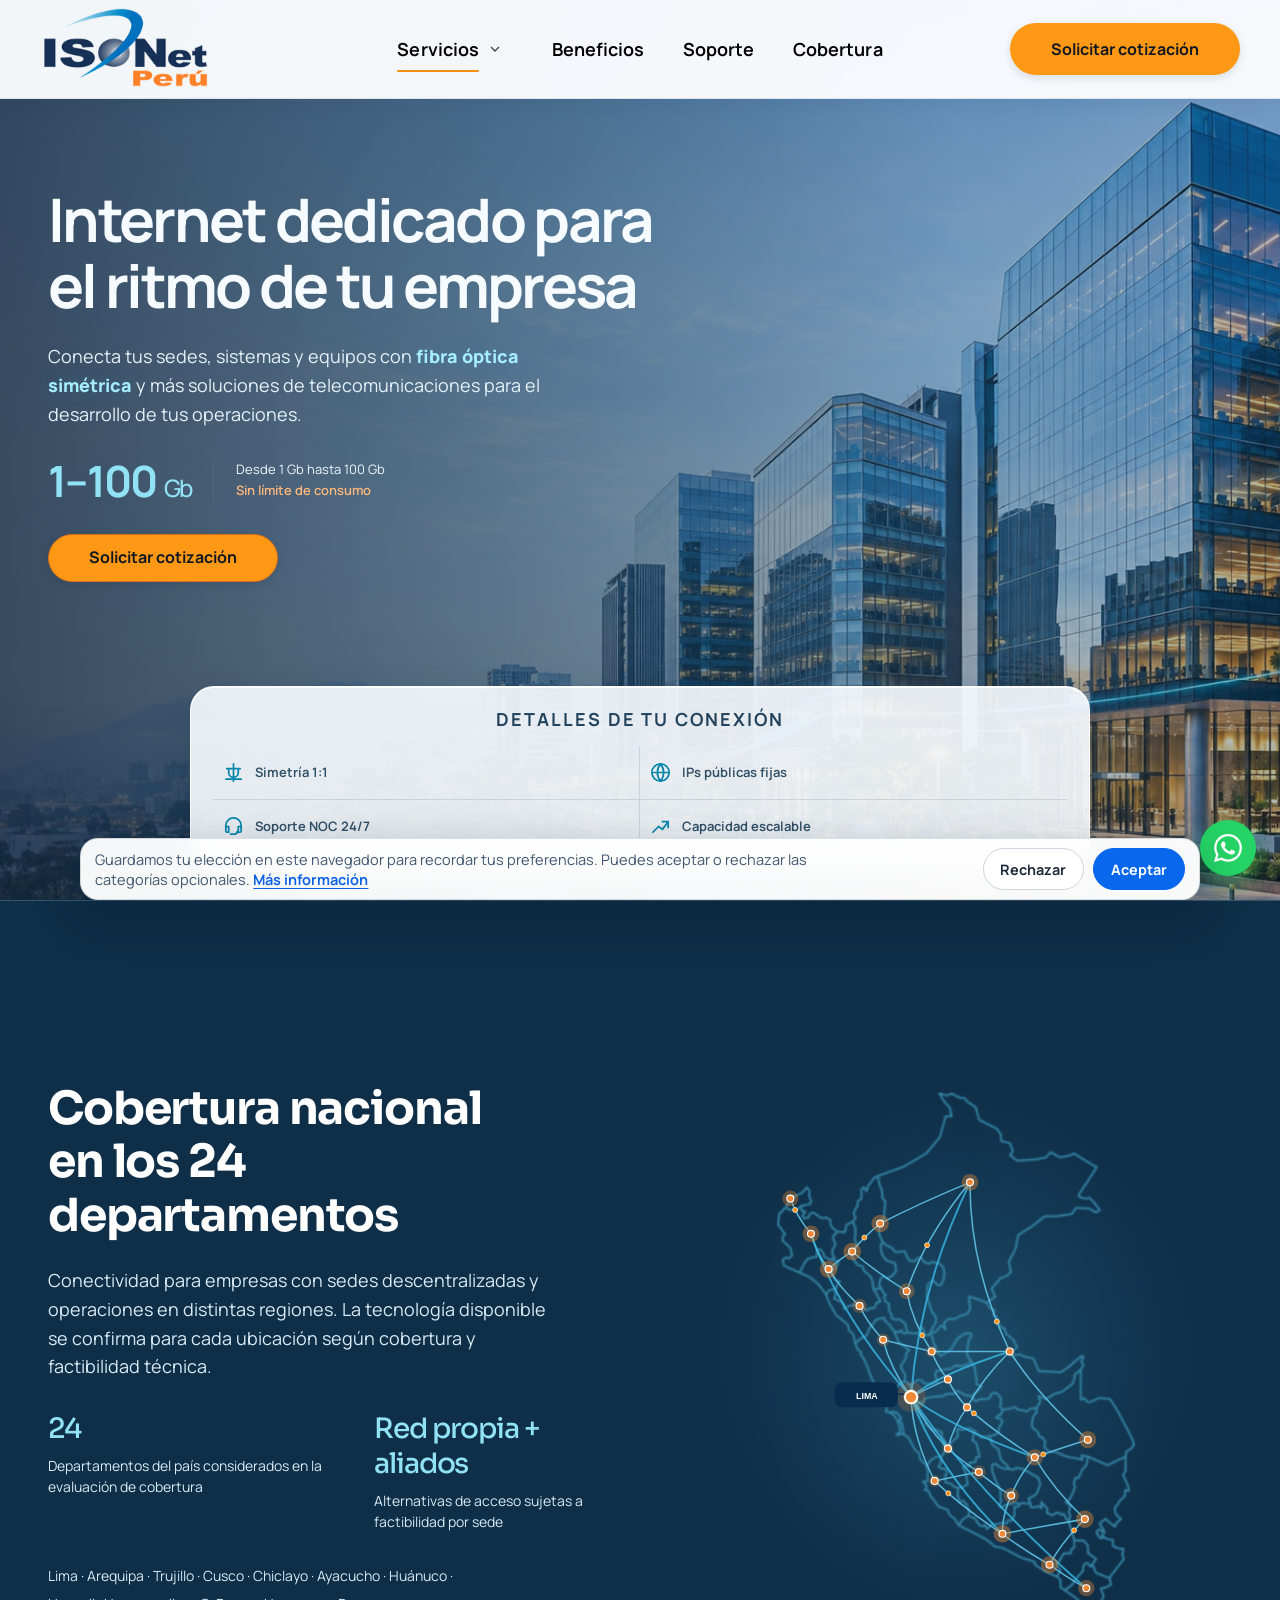
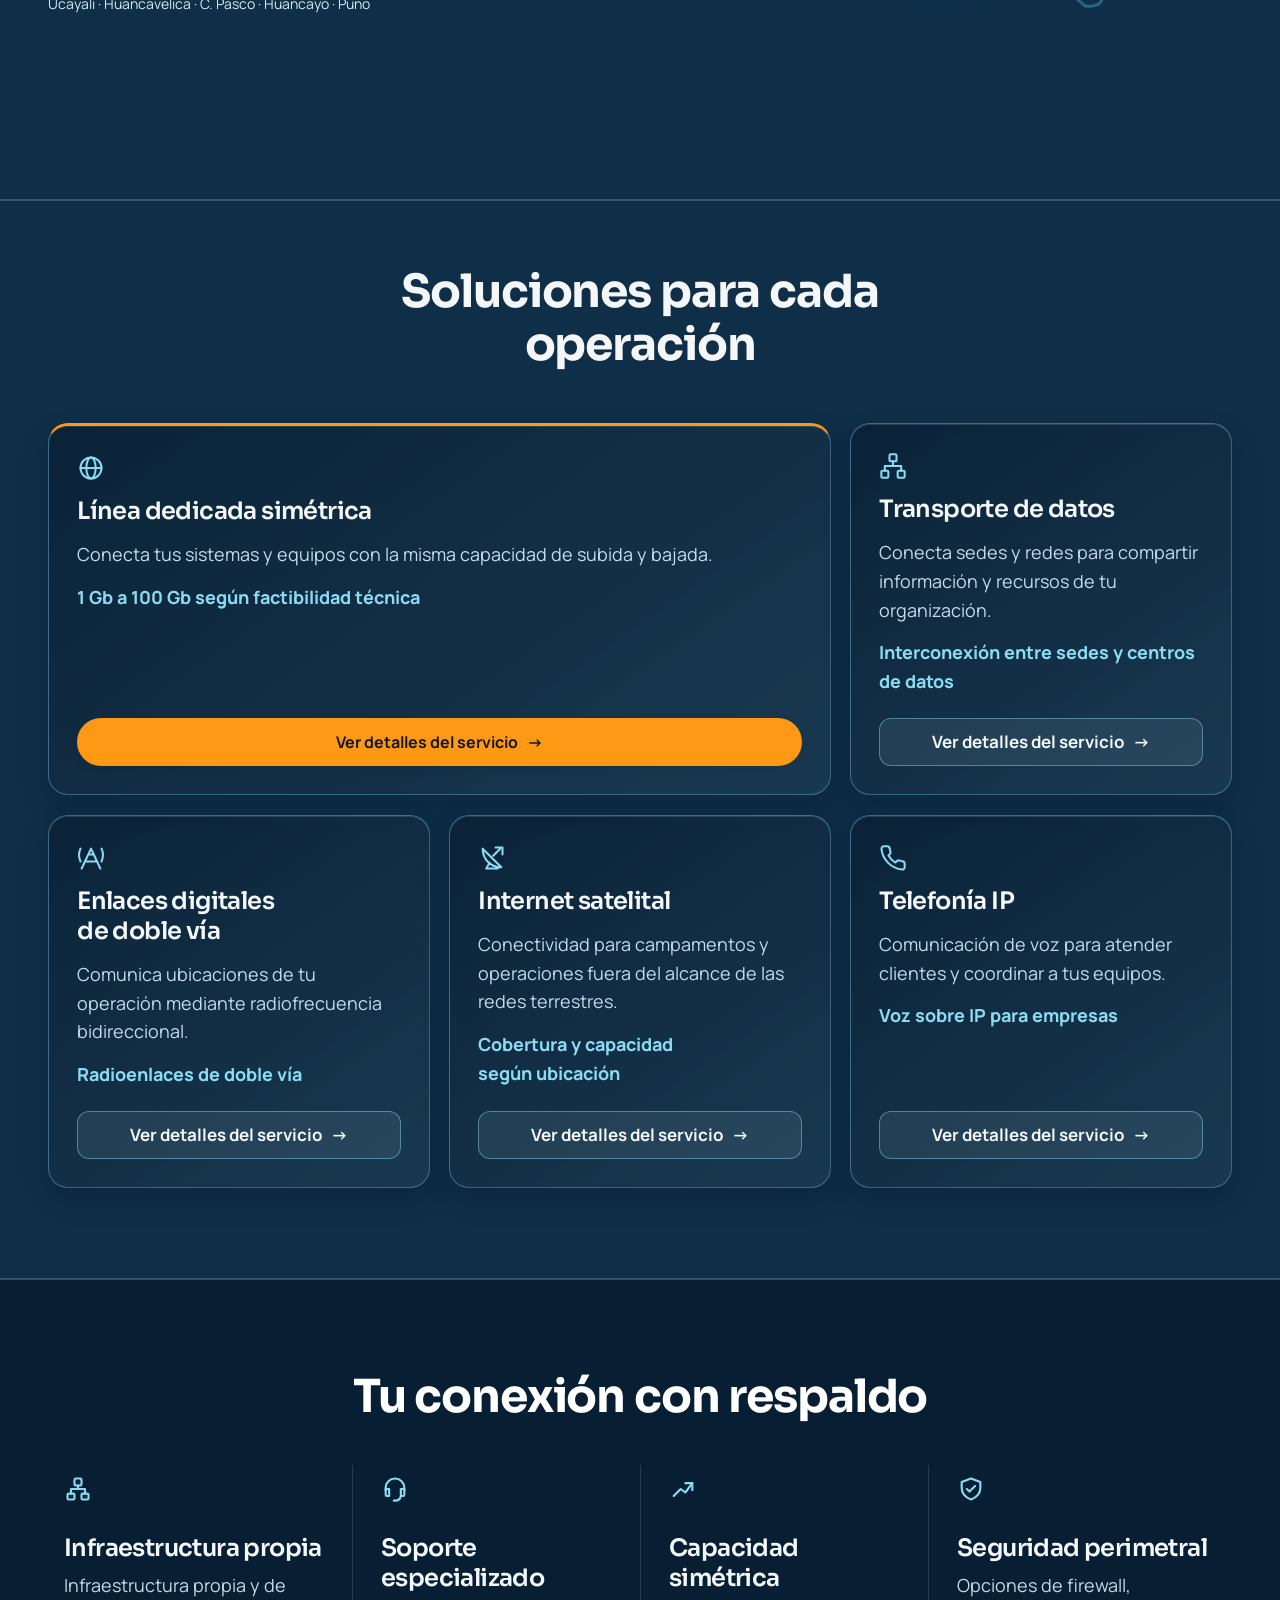
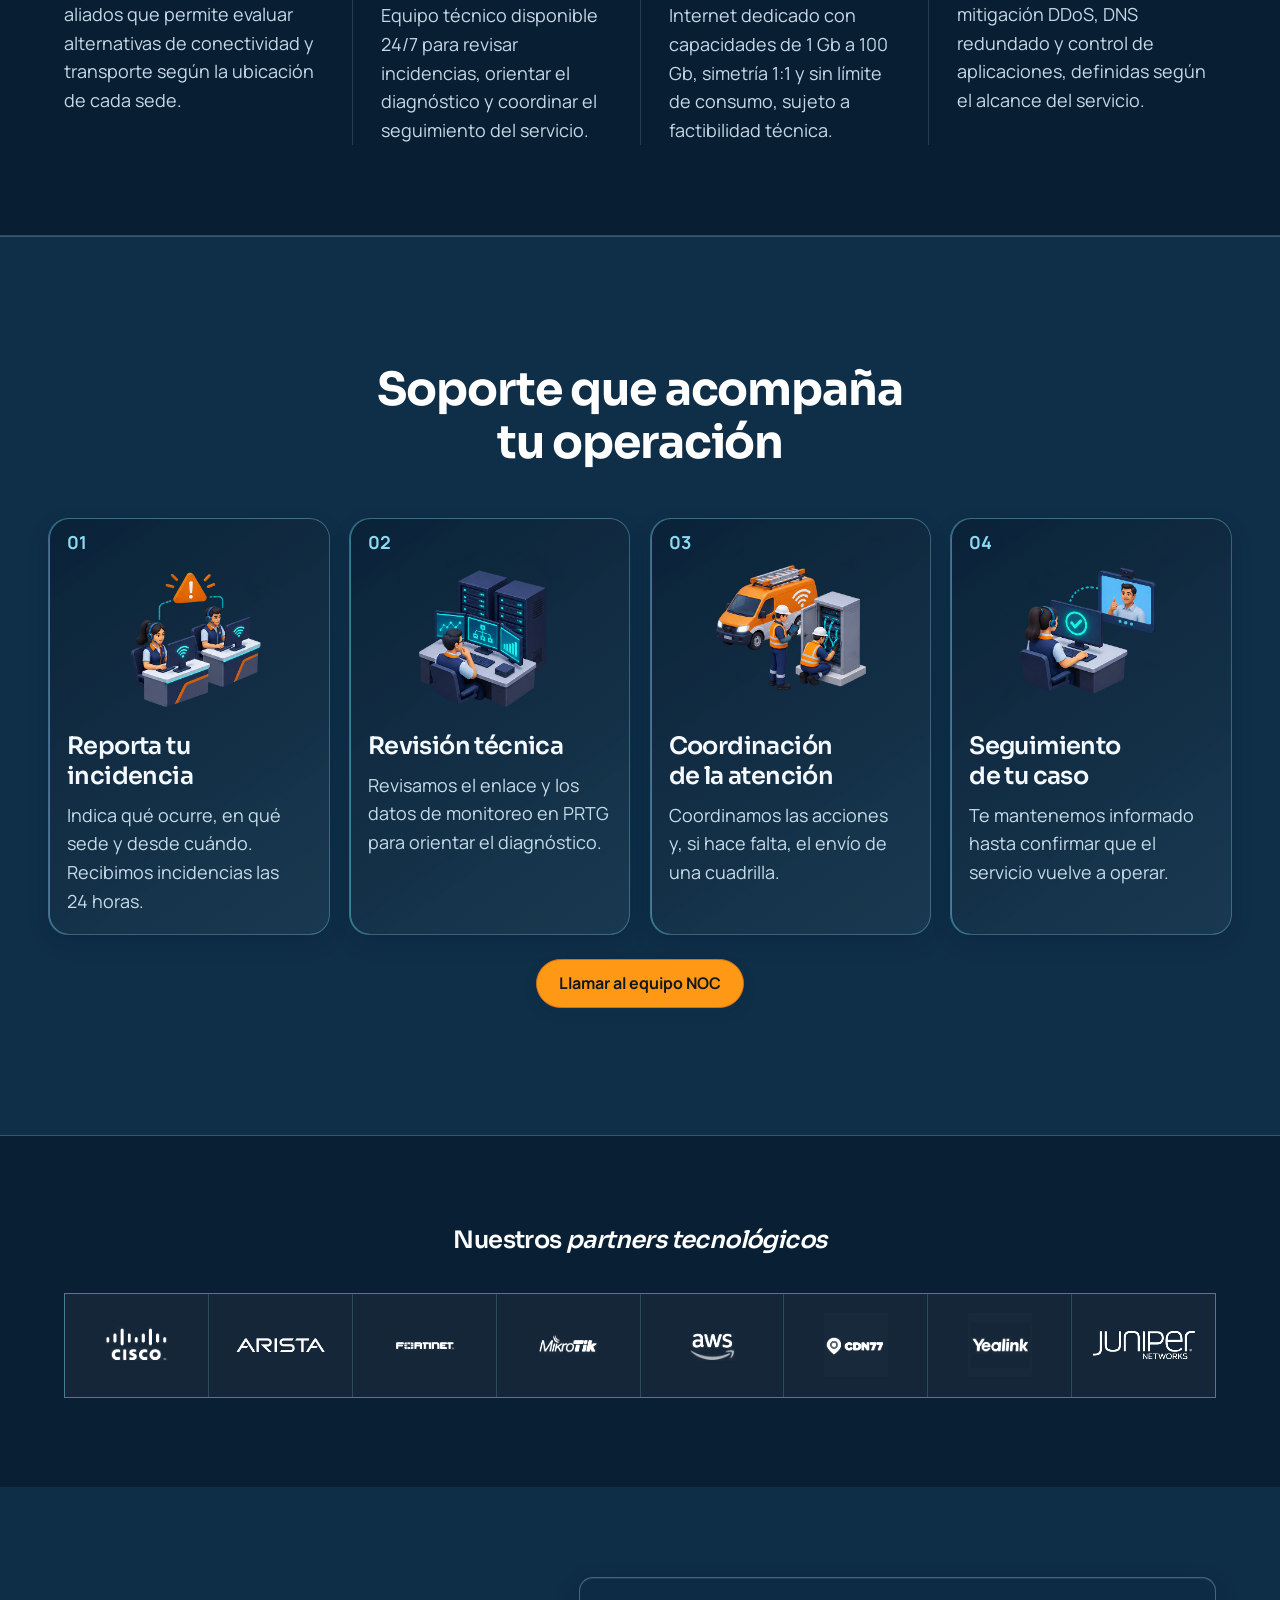
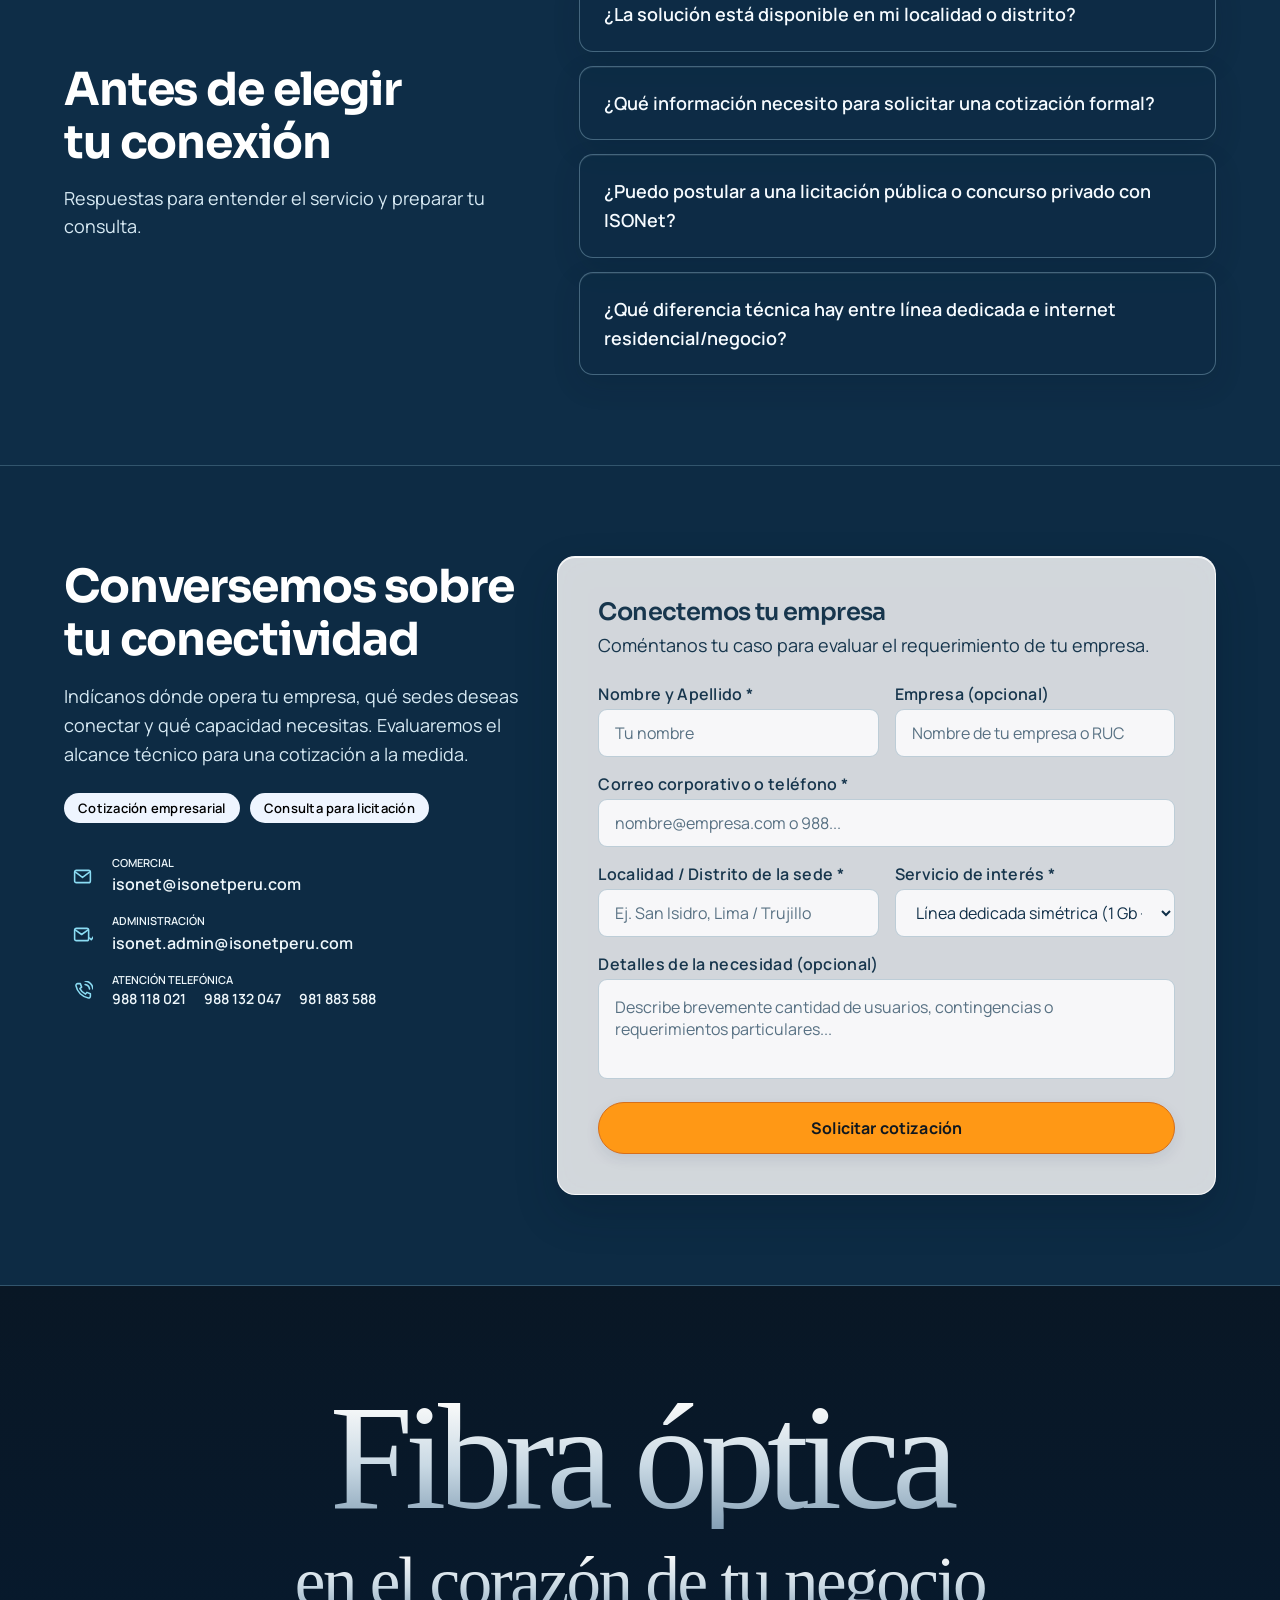
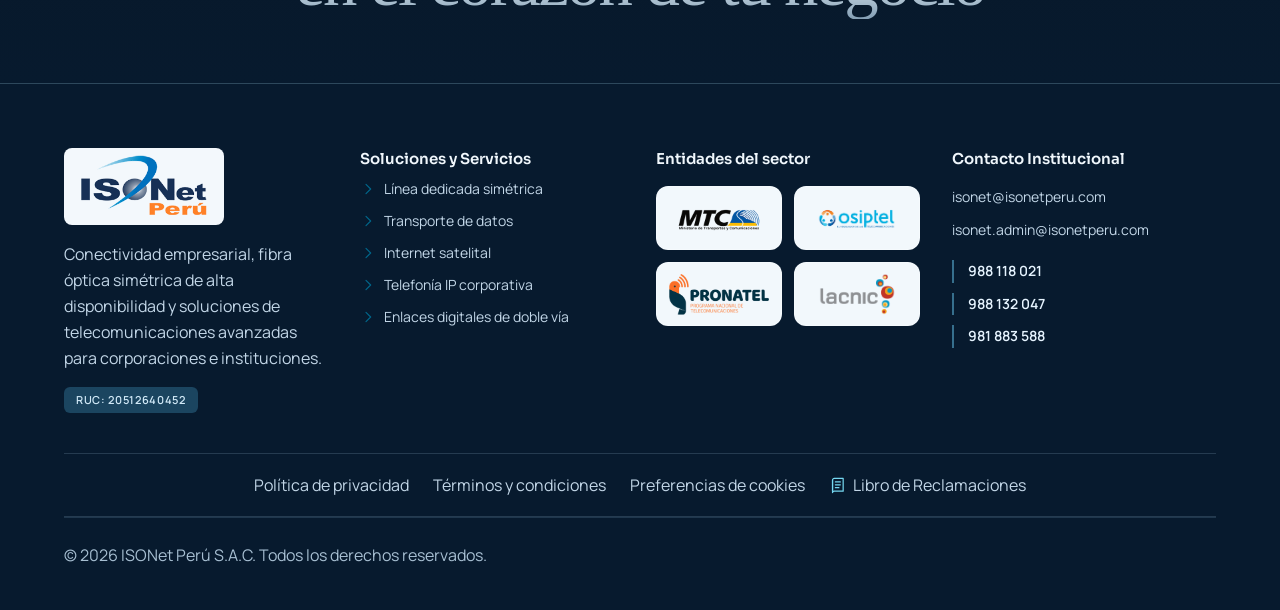
==== ISONet_Propuesta_Profesional/index.html @ c8eaae88 "Restore partner grid while keeping the Arista fix" ====
<!doctype html>

<html lang="es" data-type="service"><head><meta charset="utf-8"><title>ISONet Perú | Conectividad empresarial</title><meta name="description" content="Internet dedicado simétrico, transporte de datos, internet satelital, telefonía IP y enlaces digitales para empresas. Cobertura sujeta a evaluación técnica."><style>html{background-color:#173d5b}</style><link rel="stylesheet" href="../ISONet_Oficial/assets/index.css"><link rel="stylesheet" href="../ISONet_Oficial/assets/oficial.css?v=9"><meta name="robots" content="noindex,nofollow"><link rel="icon" href="../assets/v2/logo-oficial.svg" type="image/svg+xml"><meta name="page-type" content="service"><meta name="site-kind" content="tech"><link rel="stylesheet" href="propuesta.css?v=3"><link rel="stylesheet" href="portada-integrada.css?v=1"><link rel="stylesheet" href="secciones-conservadas.css?v=1"><link rel="stylesheet" href="ritmo-visual.css?v=1"><link rel="stylesheet" href="estilo-claro.css?v=2"><link rel="stylesheet" href="ajustes-portada.css?v=60"><link rel="stylesheet" href="navegacion-compartida.css?v=9"><link rel="stylesheet" href="legal.css?v=4"><link rel="preconnect" href="https://fonts.googleapis.com"><link rel="preconnect" href="https://fonts.gstatic.com" crossorigin><link href="https://fonts.googleapis.com/css2?family=Manrope:wght@400;500;600;700&family=Sora:wght@600;700&display=swap" rel="stylesheet"><link rel="stylesheet" href="identidad-isonet.css?v=26"><link rel="stylesheet" href="experiencia-isonet.css?v=17"><link rel="stylesheet" href="secciones-portada.css?v=3">
</head><body data-ux-polish data-home-design="integrated" data-visual-style="claro" data-glass-theme="blue" class="bg-background font-body-md text-on-surface antialiased"><svg class="inline-defs-container" aria-hidden="true" style="position:absolute;width:0;height:0;overflow:hidden"></svg><meta content="width=device-width, initial-scale=1.0" name="viewport"><meta content="web_standard" name="shell-type">
<style>@layer base{html,body{margin:0;padding:0;}body{overscroll-behavior:none;}main>:first-child{margin-top:0!important;}main>:last-child{margin-bottom:0!important;}}html{scrollbar-width:thin;scrollbar-color:rgba(178,201,214,.48) rgba(9,27,44,.16);overflow-x:clip}::-webkit-scrollbar{width:8px;height:8px}::-webkit-scrollbar:horizontal{display:none;height:0}::-webkit-scrollbar-track{background:rgba(9,27,44,.16)}::-webkit-scrollbar-thumb{background:rgba(178,201,214,.48);border:2px solid transparent;background-clip:padding-box;border-radius:999px}::-webkit-scrollbar-thumb:hover{background:rgba(202,220,230,.68);background-clip:padding-box}</style><header class="official-header"><div class="official-nav"><a class="official-brand" href="index.html" aria-label="ISONet Perú, inicio"><img src="../assets/v2/logo-oficial.svg" alt="ISONet Perú" width="438" height="220" class="official-logo"></a><button class="official-menu-toggle" aria-expanded="false" aria-controls="official-menu" aria-label="Abrir menú">☰</button><nav id="official-menu" aria-label="Navegación principal"><div class="official-solutions"><div class="official-solutions-trigger"><a class="official-solutions-link" href="#soluciones">Servicios</a><button class="official-solutions-toggle" type="button" aria-label="Mostrar lista de soluciones" aria-expanded="false" aria-controls="official-dropdown"><svg width="16" height="16" viewbox="0 0 24 24" fill="none" stroke="currentColor" stroke-width="2" aria-hidden="true"><path d="m6 9 6 6 6-6"></path></svg></button></div><div id="official-dropdown"><a href="linea-dedicada.html"><svg class="official-solution-icon" viewbox="0 0 24 24" fill="none" stroke="currentColor" stroke-width="1.75" stroke-linecap="round" stroke-linejoin="round" aria-hidden="true"><circle cx="12" cy="12" r="9"></circle><ellipse cx="12" cy="12" rx="4" ry="9"></ellipse><path d="M3 12h18"></path></svg><span>Línea dedicada simétrica</span></a><a href="transporte-datos.html"><svg class="official-solution-icon" viewbox="0 0 24 24" fill="none" stroke="currentColor" stroke-width="1.75" stroke-linecap="round" stroke-linejoin="round" aria-hidden="true"><rect x="9" y="2" width="6" height="6" rx="1"></rect><rect x="2" y="16" width="6" height="6" rx="1"></rect><rect x="16" y="16" width="6" height="6" rx="1"></rect><path d="M12 8v4H5v4m7-4h7v4"></path></svg><span>Transporte de datos</span></a><a href="internet-satelital.html"><svg class="official-solution-icon" viewbox="0 0 24 24" fill="none" stroke="currentColor" stroke-width="1.75" stroke-linecap="round" stroke-linejoin="round" aria-hidden="true"><path d="M4 4c0 9 7 16 16 16L4 4ZM10 16l-3 5h10M13 10l6-6M15 3h6v6"></path></svg><span>Internet satelital</span></a><a href="telefonia-ip.html"><svg class="official-solution-icon" viewbox="0 0 24 24" fill="none" stroke="currentColor" stroke-width="1.75" stroke-linecap="round" stroke-linejoin="round" aria-hidden="true"><path d="M22 16.9v3a2 2 0 0 1-2.2 2A20 20 0 0 1 2.1 4.2 2 2 0 0 1 4.1 2h3a2 2 0 0 1 2 1.7l.7 2.8a2 2 0 0 1-.4 2.1L8.1 9.9a16 16 0 0 0 6 6l1.3-1.3a2 2 0 0 1 2.1-.4l2.8.7a2 2 0 0 1 1.7 2Z"></path></svg><span>Telefonía IP</span></a><a href="enlaces-digitales.html"><svg class="official-solution-icon" viewbox="0 0 24 24" fill="none" stroke="currentColor" stroke-width="1.75" stroke-linecap="round" stroke-linejoin="round" aria-hidden="true"><path d="M4 21l8-17 8 17M7 15h10M10 9h4M3 4a13 13 0 0 0 0 11M21 4a13 13 0 0 1 0 11"></path></svg><span>Enlaces digitales de doble vía</span></a></div></div><a href="index.html#beneficios">Beneficios</a><a href="index.html#soporte">Soporte</a><a href="index.html#cobertura">Cobertura</a></nav><a class="official-quote" href="#cotizar">Solicitar cotización</a></div></header><main class="w-full pt-28 bg-background"><div class="flex flex-col w-full">

<section id="inicio" class="professional-hero"><div class="professional-hero-photo" aria-hidden="true"></div><div class="professional-wrap professional-hero-content"><h1>Internet dedicado para<br>el ritmo de tu empresa</h1><p class="professional-hero-lead">Conecta tus sedes, sistemas y equipos con <span class="hero-lead-emphasis">fibra óptica simétrica</span> y más soluciones de telecomunicaciones para el desarrollo de tus operaciones.</p><div class="professional-capacity"><strong>1–100 <span>Gb</span></strong><span>Desde 1 Gb hasta 100 Gb<br><b>Sin límite de consumo</b></span></div><div class="professional-hero-actions"><a class="professional-button" href="#cotizar">Solicitar cotización </a></div></div><aside class="hero-connectivity-panel" aria-labelledby="hero-connectivity-title">
  <p id="hero-connectivity-title">DETALLES DE TU CONEXIÓN</p>
  <ul class="hero-connectivity-grid">
    <li><svg viewBox="0 0 24 24" fill="none" stroke="currentColor" stroke-width="1.8" stroke-linecap="round" stroke-linejoin="round" aria-hidden="true"><path d="M12 3v18M5 8h14M7 8v4a5 5 0 0 0 10 0V8M4 19h16"/></svg><span>Simetría 1:1</span></li>
    <li><svg viewBox="0 0 24 24" fill="none" stroke="currentColor" stroke-width="1.8" stroke-linecap="round" stroke-linejoin="round" aria-hidden="true"><circle cx="12" cy="12" r="9"/><path d="M3 12h18M12 3a14 14 0 0 1 0 18M12 3a14 14 0 0 0 0 18"/></svg><span>IPs públicas fijas</span></li>
    <li><svg viewBox="0 0 24 24" fill="none" stroke="currentColor" stroke-width="1.8" stroke-linecap="round" stroke-linejoin="round" aria-hidden="true"><path d="M4 13v-2a8 8 0 0 1 16 0v2"/><path d="M4 12h3v6H5a1 1 0 0 1-1-1v-5Zm16 0h-3v6h2a1 1 0 0 0 1-1v-5ZM9 20h4a3 3 0 0 0 3-3"/></svg><span>Soporte NOC 24/7</span></li>
    <li><svg viewBox="0 0 24 24" fill="none" stroke="currentColor" stroke-width="1.8" stroke-linecap="round" stroke-linejoin="round" aria-hidden="true"><path d="M4 18 10 12l4 3 6-8"/><path d="M14 7h6v6"/></svg><span>Capacidad escalable</span></li>
  </ul>
</aside></section>

<div class="retained-design"><section class="home-coverage" id="cobertura"><div class="home-wrap home-coverage-layout"><div class="home-coverage-copy"><h2>Cobertura nacional<br>en los <em>24 departamentos</em></h2><p>Conectividad para empresas con sedes descentralizadas y operaciones en distintas regiones. La tecnología disponible se confirma para cada ubicación según cobertura y factibilidad técnica.</p><div class="home-coverage-facts"><div><strong>24</strong><span>Departamentos del país considerados en la evaluación de cobertura</span></div><div><strong>Red propia + aliados</strong><span>Alternativas de acceso sujetas a factibilidad por sede</span></div></div><div class="home-cities">Lima · Arequipa · Trujillo · Cusco · Chiclayo · Ayacucho · Huánuco · Ucayali · Huancavelica · C. Pasco · Huancayo · Puno</div></div><div class="home-map"><img src="assets/mapa-peru-cobertura.svg?v=2" alt="Mapa referencial del Perú con Lima como nodo principal de conectividad" width="480" height="590" loading="lazy"></div></div></section></div>

<div class="retained-design"><section id="soluciones" class="home-solutions" aria-labelledby="solutions-title">
  <div class="home-wrap">
    <div class="home-section-head home-solutions-intro">
      <div>
        <h2 id="solutions-title">Soluciones para cada<br><em>operación</em></h2>
      </div>
    </div>
    <div class="glass-service-grid">
      <article class="glass-service-card">
        <svg class="glass-service-icon" viewBox="0 0 24 24" fill="none" stroke="currentColor" stroke-width="1.75" stroke-linecap="round" stroke-linejoin="round" aria-hidden="true"><circle cx="12" cy="12" r="9"></circle><ellipse cx="12" cy="12" rx="4" ry="9"></ellipse><path d="M3 12h18"></path></svg>
        <h3>Línea dedicada simétrica</h3>
        <p>Conecta tus sistemas y equipos con la misma capacidad de subida y bajada.</p>
        <p class="glass-service-fact">1 Gb a 100 Gb según factibilidad técnica</p>
        <a class="glass-service-link isonet-quote-button" href="linea-dedicada.html" aria-label="Ver detalles de Línea dedicada simétrica">Ver detalles del servicio <span aria-hidden="true">→</span></a>
      </article>
      <article class="glass-service-card">
        <svg class="glass-service-icon" viewBox="0 0 24 24" fill="none" stroke="currentColor" stroke-width="1.75" stroke-linecap="round" stroke-linejoin="round" aria-hidden="true"><rect x="9" y="2" width="6" height="6" rx="1"></rect><rect x="2" y="16" width="6" height="6" rx="1"></rect><rect x="16" y="16" width="6" height="6" rx="1"></rect><path d="M12 8v4H5v4m7-4h7v4"></path></svg>
        <h3>Transporte de datos</h3>
        <p>Conecta sedes y redes para compartir información y recursos de tu organización.</p>
        <p class="glass-service-fact">Interconexión entre sedes y centros de datos</p>
        <a class="glass-service-link" href="transporte-datos.html" aria-label="Ver detalles de Transporte de datos">Ver detalles del servicio <span aria-hidden="true">→</span></a>
      </article>
      <article class="glass-service-card">
        <svg class="glass-service-icon" viewBox="0 0 24 24" fill="none" stroke="currentColor" stroke-width="1.75" stroke-linecap="round" stroke-linejoin="round" aria-hidden="true"><path d="M4 21l8-17 8 17M7 15h10M10 9h4M3 4a13 13 0 0 0 0 11M21 4a13 13 0 0 1 0 11"></path></svg>
        <h3>Enlaces digitales de doble vía</h3>
        <p>Comunica ubicaciones de tu operación mediante radiofrecuencia bidireccional.</p>
        <p class="glass-service-fact">Radioenlaces de doble vía</p>
        <a class="glass-service-link" href="enlaces-digitales.html" aria-label="Ver detalles de Enlaces digitales de doble vía">Ver detalles del servicio <span aria-hidden="true">→</span></a>
      </article>
      <article class="glass-service-card">
        <svg class="glass-service-icon" viewBox="0 0 24 24" fill="none" stroke="currentColor" stroke-width="1.75" stroke-linecap="round" stroke-linejoin="round" aria-hidden="true"><path d="M4 4c0 9 7 16 16 16L4 4ZM10 16l-3 5h10M13 10l6-6M15 3h6v6"></path></svg>
        <h3>Internet satelital</h3>
        <p>Conectividad para campamentos y operaciones fuera del alcance de las redes terrestres.</p>
        <p class="glass-service-fact">Cobertura y capacidad según ubicación</p>
        <a class="glass-service-link" href="internet-satelital.html" aria-label="Ver detalles de Internet satelital">Ver detalles del servicio <span aria-hidden="true">→</span></a>
      </article>
      <article class="glass-service-card">
        <svg class="glass-service-icon" viewBox="0 0 24 24" fill="none" stroke="currentColor" stroke-width="1.75" stroke-linecap="round" stroke-linejoin="round" aria-hidden="true"><path d="M22 16.9v3a2 2 0 0 1-2.2 2A20 20 0 0 1 2.1 4.2 2 2 0 0 1 4.1 2h3a2 2 0 0 1 2 1.7l.7 2.8a2 2 0 0 1-.4 2.1L8.1 9.9a16 16 0 0 0 6 6l1.3-1.3a2 2 0 0 1 2.1-.4l2.8.7a2 2 0 0 1 1.7 2Z"></path></svg>
        <h3>Telefonía IP</h3>
        <p>Comunicación de voz para atender clientes y coordinar a tus equipos.</p>
        <p class="glass-service-fact">Voz sobre IP para empresas</p>
        <a class="glass-service-link" href="telefonia-ip.html" aria-label="Ver detalles de Telefonía IP">Ver detalles del servicio <span aria-hidden="true">→</span></a>
      </article>
    </div>
  </div>
</section></div>

<section class="w-full py-space-2xl bg-background" id="beneficios">
<div class="max-w-7xl mx-auto px-margin md:px-margin-md lg:px-margin-lg">
<div class="text-center max-w-2xl mx-auto mb-space-xl">

<h2 class="font-headline-xl text-headline-xl text-primary font-bold mt-1">
          Tu conexión <span class="text-secondary">con respaldo</span>
</h2>
</div>
<div class="grid grid-cols-1 md:grid-cols-2 lg:grid-cols-4 gap-gutter">

<div class="p-7 rounded-2xl bg-surface-container-lowest shadow-[0_8px_24px_-4px_rgba(8,44,78,0.05)] hover:-translate-y-1.5 transition-all">
<div class="w-12 h-12 rounded-xl bg-surface-container-low flex items-center justify-center text-secondary mb-5">
<svg class="isonet-ui-icon isonet-large-icon" viewBox="0 0 24 24" fill="none" stroke="currentColor" stroke-width="1.8" stroke-linecap="round" stroke-linejoin="round" aria-hidden="true"><rect x="9" y="3" width="6" height="6" rx="1"/><rect x="3" y="16" width="6" height="5" rx="1"/><rect x="15" y="16" width="6" height="5" rx="1"/><path d="M12 9v3H6v4m6-4h6v4"/></svg>
</div>
<h3 class="font-headline-sm text-headline-sm text-primary font-bold mb-2">Infraestructura propia</h3>
<p class="font-body-sm text-body-sm text-on-surface-variant leading-relaxed">
            Infraestructura propia y de aliados que permite evaluar alternativas de conectividad y transporte según la ubicación de cada sede.
          </p>
</div>

<div class="p-7 rounded-2xl bg-surface-container-lowest shadow-[0_8px_24px_-4px_rgba(8,44,78,0.05)] hover:-translate-y-1.5 transition-all">
<div class="w-12 h-12 rounded-xl bg-surface-container-low flex items-center justify-center text-secondary mb-5">
<svg class="isonet-ui-icon isonet-large-icon" viewBox="0 0 24 24" fill="none" stroke="currentColor" stroke-width="1.8" stroke-linecap="round" stroke-linejoin="round" aria-hidden="true"><path d="M4 13v-2a8 8 0 0 1 16 0v2"/><path d="M4 12h3v6H5a1 1 0 0 1-1-1v-5Zm16 0h-3v6h2a1 1 0 0 0 1-1v-5Z"/><path d="M17 18a5 5 0 0 1-5 4h-1"/></svg>
</div>
<h3 class="font-headline-sm text-headline-sm text-primary font-bold mb-2">Soporte especializado</h3>
<p class="font-body-sm text-body-sm text-on-surface-variant leading-relaxed">
            Equipo técnico disponible 24/7 para revisar incidencias, orientar el diagnóstico y coordinar el seguimiento del servicio.
          </p>
</div>

<div class="p-7 rounded-2xl bg-surface-container-lowest shadow-[0_8px_24px_-4px_rgba(8,44,78,0.05)] hover:-translate-y-1.5 transition-all">
<div class="w-12 h-12 rounded-xl bg-surface-container-low flex items-center justify-center text-secondary mb-5">
<svg class="isonet-ui-icon isonet-large-icon" viewBox="0 0 24 24" fill="none" stroke="currentColor" stroke-width="1.8" stroke-linecap="round" stroke-linejoin="round" aria-hidden="true"><path d="M4 18 10 12l4 3 6-8"/><path d="M14 7h6v6"/></svg>
</div>
<h3 class="font-headline-sm text-headline-sm text-primary font-bold mb-2">Capacidad simétrica</h3>
<p class="font-body-sm text-body-sm text-on-surface-variant leading-relaxed">
            Internet dedicado con capacidades de 1 Gb a 100 Gb, simetría 1:1 y sin límite de consumo, sujeto a factibilidad técnica.
          </p>
</div>

<div class="p-7 rounded-2xl bg-surface-container-lowest shadow-[0_8px_24px_-4px_rgba(8,44,78,0.05)] hover:-translate-y-1.5 transition-all">
<div class="w-12 h-12 rounded-xl bg-surface-container-low flex items-center justify-center text-secondary mb-5">
<svg class="isonet-ui-icon isonet-large-icon" viewBox="0 0 24 24" fill="none" stroke="currentColor" stroke-width="1.8" stroke-linecap="round" stroke-linejoin="round" aria-hidden="true"><path d="M12 3 20 6v5c0 5-3.4 8.3-8 10-4.6-1.7-8-5-8-10V6l8-3Z"/><path d="m8.5 12 2.2 2.2 4.8-4.8"/></svg>
</div>
<h3 class="font-headline-sm text-headline-sm text-primary font-bold mb-2">Seguridad perimetral</h3>
<p class="font-body-sm text-body-sm text-on-surface-variant leading-relaxed">
            Opciones de firewall, mitigación DDoS, DNS redundado y control de aplicaciones, definidas según el alcance del servicio.
          </p>
</div>
</div>
</div>
</section>

<div class="retained-design"><section id="soporte" class="home-support"><div class="home-wrap"><div class="home-section-head"><h2>Soporte que acompaña<br><em>tu operación</em></h2></div><ol class="home-support-gallery">
  <li class="home-support-card"><span aria-hidden="true">01</span><div class="home-support-art" aria-hidden="true"></div><h3>Reporta tu incidencia</h3><p>Indica qué ocurre, en qué sede y desde cuándo. Recibimos incidencias las 24 horas.</p></li>
  <li class="home-support-card"><span aria-hidden="true">02</span><div class="home-support-art" aria-hidden="true"></div><h3>Revisión técnica</h3><p>Revisamos el enlace y los datos de monitoreo en PRTG para orientar el diagnóstico.</p></li>
  <li class="home-support-card"><span aria-hidden="true">03</span><div class="home-support-art" aria-hidden="true"></div><h3>Coordinación de la atención</h3><p>Coordinamos las acciones y, si hace falta, el envío de una cuadrilla.</p></li>
  <li class="home-support-card"><span aria-hidden="true">04</span><div class="home-support-art" aria-hidden="true"></div><h3>Seguimiento de tu caso</h3><p>Te mantenemos informado hasta confirmar que el servicio vuelve a operar.</p></li>
</ol>
<div class="home-support-links"><a class="home-button" href="tel:+51988118021">Llamar al equipo NOC</a></div>
</div></section></div>

<section class="official-partners-section w-full py-space-xl bg-[#142638] text-white">
<div class="max-w-7xl mx-auto px-margin md:px-margin-md lg:px-margin-lg">
<div class="text-center mb-8">
<h3 class="font-headline-sm text-headline-sm text-white font-bold tracking-tight">Nuestros <em>partners tecnológicos</em></h3>
</div>

<svg width="0" height="0" aria-hidden="true" focusable="false" style="position:absolute">
  <filter id="arista-wordmark" color-interpolation-filters="sRGB">
    <feColorMatrix type="matrix" values="0 0 0 0 1  0 0 0 0 1  0 0 0 0 1  1.2 0 0 0 -.2"/>
  </filter>
</svg>
<ul class="glass-partner-grid" aria-label="Partners tecnológicos">
  <li class="official-partner-logo"><img src="../partners/p6.jpg" alt="Cisco" width="180" height="84" loading="lazy"></li>
  <li class="official-partner-logo"><img src="../partners/arista.jpeg" alt="Arista" width="180" height="84" loading="lazy"></li>
  <li class="official-partner-logo"><img src="../partners/p3.jpg" alt="Fortinet" width="180" height="84" loading="lazy"></li>
  <li class="official-partner-logo"><img src="../partners/p4.jpg" alt="MikroTik" width="180" height="84" loading="lazy"></li>
  <li class="official-partner-logo"><img src="../partners/p5.jpg" alt="AWS" width="180" height="84" loading="lazy"></li>
  <li class="official-partner-logo"><img src="../partners/p2.jpg" alt="CDN77" width="180" height="84" loading="lazy"></li>
  <li class="official-partner-logo"><img src="../partners/p1.jpg" alt="Yealink" width="180" height="84" loading="lazy"></li>
  <li class="official-partner-logo"><img src="../partners/juniper.png" alt="Juniper Networks" width="800" height="207" loading="lazy"></li>
</ul>
</div>
</section>

<section class="official-section official-faq" id="faq"><div class="official-container official-faq-grid"><div class="official-section-heading"><h2>Antes de elegir tu <span class="text-secondary">conexión</span></h2> <p>Respuestas para entender el servicio y preparar tu consulta.</p></div><div class="official-questions"><details><summary>¿La solución está disponible en mi localidad o distrito?</summary><div class="official-answer">La disponibilidad depende de la dirección de cada sede y de la factibilidad técnica. Según la ubicación, se pueden evaluar alternativas de fibra, internet satelital o enlaces digitales.</div></details><details><summary>¿Qué información necesito para solicitar una cotización formal?</summary><div class="official-answer">Para iniciar la evaluación, comparte la dirección o ubicación de cada sede, el servicio que necesitas y una capacidad aproximada. Con esos datos podemos revisar cobertura y factibilidad técnica.</div></details><details><summary>¿Puedo postular a una licitación pública o concurso privado con ISONet?</summary><div class="official-answer">Para una licitación o proceso de compra, envíanos los términos de referencia, la ubicación y el alcance requerido. La documentación y la participación se revisan para cada convocatoria.</div></details><details><summary>¿Qué diferencia técnica hay entre línea dedicada e internet residencial/negocio?</summary><div class="official-answer">En una línea dedicada, la capacidad contratada se asigna al servicio de la empresa y puede configurarse con simetría 1:1. La disponibilidad, el desempeño esperado y el soporte se detallan en la propuesta y el contrato.</div></details></div></div></section>



<section class="w-full bg-background py-space-2xl" id="cotizar">
<div class="max-w-7xl mx-auto px-margin md:px-margin-md lg:px-margin-lg">
<div class="grid grid-cols-1 lg:grid-cols-12 gap-gutter lg:gap-gutter-lg items-start">

<div class="lg:col-span-5 flex flex-col justify-between">
<div>

<h2 class="font-headline-xl text-headline-xl text-primary font-bold mt-1 mb-4">
              Conversemos sobre <br>
<span class="text-secondary">tu conectividad</span>
</h2>
<p class="font-body-md text-body-md text-on-surface-variant mb-6 leading-relaxed">
              Indícanos dónde opera tu empresa, qué sedes deseas conectar y qué capacidad necesitas. Evaluaremos el alcance técnico para una cotización a la medida.
            </p>
<div class="flex flex-wrap gap-2.5 mb-8">
<span class="px-3.5 py-1.5 rounded-full bg-surface-container font-label-md text-label-md text-primary font-semibold">Cotización empresarial</span>
<span class="px-3.5 py-1.5 rounded-full bg-surface-container font-label-md text-label-md text-primary font-semibold">Consulta para licitación</span>
</div>
</div>
<div class="space-y-4 p-6 rounded-2xl bg-surface-container-low/70">
<div class="flex items-center gap-3">
<div class="w-9 h-9 rounded-lg bg-surface-container flex items-center justify-center text-secondary">
<svg class="isonet-ui-icon isonet-small-icon" viewBox="0 0 24 24" fill="none" stroke="currentColor" stroke-width="1.8" stroke-linecap="round" stroke-linejoin="round" aria-hidden="true"><rect x="3" y="5" width="18" height="14" rx="2"/><path d="m4 7 8 6 8-6"/></svg>
</div>
<div class="flex flex-col">
<span class="font-label-badge text-[11px] text-outline uppercase font-semibold">Comercial</span>
<a class="font-body-md text-body-md font-semibold text-primary hover:text-secondary" href="mailto:isonet@isonetperu.com">isonet@isonetperu.com</a>
</div>
</div>
<div class="flex items-center gap-3">
<div class="w-9 h-9 rounded-lg bg-surface-container flex items-center justify-center text-secondary">
<svg class="isonet-ui-icon isonet-small-icon" viewBox="0 0 24 24" fill="none" stroke="currentColor" stroke-width="1.8" stroke-linecap="round" stroke-linejoin="round" aria-hidden="true"><rect x="3" y="5" width="16" height="14" rx="2"/><path d="m4 7 7 5 7-5m2 9 2 2 3-4"/></svg>
</div>
<div class="flex flex-col">
<span class="font-label-badge text-[11px] text-outline uppercase font-semibold">Administración</span>
<a class="font-body-md text-body-md font-semibold text-primary hover:text-secondary" href="mailto:isonet.admin@isonetperu.com">isonet.admin@isonetperu.com</a>
</div>
</div>
<div class="flex items-center gap-3">
<div class="w-9 h-9 rounded-lg bg-surface-container flex items-center justify-center text-secondary">
<svg class="isonet-ui-icon isonet-small-icon" viewBox="0 0 24 24" fill="none" stroke="currentColor" stroke-width="1.8" stroke-linecap="round" stroke-linejoin="round" aria-hidden="true"><path d="M6.5 3h3l1.5 4-2 1.6a15 15 0 0 0 6.4 6.4L17 13l4 1.5v3a2 2 0 0 1-2.2 2A18 18 0 0 1 4.5 5.2 2 2 0 0 1 6.5 3Z"/><path d="M15 4a6 6 0 0 1 5 5m-5-9a10 10 0 0 1 9 9"/></svg>
</div>
<div class="flex flex-col">
<span class="font-label-badge text-[11px] text-outline uppercase font-semibold">Atención Telefónica</span>
<div class="official-contact-numbers"><a href="tel:+51988118021">988 118 021</a><a href="tel:+51988132047">988 132 047</a><a href="tel:+51981883588">981 883 588</a></div>
</div>
</div>
</div>
</div>

<div class="lg:col-span-7 bg-surface-container-lowest p-8 md:p-10 rounded-3xl shadow-[0_16px_36px_-6px_rgba(8,44,78,0.08)] border border-surface-container-high/40">
<h3 class="font-headline-lg text-[22px] text-primary font-bold mb-1">Conectemos tu empresa</h3>
<p class="font-body-sm text-body-sm text-on-surface-variant mb-6">Coméntanos tu caso para evaluar el requerimiento de tu empresa.</p>
<form class="space-y-4">
<div class="grid grid-cols-1 md:grid-cols-2 gap-4">
<div>
<label class="block font-label-md text-label-md text-on-surface mb-1 font-semibold">Nombre y Apellido *</label>
<input class="w-full h-12 px-4 rounded-xl bg-surface-container-low/40 text-on-surface font-body-sm text-body-sm border border-outline-variant focus:outline-none focus:ring-2 focus:ring-secondary/30 focus:border-secondary transition-all" placeholder="Tu nombre" required="" type="text">
</div>
<div>
<label class="block font-label-md text-label-md text-on-surface mb-1 font-semibold">Empresa (opcional)</label>
<input class="w-full h-12 px-4 rounded-xl bg-surface-container-low/40 text-on-surface font-body-sm text-body-sm border border-outline-variant focus:outline-none focus:ring-2 focus:ring-secondary/30 focus:border-secondary transition-all" placeholder="Nombre de tu empresa o RUC" type="text">
</div>
</div>
<div>
<label class="block font-label-md text-label-md text-on-surface mb-1 font-semibold">Correo corporativo o teléfono *</label>
<input class="w-full h-12 px-4 rounded-xl bg-surface-container-low/40 text-on-surface font-body-sm text-body-sm border border-outline-variant focus:outline-none focus:ring-2 focus:ring-secondary/30 focus:border-secondary transition-all" placeholder="nombre@empresa.com o 988..." required="" type="text">
</div>
<div class="grid grid-cols-1 md:grid-cols-2 gap-4">
<div>
<label class="block font-label-md text-label-md text-on-surface mb-1 font-semibold">Localidad / Distrito de la sede *</label>
<input class="w-full h-12 px-4 rounded-xl bg-surface-container-low/40 text-on-surface font-body-sm text-body-sm border border-outline-variant focus:outline-none focus:ring-2 focus:ring-secondary/30 focus:border-secondary transition-all" placeholder="Ej. San Isidro, Lima / Trujillo" required="" type="text">
</div>
<div>
<label class="block font-label-md text-label-md text-on-surface mb-1 font-semibold">Servicio de interés *</label>
<select class="w-full h-12 px-4 rounded-xl bg-surface-container-low/40 text-on-surface font-body-sm text-body-sm border border-outline-variant focus:outline-none focus:ring-2 focus:ring-secondary/30 focus:border-secondary transition-all">
<option value="linea-dedicada">Línea dedicada simétrica (1 Gb - 100 Gb)</option>
<option value="transporte">Transporte de datos MPLS</option>
<option value="satelital">Internet satelital de alta velocidad</option>
<option value="telefonia">Telefonía IP y SIP Trunking</option>
<option value="radioenlace">Enlaces digitales de doble vía</option>
</select>
</div>
</div>
<div>
<label class="block font-label-md text-label-md text-on-surface mb-1 font-semibold">Detalles de la necesidad (opcional)</label>
<textarea class="w-full p-4 rounded-xl bg-surface-container-low/40 text-on-surface font-body-sm text-body-sm border border-outline-variant focus:outline-none focus:ring-2 focus:ring-secondary/30 focus:border-secondary transition-all resize-none" placeholder="Describe brevemente cantidad de usuarios, contingencias o requerimientos particulares..." rows="3"></textarea>
</div>
<button class="w-full py-3.5 rounded-xl bg-on-tertiary-container text-on-primary font-headline-sm text-label-lg font-bold shadow-[0_6px_20px_rgba(218,120,36,0.35)] hover:shadow-[0_8px_24px_rgba(218,120,36,0.45)] hover:-translate-y-0.5 active:translate-y-0 transition-all flex items-center justify-center gap-2" type="submit">
<span>Solicitar cotización</span>

</button>
</form>
</div>
</div>
</div>
</section>


</div></main><section class="home-brand-signoff">
  <h2><span>Fibra óptica</span> <span>en el corazón de tu negocio</span></h2>
</section>
<footer class="w-full bg-surface-container-low text-on-surface mt-space-xl"><div class="max-w-7xl mx-auto px-margin md:px-margin-md lg:px-margin-lg pt-space-2xl pb-space-xl"><div class="grid grid-cols-1 md:grid-cols-2 lg:grid-cols-4 gap-gutter lg:gap-gutter-lg pb-space-xl"><div class="space-y-space-md"><div class="flex items-center"><img src="../assets/v2/logo-oficial.svg" alt="ISONet Perú" width="438" height="220" class="official-logo"></div><p class="font-body-sm text-body-sm text-on-surface-variant leading-relaxed">Conectividad empresarial, fibra óptica simétrica de alta disponibilidad y soluciones de telecomunicaciones avanzadas para corporaciones e instituciones.</p><div class="inline-flex items-center px-3 py-1.5 rounded-md bg-surface-container font-label-badge text-label-badge text-primary font-semibold">RUC: 20512640452</div></div><div class="space-y-space-sm"><h4 class="font-headline-sm text-[16px] text-primary font-semibold">Soluciones y Servicios</h4><ul class="space-y-2.5"><li class="flex items-center gap-2"><svg class="official-ui-icon" data-icon="chevron" viewbox="0 0 24 24" fill="none" stroke="currentColor" stroke-width="1.75" stroke-linecap="round" stroke-linejoin="round" aria-hidden="true"><path d="m9 5 7 7-7 7"></path></svg><a class="font-body-sm text-body-sm text-on-surface-variant hover:text-secondary transition-colors" data-path="linea-dedicada" href="linea-dedicada.html">Línea dedicada simétrica</a></li><li class="flex items-center gap-2"><svg class="official-ui-icon" data-icon="chevron" viewbox="0 0 24 24" fill="none" stroke="currentColor" stroke-width="1.75" stroke-linecap="round" stroke-linejoin="round" aria-hidden="true"><path d="m9 5 7 7-7 7"></path></svg><a class="font-body-sm text-body-sm text-on-surface-variant hover:text-secondary transition-colors" data-path="transporte-datos" href="transporte-datos.html">Transporte de datos</a></li><li class="flex items-center gap-2"><svg class="official-ui-icon" data-icon="chevron" viewbox="0 0 24 24" fill="none" stroke="currentColor" stroke-width="1.75" stroke-linecap="round" stroke-linejoin="round" aria-hidden="true"><path d="m9 5 7 7-7 7"></path></svg><a class="font-body-sm text-body-sm text-on-surface-variant hover:text-secondary transition-colors" data-path="internet-satelital" href="internet-satelital.html">Internet satelital</a></li><li class="flex items-center gap-2"><svg class="official-ui-icon" data-icon="chevron" viewbox="0 0 24 24" fill="none" stroke="currentColor" stroke-width="1.75" stroke-linecap="round" stroke-linejoin="round" aria-hidden="true"><path d="m9 5 7 7-7 7"></path></svg><a class="font-body-sm text-body-sm text-on-surface-variant hover:text-secondary transition-colors" data-path="telefonia-ip" href="telefonia-ip.html">Telefonía IP corporativa</a></li><li class="flex items-center gap-2"><svg class="official-ui-icon" data-icon="chevron" viewbox="0 0 24 24" fill="none" stroke="currentColor" stroke-width="1.75" stroke-linecap="round" stroke-linejoin="round" aria-hidden="true"><path d="m9 5 7 7-7 7"></path></svg><a class="font-body-sm text-body-sm text-on-surface-variant hover:text-secondary transition-colors" data-path="enlaces-digitales" href="enlaces-digitales.html">Enlaces digitales de doble vía</a></li></ul></div><div class="official-footer-accreditations"><h4>Entidades del sector</h4><div class="official-accreditations-grid"><a href="https://www.gob.pe/mtc" target="_blank" rel="noopener noreferrer" aria-label="Visitar MTC, abre en una pestaña nueva"><img src="../homologados/mtcperu-transparente.png" alt="MTC" loading="lazy"></a><a href="https://www.osiptel.gob.pe/" target="_blank" rel="noopener noreferrer" aria-label="Visitar OSIPTEL, abre en una pestaña nueva"><img src="../homologados/osiptel.png" alt="OSIPTEL" loading="lazy"></a><a href="https://www.gob.pe/pronatel" target="_blank" rel="noopener noreferrer" aria-label="Visitar PRONATEL, abre en una pestaña nueva"><img src="../homologados/pronatel-transparente.png" alt="PRONATEL" loading="lazy"></a><a href="https://www.lacnic.net/" target="_blank" rel="noopener noreferrer" aria-label="Visitar LACNIC, abre en una pestaña nueva"><img src="../homologados/lacnic.png" alt="LACNIC" loading="lazy"></a></div></div><div class="official-footer-contact"><h4>Contacto Institucional</h4><div class="official-footer-emails"><a href="mailto:isonet@isonetperu.com">isonet@isonetperu.com</a><a href="mailto:isonet.admin@isonetperu.com">isonet.admin@isonetperu.com</a></div><div class="official-contact-numbers"><a href="tel:+51988118021">988 118 021</a><a href="tel:+51988132047">988 132 047</a><a href="tel:+51981883588">981 883 588</a></div></div></div><nav class="legal-footer-links" aria-label="Información legal"><a href="privacidad.html">Política de privacidad</a><a href="terminos.html">Términos y condiciones</a><a href="preferencias-cookies.html">Preferencias de cookies</a><a href="libro-reclamaciones.html"><svg class="isonet-legal-icon" viewBox="0 0 24 24" fill="none" stroke="currentColor" stroke-width="1.7" stroke-linecap="round" stroke-linejoin="round" aria-hidden="true"><path d="M5 4.5A2.5 2.5 0 0 1 7.5 2H20v18H7.5A2.5 2.5 0 0 0 5 22z"/><path d="M5 4.5v15M9 7h7M9 11h7M9 15h5"/></svg><span>Libro de Reclamaciones</span></a></nav><div class="official-footer-bottom"><p>© 2026 ISONet Perú S.A.C. Todos los derechos reservados.</p></div></div></footer>













<div class="fixed bottom-6 right-6 z-50 flex items-center group"><div class="hidden md:flex items-center mr-3 px-3.5 py-2 rounded-xl bg-surface-container-lowest/95 backdrop-blur-md text-on-surface shadow-[0_8px_24px_-4px_rgba(8,44,78,0.12)] border border-surface-container-high/50 pointer-events-none transition-all duration-200 group-hover:scale-105"><div class="flex flex-col text-right"><span class="font-label-badge text-[11px] text-emerald-500 font-bold uppercase tracking-wider flex items-center justify-end gap-1"><span class="w-1.5 h-1.5 rounded-full bg-emerald-500"></span> En línea 24/7</span><span class="font-headline-sm text-[13px] text-primary font-bold">¿Atención inmediata? Escríbenos</span><span class="font-body-sm text-[11px] text-on-surface-variant">WhatsApp: 988 118 021</span></div></div><a href="https://wa.me/51988118021?text=Hola%20ISONet%20Per%C3%BA,%20deseo%20m%C3%A1s%20informaci%C3%B3n%20sobre%20sus%20servicios%20de%20conectividad." target="_blank" rel="noopener noreferrer" aria-label="Contactar por WhatsApp con ISONet Perú" class="relative flex items-center justify-center w-14 h-14 rounded-full bg-[#25D366] text-white shadow-[0_8px_24px_rgba(37,211,102,0.45)] hover:shadow-[0_12px_28px_rgba(37,211,102,0.6)] hover:scale-110 active:scale-100 transition-all duration-200"><svg class="w-7 h-7 relative z-10 fill-current" viewbox="0 0 24 24" xmlns="http://www.w3.org/2000/svg"><path d="M17.472 14.382c-.297-.149-1.758-.867-2.03-.967-.273-.099-.471-.148-.67.15-.197.297-.767.966-.94 1.164-.173.199-.347.223-.644.075-.297-.15-1.255-.463-2.39-1.475-.883-.788-1.48-1.761-1.653-2.059-.173-.297-.018-.458.13-.606.134-.133.298-.347.446-.52.149-.174.198-.298.298-.497.099-.198.05-.371-.025-.52-.075-.149-.669-1.612-.916-2.207-.242-.579-.487-.5-.669-.51-.173-.008-.371-.01-.57-.01-.198 0-.52.074-.792.372-.272.297-1.04 1.016-1.04 2.479 0 1.462 1.065 2.875 1.213 3.074.149.198 2.096 3.2 5.077 4.487.709.306 1.262.489 1.694.625.712.227 1.36.195 1.871.118.571-.085 1.758-.719 2.006-1.413.248-.694.248-1.289.173-1.413-.074-.124-.272-.198-.57-.347m-5.421 7.403h-.004a9.87 9.87 0 01-5.031-1.378l-.361-.214-3.741.982.998-3.648-.235-.374a9.86 9.86 0 01-1.51-5.26c.001-5.45 4.436-9.884 9.888-9.884 2.64 0 5.122 1.03 6.988 2.898a9.825 9.825 0 012.893 6.994c-.003 5.45-4.437 9.884-9.885 9.884m8.413-18.297A11.815 11.815 0 0012.05 0C5.495 0 .16 5.335.157 11.892c0 2.096.547 4.142 1.588 5.945L0 24l6.335-1.662c1.746.953 3.71 1.455 5.711 1.456h.005c6.554 0 11.89-5.335 11.893-11.893a11.821 11.821 0 00-3.48-8.413z"></path></svg></a></div>

























<script src="../ISONet_Oficial/assets/oficial.js?v=3"></script><script src="propuesta.js"></script><script src="navegacion-compartida.js?v=14"></script><script src="contenido-rutas.js?v=1"></script><script src="navegacion-fluida.js?v=2"></script><script src="cookies-consent.js?v=2"></script><script src="mobile-action-bar.js?v=1"></script></body></html>
---- ISONet_Oficial/assets/index.css ----
*, ::before, ::after{--tw-border-spacing-x:0;--tw-border-spacing-y:0;--tw-translate-x:0;--tw-translate-y:0;--tw-rotate:0;--tw-skew-x:0;--tw-skew-y:0;--tw-scale-x:1;--tw-scale-y:1;--tw-pan-x: ;--tw-pan-y: ;--tw-pinch-zoom: ;--tw-scroll-snap-strictness:proximity;--tw-gradient-from-position: ;--tw-gradient-via-position: ;--tw-gradient-to-position: ;--tw-ordinal: ;--tw-slashed-zero: ;--tw-numeric-figure: ;--tw-numeric-spacing: ;--tw-numeric-fraction: ;--tw-ring-inset: ;--tw-ring-offset-width:0px;--tw-ring-offset-color:#fff;--tw-ring-color:rgb(59 130 246 / 0.5);--tw-ring-offset-shadow:0 0 #0000;--tw-ring-shadow:0 0 #0000;--tw-shadow:0 0 #0000;--tw-shadow-colored:0 0 #0000;--tw-blur: ;--tw-brightness: ;--tw-contrast: ;--tw-grayscale: ;--tw-hue-rotate: ;--tw-invert: ;--tw-saturate: ;--tw-sepia: ;--tw-drop-shadow: ;--tw-backdrop-blur: ;--tw-backdrop-brightness: ;--tw-backdrop-contrast: ;--tw-backdrop-grayscale: ;--tw-backdrop-hue-rotate: ;--tw-backdrop-invert: ;--tw-backdrop-opacity: ;--tw-backdrop-saturate: ;--tw-backdrop-sepia: ;--tw-contain-size: ;--tw-contain-layout: ;--tw-contain-paint: ;--tw-contain-style: }::backdrop{--tw-border-spacing-x:0;--tw-border-spacing-y:0;--tw-translate-x:0;--tw-translate-y:0;--tw-rotate:0;--tw-skew-x:0;--tw-skew-y:0;--tw-scale-x:1;--tw-scale-y:1;--tw-pan-x: ;--tw-pan-y: ;--tw-pinch-zoom: ;--tw-scroll-snap-strictness:proximity;--tw-gradient-from-position: ;--tw-gradient-via-position: ;--tw-gradient-to-position: ;--tw-ordinal: ;--tw-slashed-zero: ;--tw-numeric-figure: ;--tw-numeric-spacing: ;--tw-numeric-fraction: ;--tw-ring-inset: ;--tw-ring-offset-width:0px;--tw-ring-offset-color:#fff;--tw-ring-color:rgb(59 130 246 / 0.5);--tw-ring-offset-shadow:0 0 #0000;--tw-ring-shadow:0 0 #0000;--tw-shadow:0 0 #0000;--tw-shadow-colored:0 0 #0000;--tw-blur: ;--tw-brightness: ;--tw-contrast: ;--tw-grayscale: ;--tw-hue-rotate: ;--tw-invert: ;--tw-saturate: ;--tw-sepia: ;--tw-drop-shadow: ;--tw-backdrop-blur: ;--tw-backdrop-brightness: ;--tw-backdrop-contrast: ;--tw-backdrop-grayscale: ;--tw-backdrop-hue-rotate: ;--tw-backdrop-invert: ;--tw-backdrop-opacity: ;--tw-backdrop-saturate: ;--tw-backdrop-sepia: ;--tw-contain-size: ;--tw-contain-layout: ;--tw-contain-paint: ;--tw-contain-style: }/* ! tailwindcss v3.4.17 | MIT License | https://tailwindcss.com */*,::after,::before{box-sizing:border-box;border-width:0;border-style:solid;border-color:#e5e7eb}::after,::before{--tw-content:''}:host,html{line-height:1.5;-webkit-text-size-adjust:100%;-moz-tab-size:4;tab-size:4;font-family:ui-sans-serif, system-ui, sans-serif, "Apple Color Emoji", "Segoe UI Emoji", "Segoe UI Symbol", "Noto Color Emoji";font-feature-settings:normal;font-variation-settings:normal;-webkit-tap-highlight-color:transparent}body{margin:0;line-height:inherit}hr{height:0;color:inherit;border-top-width:1px}abbr:where([title]){-webkit-text-decoration:underline dotted;text-decoration:underline dotted}h1,h2,h3,h4,h5,h6{font-size:inherit;font-weight:inherit}a{color:inherit;text-decoration:inherit}b,strong{font-weight:bolder}code,kbd,pre,samp{font-family:ui-monospace, SFMono-Regular, Menlo, Monaco, Consolas, "Liberation Mono", "Courier New", monospace;font-feature-settings:normal;font-variation-settings:normal;font-size:1em}small{font-size:80%}sub,sup{font-size:75%;line-height:0;position:relative;vertical-align:baseline}sub{bottom:-.25em}sup{top:-.5em}table{text-indent:0;border-color:inherit;border-collapse:collapse}button,input,optgroup,select,textarea{font-family:inherit;font-feature-settings:inherit;font-variation-settings:inherit;font-size:100%;font-weight:inherit;line-height:inherit;letter-spacing:inherit;color:inherit;margin:0;padding:0}button,select{text-transform:none}button,input:where([type=button]),input:where([type=reset]),input:where([type=submit]){-webkit-appearance:button;background-color:transparent;background-image:none}:-moz-focusring{outline:auto}:-moz-ui-invalid{box-shadow:none}progress{vertical-align:baseline}::-webkit-inner-spin-button,::-webkit-outer-spin-button{height:auto}[type=search]{-webkit-appearance:textfield;outline-offset:-2px}::-webkit-search-decoration{-webkit-appearance:none}::-webkit-file-upload-button{-webkit-appearance:button;font:inherit}summary{display:list-item}blockquote,dd,dl,figure,h1,h2,h3,h4,h5,h6,hr,p,pre{margin:0}fieldset{margin:0;padding:0}legend{padding:0}menu,ol,ul{list-style:none;margin:0;padding:0}dialog{padding:0}textarea{resize:vertical}input::placeholder,textarea::placeholder{opacity:1;color:#9ca3af}[role=button],button{cursor:pointer}:disabled{cursor:default}audio,canvas,embed,iframe,img,object,svg,video{display:block;vertical-align:middle}img,video{max-width:100%;height:auto}[hidden]:where(:not([hidden=until-found])){display:none}.pointer-events-none{pointer-events:none}.fixed{position:fixed}.absolute{position:absolute}.relative{position:relative}.inset-0{inset:0px}.inset-x-0{left:0px;right:0px}.-bottom-24{bottom:-6rem}.-left-32{left:-8rem}.-right-24{right:-6rem}.-top-32{top:-8rem}.bottom-0{bottom:0px}.bottom-6{bottom:1.5rem}.left-1\/3{left:33.333333%}.left-6{left:1.5rem}.right-0{right:0px}.right-3{right:0.75rem}.right-6{right:1.5rem}.top-0{top:0px}.top-1\/2{top:50%}.top-3{top:0.75rem}.z-0{z-index:0}.z-10{z-index:10}.z-50{z-index:50}.col-span-2{grid-column:span 2 / span 2}.mx-auto{margin-left:auto;margin-right:auto}.my-2{margin-top:0.5rem;margin-bottom:0.5rem}.my-auto{margin-top:auto;margin-bottom:auto}.-mt-10{margin-top:-2.5rem}.mb-0\.5{margin-bottom:0.125rem}.mb-1{margin-bottom:0.25rem}.mb-1\.5{margin-bottom:0.375rem}.mb-2{margin-bottom:0.5rem}.mb-3{margin-bottom:0.75rem}.mb-4{margin-bottom:1rem}.mb-5{margin-bottom:1.25rem}.mb-6{margin-bottom:1.5rem}.mb-8{margin-bottom:2rem}.mb-space-xl{margin-bottom:2.5rem}.ml-1{margin-left:0.25rem}.ml-1\.5{margin-left:0.375rem}.ml-2{margin-left:0.5rem}.mr-1{margin-right:0.25rem}.mr-2{margin-right:0.5rem}.mr-3{margin-right:0.75rem}.mt-0\.5{margin-top:0.125rem}.mt-1{margin-top:0.25rem}.mt-1\.5{margin-top:0.375rem}.mt-2{margin-top:0.5rem}.mt-4{margin-top:1rem}.mt-8{margin-top:2rem}.mt-space-xl{margin-top:2.5rem}.block{display:block}.inline-block{display:inline-block}.flex{display:flex}.inline-flex{display:inline-flex}.grid{display:grid}.hidden{display:none}.h-1{height:0.25rem}.h-1\.5{height:0.375rem}.h-10{height:2.5rem}.h-11{height:2.75rem}.h-12{height:3rem}.h-14{height:3.5rem}.h-16{height:4rem}.h-2{height:0.5rem}.h-2\.5{height:0.625rem}.h-28{height:7rem}.h-3\.5{height:0.875rem}.h-32{height:8rem}.h-40{height:10rem}.h-7{height:1.75rem}.h-80{height:20rem}.h-9{height:2.25rem}.h-96{height:24rem}.h-\[1px\]{height:1px}.h-\[250px\]{height:250px}.h-\[270px\]{height:270px}.h-\[290px\]{height:290px}.h-\[460px\]{height:460px}.h-full{height:100%}.max-h-10{max-height:2.5rem}.max-h-6{max-height:1.5rem}.max-h-9{max-height:2.25rem}.min-h-\[500px\]{min-height:500px}.w-1\.5{width:0.375rem}.w-10{width:2.5rem}.w-11{width:2.75rem}.w-12{width:3rem}.w-14{width:3.5rem}.w-16{width:4rem}.w-2{width:0.5rem}.w-2\.5{width:0.625rem}.w-3\.5{width:0.875rem}.w-5{width:1.25rem}.w-6{width:1.5rem}.w-7{width:1.75rem}.w-72{width:18rem}.w-80{width:20rem}.w-9{width:2.25rem}.w-96{width:24rem}.w-\[550px\]{width:550px}.w-auto{width:auto}.w-full{width:100%}.max-w-2xl{max-width:42rem}.max-w-3xl{max-width:48rem}.max-w-5xl{max-width:64rem}.max-w-6xl{max-width:72rem}.max-w-7xl{max-width:80rem}.max-w-xl{max-width:36rem}.flex-1{flex:1 1 0%}.flex-shrink-0{flex-shrink:0}@keyframes ping{75%, 100%{transform:scale(2);opacity:0}}.animate-ping{animation:ping 1s cubic-bezier(0, 0, 0.2, 1) infinite}@keyframes pulse{50%{opacity:.5}}.animate-pulse{animation:pulse 2s cubic-bezier(0.4, 0, 0.6, 1) infinite}.resize-none{resize:none}.grid-cols-1{grid-template-columns:repeat(1, minmax(0, 1fr))}.grid-cols-2{grid-template-columns:repeat(2, minmax(0, 1fr))}.flex-col{flex-direction:column}.flex-wrap{flex-wrap:wrap}.items-start{align-items:flex-start}.items-center{align-items:center}.justify-end{justify-content:flex-end}.justify-center{justify-content:center}.justify-between{justify-content:space-between}.gap-1{gap:0.25rem}.gap-1\.5{gap:0.375rem}.gap-2{gap:0.5rem}.gap-2\.5{gap:0.625rem}.gap-3{gap:0.75rem}.gap-4{gap:1rem}.gap-6{gap:1.5rem}.gap-gutter{gap:1.5rem}.space-y-2 > :not([hidden]) ~ :not([hidden]){--tw-space-y-reverse:0;margin-top:calc(0.5rem * calc(1 - var(--tw-space-y-reverse)));margin-bottom:calc(0.5rem * var(--tw-space-y-reverse))}.space-y-2\.5 > :not([hidden]) ~ :not([hidden]){--tw-space-y-reverse:0;margin-top:calc(0.625rem * calc(1 - var(--tw-space-y-reverse)));margin-bottom:calc(0.625rem * var(--tw-space-y-reverse))}.space-y-4 > :not([hidden]) ~ :not([hidden]){--tw-space-y-reverse:0;margin-top:calc(1rem * calc(1 - var(--tw-space-y-reverse)));margin-bottom:calc(1rem * var(--tw-space-y-reverse))}.space-y-space-md > :not([hidden]) ~ :not([hidden]){--tw-space-y-reverse:0;margin-top:calc(1rem * calc(1 - var(--tw-space-y-reverse)));margin-bottom:calc(1rem * var(--tw-space-y-reverse))}.space-y-space-sm > :not([hidden]) ~ :not([hidden]){--tw-space-y-reverse:0;margin-top:calc(0.5rem * calc(1 - var(--tw-space-y-reverse)));margin-bottom:calc(0.5rem * var(--tw-space-y-reverse))}.overflow-hidden{overflow:hidden}.rounded{border-radius:0.25rem}.rounded-2xl{border-radius:1rem}.rounded-3xl{border-radius:1.5rem}.rounded-full{border-radius:9999px}.rounded-lg{border-radius:0.5rem}.rounded-md{border-radius:0.375rem}.rounded-xl{border-radius:0.75rem}.border{border-width:1px}.border-2{border-width:2px}.border-b{border-bottom-width:1px}.border-t{border-top-width:1px}.border-on-tertiary-container\/30{border-color:rgb(218 120 36 / 0.3)}.border-outline-variant{--tw-border-opacity:1;border-color:rgb(195 198 207 / var(--tw-border-opacity, 1))}.border-secondary\/20{border-color:rgb(0 102 138 / 0.2)}.border-secondary\/50{border-color:rgb(0 102 138 / 0.5)}.border-surface-container-high{--tw-border-opacity:1;border-color:rgb(210 236 255 / var(--tw-border-opacity, 1))}.border-surface-container-high\/30{border-color:rgb(210 236 255 / 0.3)}.border-surface-container-high\/40{border-color:rgb(210 236 255 / 0.4)}.border-surface-container-high\/50{border-color:rgb(210 236 255 / 0.5)}.border-surface-container-high\/60{border-color:rgb(210 236 255 / 0.6)}.border-surface-container-low{--tw-border-opacity:1;border-color:rgb(234 245 255 / var(--tw-border-opacity, 1))}.border-white\/80{border-color:rgb(255 255 255 / 0.8)}.bg-background{--tw-bg-opacity:1;background-color:rgb(245 250 255 / var(--tw-bg-opacity, 1))}.bg-\[\#142638\]{--tw-bg-opacity:1;background-color:rgb(20 38 56 / var(--tw-bg-opacity, 1))}.bg-\[\#25D366\]{--tw-bg-opacity:1;background-color:rgb(37 211 102 / var(--tw-bg-opacity, 1))}.bg-emerald-500{--tw-bg-opacity:1;background-color:rgb(16 185 129 / var(--tw-bg-opacity, 1))}.bg-on-tertiary-container{--tw-bg-opacity:1;background-color:rgb(218 120 36 / var(--tw-bg-opacity, 1))}.bg-on-tertiary-container\/10{background-color:rgb(218 120 36 / 0.1)}.bg-primary{--tw-bg-opacity:1;background-color:rgb(0 23 47 / var(--tw-bg-opacity, 1))}.bg-secondary{--tw-bg-opacity:1;background-color:rgb(0 102 138 / var(--tw-bg-opacity, 1))}.bg-secondary-container\/20{background-color:rgb(125 208 254 / 0.2)}.bg-secondary-fixed{--tw-bg-opacity:1;background-color:rgb(196 231 255 / var(--tw-bg-opacity, 1))}.bg-secondary\/10{background-color:rgb(0 102 138 / 0.1)}.bg-surface-container{--tw-bg-opacity:1;background-color:rgb(222 240 255 / var(--tw-bg-opacity, 1))}.bg-surface-container-high{--tw-bg-opacity:1;background-color:rgb(210 236 255 / var(--tw-bg-opacity, 1))}.bg-surface-container-high\/80{background-color:rgb(210 236 255 / 0.8)}.bg-surface-container-high\/90{background-color:rgb(210 236 255 / 0.9)}.bg-surface-container-low{--tw-bg-opacity:1;background-color:rgb(234 245 255 / var(--tw-bg-opacity, 1))}.bg-surface-container-low\/40{background-color:rgb(234 245 255 / 0.4)}.bg-surface-container-low\/50{background-color:rgb(234 245 255 / 0.5)}.bg-surface-container-low\/60{background-color:rgb(234 245 255 / 0.6)}.bg-surface-container-low\/70{background-color:rgb(234 245 255 / 0.7)}.bg-surface-container-lowest{--tw-bg-opacity:1;background-color:rgb(255 255 255 / var(--tw-bg-opacity, 1))}.bg-surface-container-lowest\/80{background-color:rgb(255 255 255 / 0.8)}.bg-surface-container-lowest\/90{background-color:rgb(255 255 255 / 0.9)}.bg-surface-container-lowest\/95{background-color:rgb(255 255 255 / 0.95)}.bg-white{--tw-bg-opacity:1;background-color:rgb(255 255 255 / var(--tw-bg-opacity, 1))}.bg-white\/95{background-color:rgb(255 255 255 / 0.95)}.bg-gradient-to-b{background-image:linear-gradient(to bottom, var(--tw-gradient-stops))}.bg-gradient-to-l{background-image:linear-gradient(to left, var(--tw-gradient-stops))}.bg-gradient-to-r{background-image:linear-gradient(to right, var(--tw-gradient-stops))}.bg-gradient-to-t{background-image:linear-gradient(to top, var(--tw-gradient-stops))}.from-\[\#eef7fd\]{--tw-gradient-from:#eef7fd var(--tw-gradient-from-position);--tw-gradient-to:rgb(238 247 253 / 0) var(--tw-gradient-to-position);--tw-gradient-stops:var(--tw-gradient-from), var(--tw-gradient-to)}.from-background{--tw-gradient-from:#f5faff var(--tw-gradient-from-position);--tw-gradient-to:rgb(245 250 255 / 0) var(--tw-gradient-to-position);--tw-gradient-stops:var(--tw-gradient-from), var(--tw-gradient-to)}.from-on-tertiary-container{--tw-gradient-from:#da7824 var(--tw-gradient-from-position);--tw-gradient-to:rgb(218 120 36 / 0) var(--tw-gradient-to-position);--tw-gradient-stops:var(--tw-gradient-from), var(--tw-gradient-to)}.from-primary{--tw-gradient-from:#00172f var(--tw-gradient-from-position);--tw-gradient-to:rgb(0 23 47 / 0) var(--tw-gradient-to-position);--tw-gradient-stops:var(--tw-gradient-from), var(--tw-gradient-to)}.from-secondary{--tw-gradient-from:#00668a var(--tw-gradient-from-position);--tw-gradient-to:rgb(0 102 138 / 0) var(--tw-gradient-to-position);--tw-gradient-stops:var(--tw-gradient-from), var(--tw-gradient-to)}.from-secondary-container{--tw-gradient-from:#7dd0fe var(--tw-gradient-from-position);--tw-gradient-to:rgb(125 208 254 / 0) var(--tw-gradient-to-position);--tw-gradient-stops:var(--tw-gradient-from), var(--tw-gradient-to)}.from-surface{--tw-gradient-from:#f5faff var(--tw-gradient-from-position);--tw-gradient-to:rgb(245 250 255 / 0) var(--tw-gradient-to-position);--tw-gradient-stops:var(--tw-gradient-from), var(--tw-gradient-to)}.from-transparent{--tw-gradient-from:transparent var(--tw-gradient-from-position);--tw-gradient-to:rgb(0 0 0 / 0) var(--tw-gradient-to-position);--tw-gradient-stops:var(--tw-gradient-from), var(--tw-gradient-to)}.via-\[\#7dd0fe\]{--tw-gradient-to:rgb(125 208 254 / 0)  var(--tw-gradient-to-position);--tw-gradient-stops:var(--tw-gradient-from), #7dd0fe var(--tw-gradient-via-position), var(--tw-gradient-to)}.via-\[\#e5f2fc\]{--tw-gradient-to:rgb(229 242 252 / 0)  var(--tw-gradient-to-position);--tw-gradient-stops:var(--tw-gradient-from), #e5f2fc var(--tw-gradient-via-position), var(--tw-gradient-to)}.via-\[\#ffdcc5\]{--tw-gradient-to:rgb(255 220 197 / 0)  var(--tw-gradient-to-position);--tw-gradient-stops:var(--tw-gradient-from), #ffdcc5 var(--tw-gradient-via-position), var(--tw-gradient-to)}.via-on-tertiary-container{--tw-gradient-to:rgb(218 120 36 / 0)  var(--tw-gradient-to-position);--tw-gradient-stops:var(--tw-gradient-from), #da7824 var(--tw-gradient-via-position), var(--tw-gradient-to)}.via-primary\/30{--tw-gradient-to:rgb(0 23 47 / 0)  var(--tw-gradient-to-position);--tw-gradient-stops:var(--tw-gradient-from), rgb(0 23 47 / 0.3) var(--tw-gradient-via-position), var(--tw-gradient-to)}.via-secondary{--tw-gradient-to:rgb(0 102 138 / 0)  var(--tw-gradient-to-position);--tw-gradient-stops:var(--tw-gradient-from), #00668a var(--tw-gradient-via-position), var(--tw-gradient-to)}.via-secondary-container{--tw-gradient-to:rgb(125 208 254 / 0)  var(--tw-gradient-to-position);--tw-gradient-stops:var(--tw-gradient-from), #7dd0fe var(--tw-gradient-via-position), var(--tw-gradient-to)}.via-secondary\/40{--tw-gradient-to:rgb(0 102 138 / 0)  var(--tw-gradient-to-position);--tw-gradient-stops:var(--tw-gradient-from), rgb(0 102 138 / 0.4) var(--tw-gradient-via-position), var(--tw-gradient-to)}.via-surface-container-low\/40{--tw-gradient-to:rgb(234 245 255 / 0)  var(--tw-gradient-to-position);--tw-gradient-stops:var(--tw-gradient-from), rgb(234 245 255 / 0.4) var(--tw-gradient-via-position), var(--tw-gradient-to)}.via-surface-container-low\/50{--tw-gradient-to:rgb(234 245 255 / 0)  var(--tw-gradient-to-position);--tw-gradient-stops:var(--tw-gradient-from), rgb(234 245 255 / 0.5) var(--tw-gradient-via-position), var(--tw-gradient-to)}.via-surface\/40{--tw-gradient-to:rgb(245 250 255 / 0)  var(--tw-gradient-to-position);--tw-gradient-stops:var(--tw-gradient-from), rgb(245 250 255 / 0.4) var(--tw-gradient-via-position), var(--tw-gradient-to)}.via-surface\/85{--tw-gradient-to:rgb(245 250 255 / 0)  var(--tw-gradient-to-position);--tw-gradient-stops:var(--tw-gradient-from), rgb(245 250 255 / 0.85) var(--tw-gradient-via-position), var(--tw-gradient-to)}.to-\[\#da7824\]{--tw-gradient-to:#da7824 var(--tw-gradient-to-position)}.to-background{--tw-gradient-to:#f5faff var(--tw-gradient-to-position)}.to-on-tertiary-container{--tw-gradient-to:#da7824 var(--tw-gradient-to-position)}.to-secondary{--tw-gradient-to:#00668a var(--tw-gradient-to-position)}.to-secondary\/80{--tw-gradient-to:rgb(0 102 138 / 0.8) var(--tw-gradient-to-position)}.to-surface-container-low{--tw-gradient-to:#eaf5ff var(--tw-gradient-to-position)}.to-transparent{--tw-gradient-to:transparent var(--tw-gradient-to-position)}.to-white{--tw-gradient-to:#fff var(--tw-gradient-to-position)}.fill-current{fill:currentColor}.object-contain{object-fit:contain}.object-cover{object-fit:cover}.object-center{object-position:center}.p-2{padding:0.5rem}.p-3{padding:0.75rem}.p-4{padding:1rem}.p-5{padding:1.25rem}.p-6{padding:1.5rem}.p-7{padding:1.75rem}.p-8{padding:2rem}.px-0\.5{padding-left:0.125rem;padding-right:0.125rem}.px-1{padding-left:0.25rem;padding-right:0.25rem}.px-2{padding-left:0.5rem;padding-right:0.5rem}.px-2\.5{padding-left:0.625rem;padding-right:0.625rem}.px-3{padding-left:0.75rem;padding-right:0.75rem}.px-3\.5{padding-left:0.875rem;padding-right:0.875rem}.px-4{padding-left:1rem;padding-right:1rem}.px-6{padding-left:1.5rem;padding-right:1.5rem}.px-8{padding-left:2rem;padding-right:2rem}.px-margin{padding-left:1.25rem;padding-right:1.25rem}.py-0\.5{padding-top:0.125rem;padding-bottom:0.125rem}.py-1{padding-top:0.25rem;padding-bottom:0.25rem}.py-1\.5{padding-top:0.375rem;padding-bottom:0.375rem}.py-2{padding-top:0.5rem;padding-bottom:0.5rem}.py-20{padding-top:5rem;padding-bottom:5rem}.py-3{padding-top:0.75rem;padding-bottom:0.75rem}.py-3\.5{padding-top:0.875rem;padding-bottom:0.875rem}.py-space-2xl{padding-top:4rem;padding-bottom:4rem}.py-space-3xl{padding-top:6rem;padding-bottom:6rem}.py-space-xl{padding-top:2.5rem;padding-bottom:2.5rem}.pb-6{padding-bottom:1.5rem}.pb-space-2xl{padding-bottom:4rem}.pb-space-xl{padding-bottom:2.5rem}.pt-2{padding-top:0.5rem}.pt-28{padding-top:7rem}.pt-3{padding-top:0.75rem}.pt-4{padding-top:1rem}.pt-6{padding-top:1.5rem}.pt-8{padding-top:2rem}.pt-space-2xl{padding-top:4rem}.pt-space-lg{padding-top:1.5rem}.pt-space-md{padding-top:1rem}.text-left{text-align:left}.text-center{text-align:center}.text-right{text-align:right}.font-body-md{font-family:Manrope}.font-body-lg{font-family:Manrope}.font-body-sm{font-family:Manrope}.font-display-hero{font-family:Sora}.font-headline-lg{font-family:Sora}.font-headline-sm{font-family:Sora}.font-headline-xl{font-family:Sora}.font-label-badge{font-family:Manrope}.font-label-lg{font-family:Manrope}.font-label-md{font-family:Manrope}.text-3xl{font-size:1.875rem;line-height:2.25rem}.text-\[10px\]{font-size:10px}.text-\[11px\]{font-size:11px}.text-\[12px\]{font-size:12px}.text-\[13px\]{font-size:13px}.text-\[14px\]{font-size:14px}.text-\[15px\]{font-size:15px}.text-\[16px\]{font-size:16px}.text-\[17px\]{font-size:17px}.text-\[18px\]{font-size:18px}.text-\[20px\]{font-size:20px}.text-\[22px\]{font-size:22px}.text-\[26px\]{font-size:26px}.text-\[28px\]{font-size:28px}.text-\[30px\]{font-size:30px}.text-\[40px\]{font-size:40px}.text-body-lg{font-size:18px;line-height:28px;font-weight:400}.text-body-md{font-size:16px;line-height:26px;font-weight:400}.text-body-sm{font-size:14px;line-height:22px;font-weight:400}.text-headline-lg{font-size:32px;line-height:42px;letter-spacing:-0.01em;font-weight:600}.text-headline-sm{font-size:20px;line-height:28px;font-weight:600}.text-headline-xl{font-size:40px;line-height:52px;letter-spacing:-0.015em;font-weight:600}.text-label-badge{font-size:11px;line-height:14px;letter-spacing:0.06em;font-weight:700}.text-label-lg{font-size:15px;line-height:20px;letter-spacing:0.01em;font-weight:600}.text-label-md{font-size:13px;line-height:18px;letter-spacing:0.02em;font-weight:600}.font-bold{font-weight:700}.font-medium{font-weight:500}.font-semibold{font-weight:600}.uppercase{text-transform:uppercase}.italic{font-style:italic}.leading-\[1\.08\]{line-height:1.08}.leading-none{line-height:1}.leading-relaxed{line-height:1.625}.leading-snug{line-height:1.375}.leading-tight{line-height:1.25}.tracking-tight{letter-spacing:-0.025em}.tracking-wider{letter-spacing:0.05em}.tracking-widest{letter-spacing:0.1em}.text-on-surface{--tw-text-opacity:1;color:rgb(0 30 45 / var(--tw-text-opacity, 1))}.text-\[\#00172f\]{--tw-text-opacity:1;color:rgb(0 23 47 / var(--tw-text-opacity, 1))}.text-emerald-500{--tw-text-opacity:1;color:rgb(16 185 129 / var(--tw-text-opacity, 1))}.text-on-primary{--tw-text-opacity:1;color:rgb(255 255 255 / var(--tw-text-opacity, 1))}.text-on-secondary{--tw-text-opacity:1;color:rgb(255 255 255 / var(--tw-text-opacity, 1))}.text-on-surface-variant{--tw-text-opacity:1;color:rgb(67 71 78 / var(--tw-text-opacity, 1))}.text-on-tertiary-container{--tw-text-opacity:1;color:rgb(218 120 36 / var(--tw-text-opacity, 1))}.text-outline{--tw-text-opacity:1;color:rgb(115 119 127 / var(--tw-text-opacity, 1))}.text-primary{--tw-text-opacity:1;color:rgb(0 23 47 / var(--tw-text-opacity, 1))}.text-secondary{--tw-text-opacity:1;color:rgb(0 102 138 / var(--tw-text-opacity, 1))}.text-secondary\/70{color:rgb(0 102 138 / 0.7)}.text-slate-300{--tw-text-opacity:1;color:rgb(203 213 225 / var(--tw-text-opacity, 1))}.text-surface-tint{--tw-text-opacity:1;color:rgb(67 96 133 / var(--tw-text-opacity, 1))}.text-white{--tw-text-opacity:1;color:rgb(255 255 255 / var(--tw-text-opacity, 1))}.underline{-webkit-text-decoration-line:underline;text-decoration-line:underline}.decoration-secondary-container{-webkit-text-decoration-color:#7dd0fe;text-decoration-color:#7dd0fe}.decoration-4{text-decoration-thickness:4px}.underline-offset-8{text-underline-offset:8px}.antialiased{-webkit-font-smoothing:antialiased;-moz-osx-font-smoothing:grayscale}.opacity-30{opacity:0.3}.opacity-40{opacity:0.4}.opacity-60{opacity:0.6}.opacity-70{opacity:0.7}.mix-blend-multiply{mix-blend-mode:multiply}.shadow-\[0_0_10px_\#7dd0fe\]{--tw-shadow:0 0 10px #7dd0fe;--tw-shadow-colored:0 0 10px var(--tw-shadow-color);box-shadow:var(--tw-ring-offset-shadow, 0 0 #0000), var(--tw-ring-shadow, 0 0 #0000), var(--tw-shadow)}.shadow-\[0_0_8px_\#da7824\]{--tw-shadow:0 0 8px #da7824;--tw-shadow-colored:0 0 8px var(--tw-shadow-color);box-shadow:var(--tw-ring-offset-shadow, 0 0 #0000), var(--tw-ring-shadow, 0 0 #0000), var(--tw-shadow)}.shadow-\[0_12px_28px_-6px_rgba\(8\2c 44\2c 78\2c 0\.08\)\]{--tw-shadow:0 12px 28px -6px rgba(8,44,78,0.08);--tw-shadow-colored:0 12px 28px -6px var(--tw-shadow-color);box-shadow:var(--tw-ring-offset-shadow, 0 0 #0000), var(--tw-ring-shadow, 0 0 #0000), var(--tw-shadow)}.shadow-\[0_12px_32px_-6px_rgba\(8\2c 44\2c 78\2c 0\.08\)\]{--tw-shadow:0 12px 32px -6px rgba(8,44,78,0.08);--tw-shadow-colored:0 12px 32px -6px var(--tw-shadow-color);box-shadow:var(--tw-ring-offset-shadow, 0 0 #0000), var(--tw-ring-shadow, 0 0 #0000), var(--tw-shadow)}.shadow-\[0_16px_36px_-6px_rgba\(8\2c 44\2c 78\2c 0\.08\)\]{--tw-shadow:0 16px 36px -6px rgba(8,44,78,0.08);--tw-shadow-colored:0 16px 36px -6px var(--tw-shadow-color);box-shadow:var(--tw-ring-offset-shadow, 0 0 #0000), var(--tw-ring-shadow, 0 0 #0000), var(--tw-shadow)}.shadow-\[0_20px_40px_-15px_rgba\(8\2c 44\2c 78\2c 0\.12\)\]{--tw-shadow:0 20px 40px -15px rgba(8,44,78,0.12);--tw-shadow-colored:0 20px 40px -15px var(--tw-shadow-color);box-shadow:var(--tw-ring-offset-shadow, 0 0 #0000), var(--tw-ring-shadow, 0 0 #0000), var(--tw-shadow)}.shadow-\[0_20px_40px_-8px_rgba\(8\2c 44\2c 78\2c 0\.16\)\]{--tw-shadow:0 20px 40px -8px rgba(8,44,78,0.16);--tw-shadow-colored:0 20px 40px -8px var(--tw-shadow-color);box-shadow:var(--tw-ring-offset-shadow, 0 0 #0000), var(--tw-ring-shadow, 0 0 #0000), var(--tw-shadow)}.shadow-\[0_24px_60px_-15px_rgba\(8\2c 44\2c 78\2c 0\.12\)\2c 0_4px_16px_rgba\(0\2c 102\2c 138\2c 0\.06\)\]{--tw-shadow:0 24px 60px -15px rgba(8,44,78,0.12),0 4px 16px rgba(0,102,138,0.06);--tw-shadow-colored:0 24px 60px -15px var(--tw-shadow-color), 0 4px 16px var(--tw-shadow-color);box-shadow:var(--tw-ring-offset-shadow, 0 0 #0000), var(--tw-ring-shadow, 0 0 #0000), var(--tw-shadow)}.shadow-\[0_6px_20px_rgba\(218\2c 120\2c 36\2c 0\.35\)\]{--tw-shadow:0 6px 20px rgba(218,120,36,0.35);--tw-shadow-colored:0 6px 20px var(--tw-shadow-color);box-shadow:var(--tw-ring-offset-shadow, 0 0 #0000), var(--tw-ring-shadow, 0 0 #0000), var(--tw-shadow)}.shadow-\[0_8px_24px_-4px_rgba\(8\2c 44\2c 78\2c 0\.05\)\]{--tw-shadow:0 8px 24px -4px rgba(8,44,78,0.05);--tw-shadow-colored:0 8px 24px -4px var(--tw-shadow-color);box-shadow:var(--tw-ring-offset-shadow, 0 0 #0000), var(--tw-ring-shadow, 0 0 #0000), var(--tw-shadow)}.shadow-\[0_8px_24px_-4px_rgba\(8\2c 44\2c 78\2c 0\.06\)\]{--tw-shadow:0 8px 24px -4px rgba(8,44,78,0.06);--tw-shadow-colored:0 8px 24px -4px var(--tw-shadow-color);box-shadow:var(--tw-ring-offset-shadow, 0 0 #0000), var(--tw-ring-shadow, 0 0 #0000), var(--tw-shadow)}.shadow-\[0_8px_24px_-4px_rgba\(8\2c 44\2c 78\2c 0\.12\)\]{--tw-shadow:0 8px 24px -4px rgba(8,44,78,0.12);--tw-shadow-colored:0 8px 24px -4px var(--tw-shadow-color);box-shadow:var(--tw-ring-offset-shadow, 0 0 #0000), var(--tw-ring-shadow, 0 0 #0000), var(--tw-shadow)}.shadow-\[0_8px_24px_rgba\(218\2c 120\2c 36\2c 0\.35\)\]{--tw-shadow:0 8px 24px rgba(218,120,36,0.35);--tw-shadow-colored:0 8px 24px var(--tw-shadow-color);box-shadow:var(--tw-ring-offset-shadow, 0 0 #0000), var(--tw-ring-shadow, 0 0 #0000), var(--tw-shadow)}.shadow-\[0_8px_24px_rgba\(37\2c 211\2c 102\2c 0\.45\)\]{--tw-shadow:0 8px 24px rgba(37,211,102,0.45);--tw-shadow-colored:0 8px 24px var(--tw-shadow-color);box-shadow:var(--tw-ring-offset-shadow, 0 0 #0000), var(--tw-ring-shadow, 0 0 #0000), var(--tw-shadow)}.shadow-sm{--tw-shadow:0 1px 2px 0 rgb(0 0 0 / 0.05);--tw-shadow-colored:0 1px 2px 0 var(--tw-shadow-color);box-shadow:var(--tw-ring-offset-shadow, 0 0 #0000), var(--tw-ring-shadow, 0 0 #0000), var(--tw-shadow)}.ring-4{--tw-ring-offset-shadow:var(--tw-ring-inset) 0 0 0 var(--tw-ring-offset-width) var(--tw-ring-offset-color);--tw-ring-shadow:var(--tw-ring-inset) 0 0 0 calc(4px + var(--tw-ring-offset-width)) var(--tw-ring-color);box-shadow:var(--tw-ring-offset-shadow), var(--tw-ring-shadow), var(--tw-shadow, 0 0 #0000)}.ring-secondary\/20{--tw-ring-color:rgb(0 102 138 / 0.2)}.blur-2xl{--tw-blur:blur(40px);filter:var(--tw-blur) var(--tw-brightness) var(--tw-contrast) var(--tw-grayscale) var(--tw-hue-rotate) var(--tw-invert) var(--tw-saturate) var(--tw-sepia) var(--tw-drop-shadow)}.blur-3xl{--tw-blur:blur(64px);filter:var(--tw-blur) var(--tw-brightness) var(--tw-contrast) var(--tw-grayscale) var(--tw-hue-rotate) var(--tw-invert) var(--tw-saturate) var(--tw-sepia) var(--tw-drop-shadow)}.drop-shadow-sm{--tw-drop-shadow:drop-shadow(0 1px 1px rgb(0 0 0 / 0.05));filter:var(--tw-blur) var(--tw-brightness) var(--tw-contrast) var(--tw-grayscale) var(--tw-hue-rotate) var(--tw-invert) var(--tw-saturate) var(--tw-sepia) var(--tw-drop-shadow)}.backdrop-blur-2xl{--tw-backdrop-blur:blur(40px);-webkit-backdrop-filter:var(--tw-backdrop-blur) var(--tw-backdrop-brightness) var(--tw-backdrop-contrast) var(--tw-backdrop-grayscale) var(--tw-backdrop-hue-rotate) var(--tw-backdrop-invert) var(--tw-backdrop-opacity) var(--tw-backdrop-saturate) var(--tw-backdrop-sepia);backdrop-filter:var(--tw-backdrop-blur) var(--tw-backdrop-brightness) var(--tw-backdrop-contrast) var(--tw-backdrop-grayscale) var(--tw-backdrop-hue-rotate) var(--tw-backdrop-invert) var(--tw-backdrop-opacity) var(--tw-backdrop-saturate) var(--tw-backdrop-sepia)}.backdrop-blur-md{--tw-backdrop-blur:blur(12px);-webkit-backdrop-filter:var(--tw-backdrop-blur) var(--tw-backdrop-brightness) var(--tw-backdrop-contrast) var(--tw-backdrop-grayscale) var(--tw-backdrop-hue-rotate) var(--tw-backdrop-invert) var(--tw-backdrop-opacity) var(--tw-backdrop-saturate) var(--tw-backdrop-sepia);backdrop-filter:var(--tw-backdrop-blur) var(--tw-backdrop-brightness) var(--tw-backdrop-contrast) var(--tw-backdrop-grayscale) var(--tw-backdrop-hue-rotate) var(--tw-backdrop-invert) var(--tw-backdrop-opacity) var(--tw-backdrop-saturate) var(--tw-backdrop-sepia)}.transition-all{transition-property:all;transition-timing-function:cubic-bezier(0.4, 0, 0.2, 1);transition-duration:150ms}.transition-colors{transition-property:color, background-color, border-color, fill, stroke, -webkit-text-decoration-color;transition-property:color, background-color, border-color, text-decoration-color, fill, stroke;transition-property:color, background-color, border-color, text-decoration-color, fill, stroke, -webkit-text-decoration-color;transition-timing-function:cubic-bezier(0.4, 0, 0.2, 1);transition-duration:150ms}.transition-transform{transition-property:transform;transition-timing-function:cubic-bezier(0.4, 0, 0.2, 1);transition-duration:150ms}.duration-200{transition-duration:200ms}.hover\:-translate-y-0\.5:hover{--tw-translate-y:-0.125rem;transform:translate(var(--tw-translate-x), var(--tw-translate-y)) rotate(var(--tw-rotate)) skewX(var(--tw-skew-x)) skewY(var(--tw-skew-y)) scaleX(var(--tw-scale-x)) scaleY(var(--tw-scale-y))}.hover\:-translate-y-1:hover{--tw-translate-y:-0.25rem;transform:translate(var(--tw-translate-x), var(--tw-translate-y)) rotate(var(--tw-rotate)) skewX(var(--tw-skew-x)) skewY(var(--tw-skew-y)) scaleX(var(--tw-scale-x)) scaleY(var(--tw-scale-y))}.hover\:-translate-y-1\.5:hover{--tw-translate-y:-0.375rem;transform:translate(var(--tw-translate-x), var(--tw-translate-y)) rotate(var(--tw-rotate)) skewX(var(--tw-skew-x)) skewY(var(--tw-skew-y)) scaleX(var(--tw-scale-x)) scaleY(var(--tw-scale-y))}.hover\:scale-110:hover{--tw-scale-x:1.1;--tw-scale-y:1.1;transform:translate(var(--tw-translate-x), var(--tw-translate-y)) rotate(var(--tw-rotate)) skewX(var(--tw-skew-x)) skewY(var(--tw-skew-y)) scaleX(var(--tw-scale-x)) scaleY(var(--tw-scale-y))}.hover\:bg-primary-container:hover{--tw-bg-opacity:1;background-color:rgb(8 44 78 / var(--tw-bg-opacity, 1))}.hover\:bg-surface-container-high:hover{--tw-bg-opacity:1;background-color:rgb(210 236 255 / var(--tw-bg-opacity, 1))}.hover\:bg-surface-container-low:hover{--tw-bg-opacity:1;background-color:rgb(234 245 255 / var(--tw-bg-opacity, 1))}.hover\:text-on-tertiary-container:hover{--tw-text-opacity:1;color:rgb(218 120 36 / var(--tw-text-opacity, 1))}.hover\:text-secondary:hover{--tw-text-opacity:1;color:rgb(0 102 138 / var(--tw-text-opacity, 1))}.hover\:shadow-\[0_12px_28px_rgba\(218\2c 120\2c 36\2c 0\.45\)\]:hover{--tw-shadow:0 12px 28px rgba(218,120,36,0.45);--tw-shadow-colored:0 12px 28px var(--tw-shadow-color);box-shadow:var(--tw-ring-offset-shadow, 0 0 #0000), var(--tw-ring-shadow, 0 0 #0000), var(--tw-shadow)}.hover\:shadow-\[0_12px_28px_rgba\(37\2c 211\2c 102\2c 0\.6\)\]:hover{--tw-shadow:0 12px 28px rgba(37,211,102,0.6);--tw-shadow-colored:0 12px 28px var(--tw-shadow-color);box-shadow:var(--tw-ring-offset-shadow, 0 0 #0000), var(--tw-ring-shadow, 0 0 #0000), var(--tw-shadow)}.hover\:shadow-\[0_8px_24px_rgba\(218\2c 120\2c 36\2c 0\.45\)\]:hover{--tw-shadow:0 8px 24px rgba(218,120,36,0.45);--tw-shadow-colored:0 8px 24px var(--tw-shadow-color);box-shadow:var(--tw-ring-offset-shadow, 0 0 #0000), var(--tw-ring-shadow, 0 0 #0000), var(--tw-shadow)}.focus\:border-secondary:focus{--tw-border-opacity:1;border-color:rgb(0 102 138 / var(--tw-border-opacity, 1))}.focus\:outline-none:focus{outline:2px solid transparent;outline-offset:2px}.focus\:ring-2:focus{--tw-ring-offset-shadow:var(--tw-ring-inset) 0 0 0 var(--tw-ring-offset-width) var(--tw-ring-offset-color);--tw-ring-shadow:var(--tw-ring-inset) 0 0 0 calc(2px + var(--tw-ring-offset-width)) var(--tw-ring-color);box-shadow:var(--tw-ring-offset-shadow), var(--tw-ring-shadow), var(--tw-shadow, 0 0 #0000)}.focus\:ring-secondary\/30:focus{--tw-ring-color:rgb(0 102 138 / 0.3)}.active\:translate-y-0:active{--tw-translate-y:0px;transform:translate(var(--tw-translate-x), var(--tw-translate-y)) rotate(var(--tw-rotate)) skewX(var(--tw-skew-x)) skewY(var(--tw-skew-y)) scaleX(var(--tw-scale-x)) scaleY(var(--tw-scale-y))}.active\:scale-100:active{--tw-scale-x:1;--tw-scale-y:1;transform:translate(var(--tw-translate-x), var(--tw-translate-y)) rotate(var(--tw-rotate)) skewX(var(--tw-skew-x)) skewY(var(--tw-skew-y)) scaleX(var(--tw-scale-x)) scaleY(var(--tw-scale-y))}.group:hover .group-hover\:translate-x-1{--tw-translate-x:0.25rem;transform:translate(var(--tw-translate-x), var(--tw-translate-y)) rotate(var(--tw-rotate)) skewX(var(--tw-skew-x)) skewY(var(--tw-skew-y)) scaleX(var(--tw-scale-x)) scaleY(var(--tw-scale-y))}.group:hover .group-hover\:scale-105{--tw-scale-x:1.05;--tw-scale-y:1.05;transform:translate(var(--tw-translate-x), var(--tw-translate-y)) rotate(var(--tw-rotate)) skewX(var(--tw-skew-x)) skewY(var(--tw-skew-y)) scaleX(var(--tw-scale-x)) scaleY(var(--tw-scale-y))}@media (min-width: 640px){.sm\:col-span-1{grid-column:span 1 / span 1}.sm\:col-span-2{grid-column:span 2 / span 2}.sm\:block{display:block}.sm\:inline{display:inline}.sm\:inline-flex{display:inline-flex}.sm\:grid-cols-2{grid-template-columns:repeat(2, minmax(0, 1fr))}.sm\:grid-cols-3{grid-template-columns:repeat(3, minmax(0, 1fr))}.sm\:gap-6{gap:1.5rem}.sm\:text-4xl{font-size:2.25rem;line-height:2.5rem}}@media (min-width: 768px){.md\:mt-0{margin-top:0px}.md\:flex{display:flex}.md\:grid-cols-2{grid-template-columns:repeat(2, minmax(0, 1fr))}.md\:grid-cols-4{grid-template-columns:repeat(4, minmax(0, 1fr))}.md\:flex-row{flex-direction:row}.md\:items-end{align-items:flex-end}.md\:p-10{padding:2.5rem}.md\:p-8{padding:2rem}.md\:px-margin-md{padding-left:2.5rem;padding-right:2.5rem}.md\:text-5xl{font-size:3rem;line-height:1}.md\:text-\[36px\]{font-size:36px}.md\:text-\[40px\]{font-size:40px}.md\:text-\[54px\]{font-size:54px}.md\:text-headline-lg{font-size:32px;line-height:42px;letter-spacing:-0.01em;font-weight:600}}@media (min-width: 1024px){.lg\:col-span-1{grid-column:span 1 / span 1}.lg\:col-span-10{grid-column:span 10 / span 10}.lg\:col-span-2{grid-column:span 2 / span 2}.lg\:col-span-5{grid-column:span 5 / span 5}.lg\:col-span-7{grid-column:span 7 / span 7}.lg\:block{display:block}.lg\:flex{display:flex}.lg\:hidden{display:none}.lg\:w-\[22\%\]{width:22%}.lg\:w-\[70\%\]{width:70%}.lg\:flex-1{flex:1 1 0%}.lg\:grid-cols-12{grid-template-columns:repeat(12, minmax(0, 1fr))}.lg\:grid-cols-3{grid-template-columns:repeat(3, minmax(0, 1fr))}.lg\:grid-cols-4{grid-template-columns:repeat(4, minmax(0, 1fr))}.lg\:grid-cols-7{grid-template-columns:repeat(7, minmax(0, 1fr))}.lg\:flex-row{flex-direction:row}.lg\:gap-2{gap:0.5rem}.lg\:gap-gutter-lg{gap:2rem}.lg\:object-\[45\%_top\]{object-position:45% top}.lg\:p-10{padding:2.5rem}.lg\:px-margin-lg{padding-left:4rem;padding-right:4rem}.lg\:text-\[52px\]{font-size:52px}.lg\:text-\[62px\]{font-size:62px}}
@layer base{html,body{margin:0;padding:0;}body{overscroll-behavior:none;}main>:first-child{margin-top:0!important;}main>:last-child{margin-bottom:0!important;}}::-webkit-scrollbar{display:none;}
---- ISONet_Oficial/assets/oficial.css ----
:root{--official-ink:#082c4e;--official-blue:#00668a;--official-orange:#da7824;--official-bg:#f5faff}html{scroll-padding-top:130px;scroll-behavior:smooth}body{font-family:Manrope,Arial,sans-serif;color:var(--official-ink);background:var(--official-bg)}body>main{padding-top:135px!important}img{max-width:100%}.official-header{position:fixed;inset:20px 24px auto;z-index:100}.official-nav{max-width:1280px;margin:auto;min-height:84px;padding:10px 28px;display:flex;align-items:center;gap:24px;background:#ffffffed;border:1px solid #fff;border-radius:20px;box-shadow:0 8px 24px #082c4e10;backdrop-filter:blur(18px)}.official-brand{flex:none}.official-logo,.official-brand img{width:145px;height:63px;object-fit:contain}.official-nav nav{display:flex;align-items:center;justify-content:center;gap:28px;flex:1}.official-nav nav>a,.official-solutions-toggle{font:600 14px Manrope,Arial,sans-serif;color:#43474e;text-decoration:none;padding:13px 0;white-space:nowrap}.official-nav nav>a:hover,.official-solutions-toggle:hover{color:#00668a}.official-quote{padding:12px 23px;background:#da7824;color:#fff!important;border-radius:999px;font:700 14px Manrope,Arial,sans-serif;text-decoration:none;white-space:nowrap;box-shadow:0 6px 18px #da782435}.official-solutions{position:relative}.official-solutions-toggle{display:flex;gap:7px;align-items:center;border:0;background:none;cursor:pointer}.official-solutions-toggle span{font-size:18px}#official-dropdown{position:absolute;top:100%;left:-20px;width:350px;padding:10px;background:#fff;border:1px solid #d2ecff;border-radius:18px;box-shadow:0 16px 36px #082c4e20;display:none}.official-solutions.is-open #official-dropdown{display:block}#official-dropdown a{display:flex;align-items:center;gap:14px;min-height:58px;padding:10px 14px;border-radius:12px;font-size:14px;font-weight:650;color:#082c4e;text-decoration:none}#official-dropdown a:hover,#official-dropdown a:focus-visible,#official-dropdown [aria-current]{background:#eaf5ff}.official-solution-icon{display:inline-block;width:28px;height:28px;flex-shrink:0;vertical-align:middle}#official-dropdown .official-solution-icon{width:25px;height:25px;color:#00668a}.official-menu-toggle{display:none}.official-section{padding:68px 0!important;scroll-margin-top:20px;background:transparent!important;border:0!important}.official-container{width:100%;max-width:1280px;margin:auto;padding-inline:64px}.official-section-heading{margin-bottom:30px}.official-section h2{font:600 clamp(26px,3vw,36px)/1.3 Sora,Manrope,Arial,sans-serif;letter-spacing:-.025em;color:#082c4e;margin:0 0 14px}.official-section-heading p{font:400 16px/1.7 Manrope,Arial,sans-serif;color:#43474e;margin:0}.official-process ol{display:grid;grid-template-columns:repeat(4,minmax(0,1fr));gap:22px;list-style:none;margin:0;padding:0}.official-process li{padding:24px;border-radius:16px;border-top:3px solid #00668a;background:#fff;box-shadow:0 4px 14px #082c4e05}.official-process li>span{font:700 27px/1.3 Sora,Arial,sans-serif;color:#00668a}.official-process h3{font:600 18px/1.4 Sora,Arial,sans-serif;color:#082c4e;margin:18px 0 12px}.official-process li p{font:400 14px/1.7 Manrope,Arial,sans-serif;color:#43474e;margin:0}.official-faq-grid{display:grid;grid-template-columns:5fr 7fr;gap:44px;align-items:start}.official-questions{display:grid;gap:14px}.official-questions details{background:#fff;border:1px solid #d2ecff88;border-radius:16px;overflow:hidden}.official-questions summary{display:flex;justify-content:space-between;align-items:center;gap:20px;padding:22px;cursor:pointer;list-style:none;font:600 15px/1.6 Manrope,Arial,sans-serif;color:#082c4e}.official-questions summary::-webkit-details-marker{display:none}.official-questions summary:after{content:'⌄';color:#00668a;font-size:20px}.official-questions details[open] summary:after{transform:rotate(180deg)}.official-answer{padding:0 22px 22px;font:400 14px/1.8 Manrope,Arial,sans-serif;color:#43474e}.official-feedback{margin-top:16px;padding:14px;border-left:3px solid #00668a;background:#eaf5ff;font-size:14px;line-height:1.7}.official-header button:focus-visible,a:focus-visible,summary:focus-visible,input:focus-visible,textarea:focus-visible,select:focus-visible{outline:3px solid #00668a;outline-offset:4px}form input,form select,form textarea{font-size:16px!important}footer .official-logo{width:140px;height:65px}.official-skip{position:fixed;top:-120px;left:20px;padding:14px;background:#fff;color:#082c4e;z-index:200}.official-skip:focus{top:15px}body>main{min-height:60vh}
@media(max-width:1100px){.official-nav{gap:18px;padding-inline:20px}.official-nav nav{gap:16px}.official-nav nav>a,.official-solutions-toggle{font-size:13px}.official-brand img{width:130px}.official-container{padding-inline:40px}.official-process ol{gap:14px}.official-process li{padding:18px}}
@media(max-width:900px){.official-header{inset:12px 14px auto}.official-nav{min-height:74px;padding:6px 16px;gap:14px}.official-brand{margin-right:auto}.official-brand img{width:125px;height:60px}.official-menu-toggle{display:block;order:2;border:1px solid #c1def4;background:transparent;border-radius:10px;width:44px;height:44px;color:#082c4e;font-size:23px}.official-quote{order:1;padding:12px 17px}.official-nav nav{display:none;position:absolute;left:0;right:0;top:calc(100% + 8px);background:#fff;border:1px solid #d2ecff;border-radius:16px;padding:18px;max-height:calc(100dvh - 110px);overflow:auto;align-items:stretch;box-shadow:0 16px 36px #082c4e15}.official-nav nav.is-open{display:flex;flex-direction:column;gap:4px}.official-nav nav>a{font-size:15px;padding:12px}.official-solutions-toggle{width:100%;justify-content:space-between;font-size:15px;padding:12px}#official-dropdown{position:static;width:100%;box-shadow:none;border:0;padding:0 0 8px}#official-dropdown a{font-size:13px;padding:10px;gap:12px}.official-container{padding-inline:24px}.official-process ol{grid-template-columns:1fr 1fr}.official-faq-grid{grid-template-columns:1fr;gap:24px}.official-section{padding-block:45px!important}body>main{padding-top:110px!important}.official-section h2{font-size:28px}.official-section-heading{margin-bottom:24px}}
@media(max-width:500px){.official-container{padding-inline:20px}.official-process ol{grid-template-columns:1fr}.official-process li{padding:22px}.official-questions summary{padding:20px;font-size:14px}.official-answer{padding:0 20px 20px}.official-section h2{font-size:26px}.official-section-heading p{font-size:14px}.official-brand img{width:105px}.official-nav{gap:9px}.official-quote{font-size:13px;padding:12px 14px}}
@media(prefers-reduced-motion:reduce){html{scroll-behavior:auto}*,*:before,*:after{animation:none!important;transition:none!important}}
/* Break out of differing export wrappers so shared sections have identical edges. */
.official-section{width:100vw!important;max-width:none!important;margin-left:calc(50% - 50vw)!important;margin-right:0!important}.official-section *{min-width:0}main{min-width:0}table{width:100%;table-layout:fixed}th,td{overflow-wrap:anywhere;white-space:normal!important}main p,main h1,main h2,main h3,main span{overflow-wrap:break-word}@media(max-width:700px){main .whitespace-nowrap{white-space:normal!important}main [class*="min-w-"]{min-width:0!important}}
/* Corporate motion and hero photography — current official version. */
.official-photo-hero>div:first-child>div{width:100%!important;height:100%;inset:0!important}.official-photo-hero>div:first-child img{width:100%;height:100%;object-fit:cover;object-position:center 38%}.official-photo-hero>div:first-child>div>div:first-of-type{background:linear-gradient(90deg,#f5faff 0%,#f5faffed 28%,#f5faff9c 44%,#f5faff19 65%,transparent)!important}.official-photo-hero h1{max-width:650px}.official-photo-hero .lg\:col-span-10{grid-column:span 7/span 7}.official-faq-grid{align-items:center}.official-faq .official-section-heading{margin-bottom:0}#red-operaciones .packet-anim{will-change:transform}@keyframes packetFlowForward{0%{transform:translateX(-26px);opacity:0}12%,80%{opacity:1}100%{transform:translateX(72px);opacity:0}}@keyframes packetFlowBi{0%,100%{transform:translateX(-20px);opacity:.4}50%{transform:translateX(62px);opacity:1}}@keyframes nodeBeacon{0%,100%{opacity:.45;transform:scale(.85)}50%{opacity:1;transform:scale(1.15)}}@keyframes fiberPulse{0%,100%{opacity:.8}50%{opacity:1}}.official-partner-marquee{overflow:hidden;width:100%;margin:26px auto 0;mask-image:linear-gradient(90deg,transparent,#000 7%,#000 93%,transparent)}.official-partner-track{display:flex;width:max-content;animation:officialPartners 55s linear infinite;will-change:transform}.official-partner-group{display:flex;gap:20px;padding-right:20px;flex:none}.official-partner-logo{width:190px;height:112px;display:flex;align-items:center;justify-content:center;padding:20px;background:#ffffff04;border:1px solid #8be6ff25;border-radius:15px;box-shadow:inset 0 1px 0 #ffffff0c}.official-partner-logo img{width:100%;height:100%;object-fit:contain;filter:grayscale(1) invert(1) brightness(1.8);mix-blend-mode:screen}.official-partner-marquee:hover .official-partner-track,.official-partner-marquee:focus-within .official-partner-track{animation-play-state:running}@keyframes officialPartners{to{transform:translateX(-50%)}}
@media(max-width:1023px){.official-photo-hero>div:first-child img{object-position:66% center}.official-photo-hero>div:first-child>div>div:first-of-type{display:block!important;background:linear-gradient(90deg,#f5fafff5,#f5faffd9 45%,#f5faff80)!important}.official-photo-hero .lg\:col-span-10{grid-column:auto}.official-photo-hero h1{max-width:600px}.official-partner-logo{width:165px;height:96px}}@media(max-width:600px){.official-photo-hero>div:first-child img{object-position:66% top}.official-partner-group{gap:14px;padding-right:14px}.official-partner-logo{width:150px;height:90px;padding:17px}}
@media(prefers-reduced-motion:reduce){.official-partner-track{animation:none!important;transform:none!important;will-change:auto}.official-partner-marquee{overflow-x:auto;mask-image:none}.official-partner-group[aria-hidden]{display:none}#red-operaciones .packet-anim{animation:none!important}}
@media(max-width:1023px){#red-operaciones .hidden.lg\:flex{display:block!important;width:4px;height:36px;padding:0;margin:3px auto}#red-operaciones .hidden.lg\:flex>div:first-child{height:36px}#red-operaciones .hidden.lg\:flex>div:not(:first-child){display:none}#red-operaciones .hidden.lg\:flex .packet-anim{width:4px;height:10px;animation:packetFlowVertical 2.2s linear infinite!important}}@keyframes packetFlowVertical{0%{transform:translateY(-12px);opacity:0}15%,80%{opacity:1}100%{transform:translateY(42px);opacity:0}}@media(prefers-reduced-motion:reduce){#red-operaciones .packet-anim{animation:none!important}}
.official-partner-logo{background:#142638;isolation:isolate}.official-partner-logo img[src$="arista.jpeg"]{filter:grayscale(1) contrast(6)}
.official-footer-accreditations h4,.official-footer-contact h4{font:600 16px/1.5 Sora,Manrope,Arial,sans-serif;color:#082c4e;margin:0 0 16px}.official-accreditations-grid{display:grid;grid-template-columns:1fr 1fr;gap:12px}.official-accreditations-grid a{display:flex;align-items:center;justify-content:center;min-height:64px;padding:10px;border:1px solid #c1def488;border-radius:12px;background:#ffffff66;transition:background 180ms ease}.official-accreditations-grid a:hover{background:#fff}.official-accreditations-grid img{width:100%;max-width:100px;height:42px;object-fit:contain}.official-footer-emails{display:grid;gap:12px;margin-bottom:20px}.official-footer-emails a{font-size:14px;overflow-wrap:anywhere;color:#43474e}.official-contact-numbers{display:flex;flex-wrap:wrap;gap:10px 18px}.official-contact-numbers a,.official-extra-phone{display:inline-block;font:600 14px/1.6 Manrope,Arial,sans-serif;color:#082c4e;white-space:nowrap;text-decoration:none}.official-contact-numbers a:hover,.official-footer-emails a:hover{text-decoration:underline;text-underline-offset:4px}footer .official-contact-numbers{display:grid;grid-template-columns:1fr;gap:10px}footer .official-contact-numbers a{padding-left:14px;border-left:2px solid #00668a55}.official-extra-phone{margin-top:8px}.official-footer-bottom{padding-top:24px;border-top:1px solid #c1def4;text-align:left}.official-footer-bottom p{font-size:13px;line-height:1.7;color:#43474e;margin:0}@media(max-width:767px){.official-accreditations-grid{max-width:300px}footer .official-contact-numbers{grid-template-columns:repeat(2,max-content);gap:12px 20px}}@media(prefers-reduced-motion:reduce){.official-accreditations-grid a{transition:none}}
.service-inline-icon{display:inline-block;width:24px;height:24px;flex-shrink:0;vertical-align:middle}a>.service-inline-icon,button>.service-inline-icon{width:18px;height:18px;margin-left:6px}
.official-ui-icon{display:inline-block;width:24px;height:24px;flex:0 0 auto;vertical-align:middle;color:inherit}footer li>.official-ui-icon{width:16px;height:16px;color:#00668a}a>.official-ui-icon,button>.official-ui-icon{width:18px;height:18px;margin-left:5px}.official-service-highlights{display:flex;align-items:center;flex-wrap:wrap;gap:10px 22px;padding:12px 16px;border-radius:12px;background:#eaf5ff;color:#00668a;font:600 13px/1.65 Manrope,Arial,sans-serif;max-width:100%}.official-highlight-item{display:inline-flex;align-items:center;gap:9px;min-width:0}.official-highlight-item .official-ui-icon{width:20px;height:20px}.official-highlight-item>span{min-width:0}@media(max-width:600px){.official-service-highlights{flex-direction:column;align-items:flex-start;gap:10px}.official-highlight-item{align-items:flex-start}.official-highlight-item .official-ui-icon{margin-top:1px}}
.official-solutions-trigger{display:flex;align-items:center;gap:2px}.official-solutions-link{font:600 14px Manrope,Arial,sans-serif;color:#43474e;text-decoration:none;padding:13px 0}.official-solutions-link:hover{color:#00668a;text-decoration:underline;text-underline-offset:6px}.official-solutions-toggle{padding:10px 6px;min-width:32px;min-height:44px}.official-text-reveal{opacity:1;transform:none;transition:opacity .6s cubic-bezier(.23,1,.32,1),transform .6s cubic-bezier(.23,1,.32,1)}.official-text-reveal.text-pending{opacity:0;transform:translateY(16px)}.official-word{display:inline-block;opacity:1;transform:none;transition:opacity .6s cubic-bezier(.23,1,.32,1) var(--word-delay,0ms),transform .6s cubic-bezier(.23,1,.32,1) var(--word-delay,0ms)}.words-pending .official-word{opacity:0;transform:translateY(.55em)}@media(max-width:900px){.official-solutions-trigger{justify-content:space-between}.official-solutions-link{flex:1;padding:12px;font-size:15px}.official-solutions-toggle{width:44px;justify-content:center}}@media(prefers-reduced-motion:reduce){.official-text-reveal,.official-text-reveal.text-pending,.official-word,.words-pending .official-word{opacity:1!important;transform:none!important;transition:none!important}}
.official-questions summary:after{transition:transform 220ms cubic-bezier(.23,1,.32,1)}@media(prefers-reduced-motion:reduce){.official-questions summary:after{transition:none}}
/* Atmospheric blue glass, sampled from the architectural hero. */
body[data-glass-theme]{background:radial-gradient(ellipse at 8% 18%,#b8dcf36b,transparent 45%),radial-gradient(ellipse at 95% 48%,#b6d8f17a,transparent 46%),linear-gradient(145deg,#f3f9fe 0%,#e5f1fa 45%,#dbeaf6 75%,#f2f8fd 100%);background-attachment:fixed}body[data-glass-theme]>main,body[data-glass-theme]>main>div{background:transparent!important}body[data-glass-theme] main section:not(#inicio):not(.official-partners-section){background-color:transparent!important}body[data-glass-theme] main .bg-surface-container-lowest{background-color:#ffffffb8!important;border:1px solid #ffffffcc;box-shadow:0 8px 28px #254f7010,inset 0 1px 0 #fff;backdrop-filter:blur(10px)}body[data-glass-theme] .official-process li,body[data-glass-theme] .official-questions details{background:#ffffffb8;box-shadow:0 8px 28px #254f700c,inset 0 1px 0 #fff;backdrop-filter:blur(10px)}body[data-glass-theme] main .bg-surface-container-low\/40,body[data-glass-theme] main .bg-surface-container-low\/50{background-color:#dcecf56b!important}body[data-glass-theme] footer{background:linear-gradient(135deg,#e4f0f9e8,#d9eaf6ed)!important;border-top:1px solid #ffffffa8}.official-partners-section{background:#142638!important}img[src$="mapa-peru-departamentos.svg"]{width:100%;height:100%;object-fit:contain;filter:drop-shadow(0 12px 22px #2b73971a)}
/* Only the five service hero images receive a circular photographic frame. */
.official-service-portrait{width:min(100%,440px)!important;height:auto!important;aspect-ratio:1!important;min-height:0!important;border-radius:50%!important;overflow:hidden!important;margin-inline:auto;background:#dcecf5!important;border:5px solid #ffffffb8;box-shadow:0 20px 55px #18486b28,inset 0 0 0 1px #fff}.official-circular-image{width:100%!important;height:100%!important;border-radius:50%!important;object-fit:cover!important;object-position:center!important}.official-circular-image[src$="telefonia-fotografia.webp"]{object-position:76% center!important}@media(max-width:700px){.official-service-portrait{width:min(85vw,350px)!important;border-width:4px}body[data-glass-theme]{background-attachment:scroll}}
.official-circular-image[src$="telefonia-fotografia.webp"]{object-position:100% center!important}
/* Dark corporate footer, retaining original brand colors and readable contact links. */
body[data-glass-theme] footer{background:linear-gradient(135deg,#071a2e,#0a2943 65%,#0d3450)!important;border-top:1px solid #74bce72b;color:#e7f2fa}footer h4,footer .official-footer-accreditations h4,footer .official-footer-contact h4{color:#f0f7fc!important}footer p,footer a,footer li,footer .text-on-surface-variant,footer .official-footer-emails a{color:#c2d6e7!important}footer a:hover{color:#fff!important}footer .official-contact-numbers a{color:#e6f4ff!important;border-left-color:#61bde585}footer .official-footer-bottom{border-color:#94c5e32b}footer .official-footer-bottom p{color:#a7bfd2!important}footer .official-logo{background:#f3f8fc;padding:7px 10px;border-radius:12px;box-sizing:content-box;width:140px;height:63px}footer .official-accreditations-grid a{background:#f2f8fc;border:1px solid #ffffff38}footer .official-accreditations-grid a:hover{background:#fff}footer .official-ui-icon{color:#6cc9ec}footer .bg-surface-container{background:#1b4560!important;color:#d1e9f7!important}
.official-fiber-slogan{background:#061b30 url('foto-fibra-fondo.webp') center/cover no-repeat!important;border-top:1px solid #5fb7dc30;isolation:isolate;padding-block:90px!important}.official-fiber-slogan:before{content:'';position:absolute;inset:0;background:linear-gradient(90deg,#05172e66,#05172eb8 30%,#05172eb8 70%,#05172e66);z-index:0}.official-fiber-slogan>div:first-child{display:none}.official-fiber-slogan h2{color:#f0f8ff!important;text-shadow:0 3px 20px #00102566}.official-fiber-slogan h2 span{color:#f3a35d!important;text-decoration-color:#63c9ed!important}.official-fiber-slogan p{color:#c4dfed!important}.official-fiber-slogan+footer{margin-top:0!important}.official-circular-image:not([src$="telefonia-fotografia.webp"]){object-position:center!important}@media(max-width:600px){.official-fiber-slogan{padding-block:60px!important;background-position:center}.official-fiber-slogan h2{font-size:32px!important;line-height:1.25}}
---- ISONet_Propuesta_Profesional/propuesta.css ----
@import url('https://fonts.googleapis.com/css2?family=Sora:wght@400;500;600;700&family=Source+Sans+3:wght@400;500;600;700&display=swap');

/* ISONet professional proposal: one type scale, restrained materials, consistent edges. */
/* Remove ornamental repetition, while retaining the requested glass and dark brand sections. */
body[data-glass-theme] main .bg-surface-container-lowest{border-radius:var(--p-radius);background:#ffffffcf!important;box-shadow:none!important;border:1px solid #d3dfe9!important;backdrop-filter:blur(6px)}main [class*="shadow-"]{box-shadow:none!important}main [class*="rounded-3xl"]{border-radius:20px}.official-service-portrait{box-shadow:0 18px 44px #163e5e17!important;border:3px solid #fff}.official-faq-grid{gap:60px}.official-questions details{border-radius:10px;background:#ffffffd9!important;border:1px solid #c9d6e1!important;box-shadow:none!important;backdrop-filter:none!important}.official-questions summary{font-size:15px;font-weight:650;padding:22px 24px}.official-answer{color:#40566a;padding-inline:24px}.official-process li{border-radius:10px;background:#fff!important;box-shadow:none!important;border:1px solid #d0dde8;border-top:2px solid #2680a4;padding:26px}.official-process li>span{font-size:22px}.official-process h3{font-size:18px}.official-process ol{gap:20px}.official-section{padding-block:76px!important}#beneficios .text-center{text-align:left!important;margin-inline:0;max-width:760px}#beneficios h2 br{display:none}#beneficios .grid>div{padding:28px;border-radius:12px}#beneficios .grid>div>div:first-child{background:transparent!important;border:0!important;padding:0;justify-content:flex-start;margin-bottom:22px}#beneficios .grid>div h3{font-size:19px}#beneficios .grid>div p{font-size:14px;color:#40566a}#red-operaciones{background:linear-gradient(180deg,#edf3f7,#e6eff5)!important}#red-operaciones>div:first-child{opacity:.25}#red-operaciones .backdrop-blur-2xl{backdrop-filter:none;background:#f8fbfdc9;border:1px solid #cbdce8;border-radius:18px!important}#red-operaciones .h-\[270px\],#red-operaciones .h-\[250px\],#red-operaciones .h-\[290px\]{border-radius:12px!important}.official-partner-logo{border-radius:9px;background:#142638}#soporte h2{max-width:650px}#soporte .grid .grid>div{border-radius:10px;border-left:2px solid #9dc4da;padding:20px;background:#ffffff45}.official-service-highlights{border-radius:8px;font-size:13px;background:#e5f1f8;border:1px solid #ccdfe9;gap:12px 22px}.official-nav .official-logo{border-radius:0}main [class*="transition-all"]{transition-property:transform,background-color,border-color,box-shadow,color!important}.official-fiber-slogan h2{font-size:clamp(30px,3.6vw,48px)!important;max-width:900px}.official-fiber-slogan h2 span{text-decoration:none}.official-fiber-slogan p{font-size:15px;max-width:620px}footer .official-logo{border-radius:8px}footer .official-footer-bottom{padding-top:24px}footer{font-size:14px}input,textarea,select{border-radius:8px!important;box-shadow:none!important}input:focus-visible,textarea:focus-visible,select:focus-visible,a:focus-visible,button:focus-visible,summary:focus-visible{outline:3px solid #08779f!important;outline-offset:4px!important}form button[type=submit],a[href="#cotizar"]:not(.professional-text-link){background-color:var(--p-orange)!important;color:#fff!important;box-shadow:none!important;border-radius:8px!important}form button[type=submit]:hover{background-color:#a64d0d!important}form label{font-weight:600!important;color:#24445d!important}form input,form select,form textarea{background-color:#f8fbfd!important;border:1px solid #bdcdda!important;font-size:16px!important;line-height:1.5}main h1{max-width:850px}
@media(max-width:1100px){.professional-wrap{width:calc(100% - 64px)}.professional-facts{gap:12px;font-size:11px}.professional-service-featured{gap:30px;padding:34px}.professional-feature-image{flex-basis:220px;width:220px}}
@media(max-width:900px){.official-nav nav{gap:4px}.official-nav{min-height:72px}.professional-hero{padding-top:130px}.professional-hero h1{font-size:52px}.professional-facts{grid-template-columns:repeat(4,1fr);row-gap:20px}.professional-facts>div:nth-child(5){padding-left:0;border:0}.professional-section-intro{display:block}.professional-section-intro>p{margin-top:20px;max-width:540px}.professional-service-featured ul{grid-template-columns:1fr}.professional-feature-image{flex-basis:190px;width:190px}.professional-service{padding:28px}.official-faq-grid{gap:28px}}
@media(max-width:639px){.professional-wrap{width:calc(100% - 40px)}.professional-hero{min-height:auto;padding-top:120px}.professional-hero-content{padding-top:38px;padding-bottom:44px}.professional-hero-photo{background:linear-gradient(90deg,#06192ff7,#08243ee3 58%,#0b2947b8),url('../ISONet_Oficial/assets/hero-realista.webp') 65% center/cover}.professional-hero h1{font-size:42px;line-height:1.1!important;max-width:100%}.professional-hero-lead{font-size:16px;margin-bottom:26px}.professional-eyebrow{font-size:11px;letter-spacing:.08em;margin-bottom:22px}.professional-capacity{gap:16px}.professional-capacity strong{font-size:37px}.professional-capacity>span{padding-left:16px;font-size:12px}.professional-hero-actions{gap:22px;flex-wrap:wrap}.professional-button{padding:14px 18px;font-size:13px}.professional-text-link{font-size:13px;gap:10px}.professional-facts{grid-template-columns:1fr 1fr;gap:18px;padding-block:24px 30px;font-size:12px}.professional-facts>div{padding-left:0;border:0}.professional-facts>div:last-child{grid-column:1/-1}.professional-solutions{padding:64px 0}.professional-section-intro{margin-bottom:30px}.professional-services{grid-template-columns:1fr;gap:14px}.professional-service-featured{grid-column:auto;display:flex;flex-direction:column-reverse;align-items:stretch;gap:24px}.professional-feature-image{width:170px;flex-basis:170px;align-self:flex-start}.professional-service{padding:26px}.professional-service h3,.professional-service-featured h3{font-size:24px}.professional-service p{font-size:14px}.professional-service ul{font-size:13px}h2,.official-section h2{font-size:30px!important}.official-section{padding-block:54px!important}.official-service-portrait{width:min(82vw,340px)!important}.official-nav{border-radius:10px;padding-inline:14px}.official-header{inset:12px 14px auto}.official-brand img{width:106px}.official-quote{padding:12px 14px}.official-section-heading p{font-size:15px}.official-questions summary{padding:20px;font-size:14px}.official-answer{padding-inline:20px}.official-fiber-slogan{padding-block:64px!important}}
@media(prefers-reduced-motion:reduce){.professional-service,.professional-button,.professional-feature-image img{transition:none!important}.professional-service:hover,.professional-button:hover{transform:none}.professional-service:hover .professional-feature-image img{transform:none}}
body>div.fixed.group>div.pointer-events-none{display:none!important}body[data-glass-theme] main #soluciones.professional-solutions{background:#edf3f7!important}
/* Client palette update: #7795b4 with luminous white transitions. */
body[data-glass-theme]{background-color:#7795b4!important;background-image:radial-gradient(ellipse at 5% 8%,#ffffffc9 0%,#ffffff38 38%,transparent 65%),radial-gradient(ellipse at 96% 62%,#ffffff94 0%,transparent 52%),linear-gradient(145deg,#eef3f8 0%,#c4d2e0 26%,#93abc3 52%,#7795b4 73%,#c6d4e2 100%)!important;background-attachment:fixed!important}body[data-glass-theme] main #soluciones.professional-solutions{background:linear-gradient(140deg,#ffffff52,#ffffff0d 68%,#ffffff33)!important}body[data-glass-theme] main #red-operaciones{background:linear-gradient(180deg,#ffffff3d,#ffffff12)!important}body[data-glass-theme] main #beneficios,body[data-glass-theme] main #soporte{background:transparent!important}.professional-section-intro>p,.official-section-heading p{color:#13324c!important}.professional-service{background:#f9fcffe6;border-color:#ffffffb8}.professional-service-featured{background:linear-gradient(120deg,#ffffffed,#e8f1f9db)}@media(max-width:700px){body[data-glass-theme]{background-attachment:scroll!important}}
/* Solution pages share the homepage's clear palette, typography and navigation. */
body[data-glass-theme]:not([data-home-design]){background:#f4f7fb!important;background-image:none!important;background-attachment:scroll!important;color:#475569!important;font-family:'Manrope',Arial,sans-serif!important}
body[data-glass-theme]:not([data-home-design]) main{background:transparent!important}
body[data-glass-theme]:not([data-home-design]) main :is(h1,h2,h3,h4){color:#0b1220!important;font-family:Sora,Arial,sans-serif!important;letter-spacing:-.025em!important}
body[data-glass-theme]:not([data-home-design]) main h1{font-size:clamp(36px,4vw,56px)!important;line-height:1.15!important}
body[data-glass-theme]:not([data-home-design]) main h2,body[data-glass-theme]:not([data-home-design]) .official-section h2{font-size:clamp(29px,2.7vw,36px)!important;line-height:1.23!important}
body[data-glass-theme]:not([data-home-design]) main :is(p,li,.official-answer){color:#475569;font-family:'Manrope',Arial,sans-serif!important;line-height:1.65!important}
body[data-glass-theme]:not([data-home-design]) .official-nav{background:#fffffff5;border-color:#e6edf5;box-shadow:0 6px 22px #15304e0b}
body[data-glass-theme]:not([data-home-design]) .official-nav :is(nav>a,.official-solutions-link){color:#26354a;font-family:'Manrope',Arial,sans-serif;font-size:16px;font-weight:600}
body[data-glass-theme]:not([data-home-design]) .official-nav .official-quote{background:#f89010!important;color:#0b1220!important;border-radius:999px!important;font-family:'Manrope',Arial,sans-serif;font-size:15px}
body[data-glass-theme]:not([data-home-design]) #official-dropdown{background:#fff;border:1px solid #dbe4f0;box-shadow:0 16px 38px #15304e14}
body[data-glass-theme]:not([data-home-design]) #official-dropdown a{color:#26354a;font-family:'Manrope',Arial,sans-serif}
body[data-glass-theme]:not([data-home-design]) #official-dropdown svg{color:#0668ff}
body[data-glass-theme]:not([data-home-design]) main .bg-surface-container-lowest{background:#fff!important;border-color:#dbe4f0!important;border-radius:16px!important;box-shadow:0 2px 5px #0b122009!important}
body[data-glass-theme]:not([data-home-design]) main .official-service-portrait{border-color:#fff;box-shadow:0 12px 32px #0b122012!important}
body[data-glass-theme]:not([data-home-design]) main .official-service-highlights{background:#eef5ff;border-color:#dbe4f0;color:#475569}
body[data-glass-theme]:not([data-home-design]) main .official-ui-icon{color:#0668ff}
body[data-glass-theme]:not([data-home-design]) main .official-process li{background:#fff!important;border-color:#dbe4f0;border-top-color:#0668ff}
body[data-glass-theme]:not([data-home-design]) main .official-questions details{background:#fff!important;border-color:#dbe4f0!important}
body[data-glass-theme]:not([data-home-design]) main .official-questions summary{color:#0b1220!important;font-family:'Manrope',Arial,sans-serif}
body[data-glass-theme]:not([data-home-design]) :is(a,button,input,select,textarea,summary):focus-visible{outline:3px solid #0668ff!important;outline-offset:4px!important}
body[data-glass-theme]:not([data-home-design]) footer{background:#0b1220!important;font-family:'Manrope',Arial,sans-serif}
body[data-glass-theme]:not([data-home-design]) form button[type=submit],body[data-glass-theme]:not([data-home-design]) a[href="#cotizar"]:not(.professional-text-link){background:#f89010!important;color:#0b1220!important;border-radius:999px!important}
@media(max-width:639px){body[data-glass-theme]:not([data-home-design]) main h1{font-size:36px!important}body[data-glass-theme]:not([data-home-design]) main h2,body[data-glass-theme]:not([data-home-design]) .official-section h2{font-size:29px!important}}
---- ISONet_Propuesta_Profesional/portada-integrada.css ----
/* Homepage only. Continuous architectural blue canvas, ISONet cyan and orange hierarchy. */
body[data-home-design="integrated"]{--home-ink:#082c4e;--home-cyan:#86d8f3;--home-orange:#f0a05b;background-color:#173d5b!important;background-image:linear-gradient(90deg,#071d35f5 0%,#10344fe8 38%,#204d6bba 75%,#173d5b9c),url('../ISONet_Oficial/assets/hero-realista.webp')!important;background-position:center,center 45%!important;background-size:cover,cover!important;background-repeat:no-repeat!important;background-attachment:fixed,fixed!important;color:#eff7fd}body[data-home-design] .professional-hero{background:transparent!important}body[data-home-design] .professional-hero-photo{display:none}body[data-home-design] .professional-eyebrow{color:#9adcf2!important}body[data-home-design] .professional-hero h1{font-size:clamp(43px,4.7vw,68px);max-width:800px}body[data-home-design] .professional-hero-lead{font-size:19px;color:#e0edf5!important}body[data-home-design] .professional-capacity strong{color:#87ddf3}body[data-home-design] .professional-capacity b{color:#ffb77c}body[data-home-design] .professional-facts{color:#d7e8f3;border-top-color:#a5cce14d}
/* Open section headings remain light; cards retain navy text on pearl glass. */
body[data-home-design] main #red-operaciones,body[data-home-design] main #soluciones.professional-solutions,body[data-home-design] main #soporte,body[data-home-design] main .official-faq{background:transparent!important}body[data-home-design] #red-operaciones>div:first-child{opacity:.12}body[data-home-design] #red-operaciones>div:nth-child(2)>div:first-child h2,body[data-home-design] .professional-section-intro h2,body[data-home-design] #soporte h2,body[data-home-design] .official-faq h2{color:#f3f9ff!important}body[data-home-design] #red-operaciones>div:nth-child(2)>div:first-child h2 span,body[data-home-design] #soporte h2 span{color:#86d8f3!important}body[data-home-design] .professional-section-intro>p,body[data-home-design] #soporte .lg\:col-span-7>p,body[data-home-design] .official-faq .official-section-heading p{color:#d2e5f1!important;font-size:17px}body[data-home-design] #soporte .lg\:col-span-7>span{color:#9edcf1!important}body[data-home-design] .professional-service{background:#f3f9fff0;border-color:#ffffffb8;box-shadow:0 12px 32px #00192a18;backdrop-filter:blur(10px)}body[data-home-design] .professional-service-featured{background:linear-gradient(120deg,#fffffffa,#dcecf5ed);border-top:3px solid #70cde9}body[data-home-design] .professional-service:hover{background:#fff;border-color:#9bdef4}body[data-home-design] .professional-service h3{color:#082c4e}body[data-home-design] .professional-service p{color:#304e65;font-size:16px}body[data-home-design] .professional-service ul{color:#405f75;font-size:14px}body[data-home-design] .professional-service-link{color:#00668a}body[data-home-design] .professional-service-icon{color:#006f94}body[data-home-design] #soporte .grid .grid>div{background:#edf6fcf0!important;border-left-color:#70c6e3;border-radius:12px}body[data-home-design] #soporte .grid .grid>div h4{color:#0a304c}body[data-home-design] #soporte .grid .grid>div p{color:#36546b}body[data-home-design] #soporte a[href^="tel:"]{background:#f5a15c!important;color:#082c4e!important;box-shadow:none}body[data-home-design] #soporte a[href^="mailto:"]{background:#e7f5ffeb!important;color:#075276!important}body[data-home-design] .official-questions details{background:#f4f9fff2!important;border-color:#d4e8f4!important}body[data-home-design] .official-questions summary{font-size:16px;color:#082c4e}body[data-home-design] .official-answer{color:#355268}
/* Dark separator banner: same four benefits, stronger editorial contrast. */
body[data-home-design] main #beneficios{position:relative;isolation:isolate;background:linear-gradient(115deg,#030e1c,#071a2e 60%,#092b43)!important;border-top:1px solid #76c7e233;border-bottom:1px solid #76c7e233;padding-block:76px}body[data-home-design] #beneficios .text-center{max-width:none;display:grid;grid-template-columns:1fr 1.15fr;gap:14px 65px;align-items:center;margin-bottom:42px}body[data-home-design] #beneficios .text-center>span{grid-column:1/-1;color:#8dd9f2;font-size:11px;letter-spacing:.1em}body[data-home-design] #beneficios h2{color:#fff!important;font-size:clamp(32px,3.3vw,46px)!important;margin:0!important}body[data-home-design] #beneficios h2 span{color:#f0a05b!important}body[data-home-design] #beneficios .text-center>p{color:#bcd2e2!important;font-size:16px;margin:0!important;max-width:560px}body[data-home-design] #beneficios .grid{gap:0}body[data-home-design] #beneficios .grid>div{background:transparent!important;backdrop-filter:none!important;border:0!important;border-left:1px solid #7394ac40!important;border-radius:0!important;padding:0 28px;transform:none!important}body[data-home-design] #beneficios .grid>div:first-child{border-left:0!important;padding-left:0}body[data-home-design] #beneficios .grid>div:last-child{padding-right:0}body[data-home-design] #beneficios .grid>div>div:first-child{color:#83d6ef!important;margin-bottom:20px}body[data-home-design] #beneficios .grid>div h3{color:#fff!important;font-size:20px;line-height:1.35}body[data-home-design] #beneficios .grid>div p{color:#bed3e2!important;font-size:15px;line-height:1.75}
/* Quote copy outside the light form panel. */
body[data-home-design] #cotizar{background:linear-gradient(135deg,#264e6980,#0a2d4799)!important;border-top:1px solid #9bc6de30}body[data-home-design] #cotizar .lg\:col-span-5 h2{color:#f3f8fc!important}body[data-home-design] #cotizar .lg\:col-span-5 h2 span{color:#86d8f3!important}body[data-home-design] #cotizar .lg\:col-span-5>p{color:#d3e5f1!important}body[data-home-design] #cotizar .lg\:col-span-5>span{color:#9bdcf2!important}body[data-home-design] #cotizar .lg\:col-span-5 .text-primary{color:#f0f8ff!important}body[data-home-design] #cotizar .lg\:col-span-5 .text-outline{color:#bcd3e2!important}body[data-home-design] #cotizar .lg\:col-span-5 .official-contact-numbers a{color:#e7f6ff}body[data-home-design] #cotizar .lg\:col-span-7{background:#f4f9fff0!important;border:1px solid #fff;border-radius:16px;box-shadow:0 20px 44px #02152226}body[data-home-design] .official-partners-section{border-block:1px solid #81c4df26}body[data-home-design] .professional-section-intro,body[data-home-design] .official-faq .official-section-heading{max-width:none}
@media(max-width:900px){body[data-home-design] #beneficios .text-center{display:block}body[data-home-design] #beneficios .text-center>span{display:block;margin-bottom:16px}body[data-home-design] #beneficios .text-center>p{margin-top:20px!important;max-width:650px}body[data-home-design] #beneficios .grid{gap:28px 0}body[data-home-design] #beneficios .grid>div{padding:0 22px}body[data-home-design] #beneficios .grid>div:nth-child(3){border-left:0!important;padding-left:0}body[data-home-design] #beneficios .grid>div p{font-size:14px}}
@media(max-width:639px){body[data-home-design]{background-attachment:scroll,scroll!important;background-size:cover,auto 100svh!important;background-position:center,65% top!important}body[data-home-design] .professional-hero h1{font-size:42px}body[data-home-design] .professional-hero-lead{font-size:16px}body[data-home-design] #beneficios{padding-block:54px!important}body[data-home-design] #beneficios .grid{grid-template-columns:1fr;gap:0}body[data-home-design] #beneficios .grid>div{padding:24px 0!important;border-left:0!important;border-top:1px solid #7394ac40!important}body[data-home-design] #beneficios .grid>div:first-child{padding-top:0!important;border-top:0!important}body[data-home-design] #beneficios .grid>div:last-child{padding-bottom:0!important}body[data-home-design] #beneficios .grid>div>div:first-child{width:36px;height:36px;margin-bottom:14px}body[data-home-design] .professional-service p,body[data-home-design] .official-questions summary{font-size:15px}body[data-home-design] .professional-section-intro>p,body[data-home-design] .official-faq .official-section-heading p{font-size:15px}}
body[data-home-design] #cotizar .lg\:col-span-5>div:first-child>p{color:#d3e5f1!important}body[data-home-design] #cotizar .lg\:col-span-5>div:first-child .bg-surface-container{background:#cfe9f9!important;color:#16435e!important}body[data-home-design] #cotizar .lg\:col-span-5>div:last-child{background:#edf6fcf0!important;border:1px solid #ffffffb8;border-radius:14px}body[data-home-design] #cotizar .lg\:col-span-5>div:last-child .text-primary,body[data-home-design] #cotizar .lg\:col-span-5>div:last-child .official-contact-numbers a{color:#0c3551!important}body[data-home-design] #cotizar .lg\:col-span-5>div:last-child .text-outline{color:#46657a!important}
body[data-home-design] .official-faq h2 span{color:#86d8f3!important}
---- ISONet_Propuesta_Profesional/secciones-conservadas.css ----
/* Styles isolated to the three retained sections. */
.retained-design{--brand-navy:#072d50;--brand-blue:#006e9d;--brand-cyan:#32b9df;--brand-orange:#c55b12;--ink:#14364f;--muted:#496276;--paper:#f1f6fa;--night:#081d30;--line:#ccdae5;--radius:16px;--ease:cubic-bezier(.23,1,.32,1)}
.retained-design *{box-sizing:border-box}
.retained-design h1,.retained-design h2,.retained-design h3,.retained-design p{margin:0}
.retained-design h1,.retained-design h2,.retained-design h3{font-family:Sora,Manrope,Arial,sans-serif;letter-spacing:-.045em;text-wrap:balance}
.retained-design h1{font-weight:600;line-height:1.08}
.retained-design h2{font-size:clamp(32px,3.35vw,48px);font-weight:500;line-height:1.18}
.retained-design h3{font-size:21px;font-weight:600;line-height:1.35;letter-spacing:-.025em}
.retained-design h1 em,.retained-design h2 em{font-style:normal;color:var(--brand-blue)}
.retained-design p{line-height:1.75;text-wrap:pretty}
.retained-design a,.retained-design button,.retained-design summary{touch-action:manipulation}
.retained-design a:focus-visible,.retained-design button:focus-visible,.retained-design summary:focus-visible,.retained-design input:focus-visible,.retained-design select:focus-visible,.retained-design textarea:focus-visible{outline:3px solid #078ebc!important;outline-offset:5px}
.retained-design .home-wrap{width:min(1200px,calc(100% - 96px));margin-inline:auto}
.retained-design .home-kicker{font-size:13px;font-weight:700;letter-spacing:.025em;color:var(--brand-blue)}
.retained-design .home-section-head{display:flex;justify-content:space-between;align-items:flex-end;gap:64px;margin-bottom:48px}
.retained-design .home-section-head>p{max-width:430px;color:var(--muted);font-size:16px}
.retained-design .home-button{display:inline-flex;align-items:center;justify-content:center;gap:28px;min-height:52px;padding:15px 24px;background:var(--brand-orange);border:0;border-radius:7px;color:#fff;text-decoration:none;font-size:14px;font-weight:700;transition:background-color 180ms ease,transform 180ms var(--ease)}
.retained-design .home-button:hover{background:#a64909;transform:translateY(-2px)}
.retained-design .home-button:active{transform:scale(.98)}
.retained-design .home-link{display:inline-flex;align-items:center;gap:20px;font-size:14px;font-weight:700;color:var(--brand-navy);text-decoration:none;padding:12px 0;text-underline-offset:7px}
.retained-design .home-link:hover{text-decoration:underline}
.retained-design .official-header{inset:16px 24px auto;z-index:50}
.retained-design .official-nav{max-width:1200px;background:#f9fcfff5;min-height:80px;padding:8px 26px;border:1px solid #fff;border-radius:12px;box-shadow:0 8px 36px #071d3014}
.retained-design .official-nav .official-logo{width:144px;height:60px;object-fit:contain}
.retained-design .official-nav nav{gap:30px}
.retained-design .official-nav nav>a,.retained-design .official-solutions-link{font-size:15px;font-weight:600}
.retained-design .official-quote{min-height:46px;border-radius:7px!important;background:var(--brand-orange)!important;color:#fff!important;padding:13px 22px;font-size:14px;font-weight:700;box-shadow:none}
.retained-design .official-solutions-toggle{min-width:44px}
.retained-design #official-dropdown{border-radius:12px;box-shadow:0 18px 45px #0b2b4e20}
.retained-design .official-menu-toggle{min-width:44px;min-height:44px}
.retained-design .home-hero{position:relative;isolation:isolate;min-height:900px;min-height:100svh;display:flex;flex-direction:column;overflow:hidden;background:#d8e5ef}
.retained-design .home-hero-image{position:absolute;z-index:-2;inset:0;background:url('../ISONet_Oficial/assets/hero-realista.webp') 64% center/cover}
.retained-design .home-hero:before{content:'';position:absolute;z-index:-1;inset:0;background:linear-gradient(90deg,#f3f7fc 0%,#edf4fafc 32%,#e6f0f8e6 43%,#bcd7e454 61%,#072d5014 100%)}
.retained-design .home-hero-layout{flex:1;display:flex;align-items:center;padding-top:145px;padding-bottom:50px}
.retained-design .home-hero-copy{max-width:630px}
.retained-design .home-hero h1{font-size:clamp(48px,4.9vw,70px);margin-top:24px;color:#082c4e}
.retained-design .home-hero-line{margin-top:22px;font-size:22px;font-weight:700;line-height:1.45;color:#0b3e60}
.retained-design .home-lead{max-width:450px;font-size:16px;color:#36566d;margin-top:16px}
.retained-design .home-capacity{margin-top:26px;display:grid;grid-template-columns:auto auto;gap:0 22px;width:max-content;align-items:center}
.retained-design .home-capacity>span{font-size:13px;color:#46667a;grid-column:1/-1}
.retained-design .home-capacity strong{font-family:Sora,Arial,sans-serif;font-size:36px;font-weight:600;letter-spacing:-.05em;color:#006a99}
.retained-design .home-capacity small{font-size:23px;font-weight:400}
.retained-design .home-capacity b{padding:8px 0 8px 22px;border-left:1px solid #7198b066;color:#ad4b09;font-size:18px}
.retained-design .home-actions{display:flex;align-items:center;gap:28px;margin-top:28px}
.retained-design .home-hero-bottom{background:#072b46ed;color:#e5f1fa;border-top:1px solid #ffffff26}
.retained-design .home-facts{display:grid;grid-template-columns:repeat(6,1fr);padding-block:24px;font-size:12px;font-weight:600;gap:18px;line-height:1.6}
.retained-design .home-facts span{padding-left:18px;border-left:1px solid #88a8be55}
.retained-design .home-facts span:first-child{padding-left:0;border:0}
.retained-design .home-solutions{padding:100px 0 104px;background:radial-gradient(ellipse at 0% 0%,#d4e7f5,transparent 60%),linear-gradient(135deg,#f8fbfd,#e6eff6)}
.retained-design .home-services{display:grid;grid-template-columns:repeat(6,minmax(0,1fr));gap:24px}
.retained-design .home-service{grid-column:span 2;display:flex;flex-direction:column;background:#ffffffdf;border:1px solid #cddce7;border-radius:var(--radius);overflow:hidden;text-decoration:none;color:var(--ink);box-shadow:0 6px 20px #173d5d06;transition:transform 220ms var(--ease),border-color 180ms ease,box-shadow 220ms ease}
.retained-design .home-service:nth-child(n+4){grid-column:span 3;display:grid;grid-template-columns:42% 58%}
.retained-design .home-service:hover{transform:translateY(-3px);border-color:#59aaca;box-shadow:0 14px 35px #173d5d12}
.retained-design .home-service-photo{aspect-ratio:1.7;overflow:hidden;background:#dce8f0}
.retained-design .home-service-photo img{display:block;width:100%;height:100%;object-fit:cover;transition:transform 400ms var(--ease)}
.retained-design .home-service:nth-child(n+4) .home-service-photo{aspect-ratio:auto;height:100%}
.retained-design .home-service:hover img{transform:scale(1.03)}
.retained-design .home-service-content{padding:26px;display:flex;flex-direction:column;align-items:flex-start;flex:1}
.retained-design .home-service-title{display:flex;align-items:flex-start;gap:13px;margin-bottom:16px}
.retained-design .home-service-title svg{width:25px;height:25px;flex-shrink:0;color:var(--brand-blue);margin-top:2px}
.retained-design .home-service h3{font-size:21px}
.retained-design .home-service p{color:var(--muted);font-size:15px}
.retained-design .home-service ul{margin:20px 0 26px;padding:0;list-style:none;font-size:13px;line-height:1.7;color:#456278;display:grid;gap:6px}
.retained-design .home-service li{position:relative;padding-left:13px}
.retained-design .home-service li:before{content:'';position:absolute;left:0;top:10px;width:4px;height:4px;border-radius:50%;background:var(--brand-cyan)}
.retained-design .home-details{display:flex;justify-content:space-between;align-items:center;gap:24px;width:100%;margin-top:auto;padding-top:18px;border-top:1px solid #cfdce6;font-size:14px;font-weight:700;color:#006a94}
.retained-design .home-details>span{color:var(--brand-orange);font-size:21px}
.retained-design .home-benefits .home-section-head{align-items:center;margin-bottom:54px}
.retained-design .home-benefits h2{color:#fff}
.retained-design .home-benefits h2 em{color:#ffa963}
.retained-design .home-benefits .home-section-head>p{color:#c1d5e3}
.retained-design .home-benefit-grid{display:grid;grid-template-columns:repeat(4,1fr);gap:30px}
.retained-design .home-benefit{border-left:1px solid #6a96b33d;padding-left:28px}
.retained-design .home-benefit:first-child{border:0;padding-left:0}
.retained-design .home-benefit>.isonet-ui-icon{font-size:34px;color:#6ed5f3;margin-bottom:24px;display:block}
.retained-design .home-benefit h3{font-size:20px;color:#fff;margin-bottom:14px}
.retained-design .home-benefit p{font-size:15px;color:#c0d3e1;line-height:1.8}
.retained-design .home-network{padding:100px 0 64px;background:linear-gradient(140deg,#d1e2ef,#edf5fa)!important}
.retained-design .home-network-panel{border:1px solid #ffffff;border-radius:20px;background:#f7fcffe8;padding:30px 36px 0;box-shadow:0 16px 50px #173d5d09}
.retained-design .home-network-label{display:flex;align-items:center;justify-content:space-between;gap:20px;color:#214c65}
.retained-design .home-network-label strong{font-size:20px}
.retained-design .home-network-label>span{border-radius:30px;background:#e0f3ef;padding:7px 14px;font-size:13px;color:#247465}
.retained-design .home-topology{width:100%;height:auto;display:block;max-height:400px;margin:24px auto 18px}
.retained-design .network-route{stroke:#66b4ce}
.retained-design .network-packet{stroke:#b8f2ff;stroke-dasharray:7 33;animation:network-flow 2.3s linear infinite}
.retained-design .home-network-meta{display:flex;justify-content:space-between;align-items:center;gap:20px;padding:20px 0;border-top:1px solid #c9dfe9;font-size:13px;color:#527187}
.retained-design .home-network-meta strong{font-family:Sora,sans-serif;font-size:21px;font-weight:500;color:var(--brand-blue)}
@keyframes network-flow{to{stroke-dashoffset:-160}}
.retained-design .home-coverage{padding:56px 0 96px;background:linear-gradient(160deg,#edf5fa,#d5e5f1)!important}
.retained-design .home-coverage-layout{display:grid;grid-template-columns:1fr 1fr;gap:80px;align-items:center}
.retained-design .home-coverage-copy h2{margin:20px 0 24px}
.retained-design .home-coverage-copy>p:not(.home-kicker){color:var(--muted);max-width:530px}
.retained-design .home-coverage-facts{display:flex;gap:40px;margin:30px 0}
.retained-design .home-coverage-facts>div{display:flex;flex-direction:column;gap:9px}
.retained-design .home-coverage-facts strong{font:500 28px Sora,sans-serif;color:#0b4d72;letter-spacing:-.04em}
.retained-design .home-coverage-facts span{font-size:12px;color:#486b83}
.retained-design .home-cities{font-size:13px;line-height:2;color:#46687e;max-width:450px;margin-bottom:20px}
.retained-design .home-map{height:550px;background:radial-gradient(ellipse,#ffffffb0,transparent 68%);display:flex;align-items:center;justify-content:center}
.retained-design .home-map img{width:100%;height:100%;object-fit:contain}
.retained-design .home-support{padding:96px 0;background:#f6f9fc!important}
.retained-design .home-support-layout{display:grid;grid-template-columns:1fr 1.1fr;gap:64px;align-items:center}
.retained-design .home-support-visual{height:570px;position:relative;overflow:hidden;border-radius:18px;background:#123b59}
.retained-design .home-support-visual>img{width:100%;height:100%;object-fit:cover}
.retained-design .home-support-visual>div{position:absolute;inset:auto 24px 24px;background:#f4faffed;backdrop-filter:blur(10px);border:1px solid white;padding:22px;border-radius:10px;display:grid;gap:8px}
.retained-design .home-support-visual strong{font-size:19px;color:var(--brand-navy)}
.retained-design .home-support-visual span{font-size:13px;line-height:1.7;color:#44657b}
.retained-design .home-support-steps{list-style:none;margin:0;padding:0}
.retained-design .home-support-steps li{display:flex;gap:24px;padding:23px 0;border-bottom:1px solid #d4e0e9}
.retained-design .home-support-steps li:first-child{padding-top:0}
.retained-design .home-support-steps li>span{font:500 21px Sora,sans-serif;color:#0086b7;padding-top:1px}
.retained-design .home-support-steps h3{font-size:19px;margin-bottom:9px}
.retained-design .home-support-steps p{font-size:15px;color:var(--muted)}
.retained-design .home-support-links{display:flex;align-items:center;gap:24px;flex-wrap:wrap;margin-top:30px}
.retained-design .home-support-links .home-button{font-size:13px;padding:13px 20px}
.retained-design .home-support-links .home-link{font-size:13px}
.retained-design .official-partners-section{padding:52px 0 56px!important;background:#102a40!important;border-block:1px solid #d1ebfa18}
.retained-design .official-partners-section h2{font-size:26px!important;font-weight:500!important;color:#fff!important}
.retained-design .official-partners-section p{font-size:14px!important;color:#bdd0de!important}
.retained-design .official-partner-logo{border-radius:10px!important;background:#142638!important;border-color:#506f854d!important}
.retained-design .official-partners-section .official-partner-track{animation-timing-function:linear!important;animation-play-state:running!important}
.retained-design .official-partners-section:hover .official-partner-track{animation-play-state:running!important}
.retained-design .home-faq{padding:96px 0!important;background:linear-gradient(130deg,#eaf3fa,#d5e5f2)!important}
.retained-design .official-faq-grid{gap:64px!important;align-items:center}
.retained-design .official-faq h2{font-size:clamp(30px,3vw,42px)!important;color:var(--brand-navy)!important}
.retained-design .official-faq h2 span{color:var(--brand-blue)!important}
.retained-design .official-section-heading p{font-size:16px;color:var(--muted)!important;margin-top:24px;max-width:370px}
.retained-design .official-questions details{border:1px solid #c7dce9!important;border-radius:10px;background:#faffffdf!important;box-shadow:none!important}
.retained-design .official-questions summary{padding:23px 24px;font-size:15px;font-weight:700;color:var(--brand-navy);line-height:1.6}
.retained-design .official-answer{padding-inline:24px;font-size:15px;color:var(--muted)}
.retained-design .home-contact{padding:96px 0;background:linear-gradient(120deg,#0a3554,#072239 75%)!important;color:#fff}
.retained-design .home-contact-layout{display:grid;grid-template-columns:.85fr 1.15fr;gap:80px;align-items:start}
.retained-design .home-contact-copy{padding-top:14px}
.retained-design .home-contact h2{color:#fff}
.retained-design .home-contact h2 em{color:#79d3f1}
.retained-design .home-contact-copy>p{color:#c7dbe9;margin-top:28px;font-size:16px}
.retained-design .home-contact-tags{display:flex;flex-wrap:wrap;gap:10px;margin-top:26px}
.retained-design .home-contact-tags span{font-size:12px;padding:7px 12px;border:1px solid #8fb8d052;color:#c7e3f4;border-radius:30px}
.retained-design .home-contact-channels{display:grid;gap:24px;margin-top:40px}
.retained-design .home-contact-channels>div{display:flex;flex-direction:column;gap:9px}
.retained-design .home-contact-channels>div>span{font-size:12px;color:#a0c2d8}
.retained-design .home-contact-channels a{color:#f0f8ff;text-decoration:none;font-size:16px;font-weight:500}
.retained-design .home-contact-channels a:hover{text-decoration:underline;text-underline-offset:5px}
.retained-design .home-phones{display:flex;flex-wrap:wrap;gap:12px 24px}
.retained-design .home-phones a{font-size:15px}
.retained-design .home-form{background:#f3f8fc;border:1px solid #fff;border-radius:18px;padding:36px;color:var(--ink)}
.retained-design .home-form>h3{font-size:24px;margin-bottom:12px}
.retained-design .home-form>p{font-size:14px;color:#496276;margin-bottom:28px}
.retained-design .home-form form label{font-size:13px!important;font-weight:600;color:#284e67!important}
.retained-design .home-form input,.retained-design .home-form select,.retained-design .home-form textarea{background:#fff!important;border:1px solid #bdcfdd!important;border-radius:7px!important;font-size:16px!important;padding:12px 14px!important;min-width:0;color:var(--ink)}
.retained-design .home-form input,.retained-design .home-form select{min-height:48px}
.retained-design .home-form textarea{min-height:110px}
.retained-design .home-form input::placeholder,.retained-design .home-form textarea::placeholder{color:#687f91;opacity:1}
.retained-design .home-form form button[type=submit]{min-height:52px;border-radius:7px;background:var(--brand-orange)!important;color:white!important;box-shadow:none!important;font-size:15px}
.retained-design .home-form .official-feedback{font-size:14px;color:#254b66;margin-top:20px}
.retained-design .home-slogan{position:relative;padding:76px 0;background:#071c30 url('../ISONet_Oficial/assets/foto-fibra-fondo.webp') center/cover!important;text-align:center;color:white}
.retained-design .home-slogan:before{content:'';position:absolute;inset:0;background:#04172d70}
.retained-design .home-slogan .home-wrap{position:relative}
.retained-design .home-slogan h2{font-size:clamp(32px,3.8vw,52px);color:#f4fbff}
.retained-design .home-slogan em{color:#ffad6c}
.retained-design .home-slogan .home-link{color:#cfebf9;margin-top:24px}
.retained-design footer{padding-top:64px!important;font:14px/1.7 Manrope,Arial,sans-serif}
.retained-design footer h4{font-family:Manrope,Arial,sans-serif!important;letter-spacing:0!important}
.retained-design footer .official-logo{width:142px;height:65px;box-sizing:content-box}
@media(min-width:1600px){.retained-design .home-hero-copy{max-width:700px}
.retained-design .home-hero h1{font-size:76px}}
@media(max-width:1100px){.retained-design .home-wrap{width:calc(100% - 64px)}
.retained-design .official-nav nav{gap:18px}
.retained-design .home-hero h1{font-size:58px}
.retained-design .home-hero:before{background:linear-gradient(90deg,#f3f7fc 0%,#edf4faf5 40%,#dcebf6a3 65%,#072d5025)}
.retained-design .home-service-content{padding:22px}
.retained-design .home-service h3{font-size:19px}
.retained-design .home-service:nth-child(n+4){display:flex}
.retained-design .home-service:nth-child(n+4) .home-service-photo{aspect-ratio:2;height:auto}
.retained-design .home-service-photo{aspect-ratio:1.5}
.retained-design .home-coverage-layout{gap:48px}
.retained-design .home-contact-layout{gap:40px}
.retained-design .home-contact h2{font-size:36px}
.retained-design .home-support-layout{gap:40px}
.retained-design .home-support-visual{height:600px}
.retained-design .home-benefit-grid{gap:22px}
.retained-design .home-benefit{padding-left:22px}}
@media(max-width:900px){.retained-design .official-nav{padding-inline:18px}
.retained-design .official-nav nav{background:#f8fcff}
.retained-design .home-hero{min-height:100svh}
.retained-design .home-hero-layout{padding-top:140px;padding-bottom:48px}
.retained-design .home-hero h1{font-size:54px}
.retained-design .home-hero-copy{max-width:550px}
.retained-design .home-facts{grid-template-columns:repeat(3,1fr);row-gap:18px}
.retained-design .home-facts span:nth-child(4){border:0;padding-left:0}
.retained-design .home-section-head{gap:32px;align-items:flex-start}
.retained-design .home-section-head>p{max-width:330px;font-size:15px}
.retained-design .home-services{grid-template-columns:repeat(2,minmax(0,1fr));gap:20px}
.retained-design .home-service,.retained-design .home-service:nth-child(n+4){grid-column:auto}
.retained-design .home-service:last-child{grid-column:1/-1;display:grid;grid-template-columns:1fr 1fr}
.retained-design .home-service:last-child .home-service-photo{height:100%;aspect-ratio:auto}
.retained-design .home-service-photo,.retained-design .home-service:nth-child(n+4) .home-service-photo{aspect-ratio:1.7}
.retained-design .home-benefit-grid{grid-template-columns:1fr 1fr;gap:40px}
.retained-design .home-benefit:nth-child(3){border:0;padding-left:0}
.retained-design .home-topology{margin-block:16px}
.retained-design .home-network-panel{padding-inline:24px}
.retained-design .home-coverage-layout{gap:24px}
.retained-design .home-coverage-facts{display:grid;gap:20px}
.retained-design .home-map{height:470px}
.retained-design .home-support-layout{gap:28px;grid-template-columns:.9fr 1.1fr}
.retained-design .home-support-visual{height:620px}
.retained-design .home-support-steps li{gap:16px}
.retained-design .home-contact-layout{grid-template-columns:1fr;gap:40px}
.retained-design .home-contact-copy{display:grid;grid-template-columns:1fr 1fr;column-gap:40px}
.retained-design .home-contact-copy h2{grid-row:span 2}
.retained-design .home-contact-copy>p{margin-top:0}
.retained-design .home-contact-tags{grid-column:2}
.retained-design .home-contact-channels{grid-column:1/-1;grid-template-columns:1fr 1fr;gap:20px;margin-top:28px}
.retained-design .home-contact-channels>div:last-child{grid-column:1/-1}
.retained-design .home-form{padding:36px}
.retained-design .official-faq-grid{gap:32px!important}}
@media(max-width:639px){.retained-design .home-wrap{width:calc(100% - 40px)}
.retained-design h2{font-size:32px}
.retained-design .official-header{inset:10px 12px auto}
.retained-design .official-nav{min-height:70px;padding:6px 12px;gap:8px}
.retained-design .official-nav .official-logo{width:112px;height:54px}
.retained-design .official-quote{font-size:12px;padding:12px 14px;min-height:44px}
.retained-design .official-menu-toggle{font-size:22px}
.retained-design .home-hero-layout{padding-top:122px;padding-bottom:38px}
.retained-design .home-hero-image{background-position:69% center;opacity:.45}
.retained-design .home-hero:before{background:linear-gradient(90deg,#f0f6fcf7,#e7f2f9df 65%,#dcecf5b8)}
.retained-design .home-hero h1{font-size:43px;margin-top:22px;letter-spacing:-.055em}
.retained-design .home-kicker{font-size:11px}
.retained-design .home-hero-line{font-size:20px;margin-top:22px}
.retained-design .home-lead{font-size:15px;margin-top:16px}
.retained-design .home-capacity{gap:0 15px;margin-top:24px}
.retained-design .home-capacity strong{font-size:29px;white-space:nowrap}
.retained-design .home-capacity small{font-size:20px}
.retained-design .home-capacity b{font-size:15px;padding-left:15px}
.retained-design .home-actions{gap:22px;margin-top:26px}
.retained-design .home-button{font-size:12px;padding:14px 18px;gap:14px;min-height:48px}
.retained-design .home-link{font-size:12px;gap:12px}
.retained-design .home-facts{grid-template-columns:1fr 1fr;gap:14px 20px;font-size:11px;padding-block:20px}
.retained-design .home-facts span{padding-left:0;border:0}
.retained-design .home-solutions,.retained-design .home-network,.retained-design .home-support,.retained-design .home-faq,.retained-design .home-contact{padding:64px 0!important}
.retained-design .home-section-head{display:block;margin-bottom:32px}
.retained-design .home-section-head>p{max-width:none;margin-top:22px;font-size:15px}
.retained-design .home-services{grid-template-columns:1fr;gap:22px}
.retained-design .home-service,.retained-design .home-service:last-child{display:flex;grid-column:auto}
.retained-design .home-service-photo,.retained-design .home-service:nth-child(n+4) .home-service-photo,.retained-design .home-service:last-child .home-service-photo{aspect-ratio:1.6;height:auto}
.retained-design .home-service-content{padding:25px}
.retained-design .home-service h3{font-size:22px}
.retained-design .home-service p{font-size:15px}
.retained-design .home-service ul{font-size:13px}
.retained-design .home-benefits{padding:64px 0!important}
.retained-design .home-benefit-grid{grid-template-columns:1fr;gap:28px}
.retained-design .home-benefit,.retained-design .home-benefit:nth-child(3){padding:26px 0 0;border-left:0;border-top:1px solid #6a96b33d}
.retained-design .home-benefit:first-child{padding-top:0;border:0}
.retained-design .home-benefit>.isonet-ui-icon{margin-bottom:14px;font-size:30px}
.retained-design .home-benefit h3{font-size:20px;margin-bottom:10px}
.retained-design .home-benefit p{font-size:15px}
.retained-design .home-network-panel{padding:20px 12px 0;border-radius:14px}
.retained-design .home-network-label{gap:12px;padding-inline:7px}
.retained-design .home-network-label strong{font-size:16px}
.retained-design .home-network-label>span{font-size:10px;padding:5px 8px}
.retained-design .home-topology{width:100%;height:250px;object-fit:contain;margin:10px 0}
.retained-design .home-topology text{font-size:23px}
.retained-design .home-topology text[font-size="12"]{font-size:19px}
.retained-design .home-network-meta{gap:10px;flex-wrap:wrap;font-size:11px;padding:15px 7px}
.retained-design .home-network-meta strong{font-size:18px}
.retained-design .home-coverage{padding:0 0 60px!important}
.retained-design .home-coverage-layout{display:flex;flex-direction:column;gap:24px;align-items:stretch}
.retained-design .home-coverage-copy>p:not(.home-kicker){font-size:15px}
.retained-design .home-coverage-facts{display:flex;gap:28px}
.retained-design .home-coverage-facts strong{font-size:24px}
.retained-design .home-coverage-facts span{font-size:11px}
.retained-design .home-cities{font-size:12px}
.retained-design .home-map{height:430px}
.retained-design .home-support-layout{display:flex;flex-direction:column;gap:32px;align-items:stretch}
.retained-design .home-support-visual{height:380px}
.retained-design .home-support-steps h3{font-size:19px}
.retained-design .home-support-steps p{font-size:15px}
.retained-design .home-support-visual>div{inset:auto 18px 18px;padding:18px}
.retained-design .home-support-links{gap:20px}
.retained-design .official-partners-section{padding-block:42px!important}
.retained-design .official-partners-section h2{font-size:23px!important}
.retained-design .official-faq-grid{display:block}
.retained-design .official-section-heading{margin-bottom:30px!important}
.retained-design .official-faq h2{font-size:32px!important}
.retained-design .official-section-heading p{font-size:15px!important;margin-top:20px}
.retained-design .official-questions summary{padding:20px;font-size:14px}
.retained-design .official-answer{padding-inline:20px;font-size:14px}
.retained-design .home-contact-copy{display:block}
.retained-design .home-contact h2{font-size:32px}
.retained-design .home-contact-copy>p{margin-top:22px;font-size:15px}
.retained-design .home-contact-tags{margin-top:22px}
.retained-design .home-contact-channels{display:grid;grid-template-columns:1fr;margin-top:30px;gap:24px}
.retained-design .home-contact-channels>div:last-child{grid-column:auto}
.retained-design .home-contact-channels a{font-size:15px}
.retained-design .home-phones{gap:10px 20px}
.retained-design .home-phones a{font-size:14px}
.retained-design .home-form{padding:24px 20px;border-radius:14px}
.retained-design .home-form>h3{font-size:23px}
.retained-design .home-form>p{font-size:13px}
.retained-design .home-form form>.grid{grid-template-columns:1fr!important}
.retained-design .home-form form .md\:col-span-2{grid-column:auto!important}
.retained-design .home-slogan{padding:64px 0}
.retained-design .home-slogan h2{font-size:31px}
.retained-design footer{padding-top:48px!important}}
@media(prefers-reduced-motion:reduce){.retained-design .network-packet{animation:none}
.retained-design .home-service,.retained-design .home-button,.retained-design .home-service-photo img{transition:none}
.retained-design .home-service:hover,.retained-design .home-service:hover img,.retained-design .home-button:hover{transform:none}}
.retained-design .home-topology-mobile{display:none}
.retained-design .official-nav nav a[aria-current="location"]{color:var(--brand-blue);text-decoration:underline;text-underline-offset:8px;text-decoration-thickness:2px}
.retained-design .home-hero h1 em{color:#006a97}
.retained-design .home-facts{padding-right:44px}
@media(max-width:639px){.retained-design .home-topology{display:none}
.retained-design .home-topology-mobile{display:grid;list-style:none;margin:32px 8px 24px;padding:0;gap:0}
.retained-design .home-topology-mobile>li{display:flex;gap:22px;position:relative;padding-bottom:36px;align-items:flex-start}
.retained-design .home-topology-mobile>li:last-child{padding-bottom:0}
.retained-design .home-topology-mobile>li:not(:last-child):before{content:'';position:absolute;left:21px;top:44px;bottom:0;width:2px;background:#58b4d4}
.retained-design .home-topology-mobile>li:not(:last-child):after{content:'';position:absolute;left:20px;top:50px;width:4px;height:10px;border-radius:4px;background:#c5f6ff;animation:mobile-network 2.5s linear infinite}
.retained-design .home-topology-mobile>li>svg{width:44px;height:44px;flex-shrink:0;color:#0787b5}
.retained-design .home-topology-mobile>li>div{padding-top:5px;min-width:0;display:grid;gap:6px}
.retained-design .home-topology-mobile strong{font-size:15px;font-weight:600;line-height:1.5}
.retained-design .home-topology-mobile small{font-size:13px;color:#527187}
.retained-design .home-topology-mobile>li>div>span{font-size:12px;color:#527187}
.retained-design .home-cache{display:flex;align-items:center;gap:9px;margin:6px 0 0;padding:10px 12px;border-left:2px solid #8bcee2;background:#e4f2f9;border-radius:0 7px 7px 0}
.retained-design .home-cache>svg{width:26px;height:26px;color:#0687b5;flex-shrink:0}
.retained-design .home-cache>span{font-size:12px;line-height:1.6;color:#3a657e}
.retained-design .home-facts{padding-right:0}
.retained-design .home-facts span:last-child{padding-right:35px}}
@keyframes mobile-network{to{transform:translateY(24px);opacity:.2}}
@media(prefers-reduced-motion:reduce){.retained-design .home-topology-mobile>li:after{animation:none!important}}
.retained-design h2 .official-word{color:inherit!important}
.retained-design{width:100%;font-family:Manrope,Arial,sans-serif;color:#14364f}
.retained-design h2{font-family:Sora,Manrope,Arial,sans-serif!important;font-size:clamp(32px,3.35vw,48px)!important;line-height:1.18!important;font-weight:500!important;color:#14364f!important}
.retained-design h3{font-family:Sora,Manrope,Arial,sans-serif!important;font-weight:600!important;color:#14364f!important}
.retained-design #soporte h2{color:#14364f!important}
.retained-design #soporte h2 em{color:#006e9d!important}
.retained-design #soluciones{background:radial-gradient(ellipse at 0% 0%,#d4e7f5,transparent 60%),linear-gradient(135deg,#f8fbfd,#e6eff6)!important}
.retained-design #cobertura{background:linear-gradient(160deg,#edf5fa,#d5e5f1)!important}
.retained-design #soporte{background:#f6f9fc!important}
@media(max-width:639px){.retained-design h2{font-size:32px!important}.retained-design .home-coverage{padding-top:56px!important}}
/* Protect retained support from the restored page's ID-specific overrides. */
body[data-home-design] .retained-design #soporte{background:#f6f9fc!important}
body[data-home-design] .retained-design #soporte h2{color:#14364f!important}
body[data-home-design] .retained-design #soporte h2 em{color:#006e9d!important}
body[data-home-design] .retained-design #soporte h2 .official-word{color:inherit!important}
body[data-home-design] .retained-design #soporte a.home-button{background:#c55b12!important;color:#fff!important}
body[data-home-design] .retained-design #soporte a.home-link{background:transparent!important;color:#072d50!important}
body[data-home-design] .retained-design #soporte.home-support{background:#f6f9fc!important}
---- ISONet_Propuesta_Profesional/ritmo-visual.css ----
/* ISONet: photographic introduction, dark technical fields, light reading surfaces.
   Main page only. Section content, layouts and shared solution pages are preserved. */
body[data-home-design="integrated"]{
 --rhythm-dark:#080f17;--rhythm-navy:#0b2033;--rhythm-light:#f7fafc;
 --rhythm-ink:#102f49;--rhythm-copy:#425e73;--rhythm-cyan:#83d6ef;--rhythm-orange:#efa15f;
 background:#080f17!important;background-image:none!important;color:#eaf4fb;
}
/* The photograph belongs to the hero; the rest uses intentional, quieter grounds. */
body[data-home-design="integrated"] main #inicio.professional-hero{
 background:linear-gradient(90deg,#071d35f5 0%,#10344fe8 38%,#204d6bba 75%,#173d5b9c),url('../ISONet_Oficial/assets/hero-realista.webp') center 45%/cover no-repeat!important;
}
/* Technical network: cyan light on near-black, with a light, readable diagram. */
body[data-home-design] main section#red-operaciones{
 background:radial-gradient(ellipse at 90% 20%,#12638625,transparent 55%),linear-gradient(135deg,#080f17,#0b1d2d)!important;
 border-top:1px solid #8db6d11f;border-bottom:1px solid #8db6d11f;
}
body[data-home-design] #red-operaciones>div:first-child{opacity:.3}
body[data-home-design] #red-operaciones>div:nth-child(2)>div:first-child h2{color:#f3f8fc!important}
body[data-home-design] #red-operaciones>div:nth-child(2)>div:first-child h2>span:not(.official-word){color:#83d6ef!important}
body[data-home-design] #red-operaciones .backdrop-blur-2xl{background:#f3f8fcf5!important;border-color:#b0d8ed66!important;box-shadow:0 18px 64px #00000024!important}
/* Coverage: white daylight after the dark diagram. */
body[data-home-design] main .retained-design section#cobertura.home-coverage{
 padding-top:80px!important;
 background:radial-gradient(ellipse at 90% 45%,#c4e7f580,transparent 60%),linear-gradient(145deg,#ffffff,#eaf3f9)!important;
 border-top:1px solid #ffffff;border-bottom:1px solid #cbdde8;
}
body[data-home-design] #cobertura .home-kicker{color:#00678e}
body[data-home-design] #cobertura .home-map{background:radial-gradient(ellipse,#fff,transparent 69%)}
/* Benefits: open columns on black-blue with orange used once in the heading. */
body[data-home-design] main section#beneficios{
 background:radial-gradient(ellipse at 0% 100%,#08456a38,transparent 60%),#080f17!important;
 border-block:1px solid #84aec322;
}
body[data-home-design] #beneficios h2{color:#f5f9fc!important}
body[data-home-design] #beneficios h2>span:not(.official-word){color:#efa15f!important}
body[data-home-design] #beneficios .grid>div{border-left-color:#7c9eb132!important}
/* Solutions: pearl cards, quiet shadows, precise cyan edges and orange actions. */
body[data-home-design] main .retained-design section#soluciones.home-solutions{
 background:radial-gradient(ellipse at 0% 0%,#c8e2f34a,transparent 58%),#f7fafc!important;
 border-top:1px solid #fff;border-bottom:1px solid #d9e4ec;
}
body[data-home-design] #soluciones .home-service{background:#fff;border-color:#d2e0e9;box-shadow:0 7px 22px #092e4a06}
body[data-home-design] #soluciones .home-service:hover{border-color:#5eacc9;box-shadow:0 16px 36px #0c3d5a13}
body[data-home-design] #soluciones .home-service-title svg{color:#00729d}
body[data-home-design] #soluciones .home-details{border-color:#dbe5ec;color:#006b91}
body[data-home-design] #soluciones .home-details>span{color:#bc5a12}
/* Support: designed navy ground; process remains an open, structured list. */
body[data-home-design] main .retained-design section#soporte.home-support{
 position:relative;isolation:isolate;
 background:radial-gradient(ellipse at 2% 90%,#007aab24,transparent 54%),radial-gradient(ellipse at 100% 0%,#0d456838,transparent 55%),linear-gradient(130deg,#080f17,#0b2236)!important;
 border-block:1px solid #8db6d124;
}
body[data-home-design] #soporte.home-support:before{
 content:'';position:absolute;inset:0;z-index:-1;pointer-events:none;
 background-image:linear-gradient(#76c4e408 1px,transparent 1px),linear-gradient(90deg,#76c4e408 1px,transparent 1px);
 background-size:72px 72px;mask-image:linear-gradient(130deg,transparent 15%,#0009 100%);
}
body[data-home-design] .retained-design #soporte.home-support h2{color:#f2f8fc!important}
body[data-home-design] .retained-design #soporte.home-support h2 em{color:#83d6ef!important}
body[data-home-design] #soporte.home-support .home-section-head>p{color:#bfd3e1}
body[data-home-design] .retained-design #soporte.home-support .home-support-steps h3{color:#f2f7fc!important}
body[data-home-design] #soporte.home-support .home-support-steps p{color:#bdd0df}
body[data-home-design] #soporte.home-support .home-support-steps li{border-color:#789eb338}
body[data-home-design] #soporte.home-support .home-support-steps li>span{color:#7cd4f0}
body[data-home-design] .retained-design #soporte.home-support a.home-button{background:#c55b12!important;color:#fff!important}
body[data-home-design] .retained-design #soporte.home-support a.home-link{background:transparent!important;color:#c5e8f9!important}
body[data-home-design] #soporte.home-support .home-support-visual{border:1px solid #75a8c448;box-shadow:0 18px 50px #0003}
/* The partners share the technical field rather than introducing another blue. */
body[data-home-design] main .official-partners-section{background:#080f17!important;border-top:0;border-bottom:1px solid #abc7d21c}
body[data-home-design] .official-partner-logo{background:#142638!important;border-color:#668aa33d}
/* FAQ: a calm, bright reading break before contact. */
body[data-home-design] main section#faq.official-faq{
 background:linear-gradient(145deg,#fff,#edf5fa)!important;border-block:1px solid #d5e4ed;
}
body[data-home-design] main #faq.official-faq h2{color:#102f49!important}
body[data-home-design] main #faq.official-faq h2>span:not(.official-word){color:#006d98!important}
body[data-home-design] main #faq.official-faq .official-section-heading p{color:#425e73!important}
body[data-home-design] main #faq .official-questions details{background:#ffffffed!important;border-color:#cddfe9!important;box-shadow:0 4px 18px #123b5004!important}
body[data-home-design] main #faq .official-questions summary{color:#102f49!important}
body[data-home-design] main #faq .official-answer{color:#425e73}
/* Conversion: a cyan halo gives the closing band depth, with a white form. */
body[data-home-design] main section#cotizar{
 background:radial-gradient(ellipse at 0% 100%,#0b557d52,transparent 65%),linear-gradient(120deg,#0b2135,#080f17)!important;
 border-top:1px solid #8cb8cf24;
}
body[data-home-design] #cotizar .lg\:col-span-7{background:#f6faff!important;border-color:#fff!important;box-shadow:0 20px 60px #0002}
body[data-home-design] #cotizar .lg\:col-span-5>div:last-child{background:#f1f8fdf5!important}
body[data-home-design] footer{background:#080f17!important;margin-top:0!important;border-top:1px solid #91bcd329!important}
/* Word reveal must inherit the chosen section palette, including nested accents. */
body[data-home-design] main section h2 span.official-word,
body[data-home-design] main section h3 span.official-word{color:inherit!important}
@media(max-width:639px){
 body[data-home-design="integrated"] main #inicio.professional-hero{background-position:center,65% center!important}
 body[data-home-design] main .retained-design section#cobertura.home-coverage{padding-top:56px!important}
 body[data-home-design] #soporte.home-support:before{background-size:48px 48px}
}
---- ISONet_Propuesta_Profesional/estilo-claro.css ----
/* ISONet / light visual edition. Layout and commercial content are unchanged.
   Sora headings + Manrope body; white, slate, blue and orange. */
html body[data-visual-style="claro"][data-home-design]{
 --cl-ink:#0b1220;--cl-copy:#475569;--cl-blue:#0668ff;--cl-orange:#f89010;--cl-surface:#f4f7fb;--cl-border:#dbe4f0;
 --p-orange:#f89010;--brand-orange:#f89010;--brand-blue:#0668ff;
 background:#f4f7fb!important;color:#475569;font-family:'Manrope',Arial,sans-serif!important;font-size:17px;
}
html body[data-visual-style][data-home-design] main :is(h2,h3,h4){font-family:Sora,Arial,sans-serif!important;color:#0b1220!important;letter-spacing:-.025em!important}
html body[data-visual-style][data-home-design] main h2{font-size:clamp(29px,2.7vw,36px)!important;font-weight:700!important;line-height:1.23!important}
html body[data-visual-style][data-home-design] main h3{font-size:20px!important;font-weight:600!important;line-height:1.4!important}
html body[data-visual-style][data-home-design] .retained-design{font-family:'Manrope',Arial,sans-serif;color:#475569}
html body[data-visual-style][data-home-design] main :is(p,li,.official-answer){font-family:'Manrope',Arial,sans-serif;line-height:1.65!important}
html body[data-visual-style][data-home-design] main section :is(h2,h3) span.official-word{color:inherit!important}
/* Hero exception: same image, frame, spacing, type and content; no tinted overlay. */
html body[data-visual-style="claro"][data-home-design] main #inicio.professional-hero{
 background:url('../ISONet_Oficial/assets/hero-realista.webp') center 45%/cover no-repeat!important;
 font-family:Manrope,Arial,sans-serif!important;color:#082c4e;
}
html body[data-visual-style][data-home-design] #inicio.professional-hero h1{color:#082c4e!important}
html body[data-visual-style][data-home-design] #inicio.professional-hero p{font-family:Manrope,Arial,sans-serif;line-height:1.75!important}
html body[data-visual-style][data-home-design] #inicio .professional-eyebrow{color:#0b526f!important}
html body[data-visual-style][data-home-design] #inicio .professional-hero-lead{color:#173e58!important}
html body[data-visual-style][data-home-design] #inicio .professional-capacity strong{color:#005b88}
html body[data-visual-style][data-home-design] #inicio .professional-capacity>span{color:#133b55;border-color:#517b9659}
html body[data-visual-style][data-home-design] #inicio .professional-capacity b{color:#9c4209}
html body[data-visual-style][data-home-design] #inicio .professional-text-link{color:#082c4e;border-color:#346d8c88}
html body[data-visual-style][data-home-design] #inicio .professional-facts{background:#09263edb;border-color:#fff4;color:#f0f7fc;padding-inline:22px;border-radius:10px 10px 0 0}
/* White navigation and bright orange action. */
html body[data-visual-style] .official-nav{background:#fffffff5;border-color:#e6edf5;box-shadow:0 6px 22px #15304e0b}
html body[data-visual-style] .official-nav :is(nav>a,.official-solutions-link){font-family:'Manrope',Arial,sans-serif;color:#26354a;font-size:16px;font-weight:600}
html body[data-visual-style] .official-nav .official-quote{background:#f89010!important;color:#0b1220!important;border-radius:999px!important;font-family:'Manrope',Arial,sans-serif;font-size:15px}
html body[data-visual-style] #official-dropdown{background:#fff;border:1px solid #dbe4f0;box-shadow:0 16px 38px #15304e14}
html body[data-visual-style] #official-dropdown a{color:#26354a;font-family:'Manrope',Arial,sans-serif}
html body[data-visual-style] #official-dropdown svg{color:#0668ff}
/* A systematic alternating white / pale slate background sequence. */
html body[data-visual-style][data-home-design] main section#red-operaciones{background:#fff!important;border-block:1px solid #e4ebf3}
html body[data-visual-style][data-home-design] #red-operaciones>div:first-child{display:none}
html body[data-visual-style][data-home-design] #red-operaciones>div:nth-child(2)>div:first-child h2,
html body[data-visual-style][data-home-design] #red-operaciones>div:nth-child(2)>div:first-child h2>span{color:#0b1220!important}
html body[data-visual-style][data-home-design] #red-operaciones .backdrop-blur-2xl{background:#f8fbfe!important;border:1px solid #dbe4f0!important;border-radius:16px!important;box-shadow:0 2px 5px #0b122009!important}
html body[data-visual-style][data-home-design] #red-operaciones .text-primary{color:#0b1220}
html body[data-visual-style][data-home-design] #red-operaciones .text-secondary{color:#1465cd}
html body[data-visual-style][data-home-design] main .retained-design section#cobertura.home-coverage{background:#f4f7fb!important;border-block:1px solid #e4ebf3}
html body[data-visual-style][data-home-design] #cobertura .home-kicker{color:#0668ff}
html body[data-visual-style][data-home-design] #cobertura .home-coverage-copy h2 em{color:#00668a!important}
html body[data-visual-style][data-home-design] #cobertura .home-coverage-copy>p:not(.home-kicker){color:#475569;font-size:18px}
html body[data-visual-style][data-home-design] #cobertura .home-coverage-facts strong{color:#164f9f;font-family:Sora,Arial,sans-serif;font-size:28px}
html body[data-visual-style][data-home-design] #cobertura .home-coverage-facts span,
html body[data-visual-style][data-home-design] #cobertura .home-cities{color:#52647b;font-size:14px}
html body[data-visual-style][data-home-design] #cobertura .home-link{color:#0668ff;font-size:16px}
html body[data-visual-style][data-home-design] #cobertura .home-link{display:inline-flex;align-items:center;justify-content:center;gap:12px;min-height:48px;padding:14px 20px;background:#f89010!important;border-radius:999px!important;color:#0b1220!important;font-size:16px;font-weight:600;line-height:1.3;white-space:nowrap}
html body[data-visual-style][data-home-design] #cobertura .home-link>span{flex:0 0 auto}
html body[data-visual-style][data-home-design] main section#beneficios{background:#fff!important;border-block:1px solid #e4ebf3}
html body[data-visual-style][data-home-design] #beneficios h2,
html body[data-visual-style][data-home-design] #beneficios h2>span{color:#0b1220!important}
html body[data-visual-style][data-home-design] #beneficios .text-center>span{color:#0668ff}
html body[data-visual-style][data-home-design] #beneficios .text-center>span{display:block;text-align:left}
html body[data-visual-style][data-home-design] #beneficios .text-center>p{color:#475569!important;font-size:18px}
html body[data-visual-style][data-home-design] #beneficios .text-center{display:block;text-align:center!important;max-width:760px;margin-inline:auto}
html body[data-visual-style][data-home-design] #beneficios .text-center>p{max-width:680px;margin-inline:auto!important}
html body[data-visual-style][data-home-design] #beneficios .grid>div{border-left-color:#dbe4f0!important}
html body[data-visual-style][data-home-design] #beneficios .grid>div>div:first-child{color:#0668ff!important}
html body[data-visual-style][data-home-design] #beneficios .grid>div h3{color:#0b1220!important;font-size:18px!important}
html body[data-visual-style][data-home-design] #beneficios .grid>div p{color:#475569!important;font-size:16px}
/* Existing five-photo catalog, styled with the reference's typography and surfaces. */
html body[data-visual-style][data-home-design] main .retained-design section#soluciones.home-solutions{background:#f4f7fb!important;border-block:1px solid #e4ebf3}
html body[data-visual-style][data-home-design] #soluciones .home-section-head h2 em{color:#0b1220}
html body[data-visual-style][data-home-design] #soluciones .home-section-head{text-align:center;display:block;margin-bottom:48px}
html body[data-visual-style][data-home-design] #soluciones .home-section-head h2{font-size:clamp(38px,4vw,52px)!important}
html body[data-visual-style][data-home-design] #soluciones .home-service{background:#fff;border:1px solid #dbe4f0;border-radius:16px;box-shadow:0 2px 3px #0b12200d}
html body[data-visual-style][data-home-design] #soluciones .home-service:hover{border-color:#9dc4fa;box-shadow:0 8px 24px #174b8210}
html body[data-visual-style][data-home-design] #soluciones .home-service-title svg{color:#0668ff;width:30px;height:30px;padding:4px;background:#eef5ff;border-radius:7px}
html body[data-visual-style][data-home-design] #soluciones .home-service p{color:#475569;font-size:17px}
html body[data-visual-style][data-home-design] #soluciones .home-service ul{color:#52647b;font-size:15px}
html body[data-visual-style][data-home-design] #soluciones .home-service li:before{background:#0668ff}
html body[data-visual-style][data-home-design] #soluciones .home-details{font-family:'Manrope',Arial,sans-serif;color:#0668ff;border-color:#e1e9f2;font-size:16px}
html body[data-visual-style][data-home-design] #soluciones .home-details>span{color:#0668ff}
/* Support becomes a white editorial block, preserving the process and photograph. */
html body[data-visual-style][data-home-design] main .retained-design section#soporte.home-support{background:#fff!important;border-block:1px solid #e4ebf3}
html body[data-visual-style][data-home-design] #soporte.home-support:before{display:none}
html body[data-visual-style][data-home-design] main .retained-design section#soporte.home-support h2,
html body[data-visual-style][data-home-design] main .retained-design section#soporte.home-support h2 em{color:#0b1220!important}
html body[data-visual-style][data-home-design] #soporte.home-support .home-section-head{text-align:center;justify-content:center}
html body[data-visual-style][data-home-design] #soporte.home-support .home-section-head h2{margin-inline:auto}
html body[data-visual-style][data-home-design] #soporte.home-support .home-section-head>p{color:#475569;font-size:18px}
html body[data-visual-style][data-home-design] main .retained-design #soporte.home-support .home-support-steps h3{color:#0b1220!important;font-size:18px!important}
html body[data-visual-style][data-home-design] #soporte.home-support .home-support-steps p{color:#475569;font-size:17px}
html body[data-visual-style][data-home-design] #soporte.home-support .home-support-steps li{border-color:#dbe4f0}
html body[data-visual-style][data-home-design] #soporte.home-support .home-support-steps li>span{color:#0668ff;font-family:Sora,Arial,sans-serif;font-size:20px}
html body[data-visual-style][data-home-design] #soporte.home-support .home-support-visual{box-shadow:none;border:1px solid #dbe4f0;border-radius:16px}
html body[data-visual-style][data-home-design] #soporte.home-support .home-support-visual>div{background:#fffffff5;border-color:#e1e9f2}
html body[data-visual-style][data-home-design] #soporte.home-support .home-support-visual strong{color:#0b1220;font-family:Sora,Arial,sans-serif;font-size:18px;font-weight:600}
html body[data-visual-style][data-home-design] #soporte.home-support .home-support-visual span{color:#475569;font-size:15px}
html body[data-visual-style][data-home-design] main .retained-design #soporte.home-support a.home-button{background:#f89010!important;color:#0b1220!important;border-radius:999px;font-family:'Manrope',Arial,sans-serif;font-size:16px}
html body[data-visual-style][data-home-design] main .retained-design #soporte.home-support a.home-link{color:#0668ff!important;font-family:'Manrope',Arial,sans-serif;font-size:16px}
/* Partner logos keep their accepted neutral-white treatment on an isolated dark rail. */
html body[data-visual-style][data-home-design] main .official-partners-section{background:#0b1220!important;border:0}
html body[data-visual-style][data-home-design] main .official-partners-section h2{color:#fff!important;font-size:28px!important}
html body[data-visual-style][data-home-design] main .official-partners-section h3{color:#fff!important}
html body[data-visual-style][data-home-design] main .official-partners-section p{color:#c2d0df!important;font-size:17px}
html body[data-visual-style][data-home-design] .official-fiber-slogan{background:#080f17!important;border:0!important;color:#fff!important}
html body[data-visual-style][data-home-design] .official-fiber-slogan>.absolute{display:none!important}
html body[data-visual-style][data-home-design] .official-fiber-slogan h2{color:#fff!important}
html body[data-visual-style][data-home-design] .official-fiber-slogan h2 span{color:#83d6ef!important}
html body[data-visual-style][data-home-design] .official-fiber-slogan p{color:#c2d0df!important}
/* Clear FAQ and quote areas, with high-contrast labels and restrained borders. */
html body[data-visual-style][data-home-design] main section#faq.official-faq{background:#fff!important;border-block:1px solid #e4ebf3}
html body[data-visual-style][data-home-design] main #faq.official-faq h2,
html body[data-visual-style][data-home-design] main #faq.official-faq h2>span{color:#0b1220!important}
html body[data-visual-style][data-home-design] main #faq.official-faq .official-section-heading p{color:#475569!important;font-size:18px}
html body[data-visual-style][data-home-design] main #faq .official-questions details{background:#fff!important;border-color:#dbe4f0!important;border-radius:12px;box-shadow:0 2px 3px #0b122006!important}
html body[data-visual-style][data-home-design] main #faq .official-questions summary{font:600 17px/1.5 'Manrope',Arial,sans-serif;color:#0b1220!important}
html body[data-visual-style][data-home-design] main #faq .official-answer{color:#475569;font-size:17px}
html body[data-visual-style][data-home-design] main section#cotizar{background:#f4f7fb!important;border-block:1px solid #dbe4f0}
html body[data-visual-style][data-home-design] main #cotizar .lg\:col-span-5 h2,
html body[data-visual-style][data-home-design] main #cotizar .lg\:col-span-5 h2>span{color:#0b1220!important}
html body[data-visual-style][data-home-design] main #cotizar .lg\:col-span-5>div:first-child>p{color:#475569!important;font-size:18px}
html body[data-visual-style][data-home-design] main #cotizar .lg\:col-span-5>div:first-child .bg-surface-container{background:#e9f1fd!important;color:#1453a6!important}
html body[data-visual-style][data-home-design] main #cotizar .lg\:col-span-5>div:last-child{background:#fff!important;border:1px solid #dbe4f0}
html body[data-visual-style][data-home-design] main #cotizar .lg\:col-span-7{background:#fff!important;border:1px solid #dbe4f0!important;box-shadow:0 3px 8px #0b122009!important}
html body[data-visual-style][data-home-design] main #cotizar .lg\:col-span-7>h3{font-size:24px!important}
html body[data-visual-style][data-home-design] #cotizar form :is(input,select,textarea){background:#fff!important;border:1px solid #cbd5e1!important;border-radius:8px!important;font:400 17px 'Manrope',Arial,sans-serif!important;color:#0b1220!important}
html body[data-visual-style][data-home-design] #cotizar form label{font:600 15px 'Manrope',Arial,sans-serif!important;color:#334155!important}
html body[data-visual-style][data-home-design] #cotizar form button[type=submit]{background:#f89010!important;color:#0b1220!important;border-radius:999px!important;font:600 17px 'Manrope',Arial,sans-serif!important}
html body[data-visual-style][data-home-design] footer{background:#0b1220!important;font-family:'Manrope',Arial,sans-serif;font-size:16px}
html body[data-visual-style] :is(a,button,input,select,textarea,summary):focus-visible{outline:3px solid #0668ff!important;outline-offset:4px!important}
@media(max-width:639px){
 html body[data-visual-style][data-home-design] main #inicio.professional-hero{background-position:65% center!important}
 html body[data-visual-style][data-home-design] main h2{font-size:29px!important}
 html body[data-visual-style][data-home-design] #soluciones .home-service h3{font-size:20px!important}
 html body[data-visual-style][data-home-design] main #cotizar .lg\:col-span-7>h3{font-size:22px!important}
 html body[data-visual-style][data-home-design] #inicio .professional-facts{padding-inline:14px}
}
html body[data-visual-style][data-home-design] main section[id]:is(#red-operaciones,#cobertura,#beneficios,#soluciones,#soporte,#faq,#cotizar) h2{font-size:clamp(29px,2.7vw,36px)!important;font-weight:700!important;line-height:1.23!important}
html body[data-visual-style][data-home-design] main section[id] h2 em{font-style:normal}
@media(max-width:639px){html body[data-visual-style][data-home-design] main section[id]:is(#red-operaciones,#cobertura,#beneficios,#soluciones,#soporte,#faq,#cotizar) h2{font-size:29px!important}}
html body[data-visual-style][data-home-design] #inicio .professional-button{background:#bc5a12!important;color:#fff!important}
@media(max-width:639px){html body[data-visual-style][data-home-design] main #inicio.professional-hero{background-position:10% center!important}}
html body[data-visual-style] footer h4{font-family:Sora,Arial,sans-serif!important;font-size:15px!important;font-weight:600!important;letter-spacing:0!important}
html body[data-visual-style] footer :is(p,li,a){font-family:'Manrope',Arial,sans-serif!important}
html body[data-visual-style][data-home-design] main section#soluciones.home-solutions .home-section-head h2{font-size:clamp(38px,4vw,52px)!important}
---- ISONet_Propuesta_Profesional/ajustes-portada.css ----
/* Restore the homepage hero's original geometry without changing shared service CSS. */
body[data-home-design] .professional-wrap{width:min(1200px,calc(100% - 96px));margin-inline:auto}
body[data-home-design] main{padding-top:0!important}
body[data-home-design] #inicio.professional-hero{min-height:100svh;position:relative;display:flex;flex-direction:column;padding-top:150px;isolation:isolate;overflow:hidden;font-family:Manrope,Arial,sans-serif}
body[data-home-design] #inicio .professional-hero-content{padding-top:36px;padding-bottom:60px;flex:1;display:flex;flex-direction:column;justify-content:center;align-items:flex-start}
body[data-home-design] #inicio h1{font-family:Manrope,Arial,sans-serif!important;font-size:clamp(43px,4.7vw,68px)!important;max-width:800px;font-weight:700!important;letter-spacing:-.045em!important;line-height:1.08!important;margin:0 0 24px}
body[data-home-design] #inicio .professional-eyebrow{font-size:12px;letter-spacing:.12em;margin:0 0 26px;font-weight:600}
body[data-home-design] #inicio .professional-hero-lead{font-size:19px;max-width:500px;margin:0 0 30px;line-height:1.75}
body[data-home-design] #inicio .professional-capacity{display:flex;align-items:center;gap:22px;margin-bottom:32px}
body[data-home-design] #inicio .professional-capacity strong{font-size:43px;font-weight:700;letter-spacing:-.04em;line-height:1;white-space:nowrap}
body[data-home-design] #inicio .professional-capacity strong span{font-size:24px;font-weight:500}
body[data-home-design] #inicio .professional-capacity>span{font-size:13px;line-height:1.65;border-left:1px solid #517b9659;padding-left:22px}
body[data-home-design] #inicio .professional-capacity b{font-weight:600}
body[data-home-design] #inicio .professional-hero-actions{display:flex;align-items:center;gap:30px}
body[data-home-design] #inicio .professional-button{display:inline-flex;align-items:center;gap:20px;padding:15px 22px;min-height:50px;font-size:14px;font-weight:650;border-radius:8px;text-decoration:none;transition:transform 180ms ease,background-color 180ms ease}
body[data-home-design] #inicio .professional-button:hover{transform:translateY(-2px)}
body[data-home-design] #inicio .professional-text-link{display:inline-flex;align-items:center;gap:18px;font-size:14px;font-weight:600;text-decoration:none;padding:14px 0;border-bottom:1px solid #346d8c88;transition:transform 180ms ease,background-color 180ms ease}
body[data-home-design] #inicio .professional-text-link:hover{transform:translateY(-2px);text-decoration:none}
body[data-home-design] #inicio .professional-facts{display:grid;grid-template-columns:repeat(7,minmax(0,1fr));gap:22px;padding-block:24px 30px;font-size:12px;font-weight:600;line-height:1.5;border-top:1px solid #ffffff44}
body[data-home-design] #inicio .professional-facts>div{border-left:1px solid #aac8dc33;padding-left:15px}
body[data-home-design] #inicio .professional-facts>div:first-child{border-left:0;padding-left:0}
/* Benefit label and heading use the same left edge as the content beneath them. */
html body[data-visual-style][data-home-design] #beneficios .text-center{width:100%;max-width:none!important;margin-inline:0!important;display:grid!important;grid-template-columns:1fr 1.15fr;gap:14px 65px;align-items:center;text-align:left!important;margin-bottom:42px}
html body[data-visual-style][data-home-design] #beneficios .text-center>span{grid-column:1/-1;justify-self:start;text-align:left;margin-left:0;padding-left:0}
/* A repeated sequence of pale technical surfaces, white reading areas and navy bands. */
html body[data-visual-style][data-home-design] main section#red-operaciones{background:linear-gradient(145deg,#eef4fc,#f8fbff)!important;border-block:1px solid #dbe4f0}
html body[data-visual-style][data-home-design] main .retained-design section#cobertura.home-coverage{background:radial-gradient(ellipse at 90% 55%,#e0f0fc,transparent 58%),#fff!important;border-block:1px solid #e4ebf3}
html body[data-visual-style][data-home-design] main section#beneficios{background:radial-gradient(ellipse at 100% 0%,#164c713d,transparent 65%),linear-gradient(120deg,#091b2d,#102e48)!important;border-block:1px solid #6ca8cd33}
html body[data-visual-style][data-home-design] main section#beneficios h2,
html body[data-visual-style][data-home-design] main section#beneficios .grid>div h3{color:#f5f9ff!important}
html body[data-visual-style][data-home-design] main section#beneficios h2>span:not(.official-word){color:#83d6ef!important}
html body[data-visual-style][data-home-design] main section#beneficios .text-center>span{color:#8bd5f5!important}
html body[data-visual-style][data-home-design] main section#beneficios .text-center>p,
html body[data-visual-style][data-home-design] main section#beneficios .grid>div p{color:#c6d8e7!important}
html body[data-visual-style][data-home-design] main section#beneficios .grid>div{border-left-color:#8cb5d133!important;background:transparent!important}
html body[data-visual-style][data-home-design] main section#beneficios .grid>div>div:first-child{color:#7dd3fc!important}
html body[data-visual-style][data-home-design] main .retained-design section#soluciones.home-solutions{background:linear-gradient(155deg,#edf4ff,#f4f7fb 65%,#eaf1fa)!important}
html body[data-visual-style][data-home-design] main .retained-design section#soporte.home-support{background:radial-gradient(ellipse at 0% 90%,#d5eafb,transparent 55%),linear-gradient(140deg,#f1f7fe,#e4effa)!important;border-block:1px solid #cddfec}
html body[data-visual-style][data-home-design] main section#faq.official-faq{background:#fff!important}
html body[data-visual-style][data-home-design] main section#cotizar{background:radial-gradient(ellipse at 0% 100%,#174f7255,transparent 70%),linear-gradient(120deg,#102d46,#0b1d30)!important;border-block:1px solid #729bb933}
html body[data-visual-style][data-home-design] main section#cotizar .lg\:col-span-5 h2{color:#f5f9ff!important}
html body[data-visual-style][data-home-design] main section#cotizar .lg\:col-span-5 h2>span:not(.official-word){color:#8bd5f5!important}
html body[data-visual-style][data-home-design] main section#cotizar .lg\:col-span-5>div:first-child>p{color:#c6d8e7!important}
html body[data-visual-style][data-home-design] main section#cotizar .lg\:col-span-5>div:first-child .bg-surface-container{background:#1e4664!important;color:#e1f2fc!important}
html body[data-visual-style][data-home-design] main section :is(h2,h3) span.official-word{color:inherit!important}
html body[data-visual-style][data-home-design] main section#beneficios h2{color:#fff!important}
html body[data-visual-style][data-home-design] main section#beneficios h2>span:not(.official-word){color:#83d6ef!important}
html body[data-visual-style][data-home-design] main section#beneficios .text-center h2{grid-column:1/-1;width:100%;justify-self:center;text-align:center}
html body[data-visual-style][data-home-design] main section#faq.official-faq h2{color:#0b1220!important}
html body[data-visual-style][data-home-design] main section#faq.official-faq h2>span{color:#00668a!important}
html body[data-visual-style][data-home-design] main section#red-operaciones>div:nth-child(2)>div:first-child h2{color:#0b1220!important}
html body[data-visual-style][data-home-design] main section#red-operaciones>div:nth-child(2)>div:first-child h2>span{color:#00668a!important}
html body[data-visual-style][data-home-design] main .retained-design section#soluciones.home-solutions .home-section-head h2 em{color:#00668a!important}
html body[data-visual-style][data-home-design] main .retained-design section#soporte.home-support h2 em{color:#00668a!important}
html body[data-visual-style][data-home-design] main section#cotizar .lg\:col-span-5 h2{color:#fff!important}
html body[data-visual-style][data-home-design] .official-nav :is(nav>a,.official-solutions-link,#official-dropdown a){color:#000!important}
html body[data-visual-style][data-home-design] main section#cotizar{background:#fff!important;border-block:1px solid #dbe4f0}
html body[data-visual-style][data-home-design] main section#cotizar .lg\:col-span-5 h2{color:#0b1220!important}
html body[data-visual-style][data-home-design] main section#cotizar .lg\:col-span-5 h2>span:not(.official-word){color:#00668a!important}
html body[data-visual-style][data-home-design] main section#cotizar .lg\:col-span-5>div:first-child>p,
html body[data-visual-style][data-home-design] main section#cotizar .lg\:col-span-7>p,
html body[data-visual-style][data-home-design] main section#cotizar .lg\:col-span-7>h3,
html body[data-visual-style][data-home-design] main section#cotizar form label,
html body[data-visual-style][data-home-design] main section#cotizar .official-contact-numbers a,
html body[data-visual-style][data-home-design] main section#cotizar .lg\:col-span-5>div:last-child .text-outline,
html body[data-visual-style][data-home-design] main section#cotizar .lg\:col-span-5 a{color:#000!important}
html body[data-visual-style][data-home-design] main section#cotizar .lg\:col-span-5>div:first-child .bg-surface-container{background:#eef5ff!important;color:#000!important}
html body[data-visual-style][data-home-design] main section#cotizar .lg\:col-span-5>div:last-child{background:#fff!important;border:1px solid #dbe4f0}
html body[data-visual-style][data-home-design] main section#cotizar .lg\:col-span-7{background:#fff!important}
html body[data-visual-style][data-home-design] main section#cotizar form :is(input,select,textarea){color:#000!important}
html body[data-visual-style][data-home-design] main section#cotizar form :is(input,textarea)::placeholder{color:#000!important;opacity:1}
html body[data-visual-style][data-home-design] main section#cotizar form button[type=submit]{color:#000!important}
html body[data-visual-style][data-home-design] main #inicio .professional-text-link{background:#fff!important;padding-inline:16px;border-radius:8px}
html body[data-visual-style][data-home-design] main :is(#red-operaciones,#cobertura,#soluciones,#soporte,#faq) h2{color:#0b1220!important}
html body[data-visual-style][data-home-design] main :is(#red-operaciones,#cobertura,#soluciones,#soporte,#faq) h2 :is(span,em){color:#00668a!important}
@media(max-width:1100px){body[data-home-design] .professional-wrap{width:calc(100% - 64px)}body[data-home-design] #inicio .professional-facts{gap:12px;font-size:11px}}
@media(max-width:900px){body[data-home-design] #inicio.professional-hero{padding-top:130px}body[data-home-design] #inicio h1{font-size:52px!important}body[data-home-design] #inicio .professional-facts{grid-template-columns:repeat(4,1fr);row-gap:20px}body[data-home-design] #inicio .professional-facts>div:nth-child(5){padding-left:0;border-left:0}html body[data-visual-style][data-home-design] #beneficios .text-center{display:block!important}html body[data-visual-style][data-home-design] #beneficios .text-center>span{display:block;margin-bottom:16px}html body[data-visual-style][data-home-design] #beneficios .text-center>p{margin-top:20px!important}}
@media(max-width:639px){body[data-home-design] .professional-wrap{width:calc(100% - 40px)}body[data-home-design] #inicio.professional-hero{min-height:auto;padding-top:120px}body[data-home-design] #inicio .professional-hero-content{padding-top:38px;padding-bottom:44px}body[data-home-design] #inicio h1{font-size:42px!important;line-height:1.1!important;max-width:100%}body[data-home-design] #inicio .professional-eyebrow{font-size:11px;letter-spacing:.08em;margin-bottom:22px}body[data-home-design] #inicio .professional-hero-lead{font-size:16px;margin-bottom:26px}body[data-home-design] #inicio .professional-capacity{gap:16px;margin-bottom:32px}body[data-home-design] #inicio .professional-capacity strong{font-size:37px}body[data-home-design] #inicio .professional-capacity>span{padding-left:16px;font-size:12px}body[data-home-design] #inicio .professional-hero-actions{gap:22px;flex-wrap:wrap}body[data-home-design] #inicio .professional-button{padding:14px 18px;font-size:13px}body[data-home-design] #inicio .professional-text-link{font-size:13px;gap:10px}body[data-home-design] #inicio .professional-facts{grid-template-columns:1fr 1fr;gap:18px;padding-block:24px 30px;font-size:12px}body[data-home-design] #inicio .professional-facts>div{padding-left:0;border:0}body[data-home-design] #inicio .professional-facts>div:last-child{grid-column:1/-1}}
@media(prefers-reduced-motion:reduce){body[data-home-design] #inicio .professional-button,body[data-home-design] #inicio .professional-text-link{transition:none}body[data-home-design] #inicio .professional-button:hover,body[data-home-design] #inicio .professional-text-link:hover{transform:none}}

/* Section headings follow the same ink + blue accent hierarchy as the contact section. */
html body[data-visual-style][data-home-design] main section[id]:is(#red-operaciones,#cobertura,#beneficios,#soluciones,#soporte,#faq,#cotizar) h2{
  color:#0b1220!important;
  font-size:clamp(29px,2.7vw,36px)!important;
  font-weight:700!important;
  line-height:1.23!important;
}
html body[data-visual-style][data-home-design] main section[id]:is(#red-operaciones,#cobertura,#beneficios,#soluciones,#soporte,#faq,#cotizar) h2 :is(span,em):not(.official-word){color:#00668a!important}
/* Keep the dark benefits band readable while preserving the shared accent. */
html body[data-visual-style][data-home-design] main section#beneficios h2{color:#fff!important}
html body[data-visual-style][data-home-design] main section#beneficios h2 :is(span,em):not(.official-word){color:#83d6ef!important}
/* Solution catalog uses the same scale as every other section title. */
html body[data-visual-style][data-home-design] main section#soluciones.home-solutions .home-section-head h2{font-size:clamp(29px,2.7vw,36px)!important}
@media(max-width:639px){html body[data-visual-style][data-home-design] main section[id]:is(#red-operaciones,#cobertura,#beneficios,#soluciones,#soporte,#faq,#cotizar) h2{font-size:29px!important}}

/* Requested black + sky-blue split. Match the homepage's specific legacy selectors to win the cascade. */
html body[data-visual-style][data-home-design] main section#red-operaciones>div:nth-child(2)>div:first-child h2,
html body[data-visual-style][data-home-design] main .retained-design section#cobertura.home-coverage .home-coverage-copy h2,
html body[data-visual-style][data-home-design] main .retained-design section#soluciones.home-solutions .home-section-head h2,
html body[data-visual-style][data-home-design] main .retained-design section#soporte.home-support .home-section-head h2,
html body[data-visual-style][data-home-design] main section#faq.official-faq h2{color:#050505!important}
html body[data-visual-style][data-home-design] main section#red-operaciones>div:nth-child(2)>div:first-child h2 *,
html body[data-visual-style][data-home-design] main .retained-design section#cobertura.home-coverage .home-coverage-copy h2 *,
html body[data-visual-style][data-home-design] main .retained-design section#soluciones.home-solutions .home-section-head h2 *,
html body[data-visual-style][data-home-design] main .retained-design section#soporte.home-support .home-section-head h2 *,
html body[data-visual-style][data-home-design] main section#faq.official-faq h2 *{color:#050505!important}
html body[data-visual-style][data-home-design] main section#red-operaciones>div:nth-child(2)>div:first-child h2 .text-secondary,
html body[data-visual-style][data-home-design] main section#red-operaciones>div:nth-child(2)>div:first-child h2 .text-secondary *,
html body[data-visual-style][data-home-design] main .retained-design section#cobertura.home-coverage .home-coverage-copy h2 em,
html body[data-visual-style][data-home-design] main .retained-design section#cobertura.home-coverage .home-coverage-copy h2 em *,
html body[data-visual-style][data-home-design] main .retained-design section#soluciones.home-solutions .home-section-head h2 em,
html body[data-visual-style][data-home-design] main .retained-design section#soluciones.home-solutions .home-section-head h2 em *,
html body[data-visual-style][data-home-design] main .retained-design section#soporte.home-support .home-section-head h2 em,
html body[data-visual-style][data-home-design] main .retained-design section#soporte.home-support .home-section-head h2 em *,
html body[data-visual-style][data-home-design] main section#faq.official-faq h2>span:not(.official-word),
html body[data-visual-style][data-home-design] main section#faq.official-faq h2>span:not(.official-word) *{color:#7ccdf0!important}
/* Keep non-highlighted animated word spans black; the highlighted wrapper stays sky blue. */
html body[data-visual-style][data-home-design] main section#red-operaciones>div:nth-child(2)>div:first-child h2>span:not(.text-secondary),
html body[data-visual-style][data-home-design] main section#red-operaciones>div:nth-child(2)>div:first-child h2>span:not(.text-secondary) *,
html body[data-visual-style][data-home-design] main section#faq.official-faq h2>span:not(.text-secondary),
html body[data-visual-style][data-home-design] main section#faq.official-faq h2>span:not(.text-secondary) *{color:#050505!important}

/* Final heading palette: black across the page, with the benefits band fully white. */
html body[data-visual-style][data-home-design] main section:is(#red-operaciones#red-operaciones,#cobertura#cobertura,#soluciones#soluciones,#soporte#soporte,#faq#faq,#cotizar#cotizar) h2,
html body[data-visual-style][data-home-design] main section:is(#red-operaciones#red-operaciones,#cobertura#cobertura,#soluciones#soluciones,#soporte#soporte,#faq#faq,#cotizar#cotizar) h2 *{color:#050505!important}
html body[data-visual-style][data-home-design] main section#beneficios#beneficios h2,
html body[data-visual-style][data-home-design] main section#beneficios#beneficios h2 *{color:#fff!important}

/* Keep the hero photograph in view as the page scrolls, softened by translucent section surfaces. */
html body[data-home-design][data-visual-style]{position:relative;isolation:isolate;background:transparent!important}
html body[data-home-design][data-visual-style]::before{
  content:"";position:fixed;inset:0;z-index:-1;pointer-events:none;
  background-image:linear-gradient(135deg,rgba(241,247,252,.34),rgba(231,241,249,.46)),url("../ISONet_Oficial/assets/hero-realista.webp");
  background-position:center,center 45%;background-size:cover;background-repeat:no-repeat;
}
html body[data-home-design][data-visual-style] main section#red-operaciones{background:rgba(255,255,255,.84)!important}
html body[data-home-design][data-visual-style] main .retained-design section#cobertura.home-coverage{background:rgba(244,247,251,.86)!important}
html body[data-home-design][data-visual-style] main section#beneficios{background:rgba(9,27,45,.94)!important}
html body[data-home-design][data-visual-style] main .retained-design section#soluciones.home-solutions{background:rgba(241,245,251,.87)!important}
html body[data-home-design][data-visual-style] main .retained-design section#soporte.home-support{background:rgba(238,244,251,.84)!important}
html body[data-home-design][data-visual-style] main section#faq.official-faq{background:rgba(255,255,255,.9)!important}
html body[data-home-design][data-visual-style] main section#cotizar{background:rgba(244,247,251,.9)!important}

/* Stronger photographic presence with a deep-blue tint; light panels remain readable. */
html body[data-home-design][data-visual-style]::before{
  background-image:linear-gradient(125deg,rgba(4,24,43,.44),rgba(8,43,68,.28) 52%,rgba(4,27,48,.38)),url("../ISONet_Oficial/assets/hero-realista.webp");
  background-position:center,center 45%;background-size:cover;background-repeat:no-repeat;
}
html body[data-home-design][data-visual-style] main section#red-operaciones{background:rgba(255,255,255,.72)!important}
html body[data-home-design][data-visual-style] main .retained-design section#cobertura.home-coverage{background:rgba(244,247,251,.74)!important}
html body[data-home-design][data-visual-style] main section#beneficios{background:rgba(9,27,45,.86)!important}
html body[data-home-design][data-visual-style] main .retained-design section#soluciones.home-solutions{background:rgba(241,245,251,.72)!important}
html body[data-home-design][data-visual-style] main .retained-design section#soporte.home-support{background:rgba(238,244,251,.72)!important}
html body[data-home-design][data-visual-style] main section#faq.official-faq{background:rgba(255,255,255,.82)!important}
html body[data-home-design][data-visual-style] main section#cotizar{background:rgba(244,247,251,.8)!important}

/* Match the reference treatment: one fixed, blue-toned hero photograph across the full page. */
html body[data-home-design][data-visual-style]{background-color:#173d5b!important}
html body[data-home-design][data-visual-style]::before{
  background-image:linear-gradient(90deg,rgba(5,22,40,.88) 0%,rgba(9,37,59,.74) 42%,rgba(24,64,91,.54) 72%,rgba(10,38,59,.44) 100%),url("../ISONet_Oficial/assets/hero-realista.webp");
  background-position:center,center 45%;background-size:cover,cover;background-repeat:no-repeat,no-repeat;
}
html body[data-home-design][data-visual-style] main #inicio.professional-hero{background:transparent!important}
html body[data-home-design][data-visual-style] main #inicio .professional-eyebrow{color:#a5e7fb!important}
html body[data-home-design][data-visual-style] main #inicio h1{color:#f6fbff!important}
html body[data-home-design][data-visual-style] main #inicio .professional-hero-lead{color:#e4f1f8!important}
html body[data-home-design][data-visual-style] main #inicio .professional-capacity strong{color:#91e2f5!important}
html body[data-home-design][data-visual-style] main #inicio .professional-capacity>span{color:#eef7fc!important}
html body[data-home-design][data-visual-style] main #inicio .professional-capacity b{color:#ffb77c!important}
html body[data-home-design][data-visual-style] main #inicio .professional-text-link{background:transparent!important;color:#fff!important}
html body[data-home-design][data-visual-style] main #inicio .professional-facts{background:rgba(5,24,40,.68)!important;color:#f0f7fc!important;border-color:#ffffff45!important}
html body[data-home-design][data-visual-style] main section#red-operaciones{background:rgba(244,248,251,.82)!important}
html body[data-home-design][data-visual-style] main .retained-design section#cobertura.home-coverage{background:rgba(239,245,250,.78)!important}
html body[data-home-design][data-visual-style] main section#beneficios{background:rgba(4,18,32,.88)!important}
html body[data-home-design][data-visual-style] main .retained-design section#soluciones.home-solutions{background:rgba(241,246,251,.8)!important}
html body[data-home-design][data-visual-style] main .retained-design section#soporte.home-support{background:rgba(238,245,250,.8)!important}
html body[data-home-design][data-visual-style] main section#faq.official-faq{background:rgba(247,250,253,.84)!important}
html body[data-home-design][data-visual-style] main section#cotizar{background:rgba(239,245,250,.84)!important}
/* White hero headline matches the reference and stays legible over the blue overlay. */
html body[data-home-design][data-visual-style] main #inicio.professional-hero h1,
html body[data-home-design][data-visual-style] main #inicio.professional-hero h1 *{color:#f6fbff!important}

/* Full-page photo treatment: remove pale section veils and use deep-blue glass instead. */
html body[data-home-design][data-visual-style]::before{
  background-image:linear-gradient(90deg,rgba(7,29,53,.90) 0%,rgba(16,52,79,.76) 42%,rgba(32,77,107,.54) 74%,rgba(23,61,91,.46) 100%),url("../ISONet_Oficial/assets/hero-realista.webp");
  background-position:center,center 45%;background-size:cover,cover;background-repeat:no-repeat,no-repeat;
}
html body[data-home-design][data-visual-style] main #inicio.professional-hero{background:transparent!important}
html body[data-home-design][data-visual-style] main section#red-operaciones#red-operaciones{background:rgba(5,27,46,.46)!important;border-color:#a9d7ef3d!important}
html body[data-home-design][data-visual-style] main .retained-design section#cobertura#cobertura{background:rgba(5,27,46,.42)!important;border-color:#a9d7ef3d!important}
html body[data-home-design][data-visual-style] main section#beneficios#beneficios{background:rgba(3,17,31,.66)!important;border-color:#a9d7ef3d!important}
html body[data-home-design][data-visual-style] main .retained-design section#soluciones#soluciones{background:rgba(5,27,46,.44)!important;border-color:#a9d7ef3d!important}
html body[data-home-design][data-visual-style] main .retained-design section#soporte#soporte{background:rgba(5,27,46,.42)!important;border-color:#a9d7ef3d!important}
html body[data-home-design][data-visual-style] main section#faq#faq{background:rgba(5,27,46,.44)!important;border-color:#a9d7ef3d!important}
html body[data-home-design][data-visual-style] main section#cotizar#cotizar{background:rgba(5,27,46,.5)!important;border-color:#a9d7ef3d!important}
html body[data-home-design][data-visual-style] main .official-partners-section{background:rgba(3,17,31,.64)!important;border-color:#a9d7ef3d!important}
html body[data-home-design][data-visual-style] .official-fiber-slogan{background:rgba(3,17,31,.58)!important;border-color:#a9d7ef3d!important}
html body[data-home-design][data-visual-style] footer{background:rgba(3,17,31,.84)!important;border-color:#a9d7ef3d!important}
/* White/cyan section typography stays legible over the shared dark photo background. */
html body[data-home-design][data-visual-style] main section:is(#red-operaciones#red-operaciones,#cobertura#cobertura,#soluciones#soluciones,#soporte#soporte,#faq#faq,#cotizar#cotizar) h2,
html body[data-home-design][data-visual-style] main section:is(#red-operaciones#red-operaciones,#cobertura#cobertura,#soluciones#soluciones,#soporte#soporte,#faq#faq,#cotizar#cotizar) h2 *{color:#f6fbff!important}
html body[data-home-design][data-visual-style] main section:is(#red-operaciones#red-operaciones,#cobertura#cobertura,#soluciones#soluciones,#soporte#soporte,#faq#faq,#cotizar#cotizar) h2 :is(span,em){color:#8bdcf3!important}
html body[data-home-design][data-visual-style] main section#beneficios#beneficios h2,
html body[data-home-design][data-visual-style] main section#beneficios#beneficios h2 *{color:#fff!important}
html body[data-home-design][data-visual-style] main .retained-design section#cobertura .home-kicker,
html body[data-home-design][data-visual-style] main .retained-design section#cobertura .home-coverage-copy>p,
html body[data-home-design][data-visual-style] main .retained-design section#cobertura .home-coverage-facts span,
html body[data-home-design][data-visual-style] main .retained-design section#cobertura .home-cities{color:#d7eaf4!important}
html body[data-home-design][data-visual-style] main .retained-design section#cobertura .home-coverage-facts strong{color:#91e2f5!important}
html body[data-home-design][data-visual-style] main .retained-design section#soporte .home-support-steps :is(h3,p),
html body[data-home-design][data-visual-style] main .retained-design section#soporte .home-section-head>p{color:#e0edf5!important}
html body[data-home-design][data-visual-style] main section#faq .official-section-heading>p{color:#d7eaf4!important}
html body[data-home-design][data-visual-style] main section#cotizar .lg\:col-span-5 h2,
html body[data-home-design][data-visual-style] main section#cotizar .lg\:col-span-5 h2 *{color:#f6fbff!important}
html body[data-home-design][data-visual-style] main section#cotizar .lg\:col-span-5>div:first-child>p{color:#d7eaf4!important}
/* Keep the map field in the same blue atmosphere; remove its former white halo. */
html body[data-home-design][data-visual-style] main .retained-design section#cobertura .home-map{background:radial-gradient(ellipse,rgba(59,161,199,.16),transparent 70%)!important}
/* Limit cyan to the intentionally emphasized phrase in each heading. */
html body[data-home-design][data-visual-style] main section:is(#red-operaciones#red-operaciones,#faq#faq) h2 .text-secondary,
html body[data-home-design][data-visual-style] main section:is(#red-operaciones#red-operaciones,#faq#faq) h2 .text-secondary *,
html body[data-home-design][data-visual-style] main section:is(#cobertura#cobertura,#soluciones#soluciones,#soporte#soporte) h2 em,
html body[data-home-design][data-visual-style] main section:is(#cobertura#cobertura,#soluciones#soluciones,#soporte#soporte) h2 em *,
html body[data-home-design][data-visual-style] main section#cotizar#cotizar h2 .text-secondary,
html body[data-home-design][data-visual-style] main section#cotizar#cotizar h2 .text-secondary *{color:#8bdcf3!important}
/* Keep only the emphasized phrase cyan; non-highlighted animated words stay white. */
html body[data-home-design][data-visual-style] main section:is(#red-operaciones#red-operaciones,#cobertura#cobertura,#soluciones#soluciones,#soporte#soporte,#faq#faq,#cotizar#cotizar) h2>span.official-word{color:#f6fbff!important}
html body[data-home-design][data-visual-style] main section:is(#red-operaciones#red-operaciones,#cobertura#cobertura,#soluciones#soluciones,#soporte#soporte,#faq#faq,#cotizar#cotizar) h2>span.text-secondary,
html body[data-home-design][data-visual-style] main section:is(#red-operaciones#red-operaciones,#cobertura#cobertura,#soluciones#soluciones,#soporte#soporte,#faq#faq,#cotizar#cotizar) h2>span.text-secondary *,
html body[data-home-design][data-visual-style] main section:is(#red-operaciones#red-operaciones,#cobertura#cobertura,#soluciones#soluciones,#soporte#soporte,#faq#faq,#cotizar#cotizar) h2>em,
html body[data-home-design][data-visual-style] main section:is(#red-operaciones#red-operaciones,#cobertura#cobertura,#soluciones#soluciones,#soporte#soporte,#faq#faq,#cotizar#cotizar) h2>em *{color:#8bdcf3!important}
/* Use the reference's deeper blue overlay so bright areas of the photo do not read as a white veil. */
html body[data-home-design][data-visual-style]::before{background-image:linear-gradient(90deg,#071d35f5 0%,#10344fe8 38%,#204d6bba 75%,#173d5b9c 100%),url("../ISONet_Oficial/assets/hero-realista.webp");background-position:center,center 45%;background-size:cover,cover;background-repeat:no-repeat,no-repeat}
/* Lighter blue veil across the fixed photo; retain the brand tint without washing it out. */
html body[data-home-design][data-visual-style]::before{background-image:linear-gradient(90deg,rgba(7,29,53,.78) 0%,rgba(16,52,79,.65) 38%,rgba(32,77,107,.43) 75%,rgba(23,61,91,.32) 100%),url("../ISONet_Oficial/assets/hero-realista.webp");background-position:center,center 45%;background-size:cover,cover;background-repeat:no-repeat,no-repeat}

/* Dark photo theme refinements requested for the main page. */
html body[data-home-design][data-visual-style] main section:is(#red-operaciones#red-operaciones,#cobertura#cobertura,#beneficios#beneficios,#soluciones#soluciones,#soporte#soporte,#faq#faq,#cotizar#cotizar) h2,
html body[data-home-design][data-visual-style] main section:is(#red-operaciones#red-operaciones,#cobertura#cobertura,#beneficios#beneficios,#soluciones#soluciones,#soporte#soporte,#faq#faq,#cotizar#cotizar) h2 *{color:#fff!important}
html body[data-home-design][data-visual-style] .official-fiber-slogan h2,
html body[data-home-design][data-visual-style] .official-fiber-slogan h2 *{color:#fff!important}
/* Topology diagram: replace the large white plate and white node cards with navy glass. */
html body[data-home-design][data-visual-style] main section#red-operaciones#red-operaciones .backdrop-blur-2xl{background:rgba(7,31,51,.60)!important;border:1px solid #9bd6ef55!important;box-shadow:0 18px 48px #03132266!important;backdrop-filter:blur(14px)}
html body[data-home-design][data-visual-style] main section#red-operaciones#red-operaciones .backdrop-blur-2xl .bg-surface-container-lowest{background:rgba(13,47,70,.86)!important;border-color:#91cde344!important;box-shadow:0 8px 24px #03132244!important}
html body[data-home-design][data-visual-style] main section#red-operaciones#red-operaciones .backdrop-blur-2xl .bg-surface-container-low{background:rgba(84,157,188,.18)!important;border-color:#91cde344!important}
html body[data-home-design][data-visual-style] main section#red-operaciones#red-operaciones .backdrop-blur-2xl :is(.text-primary,.text-on-surface,.text-on-surface-variant){color:#e8f5fb!important}
html body[data-home-design][data-visual-style] main section#red-operaciones#red-operaciones .backdrop-blur-2xl :is(.text-secondary,.text-on-tertiary-container){color:#8bdcf3!important}
/* Support steps read clearly on the photo; numbering uses the brand cyan. */
html body[data-home-design][data-visual-style] main .retained-design section#soporte#soporte .home-support-steps :is(h3,p){color:#f3f8fc!important}
html body[data-home-design][data-visual-style] main .retained-design section#soporte#soporte .home-support-steps li>span{color:#8bdcf3!important}
html body[data-home-design][data-visual-style] main .retained-design section#soporte#soporte a.home-link{background:transparent!important;color:#fff!important;text-decoration:none!important;transition:transform 180ms cubic-bezier(.23,1,.32,1),color 180ms ease,opacity 180ms ease}
html body[data-home-design][data-visual-style] main .retained-design section#soporte#soporte a.home-link:hover{color:#fff!important;text-decoration:none!important;transform:translateY(-2px);opacity:.82}
html body[data-home-design][data-visual-style] main .retained-design section#soporte#soporte a.home-link:active{transform:translateY(0) scale(.98)}
html body[data-home-design][data-visual-style] main .retained-design section#soporte#soporte a.home-link:focus-visible{text-decoration:none!important}
/* FAQ intro uses the same soft white copy color as the other dark sections. */
html body[data-home-design][data-visual-style] main section#faq#faq .official-section-heading>p{color:#d7eaf4!important}
/* Contact details float directly on the dark photo; keep the form card intact. */
html body[data-home-design][data-visual-style] main section#cotizar#cotizar .lg\:col-span-5>div:last-child{background:transparent!important;border:0!important;box-shadow:none!important;padding:0!important}
html body[data-home-design][data-visual-style] main section#cotizar#cotizar .lg\:col-span-5>div:last-child .w-9.h-9{background:transparent!important;border:0!important;box-shadow:none!important;color:#8bdcf3!important}
html body[data-home-design][data-visual-style] main section#cotizar#cotizar .lg\:col-span-5>div:last-child :is(.text-outline,.official-contact-numbers a,a[href^="mailto:"]){color:#eef7fb!important}
html body[data-home-design][data-visual-style] main section#cotizar#cotizar .lg\:col-span-5>div:last-child .isonet-ui-icon{color:#8bdcf3!important}
/* Override the previous cyan word-highlight rules: every section title is now pure white. */
html body[data-home-design][data-visual-style] main section:is(#red-operaciones#red-operaciones,#cobertura#cobertura,#beneficios#beneficios,#soluciones#soluciones,#soporte#soporte,#faq#faq,#cotizar#cotizar) h2>span.official-word,
html body[data-home-design][data-visual-style] main section:is(#red-operaciones#red-operaciones,#cobertura#cobertura,#beneficios#beneficios,#soluciones#soluciones,#soporte#soporte,#faq#faq,#cotizar#cotizar) h2>span.text-secondary,
html body[data-home-design][data-visual-style] main section:is(#red-operaciones#red-operaciones,#cobertura#cobertura,#beneficios#beneficios,#soluciones#soluciones,#soporte#soporte,#faq#faq,#cotizar#cotizar) h2>span.text-secondary *,
html body[data-home-design][data-visual-style] main section:is(#red-operaciones#red-operaciones,#cobertura#cobertura,#beneficios#beneficios,#soluciones#soluciones,#soporte#soporte,#faq#faq,#cotizar#cotizar) h2>em,
html body[data-home-design][data-visual-style] main section:is(#red-operaciones#red-operaciones,#cobertura#cobertura,#beneficios#beneficios,#soluciones#soluciones,#soporte#soporte,#faq#faq,#cotizar#cotizar) h2>em *{color:#fff!important}
html body[data-home-design][data-visual-style] .official-fiber-slogan h2 :is(span,em),
html body[data-home-design][data-visual-style] .official-fiber-slogan h2 :is(span,em) *{color:#fff!important}
/* The highlighted ISONet core node also drops its pale plate for the dark glass treatment. */
html body[data-home-design][data-visual-style] main section#red-operaciones#red-operaciones .backdrop-blur-2xl .bg-surface-container-high\/90{background:rgba(13,47,70,.92)!important;border-color:#91cde377!important;color:#e8f5fb!important;box-shadow:0 8px 24px #03132244!important}
/* Topology diagram: keep its layout and labels, but let its nodes float on the page photo. */
html body[data-home-design][data-visual-style] main section#red-operaciones#red-operaciones .backdrop-blur-2xl{background:transparent!important;border-color:transparent!important;box-shadow:none!important;backdrop-filter:none!important}
html body[data-home-design][data-visual-style] main section#red-operaciones#red-operaciones .backdrop-blur-2xl .bg-surface-container-lowest,
html body[data-home-design][data-visual-style] main section#red-operaciones#red-operaciones .backdrop-blur-2xl .bg-surface-container-high\/90{background:transparent!important;border-color:transparent!important;box-shadow:none!important}
html body[data-home-design][data-visual-style] main section#red-operaciones#red-operaciones .backdrop-blur-2xl .bg-surface-container-low{background:transparent!important;border-color:transparent!important;box-shadow:none!important}

/* Glass surfaces aligned to the continuous blue photo background. */
html body[data-home-design][data-visual-style] main section#red-operaciones#red-operaciones .backdrop-blur-2xl>.flex.flex-col.lg\:flex-row>.rounded-2xl{
 background:rgba(10,43,66,.34)!important;border:1px solid #b7dfef48!important;border-radius:18px!important;
 box-shadow:inset 0 1px 0 #ffffff12,0 10px 30px #03132228!important;
 backdrop-filter:blur(14px) saturate(125%);-webkit-backdrop-filter:blur(14px) saturate(125%);
}
html body[data-home-design][data-visual-style] main section#red-operaciones#red-operaciones .backdrop-blur-2xl .isonet-ui-icon{color:#fff!important}
/* Solution cards: photographic header with translucent blue-glass content. */
html body[data-home-design][data-visual-style] main .retained-design section#soluciones#soluciones .home-service{
 background:rgba(8,34,54,.42)!important;border:1px solid #b8dfef55!important;
 box-shadow:inset 0 1px 0 #ffffff12,0 14px 34px #03132235!important;
 backdrop-filter:blur(14px) saturate(125%);-webkit-backdrop-filter:blur(14px) saturate(125%);
}
html body[data-home-design][data-visual-style] main .retained-design section#soluciones#soluciones .home-service-content{
 background:rgba(8,34,54,.46)!important;backdrop-filter:blur(12px);-webkit-backdrop-filter:blur(12px);
}
html body[data-home-design][data-visual-style] main .retained-design section#soluciones#soluciones .home-service h3{color:#fff!important}
html body[data-home-design][data-visual-style] main .retained-design section#soluciones#soluciones .home-service :is(p,ul){color:#e0edf5!important}
html body[data-home-design][data-visual-style] main .retained-design section#soluciones#soluciones .home-service-title svg{color:#8bdcf3!important}
html body[data-home-design][data-visual-style] main .retained-design section#soluciones#soluciones .home-details{color:#a5e7fb!important;border-color:#c6e6f238!important}
html body[data-home-design][data-visual-style] main .retained-design section#soluciones#soluciones .home-details>span{color:#ffb566!important}
/* FAQ cards become frosted navy glass with readable white copy. */
html body[data-home-design][data-visual-style] main section#faq#faq .official-questions details{
 background:rgba(12,45,68,.46)!important;border:1px solid #b8dfef55!important;border-radius:14px!important;
 box-shadow:inset 0 1px 0 #ffffff12,0 10px 28px #03132224!important;
 backdrop-filter:blur(14px) saturate(125%);-webkit-backdrop-filter:blur(14px) saturate(125%);
}
html body[data-home-design][data-visual-style] main section#faq#faq .official-questions summary{color:#f6fbff!important}
html body[data-home-design][data-visual-style] main section#faq#faq .official-answer{color:#dbeaf2!important}
html body[data-home-design][data-visual-style] main section#faq#faq .official-questions summary:after{color:#8bdcf3!important}
/* Contact form: frosted blue glass, with fields and labels tuned for contrast. */
html body[data-home-design][data-visual-style] main section#cotizar#cotizar .lg\:col-span-7{
 background:rgba(10,42,64,.52)!important;border:1px solid #b8dfef66!important;border-radius:18px!important;
 box-shadow:inset 0 1px 0 #ffffff15,0 18px 42px #03132238!important;
 backdrop-filter:blur(16px) saturate(130%);-webkit-backdrop-filter:blur(16px) saturate(130%);
}
html body[data-home-design][data-visual-style] main section#cotizar#cotizar .lg\:col-span-7 :is(h3,p,label){color:#f1f8fc!important}
html body[data-home-design][data-visual-style] main section#cotizar#cotizar .lg\:col-span-7 form :is(input,select,textarea){
 background:rgba(223,241,250,.11)!important;border:1px solid #d2eaf55c!important;border-radius:9px!important;color:#fff!important;
}
html body[data-home-design][data-visual-style] main section#cotizar#cotizar .lg\:col-span-7 form :is(input,textarea)::placeholder{color:#c6dbe7!important;opacity:1}
html body[data-home-design][data-visual-style] main section#cotizar#cotizar .lg\:col-span-7 form select option{background:#12334a;color:#fff}

/* White frosted glass for solution cards, keeping dark copy for contrast. */
html body[data-home-design][data-visual-style] main .retained-design section#soluciones#soluciones .home-service{
 background:rgba(255,255,255,.72)!important;border:1px solid #ffffffc9!important;
 box-shadow:inset 0 1px 0 #ffffffd9,0 14px 34px #061b2b36!important;
 backdrop-filter:blur(14px) saturate(125%);-webkit-backdrop-filter:blur(14px) saturate(125%);
}
html body[data-home-design][data-visual-style] main .retained-design section#soluciones#soluciones .home-service-content{
 background:rgba(255,255,255,.58)!important;backdrop-filter:blur(12px);-webkit-backdrop-filter:blur(12px);
}
html body[data-home-design][data-visual-style] main .retained-design section#soluciones#soluciones .home-service h3{color:#102f49!important}
html body[data-home-design][data-visual-style] main .retained-design section#soluciones#soluciones .home-service :is(p,ul){color:#405b70!important}
html body[data-home-design][data-visual-style] main .retained-design section#soluciones#soluciones .home-service-title svg{color:#087aa4!important}
html body[data-home-design][data-visual-style] main .retained-design section#soluciones#soluciones .home-details{color:#076c96!important;border-color:#173d5d26!important}
html body[data-home-design][data-visual-style] main .retained-design section#soluciones#soluciones .home-details>span{color:#c55b12!important}
/* Contact form keeps its original pearl-white surface, now with frosted translucency. */
html body[data-home-design][data-visual-style] main section#cotizar#cotizar .lg\:col-span-7{
 background:rgba(255,255,255,.78)!important;border:1px solid #ffffffd9!important;border-radius:18px!important;
 box-shadow:inset 0 1px 0 #ffffffeb,0 18px 42px #03132235!important;
 backdrop-filter:blur(16px) saturate(130%);-webkit-backdrop-filter:blur(16px) saturate(130%);
}
html body[data-home-design][data-visual-style] main section#cotizar#cotizar .lg\:col-span-7 :is(h3,p,label){color:#17364d!important}
html body[data-home-design][data-visual-style] main section#cotizar#cotizar .lg\:col-span-7 form :is(input,select,textarea){
 background:rgba(255,255,255,.76)!important;border:1px solid #8caabc88!important;border-radius:9px!important;color:#102f49!important;
}
html body[data-home-design][data-visual-style] main section#cotizar#cotizar .lg\:col-span-7 form :is(input,textarea)::placeholder{color:#587184!important;opacity:1}
html body[data-home-design][data-visual-style] main section#cotizar#cotizar .lg\:col-span-7 form select option{background:#fff;color:#102f49}

/* Final homepage catalog alignment and full-width nav state. */
html body[data-home-design][data-visual-style] main .retained-design section#soluciones#soluciones .home-section-head{
 display:block!important;text-align:left!important;margin:0 0 34px!important;max-width:720px;
}
html body[data-home-design][data-visual-style] main .retained-design section#soluciones#soluciones .home-section-head h2{text-align:left!important;margin:0!important}
html body[data-home-design][data-visual-style] main .retained-design section#soluciones#soluciones .home-section-head>p{
 max-width:650px;margin:14px 0 0!important;color:#405b70!important;font-size:15px;line-height:1.7;
}
html body[data-home-design][data-visual-style] main .retained-design section#soluciones#soluciones .home-services{
 grid-template-columns:repeat(6,minmax(0,1fr))!important;gap:22px!important;
}
html body[data-home-design][data-visual-style] main .retained-design section#soluciones#soluciones .home-service{grid-column:span 2!important}
html body[data-home-design][data-visual-style] main .retained-design section#soluciones#soluciones .home-service:nth-child(4){grid-column:2 / span 2!important}
html body[data-home-design][data-visual-style] main .retained-design section#soluciones#soluciones .home-service:nth-child(5){grid-column:4 / span 2!important}
@media(max-width:900px){
 html body[data-home-design][data-visual-style] main .retained-design section#soluciones#soluciones .home-services{grid-template-columns:repeat(4,minmax(0,1fr))!important}
 html body[data-home-design][data-visual-style] main .retained-design section#soluciones#soluciones .home-service{grid-column:span 2!important}
 html body[data-home-design][data-visual-style] main .retained-design section#soluciones#soluciones .home-service:nth-child(5){grid-column:2 / span 2!important}
}
@media(max-width:600px){
 html body[data-home-design][data-visual-style] main .retained-design section#soluciones#soluciones .home-services{grid-template-columns:repeat(2,minmax(0,1fr))!important}
 html body[data-home-design][data-visual-style] main .retained-design section#soluciones#soluciones .home-service{grid-column:span 2!important}
}

/* Full-width navigation bar with a subtle frosted state when scrolling. */
html body[data-home-design][data-visual-style] .official-header{position:fixed!important;inset:0 0 auto!important;width:100%!important;z-index:100}
html body[data-home-design][data-visual-style] .official-nav{
 width:100%!important;max-width:none!important;min-height:82px!important;margin:0!important;
 padding:8px clamp(20px,4vw,64px)!important;border:0!important;border-bottom:1px solid #102f4918!important;
 border-radius:0!important;background:rgba(250,252,254,.97)!important;box-shadow:0 4px 18px #061b2b0c!important;
 backdrop-filter:blur(8px);-webkit-backdrop-filter:blur(8px);
 transition:background 220ms ease,backdrop-filter 220ms ease,box-shadow 220ms ease,border-color 220ms ease;
}
html body[data-home-design][data-visual-style] .official-nav .official-brand{margin-right:clamp(24px,5vw,84px)}
html body[data-home-design][data-visual-style] .official-nav nav{justify-content:center;gap:clamp(18px,2.8vw,40px)}
html body[data-home-design][data-visual-style] .official-nav .official-quote{margin-left:clamp(18px,3vw,42px)}
html body[data-home-design][data-visual-style].header-is-scrolled .official-nav{
 background:rgba(244,249,252,.78)!important;border-bottom-color:#ffffff70!important;
 box-shadow:0 8px 26px #061b2b18!important;backdrop-filter:blur(18px) saturate(135%);-webkit-backdrop-filter:blur(18px) saturate(135%);
}
@media(max-width:900px){
 html body[data-home-design][data-visual-style] .official-nav{min-height:74px!important;padding-inline:16px!important}
 html body[data-home-design][data-visual-style] .official-nav .official-brand{margin-right:auto}
 html body[data-home-design][data-visual-style] .official-nav .official-quote{margin-left:0}
}

/* Solutions catalog: clean three-column cards inspired by the supplied reference. */
html body[data-home-design][data-visual-style] main .retained-design section#soluciones#soluciones .home-services{
 display:grid!important;grid-template-columns:repeat(3,minmax(0,1fr))!important;gap:22px!important;
}
html body[data-home-design][data-visual-style] main .retained-design section#soluciones#soluciones .home-service{
 grid-column:auto!important;order:initial;display:flex!important;flex-direction:column!important;
 background:rgba(255,255,255,.96)!important;border:1px solid #d8e3ec!important;border-radius:16px!important;
 box-shadow:0 2px 4px #0a294412,0 10px 24px #0a29440a!important;
 color:#122e46!important;backdrop-filter:blur(8px);-webkit-backdrop-filter:blur(8px);
 transition:transform 200ms ease,border-color 200ms ease,box-shadow 200ms ease;
}
html body[data-home-design][data-visual-style] main .retained-design section#soluciones#soluciones .home-service:nth-child(1){order:1}
html body[data-home-design][data-visual-style] main .retained-design section#soluciones#soluciones .home-service:nth-child(2){order:3}
html body[data-home-design][data-visual-style] main .retained-design section#soluciones#soluciones .home-service:nth-child(3){order:2}
html body[data-home-design][data-visual-style] main .retained-design section#soluciones#soluciones .home-service:nth-child(4){order:4}
html body[data-home-design][data-visual-style] main .retained-design section#soluciones#soluciones .home-service:nth-child(5){order:5}
html body[data-home-design][data-visual-style] main .retained-design section#soluciones#soluciones .home-service-photo{display:none!important}
html body[data-home-design][data-visual-style] main .retained-design section#soluciones#soluciones .home-service-content{
 flex:1;padding:26px!important;background:transparent!important;backdrop-filter:none!important;
}
html body[data-home-design][data-visual-style] main .retained-design section#soluciones#soluciones .home-service-title{align-items:center;gap:14px;margin-bottom:16px}
html body[data-home-design][data-visual-style] main .retained-design section#soluciones#soluciones .home-service-title svg{
 width:27px;height:27px;padding:0!important;margin:0;color:#087fc0!important;background:transparent!important;
 border:0!important;border-radius:0!important;box-shadow:none!important;flex:none;
}
html body[data-home-design][data-visual-style] main .retained-design section#soluciones#soluciones .home-service h3{
 color:#102b43!important;font-size:20px;line-height:1.3;margin:0;
}
html body[data-home-design][data-visual-style] main .retained-design section#soluciones#soluciones .home-service p{
 color:#435f76!important;font-size:14px;line-height:1.65;margin:0 0 12px;
}
html body[data-home-design][data-visual-style] main .retained-design section#soluciones#soluciones .home-service ul{
 color:#435f76!important;font-size:12px;line-height:1.6;gap:4px;margin:4px 0 18px;
}
html body[data-home-design][data-visual-style] main .retained-design section#soluciones#soluciones .home-details{
 border:0!important;padding-top:8px;margin-top:auto;color:#0069bd!important;justify-content:flex-start;gap:10px;
}
html body[data-home-design][data-visual-style] main .retained-design section#soluciones#soluciones .home-details>span{color:#0069bd!important;font-size:18px}
html body[data-home-design][data-visual-style] main .retained-design section#soluciones#soluciones .home-service:hover{
 transform:translateY(-3px);border-color:#b8d3e6!important;box-shadow:0 12px 28px #0a29441c!important;
}
/* The consultation tile keeps a distinct pale-blue call-to-action treatment. */
html body[data-home-design][data-visual-style] main .retained-design section#soluciones#soluciones .home-solution-cta{
 order:6;display:flex;flex-direction:column;justify-content:center;align-items:flex-start;min-height:250px;
 padding:26px;border:1px solid #d5e6fa;border-radius:16px;background:#edf5ff;color:#102b43;
}
html body[data-home-design][data-visual-style] main .retained-design section#soluciones#soluciones .home-solution-cta h3{margin:0 0 12px;font-size:20px;line-height:1.35;color:#102b43}
html body[data-home-design][data-visual-style] main .retained-design section#soluciones#soluciones .home-solution-cta p{margin:0 0 22px;color:#365a7b;font-size:14px;line-height:1.6}
html body[data-home-design][data-visual-style] main .retained-design section#soluciones#soluciones .home-solution-cta>a{
 display:flex;align-items:center;justify-content:center;gap:12px;width:100%;padding:13px 18px;border-radius:999px;
 background:#f7940a;color:#102235;text-decoration:none;font-size:14px;font-weight:700;transition:background 180ms ease,transform 180ms ease;
}
html body[data-home-design][data-visual-style] main .retained-design section#soluciones#soluciones .home-solution-cta>a:hover{background:#ffab28;transform:translateY(-1px)}
@media(max-width:900px){html body[data-home-design][data-visual-style] main .retained-design section#soluciones#soluciones .home-services{grid-template-columns:repeat(2,minmax(0,1fr))!important}}
@media(max-width:600px){html body[data-home-design][data-visual-style] main .retained-design section#soluciones#soluciones .home-services{grid-template-columns:1fr!important}}
html body[data-home-design][data-visual-style] main .retained-design section#soluciones#soluciones :is(.home-service,.home-solution-cta){order:initial!important}
html body[data-home-design][data-visual-style] main .retained-design section#soluciones#soluciones .home-service-title{flex-direction:column;align-items:flex-start;gap:18px}
html body[data-home-design][data-visual-style] main .retained-design section#soluciones#soluciones .home-service-title svg{width:28px;height:28px}

/* Five solution cards: three on the first row and two centered beneath. */
html body[data-home-design][data-visual-style] main .retained-design section#soluciones#soluciones .home-section-head{
 display:block!important;text-align:left!important;margin:0 0 34px!important;max-width:720px;
}
html body[data-home-design][data-visual-style] main .retained-design section#soluciones#soluciones .home-section-head h2{
 text-align:left!important;margin:0!important;
}
html body[data-home-design][data-visual-style] main .retained-design section#soluciones#soluciones .home-section-head>p{
 max-width:650px;margin:14px 0 0!important;color:#405b70!important;font-size:15px;line-height:1.7;
}
html body[data-home-design][data-visual-style] main .retained-design section#soluciones#soluciones .home-services{
 grid-template-columns:repeat(6,minmax(0,1fr))!important;gap:22px!important;
}
html body[data-home-design][data-visual-style] main .retained-design section#soluciones#soluciones .home-service{grid-column:span 2!important}
html body[data-home-design][data-visual-style] main .retained-design section#soluciones#soluciones .home-service:nth-child(4){grid-column:2 / span 2!important}
html body[data-home-design][data-visual-style] main .retained-design section#soluciones#soluciones .home-service:nth-child(5){grid-column:4 / span 2!important}
@media(max-width:900px){
 html body[data-home-design][data-visual-style] main .retained-design section#soluciones#soluciones .home-services{grid-template-columns:repeat(4,minmax(0,1fr))!important}
 html body[data-home-design][data-visual-style] main .retained-design section#soluciones#soluciones .home-service{grid-column:span 2!important}
 html body[data-home-design][data-visual-style] main .retained-design section#soluciones#soluciones .home-service:nth-child(4),
 html body[data-home-design][data-visual-style] main .retained-design section#soluciones#soluciones .home-service:nth-child(5){grid-column:span 2!important}
}

/* Full-width navigation with a subtle translucent state after scrolling. */
html body[data-home-design][data-visual-style] .official-header{
 position:fixed!important;inset:0 0 auto!important;width:100%!important;z-index:100;
}
html body[data-home-design][data-visual-style] .official-nav{
 width:100%!important;max-width:none!important;min-height:82px!important;margin:0!important;
 padding:8px clamp(20px,4vw,64px)!important;border:0!important;border-bottom:1px solid #102f4918!important;
 border-radius:0!important;background:rgba(250,252,254,.97)!important;box-shadow:0 4px 18px #061b2b0c!important;
 backdrop-filter:blur(8px);-webkit-backdrop-filter:blur(8px);
 transition:background 220ms ease,backdrop-filter 220ms ease,box-shadow 220ms ease,border-color 220ms ease;
}
html body[data-home-design][data-visual-style] .official-nav .official-brand{margin-right:clamp(24px,5vw,84px)}
html body[data-home-design][data-visual-style] .official-nav nav{justify-content:center;gap:clamp(18px,2.8vw,40px)}
html body[data-home-design][data-visual-style] .official-nav .official-quote{margin-left:clamp(18px,3vw,42px)}
html body[data-home-design][data-visual-style] body.header-is-scrolled .official-nav{
 background:rgba(244,249,252,.78)!important;border-bottom-color:#ffffff70!important;
 box-shadow:0 8px 26px #061b2b18!important;backdrop-filter:blur(18px) saturate(135%);-webkit-backdrop-filter:blur(18px) saturate(135%);
}
@media(max-width:900px){
 html body[data-home-design][data-visual-style] .official-nav{min-height:74px!important;padding-inline:16px!important}
 html body[data-home-design][data-visual-style] .official-nav .official-brand{margin-right:auto}
 html body[data-home-design][data-visual-style] .official-nav .official-quote{margin-left:0}
}
@media(max-width:600px){html body[data-home-design][data-visual-style] main .retained-design section#soluciones#soluciones .home-services{grid-template-columns:repeat(2,minmax(0,1fr))!important}}

/* Return solutions and the form to subdued dark glass, with less saturated blue. */
html body[data-home-design][data-visual-style] main .retained-design section#soluciones#soluciones .home-service{
 background:rgba(28,43,55,.58)!important;border:1px solid #d7e6ed55!important;
 box-shadow:inset 0 1px 0 #ffffff12,0 14px 34px #03132238!important;
 backdrop-filter:blur(14px) saturate(112%);-webkit-backdrop-filter:blur(14px) saturate(112%);
}
html body[data-home-design][data-visual-style] main .retained-design section#soluciones#soluciones .home-service-content{
 background:rgba(26,42,54,.42)!important;backdrop-filter:blur(12px);-webkit-backdrop-filter:blur(12px);
}
html body[data-home-design][data-visual-style] main section#cotizar#cotizar .lg\:col-span-7{
 background:rgba(30,45,57,.64)!important;border:1px solid #d7e6ed66!important;border-radius:18px!important;
 box-shadow:inset 0 1px 0 #ffffff15,0 18px 42px #0313223f!important;
 backdrop-filter:blur(16px) saturate(115%);-webkit-backdrop-filter:blur(16px) saturate(115%);
}
html body[data-home-design][data-visual-style] main section#cotizar#cotizar .lg\:col-span-7 :is(h3,p,label){color:#f2f7fa!important}
html body[data-home-design][data-visual-style] main section#cotizar#cotizar .lg\:col-span-7 form :is(input,select,textarea){
 background:rgba(231,240,245,.14)!important;border:1px solid #dce9ef66!important;color:#fff!important;
}
html body[data-home-design][data-visual-style] main section#cotizar#cotizar .lg\:col-span-7 form :is(input,textarea)::placeholder{color:#d0dce3!important;opacity:1}
html body[data-home-design][data-visual-style] main section#cotizar#cotizar .lg\:col-span-7 form select option{background:#253b4b;color:#fff}
/* Ensure solution copy contrasts with the restored neutral dark glass. */
html body[data-home-design][data-visual-style] main .retained-design section#soluciones#soluciones .home-service-content{background:rgba(24,42,54,.54)!important}
html body[data-home-design][data-visual-style] main .retained-design section#soluciones#soluciones .home-service h3{color:#f4f8fa!important}
html body[data-home-design][data-visual-style] main .retained-design section#soluciones#soluciones .home-service :is(p,ul){color:#dce6ec!important}
html body[data-home-design][data-visual-style] main .retained-design section#soluciones#soluciones .home-service-title svg{color:#8bdcf3!important}
html body[data-home-design][data-visual-style] main .retained-design section#soluciones#soluciones .home-details{color:#a9e5f5!important;border-color:#d9e8ef38!important}
html body[data-home-design][data-visual-style] main .retained-design section#soluciones#soluciones .home-details>span{color:#ffb566!important}

/* Solution icons float directly on the glass card without a white tile. */
html body[data-home-design][data-visual-style] main .retained-design section#soluciones#soluciones .home-service-title svg{
 background:transparent!important;border:0!important;box-shadow:none!important;padding:0!important;border-radius:0!important;
 color:#8bdcf3!important;
}
/* Restore the pearl-white translucent contact form surface. */
html body[data-home-design][data-visual-style] main section#cotizar#cotizar .lg\:col-span-7{
 background:rgba(255,255,255,.82)!important;border:1px solid #ffffffd9!important;border-radius:18px!important;
 box-shadow:inset 0 1px 0 #ffffffeb,0 18px 42px #03132235!important;
 backdrop-filter:blur(16px) saturate(130%);-webkit-backdrop-filter:blur(16px) saturate(130%);
}
html body[data-home-design][data-visual-style] main section#cotizar#cotizar .lg\:col-span-7 :is(h3,p,label){color:#17364d!important}
html body[data-home-design][data-visual-style] main section#cotizar#cotizar .lg\:col-span-7 form :is(input,select,textarea){
 background:rgba(255,255,255,.82)!important;border:1px solid #8caabc88!important;border-radius:9px!important;color:#102f49!important;
}
html body[data-home-design][data-visual-style] main section#cotizar#cotizar .lg\:col-span-7 form :is(input,textarea)::placeholder{color:#587184!important;opacity:1}
html body[data-home-design][data-visual-style] main section#cotizar#cotizar .lg\:col-span-7 form select option{background:#fff;color:#102f49}

/* Final overrides for the requested catalog and navigation layout. */
html body[data-home-design][data-visual-style] main .retained-design section#soluciones#soluciones .home-section-head{display:block!important;text-align:left!important;margin:0 0 34px!important;max-width:720px}
html body[data-home-design][data-visual-style] main .retained-design section#soluciones#soluciones .home-section-head h2{text-align:left!important;margin:0!important}
html body[data-home-design][data-visual-style] main .retained-design section#soluciones#soluciones .home-section-head>p{max-width:650px;margin:14px 0 0!important;color:#405b70!important;font-size:15px;line-height:1.7}
html body[data-home-design][data-visual-style] main .retained-design section#soluciones#soluciones .home-services{display:grid!important;grid-template-columns:repeat(6,minmax(0,1fr))!important;gap:22px!important}
html body[data-home-design][data-visual-style] main .retained-design section#soluciones#soluciones .home-service{grid-column:span 2!important;display:flex!important;flex-direction:column!important;background:rgba(255,255,255,.96)!important;border:1px solid #d8e3ec!important;border-radius:16px!important;box-shadow:0 2px 4px #0a294412,0 10px 24px #0a29440a!important;backdrop-filter:blur(8px);-webkit-backdrop-filter:blur(8px)}
html body[data-home-design][data-visual-style] main .retained-design section#soluciones#soluciones .home-service:nth-child(4){grid-column:2 / span 2!important}
html body[data-home-design][data-visual-style] main .retained-design section#soluciones#soluciones .home-service:nth-child(5){grid-column:4 / span 2!important}
html body[data-home-design][data-visual-style] main .retained-design section#soluciones#soluciones .home-service-photo{display:none!important}
html body[data-home-design][data-visual-style] main .retained-design section#soluciones#soluciones .home-service-content{flex:1;padding:26px!important;background:transparent!important;backdrop-filter:none!important}
html body[data-home-design][data-visual-style] main .retained-design section#soluciones#soluciones .home-service-title{display:flex;flex-direction:column;align-items:flex-start;gap:18px;margin-bottom:16px}
html body[data-home-design][data-visual-style] main .retained-design section#soluciones#soluciones .home-service-title svg{width:28px;height:28px;padding:0!important;margin:0;background:transparent!important;border:0!important;border-radius:0!important;box-shadow:none!important;color:#087fc0!important}
html body[data-home-design][data-visual-style] main .retained-design section#soluciones#soluciones .home-service h3{color:#102b43!important;font-size:20px;line-height:1.3;margin:0}
html body[data-home-design][data-visual-style] main .retained-design section#soluciones#soluciones .home-service p,html body[data-home-design][data-visual-style] main .retained-design section#soluciones#soluciones .home-service ul{color:#435f76!important;font-size:14px;line-height:1.65}
html body[data-home-design][data-visual-style] main .retained-design section#soluciones#soluciones .home-details{border:0!important;padding-top:8px;margin-top:auto;color:#0069bd!important;justify-content:flex-start;gap:10px}
html body[data-home-design][data-visual-style] main .retained-design section#soluciones#soluciones .home-details>span{color:#0069bd!important}
html body[data-home-design][data-visual-style] main .retained-design section#soluciones#soluciones .home-solution-cta{display:none!important}
@media(max-width:900px){
html body[data-home-design][data-visual-style] main .retained-design section#soluciones#soluciones .home-services{grid-template-columns:repeat(4,minmax(0,1fr))!important}
html body[data-home-design][data-visual-style] main .retained-design section#soluciones#soluciones .home-service{grid-column:span 2!important}
html body[data-home-design][data-visual-style] main .retained-design section#soluciones#soluciones .home-service:nth-child(5){grid-column:2 / span 2!important}
}
@media(max-width:600px){
html body[data-home-design][data-visual-style] main .retained-design section#soluciones#soluciones .home-services{grid-template-columns:repeat(2,minmax(0,1fr))!important}
html body[data-home-design][data-visual-style] main .retained-design section#soluciones#soluciones .home-service{grid-column:span 2!important}
}
html body[data-home-design][data-visual-style] .official-header{position:fixed!important;inset:0 0 auto!important;width:100%!important;z-index:100}
html body[data-home-design][data-visual-style] .official-nav{width:100%!important;max-width:none!important;min-height:82px!important;margin:0!important;padding:8px clamp(20px,4vw,64px)!important;border:0!important;border-bottom:1px solid #102f4918!important;border-radius:0!important;background:rgba(250,252,254,.97)!important;box-shadow:0 4px 18px #061b2b0c!important;backdrop-filter:blur(8px);-webkit-backdrop-filter:blur(8px);transition:background 220ms ease,backdrop-filter 220ms ease,box-shadow 220ms ease,border-color 220ms ease}
html body[data-home-design][data-visual-style] .official-nav .official-brand{margin-right:clamp(24px,5vw,84px)}
html body[data-home-design][data-visual-style] .official-nav nav{justify-content:center;gap:clamp(18px,2.8vw,40px)}
html body[data-home-design][data-visual-style] .official-nav .official-quote{margin-left:clamp(18px,3vw,42px)}
html body[data-home-design][data-visual-style].header-is-scrolled .official-nav{background:rgba(244,249,252,.78)!important;border-bottom-color:#ffffff70!important;box-shadow:0 8px 26px #061b2b18!important;backdrop-filter:blur(18px) saturate(135%);-webkit-backdrop-filter:blur(18px) saturate(135%)}
@media(max-width:900px){html body[data-home-design][data-visual-style] .official-nav{min-height:74px!important;padding-inline:16px!important}html body[data-home-design][data-visual-style] .official-nav .official-brand{margin-right:auto}html body[data-home-design][data-visual-style] .official-nav .official-quote{margin-left:0}}
/* Improve contrast of the catalog introduction and bring logo and quote inward. */
html body[data-home-design][data-visual-style] main .retained-design section#soluciones#soluciones .home-section-head>p{color:#102b43!important;font-weight:500}
@media(min-width:901px){
 html body[data-home-design][data-visual-style] .official-nav{padding-inline:clamp(30px,calc((100vw - 1280px)/2 + 30px),300px)!important}
 html body[data-home-design][data-visual-style] .official-nav .official-brand,
 html body[data-home-design][data-visual-style] .official-nav .official-quote{align-self:center}
}/* Match the content grid margins and brighten the catalog introduction. */
html body[data-home-design][data-visual-style] main .retained-design section#soluciones#soluciones .home-section-head>p{color:#f3f8fc!important;font-weight:500;text-shadow:0 1px 12px #00182b80}
@media(min-width:901px){
 html body[data-home-design][data-visual-style] .official-nav{display:grid!important;grid-template-columns:minmax(0,1fr) auto minmax(0,1fr)!important;gap:24px!important;padding-inline:max(24px,calc((100vw - 1200px)/2))!important}
 html body[data-home-design][data-visual-style] .official-nav .official-brand{justify-self:start;margin:0!important}
 html body[data-home-design][data-visual-style] .official-nav nav{justify-self:center;flex:none!important}
 html body[data-home-design][data-visual-style] .official-nav .official-quote{justify-self:end;margin:0!important}
}/* Requested homepage micro-adjustments. */
html body[data-home-design][data-visual-style] main .retained-design section#cobertura#cobertura .home-coverage-copy>.home-kicker{color:#8bdcf3!important;text-transform:uppercase;letter-spacing:.09em;font-weight:700}
html body[data-home-design][data-visual-style] main section#faq#faq .official-questions summary:after{content:none!important;display:none!important}body[data-home-design] {
  --home-card-glass: linear-gradient(145deg, rgba(10, 31, 51, .75), rgba(34, 66, 88, .59));
  --home-card-edge: rgba(118, 189, 222, .42);
  --home-card-ink: #f4f9ff;
}
/* Illustrated steps complement the accessible support list. */
.home-support-gallery {
  display: grid;
  grid-template-columns: repeat(2, minmax(0, 1fr));
  gap: clamp(10px, 1.5vw, 20px);
  min-width: 0;
  width: 100%;
  align-self: center;
}
.home-support-card {
  position: relative;
  display: grid;
  grid-template-rows: 1fr auto;
  gap: 6px;
  min-width: 0;
  padding: clamp(11px, 1.4vw, 19px);
  border: 1px solid var(--home-card-edge);
  border-radius: clamp(14px, 1.6vw, 22px);
  background: var(--home-card-glass);
  box-shadow: inset 1px 0 0 rgba(93, 217, 246, .5), 0 8px 20px rgba(5, 22, 41, .16);
}
.home-support-card > span {
  position: absolute;
  top: clamp(10px, 1.2vw, 16px);
  left: clamp(11px, 1.4vw, 19px);
  color: #8bdcf3;
  font-weight: 700;
  font-size: clamp(.9rem, 1.4vw, 1.2rem);
  line-height: 1;
}
.home-support-card > strong {
  color: var(--home-card-ink);
  font-size: clamp(.875rem, 1.2vw, 1.15rem);
  line-height: 1.25;
}
.home-support-art {
  align-self: center;
  width: min(100%, 184px);
  aspect-ratio: 1;
  margin-inline: auto;
  background-image: url("assets/soluciones/soporte-etapas.png");
  background-size: 200% 200%;
  background-repeat: no-repeat;
}
.home-support-card:nth-child(2) .home-support-art { background-position: right top; }
.home-support-card:nth-child(3) .home-support-art { background-position: left bottom; }
.home-support-card:nth-child(4) .home-support-art { background-position: right bottom; }
/* Fiber-optic background treatment for the brand slogan. */
html body[data-home-design][data-visual-style] .official-fiber-slogan{
 position:relative!important;isolation:isolate;background-color:#04172d!important;
 background-image:url("../ISONet_Oficial/assets/foto-fibra-fondo.webp")!important;
 background-position:center 52%!important;background-size:cover!important;background-repeat:no-repeat!important;
 border-color:#91dff24a!important;
}
html body[data-home-design][data-visual-style] .official-fiber-slogan:before{
 content:"";position:absolute;inset:0;z-index:0;pointer-events:none;
 background:linear-gradient(90deg,rgba(3,18,39,.58),rgba(4,22,45,.28) 50%,rgba(3,18,39,.58));
}
html body[data-home-design][data-visual-style] .official-fiber-slogan>.relative{position:relative;z-index:1}/* Slogan band designed as a visual bridge into the dark footer. */
html body[data-home-design][data-visual-style] .official-fiber-slogan{
 padding:clamp(92px,11vw,142px) 0 84px!important;margin:0!important;isolation:isolate;overflow:hidden;
 background-color:#071a2e!important;
 background-image:linear-gradient(180deg,rgba(7,26,46,.30) 0%,rgba(7,26,46,.42) 44%,#071a2e 100%),url("../ISONet_Oficial/assets/foto-fibra-fondo.webp")!important;
 background-position:center,center 67%!important;background-size:cover,cover!important;background-repeat:no-repeat!important;
 border-top:1px solid #6dc9e929!important;border-bottom:0!important;
}
html body[data-home-design][data-visual-style] .official-fiber-slogan:before{
 content:"";position:absolute;inset:0;z-index:0;pointer-events:none;
 background:linear-gradient(180deg,rgba(7,26,46,.08) 0%,rgba(7,26,46,.10) 48%,rgba(7,26,46,.88) 100%);
}
html body[data-home-design][data-visual-style] .official-fiber-slogan:after{
 content:"";position:absolute;z-index:1;left:0;right:0;bottom:0;height:2px;pointer-events:none;
 background:linear-gradient(90deg,transparent 0%,#4ec9eb70 22%,#5bc9e9 43%,#f1a36a 56%,#5bc9e9 76%,transparent 100%);
 box-shadow:0 0 18px #53c5e766;
}
html body[data-home-design][data-visual-style] .official-fiber-slogan>.relative{position:relative;z-index:2}
html body[data-home-design][data-visual-style] .official-fiber-slogan+footer{margin-top:0!important;background:#071a2e!important}/* Keep solution cards stationary during wheel scrolling and pointer hover. */
html body[data-home-design][data-visual-style] main .retained-design section#soluciones#soluciones .home-service{
 position:relative!important;top:auto!important;transform:none!important;translate:none!important;scale:none!important;
 will-change:auto!important;transition:border-color 180ms ease,box-shadow 180ms ease!important;
}
html body[data-home-design][data-visual-style] main .retained-design section#soluciones#soluciones .home-service:hover,
html body[data-home-design][data-visual-style] main .retained-design section#soluciones#soluciones .home-service:focus-visible,
html body[data-home-design][data-visual-style] main .retained-design section#soluciones#soluciones .home-service:active{
 top:auto!important;transform:none!important;translate:none!important;scale:none!important;
}
html body[data-home-design][data-visual-style] main .retained-design section#soluciones#soluciones .home-service:hover{border-color:#9fc3da!important;box-shadow:0 10px 26px #0a294418!important}
html body[data-home-design][data-visual-style] main .retained-design section#soluciones#soluciones .home-service-photo img{transform:none!important}/* Keep card copy fully visible on entry, while preserving its hover feedback. */
html body[data-home-design][data-visual-style] main .retained-design section#soluciones#soluciones .home-service{
 background:#fff!important;backdrop-filter:none!important;-webkit-backdrop-filter:none!important;
 transform:none!important;translate:none!important;scale:none!important;will-change:auto!important;
 transition:transform 220ms cubic-bezier(.23,1,.32,1),border-color 180ms ease,box-shadow 220ms ease!important;
}
html body[data-home-design][data-visual-style] main .retained-design section#soluciones#soluciones .home-service:hover,
html body[data-home-design][data-visual-style] main .retained-design section#soluciones#soluciones .home-service:focus-visible{
 transform:translateY(-4px)!important;translate:none!important;scale:none!important;
 border-color:#9fc3da!important;box-shadow:0 14px 30px #0a29441c!important;
}
html body[data-home-design][data-visual-style] main .retained-design section#soluciones#soluciones .home-service:active{
 transform:translateY(-1px) scale(.995)!important;
}/* Hero connection facts as independent, centered glass cards. */
html body[data-home-design][data-visual-style] main #inicio .professional-facts{
 display:grid!important;grid-template-columns:repeat(14,minmax(0,1fr))!important;gap:12px!important;
 padding:0!important;margin-top:auto;border:0!important;background:transparent!important;
 color:#f0f7fc!important;font-size:12px;line-height:1.45;text-align:center;
}
html body[data-home-design][data-visual-style] main #inicio .professional-facts>div{
 grid-column:span 2;display:flex;align-items:center;justify-content:center;min-height:68px;
 padding:12px 10px!important;border:1px solid #c6e5f238!important;border-radius:12px!important;
 background:rgba(5,27,46,.68)!important;box-shadow:inset 0 1px 0 #ffffff12,0 8px 20px #03132224!important;
 text-align:center!important;line-height:1.45;backdrop-filter:blur(10px);-webkit-backdrop-filter:blur(10px);
}
@media(max-width:900px){
 html body[data-home-design][data-visual-style] main #inicio .professional-facts{grid-template-columns:repeat(8,minmax(0,1fr))!important;gap:10px!important}
 html body[data-home-design][data-visual-style] main #inicio .professional-facts>div{grid-column:span 2}
 html body[data-home-design][data-visual-style] main #inicio .professional-facts>div:nth-child(5){grid-column:2 / span 2}
 html body[data-home-design][data-visual-style] main #inicio .professional-facts>div:nth-child(6){grid-column:4 / span 2}
 html body[data-home-design][data-visual-style] main #inicio .professional-facts>div:nth-child(7){grid-column:6 / span 2}
}
@media(max-width:600px){
 html body[data-home-design][data-visual-style] main #inicio .professional-facts{grid-template-columns:repeat(2,minmax(0,1fr))!important;gap:10px!important}
 html body[data-home-design][data-visual-style] main #inicio .professional-facts>div{grid-column:span 1!important;min-height:64px;padding:10px 8px!important}
 html body[data-home-design][data-visual-style] main #inicio .professional-facts>div:nth-child(7){grid-column:1 / -1!important;width:50%;justify-self:center}
}/* Icon and label stack for the hero fact cards. */
html body[data-home-design][data-visual-style] main #inicio .professional-facts>div{flex-direction:column;gap:7px}
html body[data-home-design][data-visual-style] main #inicio .professional-facts>div>.isonet-ui-icon{font-size:22px;line-height:1;color:#8bdcf3;font-variation-settings:'FILL' 0,'wght' 500,'GRAD' 0,'opsz' 24}
html body[data-home-design][data-visual-style] main #inicio .professional-facts>div>span:last-child{display:block}/* Match the catalog intro to the FAQ supporting-copy palette. */
html body[data-home-design][data-visual-style] main .retained-design section#soluciones#soluciones .home-section-head>p{color:#d7eaf4!important;text-shadow:0 1px 10px #00182b66}/* Animated fiber-optic strands replace the static slogan photograph. */
html body[data-home-design][data-visual-style] .official-fiber-slogan{
 background-color:#071a2e!important;
 background-image:radial-gradient(ellipse at 50% 110%,rgba(22,115,153,.27),transparent 48%),linear-gradient(180deg,#0b2942 0%,#071a2e 100%)!important;
}
html body[data-home-design][data-visual-style] .official-fiber-slogan:before{background:linear-gradient(180deg,rgba(7,26,46,.08),rgba(7,26,46,.1) 52%,rgba(7,26,46,.65))!important}
.official-fiber-slogan .fiber-flow-art{position:absolute;inset:0;width:100%;height:100%;z-index:1;overflow:visible;pointer-events:none;opacity:.9}
.official-fiber-slogan .fiber-traces path{opacity:.5;filter:drop-shadow(0 0 4px #44c6e955)}
.official-fiber-slogan .fiber-pulse{stroke-dasharray:2 36;animation:fiber-signal-flow 5.5s linear infinite;filter:drop-shadow(0 0 5px #5bdcf4)}
.official-fiber-slogan .pulse-b{animation-duration:6.8s;animation-direction:reverse;animation-delay:-2.4s}
.official-fiber-slogan .pulse-c{animation-duration:7.2s;animation-delay:-4.1s}
.official-fiber-slogan .fiber-core{filter:drop-shadow(0 0 10px #55d9f4);animation:fiber-core-pulse 2.6s ease-in-out infinite}
@keyframes fiber-signal-flow{to{stroke-dashoffset:-228}}
@keyframes fiber-core-pulse{0%,100%{opacity:.45;filter:drop-shadow(0 0 4px #55d9f4)}50%{opacity:1;filter:drop-shadow(0 0 12px #55d9f4)}}
@media(prefers-reduced-motion:reduce){.official-fiber-slogan .fiber-pulse,.official-fiber-slogan .fiber-core{animation:none!important}.official-fiber-slogan .fiber-pulse{stroke-dasharray:none;opacity:.65}}/* Performance: keep the fiber artwork light and animate only while it is visible. */
.official-fiber-slogan .fiber-flow-art{opacity:.72!important}
.official-fiber-slogan .fiber-traces path{filter:none!important;opacity:.34}
.official-fiber-slogan .fiber-pulse{filter:none!important;stroke-dasharray:none!important;opacity:.32;animation:fiber-signal-breathe 4.6s ease-in-out infinite!important;animation-play-state:paused!important}
.official-fiber-slogan .fiber-pulse.pulse-b{animation-duration:5.8s!important;animation-delay:-2s!important}
.official-fiber-slogan .fiber-pulse.pulse-c{display:none!important}
.official-fiber-slogan.fiber-active .fiber-pulse{animation-play-state:running!important}
.official-fiber-slogan .fiber-core{filter:none!important;animation:fiber-core-soft 3.2s ease-in-out infinite!important;animation-play-state:paused!important}
.official-fiber-slogan.fiber-active .fiber-core{animation-play-state:running!important}
@keyframes fiber-signal-breathe{0%,100%{opacity:.18}50%{opacity:.8}}
@keyframes fiber-core-soft{0%,100%{opacity:.45}50%{opacity:1}}
@media(prefers-reduced-motion:reduce){.official-fiber-slogan .fiber-pulse,.official-fiber-slogan .fiber-core{animation:none!important;opacity:.55!important}}/* Matching fiber strands frame the slogan from above. */
.official-fiber-slogan .fiber-top-traces path{opacity:.26}
.official-fiber-slogan .pulse-top-left{animation-delay:-1.4s!important}
.official-fiber-slogan .pulse-top-right{animation-delay:-3.1s!important}
/* Mobile service cards: one readable full-width card per row. */
@media(max-width:600px){
 html body[data-home-design][data-visual-style] main .retained-design section#soluciones .home-services{display:grid!important;grid-template-columns:minmax(0,1fr)!important;gap:16px!important}
 html body[data-home-design][data-visual-style] main .retained-design section#soluciones .home-services>.home-service,
 html body[data-home-design][data-visual-style] main .retained-design section#soluciones .home-services>.home-service:nth-child(n){grid-column:1/-1!important;grid-row:auto!important;width:100%!important;min-width:0!important;max-width:100%!important;transform:none!important}
}

/* Auditoría de contenido: cinco datos verificables en el hero */
body[data-home-design] #inicio .professional-facts{grid-template-columns:repeat(5,minmax(0,1fr))!important}
@media(max-width:900px){body[data-home-design] #inicio .professional-facts{grid-template-columns:repeat(3,minmax(0,1fr))!important}}
@media(max-width:639px){body[data-home-design] #inicio .professional-facts{grid-template-columns:repeat(2,minmax(0,1fr))!important}body[data-home-design] #inicio .professional-facts>div:last-child{grid-column:auto!important}}

/* Hero: right-side glass feature stack, responsive below laptop width. */
body[data-home-design] #inicio.professional-hero .professional-facts{position:absolute;z-index:3;top:51%;right:max(calc((100vw - 1200px)/2),48px);width:min(330px,26vw);margin:0;padding:0;border:0;display:grid;grid-template-columns:1fr!important;gap:12px;font-size:12px;transform:translateY(-50%)}
body[data-home-design] #inicio .professional-facts>div{display:flex;align-items:center;gap:13px;min-height:72px;padding:13px 15px;border:1px solid rgba(235,248,255,.26);border-radius:15px;background:rgba(8,30,48,.66);box-shadow:0 12px 30px rgba(3,20,34,.16),inset 0 1px rgba(255,255,255,.1);backdrop-filter:blur(11px);-webkit-backdrop-filter:blur(11px)}
body[data-home-design] #inicio .professional-facts>div:nth-child(even){transform:translateX(-14px)}
body[data-home-design] #inicio .professional-facts>div:first-child{border-left:1px solid rgba(235,248,255,.26);padding-left:15px}
body[data-home-design] #inicio .professional-facts .isonet-ui-icon{width:25px;height:25px;color:#8bdcf3}
body[data-home-design] #inicio .professional-facts strong{display:block;margin-bottom:3px;color:#fff;font-size:13px;line-height:1.35}
body[data-home-design] #inicio .professional-facts span{display:block;color:#d4e4ed;font-size:11px;line-height:1.45}
@media(max-width:1250px){body[data-home-design] #inicio.professional-hero .professional-facts{position:relative;top:auto;right:auto;transform:none;width:min(900px,calc(100% - 64px));align-self:center;margin:0 auto 28px;grid-template-columns:repeat(3,minmax(0,1fr))!important}body[data-home-design] #inicio .professional-facts>div:nth-child(even){transform:none}}
@media(max-width:639px){body[data-home-design] #inicio.professional-hero .professional-facts{width:calc(100% - 40px);grid-template-columns:repeat(2,minmax(0,1fr))!important;gap:9px;margin-bottom:22px}body[data-home-design] #inicio .professional-facts>div{min-height:86px;align-items:flex-start;flex-direction:column;gap:7px;padding:12px}body[data-home-design] #inicio .professional-facts>div:last-child{grid-column:1/-1;width:70%;justify-self:center}body[data-home-design] #inicio .professional-facts strong{font-size:12px}body[data-home-design] #inicio .professional-facts span{font-size:10px}}

/* Oversized typographic sign-off above the footer. */
.home-brand-signoff {
  padding: clamp(54px, 8vw, 120px) clamp(16px, 4vw, 64px) clamp(36px, 5vw, 76px);
  background: linear-gradient(180deg, #091725, #071a2e);
  text-align: center;
}
body[data-home-design] .home-brand-signoff h2 {
  width: fit-content;
  max-width: 100%;
  margin: 0 auto;
  color: #e5eff6 !important;
  font: 400 clamp(42px, 11.7vw, 182px) / .94 Georgia, 'Times New Roman', serif !important;
  letter-spacing: -.055em;
  text-wrap: balance;
}
.home-brand-signoff h2 span {
  display: block;
}
.home-brand-signoff h2 span + span {
  margin-top: .25em;
  font-size: .46em;
  letter-spacing: -.035em;
  line-height: 1.06;
}
@supports (background-clip: text) {
  .home-brand-signoff h2 span {
    background: linear-gradient(180deg, #fcfcfb 8%, #c9d9e4 55%, #849fb5 100%);
    background-clip: text;
    -webkit-text-fill-color: transparent;
  }
}
@media (forced-colors: active) {
  .home-brand-signoff h2 span { -webkit-text-fill-color: CanvasText; }
}
html body[data-home-design][data-visual-style] .home-brand-signoff + footer {
  margin-top: 0 !important;
  background: #071a2e !important;
}
---- ISONet_Propuesta_Profesional/navegacion-compartida.css ----
/* One navigation layout shared by the homepage and every solution. */
html body[data-glass-theme] .official-header{position:fixed!important;inset:0 0 auto!important;width:100%!important;z-index:100}
html body[data-glass-theme] .official-nav{
 display:flex!important;align-items:center;width:100%!important;max-width:none!important;min-height:82px!important;margin:0!important;
 padding:8px max(24px,calc((100vw - 1200px)/2))!important;border:0!important;border-bottom:1px solid #102f4918!important;border-radius:0!important;
 background:rgba(250,252,254,.97)!important;box-shadow:0 4px 18px #061b2b0c!important;
 backdrop-filter:blur(8px);-webkit-backdrop-filter:blur(8px);gap:24px!important;
 transition:background 220ms ease,box-shadow 220ms ease;
}
html body[data-glass-theme] .official-nav .official-brand{margin:0!important;align-self:center}
html body[data-glass-theme] .official-nav .official-logo{width:145px!important;height:63px!important;object-fit:contain}
html body[data-glass-theme] .official-nav nav{justify-content:center;gap:clamp(18px,2.8vw,40px)}
html body[data-glass-theme] .official-nav :is(nav>a,.official-solutions-link,#official-dropdown a){color:#000!important;font-family:'Manrope',Arial,sans-serif;font-size:16px;font-weight:600}
html body[data-glass-theme] .official-nav .official-quote{margin:0!important;align-self:center;padding:12px 23px!important;background:#f89010!important;color:#0b1220!important;border-radius:999px!important;font:600 15px 'Manrope',Arial,sans-serif!important;white-space:nowrap;box-shadow:none!important}
html body[data-glass-theme].header-is-scrolled .official-nav{background:rgba(244,249,252,.78)!important;border-bottom-color:#ffffff70!important;box-shadow:0 8px 26px #061b2b18!important;backdrop-filter:blur(18px) saturate(135%);-webkit-backdrop-filter:blur(18px) saturate(135%)}
@media(min-width:901px){
 html body[data-glass-theme] .official-nav{display:grid!important;grid-template-columns:minmax(0,1fr) auto minmax(0,1fr)!important}
 html body[data-glass-theme] .official-nav .official-brand{justify-self:start}
 html body[data-glass-theme] .official-nav nav{justify-self:center;flex:none!important}
 html body[data-glass-theme] .official-nav .official-quote{justify-self:end}
}
@media(max-width:900px){
 html body[data-glass-theme] .official-nav{min-height:74px!important;padding-inline:16px!important;gap:14px!important}
 html body[data-glass-theme] .official-nav .official-brand{margin-right:auto!important}
 html body[data-glass-theme] .official-nav .official-logo{width:125px!important;height:60px!important}
 html body[data-glass-theme] .official-nav nav{gap:4px}
}
@media(max-width:500px){
 html body[data-glass-theme] .official-nav{gap:9px!important;padding-inline:12px!important}
 html body[data-glass-theme] .official-nav .official-logo{width:105px!important}
 html body[data-glass-theme] .official-nav .official-quote{padding:12px 14px!important;font-size:13px!important}
}
/* Shared understated vertical scrollbar; no nested horizontal scroll container. */
html{overflow-x:clip;scrollbar-width:thin;scrollbar-color:rgba(178,201,214,.48) rgba(9,27,44,.16)}
::-webkit-scrollbar{width:8px;height:0}
::-webkit-scrollbar:horizontal{display:none}
::-webkit-scrollbar-track{background:rgba(9,27,44,.16)}
::-webkit-scrollbar-thumb{background:rgba(178,201,214,.48);border:2px solid transparent;background-clip:padding-box;border-radius:999px}
::-webkit-scrollbar-thumb:hover{background:rgba(202,220,230,.68);background-clip:padding-box}
/* Cross-document transitions preserve the current screen until the next is ready. */
@view-transition{navigation:auto}
html{background-color:#173d5b}
::view-transition-group(root){animation-duration:180ms;animation-timing-function:ease-out}
::view-transition-old(root){animation-duration:180ms}
::view-transition-new(root){animation-duration:180ms}
html body[data-glass-theme] .official-header{view-transition-name:isonet-navigation}
::view-transition-group(isonet-navigation){animation-duration:180ms}
::view-transition-old(isonet-navigation){animation:none;opacity:0}
::view-transition-new(isonet-navigation){animation:none;opacity:1}
@media(prefers-reduced-motion:reduce){
 ::view-transition-group(*),::view-transition-old(*),::view-transition-new(*){animation-duration:0s!important}
}
/* Keep the navigation steady while the page content changes. */
::view-transition-old(root),::view-transition-new(root){animation:none!important;mix-blend-mode:normal}
html body[data-glass-theme] main{view-transition-name:isonet-content}
::view-transition-group(isonet-content){animation-duration:240ms;animation-timing-function:cubic-bezier(.22,1,.36,1)}
::view-transition-old(isonet-content){animation:isonet-page-out 140ms ease-out both}
::view-transition-new(isonet-content){animation:isonet-page-in 260ms cubic-bezier(.22,1,.36,1) both}
@keyframes isonet-page-out{to{opacity:0}}
@keyframes isonet-page-in{from{opacity:0;transform:translateY(8px)}to{opacity:1;transform:translateY(0)}}
.isonet-reveal{opacity:1;transform:none;transition:opacity 480ms ease-out,transform 480ms cubic-bezier(.22,1,.36,1)}
.isonet-reveal.isonet-pending{opacity:0;transform:translateY(14px)}
@media(prefers-reduced-motion:reduce){
 .isonet-reveal,.isonet-reveal.isonet-pending{opacity:1;transform:none;transition:none}
 ::view-transition-old(isonet-content),::view-transition-new(isonet-content){animation:none!important}
}

/* Navegación y botones unificados para la portada y las soluciones */
html body .official-header{transition:transform 240ms cubic-bezier(.22,.68,0,1.02);will-change:transform}
html body.navbar-hidden .official-header{transform:translate3d(0,-110%,0);pointer-events:none}
html body .official-nav{min-height:94px!important}
html body .official-nav .official-logo{width:172px!important;height:82px!important;max-width:none!important;object-fit:contain}
html body .official-nav nav{gap:clamp(22px,3vw,42px)!important}
html body .official-nav :is(nav>a,.official-solutions-link,#official-dropdown a){font-family:'Manrope',Arial,sans-serif!important;font-size:18px!important;font-weight:650!important;letter-spacing:.005em;}
html body .official-nav :is(nav>a,.official-solutions-link){position:relative;display:inline-flex;align-items:center;min-height:44px;text-decoration:none!important;transition:color 180ms ease!important}
html body .official-nav :is(nav>a,.official-solutions-link)::after{content:'';position:absolute;left:0;right:0;bottom:2px;height:2px;border-radius:2px;background:#f89010;transform:scaleX(0);transform-origin:left;transition:transform 180ms cubic-bezier(.23,1,.32,1)}
html body .official-nav :is(nav>a,.official-solutions-link):hover::after,
html body .official-nav :is(nav>a,.official-solutions-link).is-current::after{transform:scaleX(1)}
html body .official-nav :is(nav>a,.official-solutions-link):hover{color:#b94f0b!important}
html body .official-nav #official-dropdown a{font-size:16px!important;border-left:3px solid transparent;transition:background-color 160ms ease,color 160ms ease,border-color 160ms ease,transform 160ms ease}
html body .official-nav #official-dropdown a:hover{background:#fff5e9!important;color:#a94708!important;transform:translateX(2px)}
html body .official-nav #official-dropdown a[aria-current='page']{background:#fff1df!important;color:#9d4107!important;border-left-color:#f89010;font-weight:700!important}
html body .official-nav .official-quote{min-height:52px!important;padding:15px 25px!important;border-radius:8px!important;font-family:'Manrope',Arial,sans-serif!important;font-size:16px!important;font-weight:700!important;transition:transform 180ms cubic-bezier(.23,1,.32,1),background-color 180ms ease,box-shadow 180ms ease!important}
html body .official-nav .official-quote:hover{background:#ff9d1d!important;box-shadow:0 8px 20px #d66d1833!important;transform:translateY(-2px)}
html body .official-nav .official-quote:active{transform:scale(.98)}
html body :is(.professional-button,.home-button,.isonet-primary-button,#cotizar button[type='submit']){display:inline-flex;align-items:center;justify-content:center;gap:12px;min-height:50px;padding:14px 22px;border:1px solid #d66f1c!important;border-radius:8px!important;background:#bc5a12!important;color:#fff!important;font-family:'Manrope',Arial,sans-serif!important;font-size:15px!important;font-weight:700!important;line-height:1.2;text-decoration:none!important;box-shadow:0 5px 14px #102d4518!important;transition:transform 180ms cubic-bezier(.23,1,.32,1),background-color 180ms ease,box-shadow 180ms ease!important}
html body :is(.professional-button,.home-button,.isonet-primary-button,#cotizar button[type='submit']):hover{background:#d66a16!important;box-shadow:0 9px 22px #102d4526!important;transform:translateY(-2px)}
html body :is(.professional-button,.home-button,.isonet-primary-button,#cotizar button[type='submit']):active{transform:scale(.98)}
html body[data-home-design] main #inicio.professional-hero .professional-hero-content{transform:translateY(-22px)}
html[data-type='service'] body main>section:nth-of-type(2)>.grid>div:first-child{transform:translateY(-18px)}
html body[data-home-design] main .retained-design section#soporte.home-support{padding-block:68px!important}
html body[data-home-design] #soporte.home-support .home-support-layout{grid-template-columns:minmax(0,.94fr) minmax(0,1.06fr);gap:clamp(30px,4vw,54px)}
html body[data-home-design] #soporte.home-support .home-support-visual{height:clamp(320px,34vw,440px);max-height:440px;border-radius:20px;overflow:hidden}
html body[data-home-design] #soporte.home-support .home-support-steps li{padding-block:17px}
html body[data-home-design] #soporte.home-support .home-support-steps h3{margin-bottom:6px}
html body main .official-partner-logo{flex:0 0 220px;width:220px!important;height:128px!important;padding:13px!important;border-radius:16px!important}
html body main .official-partner-logo img{width:100%!important;height:100%!important;max-width:194px;max-height:100px;object-fit:contain!important;transform:scale(1.04);filter:grayscale(1) invert(1) brightness(1.8)!important;mix-blend-mode:screen!important}
html body main .official-partner-logo img[src$='arista.jpeg']{filter:grayscale(1) invert(1) brightness(1.8)!important;mix-blend-mode:screen!important}
@media(max-width:1000px){html body .official-nav{min-height:82px!important}html body .official-nav .official-logo{width:150px!important;height:72px!important}html body .official-nav :is(nav>a,.official-solutions-link){font-size:16px!important}html body[data-home-design] main #inicio.professional-hero .professional-hero-content{transform:translateY(-12px)}html[data-type='service'] body main>section:nth-of-type(2)>.grid>div:first-child{transform:translateY(-10px)}}
@media(max-width:700px){html body .official-nav{min-height:76px!important}html body .official-nav .official-logo{width:132px!important;height:66px!important}html body main .official-partner-logo{flex-basis:178px;width:178px!important;height:108px!important;padding:11px!important}html body main .official-partner-logo img{max-width:156px;max-height:84px}}
@media(prefers-reduced-motion:reduce){html body .official-header,html body .official-nav :is(nav>a,.official-solutions-link)::after,html body :is(.professional-button,.home-button,.isonet-primary-button,#cotizar button[type='submit']){transition:none!important}}

/* Overrides finales de especificidad: mismos tamaños en portada y páginas de servicio */
html body[data-home-design][data-visual-style] .official-nav,html body[data-glass-theme] .official-nav{min-height:94px!important}
html body[data-home-design][data-visual-style] .official-nav .official-logo,html body[data-glass-theme] .official-nav .official-logo{width:172px!important;height:82px!important;max-width:none!important;object-fit:contain}
html body[data-home-design][data-visual-style] .official-nav nav,html body[data-glass-theme] .official-nav nav{gap:clamp(22px,3vw,42px)!important}
html body[data-home-design][data-visual-style] .official-nav :is(nav>a,.official-solutions-link,#official-dropdown a),html body[data-glass-theme] .official-nav :is(nav>a,.official-solutions-link,#official-dropdown a){font-family:'Manrope',Arial,sans-serif!important;font-size:18px!important;font-weight:650!important}
html body[data-home-design][data-visual-style] .official-nav :is(nav>a,.official-solutions-link),html body[data-glass-theme] .official-nav :is(nav>a,.official-solutions-link){position:relative;display:inline-flex;align-items:center;min-height:44px;text-decoration:none!important;transition:color 180ms ease!important}
html body[data-home-design][data-visual-style] .official-nav :is(nav>a,.official-solutions-link)::after,html body[data-glass-theme] .official-nav :is(nav>a,.official-solutions-link)::after{content:'';position:absolute;left:0;right:0;bottom:2px;height:2px;border-radius:2px;background:#f89010;transform:scaleX(0);transform-origin:left;transition:transform 180ms cubic-bezier(.23,1,.32,1)}
html body[data-home-design][data-visual-style] .official-nav :is(nav>a,.official-solutions-link):hover::after,html body[data-glass-theme] .official-nav :is(nav>a,.official-solutions-link):hover::after,html body[data-home-design][data-visual-style] .official-nav :is(nav>a,.official-solutions-link).is-current::after,html body[data-glass-theme] .official-nav :is(nav>a,.official-solutions-link).is-current::after{transform:scaleX(1)}
html body[data-home-design][data-visual-style] .official-nav :is(nav>a,.official-solutions-link):hover,html body[data-glass-theme] .official-nav :is(nav>a,.official-solutions-link):hover{color:#b94f0b!important}
html body[data-home-design][data-visual-style] .official-nav #official-dropdown a,html body[data-glass-theme] .official-nav #official-dropdown a{font-size:16px!important;border-left:3px solid transparent;transition:background-color 160ms ease,color 160ms ease,border-color 160ms ease,transform 160ms ease}
html body[data-home-design][data-visual-style] .official-nav #official-dropdown a:hover,html body[data-glass-theme] .official-nav #official-dropdown a:hover{background:#fff5e9!important;color:#a94708!important;transform:translateX(2px)}
html body[data-home-design][data-visual-style] .official-nav #official-dropdown a[aria-current='page'],html body[data-glass-theme] .official-nav #official-dropdown a[aria-current='page']{background:#fff1df!important;color:#9d4107!important;border-left-color:#f89010;font-weight:700!important}
html body[data-home-design][data-visual-style] .official-nav .official-quote,html body[data-glass-theme] .official-nav .official-quote{min-height:52px!important;padding:15px 25px!important;border-radius:8px!important;font-family:'Manrope',Arial,sans-serif!important;font-size:16px!important;font-weight:700!important;transition:transform 180ms cubic-bezier(.23,1,.32,1),background-color 180ms ease,box-shadow 180ms ease!important}
html body[data-home-design][data-visual-style] .official-nav .official-quote:hover,html body[data-glass-theme] .official-nav .official-quote:hover{background:#ff9d1d!important;box-shadow:0 8px 20px #d66d1833!important;transform:translateY(-2px)}
html body[data-home-design][data-visual-style] #inicio .professional-button,html body[data-home-design][data-visual-style] #soporte .home-button,html body[data-home-design][data-visual-style] #cotizar form button[type='submit'],html[data-type='service'] body[data-glass-theme] main .isonet-primary-button,html[data-type='service'] body[data-glass-theme] main #cotizar button[type='submit']{display:inline-flex;align-items:center;justify-content:center;gap:12px;min-height:50px;padding:14px 22px;border:1px solid #d66f1c!important;border-radius:8px!important;background:#bc5a12!important;color:#fff!important;font-family:'Manrope',Arial,sans-serif!important;font-size:15px!important;font-weight:700!important;line-height:1.2;text-decoration:none!important;box-shadow:0 5px 14px #102d4518!important;transition:transform 180ms cubic-bezier(.23,1,.32,1),background-color 180ms ease,box-shadow 180ms ease!important}
html body[data-home-design][data-visual-style] #inicio .professional-button:hover,html body[data-home-design][data-visual-style] #soporte .home-button:hover,html body[data-home-design][data-visual-style] #cotizar form button[type='submit']:hover,html[data-type='service'] body[data-glass-theme] main .isonet-primary-button:hover,html[data-type='service'] body[data-glass-theme] main #cotizar button[type='submit']:hover{background:#d66a16!important;box-shadow:0 9px 22px #102d4526!important;transform:translateY(-2px)}
html body[data-home-design][data-visual-style] #inicio .professional-button:active,html body[data-home-design][data-visual-style] #soporte .home-button:active,html body[data-home-design][data-visual-style] #cotizar form button[type='submit']:active,html[data-type='service'] body[data-glass-theme] main .isonet-primary-button:active,html[data-type='service'] body[data-glass-theme] main #cotizar button[type='submit']:active{transform:scale(.98)}
html body[data-home-design][data-visual-style] main #inicio.professional-hero .professional-hero-content{transform:translateY(-22px)}
html[data-type='service'] body[data-glass-theme] main>section:nth-of-type(2)>.grid>div:first-child{transform:translateY(-18px)}
html body[data-home-design][data-visual-style] main .retained-design section#soporte.home-support{padding-block:68px!important}
html body[data-home-design][data-visual-style] #soporte.home-support .home-support-layout{grid-template-columns:minmax(0,.94fr) minmax(0,1.06fr);gap:clamp(30px,4vw,54px)}
html body[data-home-design][data-visual-style] #soporte.home-support .home-support-visual{height:clamp(320px,34vw,440px);max-height:440px;border-radius:20px;overflow:hidden}
html body[data-home-design][data-visual-style] #soporte.home-support .home-support-steps li{padding-block:17px}
html body[data-home-design][data-visual-style] #soporte.home-support .home-support-steps h3{margin-bottom:6px}
@media(max-width:1000px){html body[data-home-design][data-visual-style] .official-nav,html body[data-glass-theme] .official-nav{min-height:82px!important}html body[data-home-design][data-visual-style] .official-nav .official-logo,html body[data-glass-theme] .official-nav .official-logo{width:150px!important;height:72px!important}html body[data-home-design][data-visual-style] .official-nav :is(nav>a,.official-solutions-link),html body[data-glass-theme] .official-nav :is(nav>a,.official-solutions-link){font-size:16px!important}html body[data-home-design][data-visual-style] main #inicio.professional-hero .professional-hero-content{transform:translateY(-12px)}html[data-type='service'] body[data-glass-theme] main>section:nth-of-type(2)>.grid>div:first-child{transform:translateY(-10px)}}
@media(max-width:700px){html body[data-home-design][data-visual-style] .official-nav,html body[data-glass-theme] .official-nav{min-height:76px!important}html body[data-home-design][data-visual-style] .official-nav .official-logo,html body[data-glass-theme] .official-nav .official-logo{width:132px!important;height:66px!important}}
@media(prefers-reduced-motion:reduce){html body .official-header,html body .official-nav :is(nav>a,.official-solutions-link)::after,html body :is(.professional-button,.home-button,.isonet-primary-button,#cotizar button[type='submit']){transition:none!important}}

/* Soluciones: resumen visual en tarjetas de cristal */
body[data-glass-theme]:not([data-home-design]) main .service-key-points{padding-block:clamp(54px,7vw,86px)!important;background:rgba(5,27,46,.27)!important}
body[data-glass-theme]:not([data-home-design]) main .service-key-points .official-section-heading{max-width:760px;margin-bottom:28px}
body[data-glass-theme]:not([data-home-design]) main .service-key-points-eyebrow{display:inline-block;margin-bottom:10px;color:#8bdcf3!important;font:700 11px/1.4 'Manrope',Arial,sans-serif;letter-spacing:.16em}
body[data-glass-theme]:not([data-home-design]) main .service-key-points .official-section-heading h2{color:#fff!important;margin:0 0 10px}
body[data-glass-theme]:not([data-home-design]) main .service-key-points .official-section-heading p{color:#d7eaf4!important;margin:0}
body[data-glass-theme]:not([data-home-design]) main .service-key-points-grid{display:grid;grid-template-columns:repeat(4,minmax(0,1fr));gap:16px}
body[data-glass-theme]:not([data-home-design]) main .service-key-point{display:grid;grid-template-columns:46px minmax(0,1fr);align-content:start;gap:15px;min-height:144px;padding:21px 19px;border:1px solid #badfec55;border-radius:17px;background:rgba(28,43,55,.64);box-shadow:inset 0 1px 0 #ffffff12;backdrop-filter:blur(14px);-webkit-backdrop-filter:blur(14px);transition:transform 180ms cubic-bezier(.23,1,.32,1),background-color 180ms ease,border-color 180ms ease}
body[data-glass-theme]:not([data-home-design]) main .service-key-point:hover{transform:translateY(-3px);background:rgba(33,58,73,.78);border-color:#8bdcf388}
body[data-glass-theme]:not([data-home-design]) main .service-key-point-icon{display:grid;place-items:center;width:44px;height:44px;border:1px solid #8bdcf355;border-radius:13px;background:#8bdcf31a;color:#8bdcf3!important}
body[data-glass-theme]:not([data-home-design]) main .service-key-point-icon svg{width:24px;height:24px;color:inherit!important}
body[data-glass-theme]:not([data-home-design]) main .service-key-point h3{margin:1px 0 7px;color:#f6fbff!important;font:600 16px/1.35 Sora,Arial,sans-serif!important}
body[data-glass-theme]:not([data-home-design]) main .service-key-point p{margin:0;color:#d7eaf4!important;font:400 13px/1.65 'Manrope',Arial,sans-serif!important}
@media(max-width:980px){body[data-glass-theme]:not([data-home-design]) main .service-key-points-grid{grid-template-columns:repeat(2,minmax(0,1fr))}}
@media(max-width:580px){body[data-glass-theme]:not([data-home-design]) main .service-key-points-grid{grid-template-columns:1fr;gap:12px}body[data-glass-theme]:not([data-home-design]) main .service-key-point{min-height:unset;padding:17px 16px}}
@media(prefers-reduced-motion:reduce){body[data-glass-theme]:not([data-home-design]) main .service-key-point{transition:none}}
/* Normalize Arista's dark source plate into the same white mark treatment as the partner row. */
html body main .official-partner-logo img[src$='arista.jpeg']{filter:grayscale(1) contrast(6)!important;mix-blend-mode:screen!important}

/* Match the service menu icons to the site's cyan accent. */
html body[data-glass-theme] #official-dropdown .official-solution-icon { color: var(--isonet-cyan, #8bdcf3); }

.official-solutions-toggle svg { transition: transform 180ms ease; }
.official-solutions-toggle[aria-expanded="true"] svg { transform: rotate(180deg); }

@media (prefers-reduced-motion: reduce) {
  .official-solutions-toggle svg { transition: none; }
}
---- ISONet_Propuesta_Profesional/legal.css ----
/* Legal pages — aligned to the ISONet glass / blue visual system. */
.legal-main{min-height:72vh;padding:clamp(7.5rem,12vw,10rem) 1.25rem 5rem;background:transparent;color:#f5f9fc}
.legal-wrap{width:min(100%,1040px);margin-inline:auto}
.legal-back{display:inline-flex;align-items:center;margin:0 0 1.25rem;color:#a8e8fb;text-decoration:none;font-weight:650;transition:color .2s ease,transform .2s ease}
.legal-back:hover{color:#fff;transform:translateX(-3px)}
.legal-draft-notice,.legal-info-box{border:1px solid rgba(168,232,251,.26);background:rgba(10,36,58,.57);backdrop-filter:blur(12px);-webkit-backdrop-filter:blur(12px);border-radius:16px;padding:1rem 1.2rem;margin:0 0 1.25rem;display:flex;gap:.65rem;align-items:flex-start;color:#d9e8f3}
.legal-draft-notice{border-color:rgba(255,164,73,.48);background:rgba(78,48,25,.4)}
.legal-draft-notice strong{color:#ffc27f;white-space:nowrap}
.legal-document{border:1px solid rgba(217,235,247,.18);border-radius:24px;background:rgba(5,20,35,.91);box-shadow:0 24px 70px rgba(3,17,32,.24);backdrop-filter:blur(16px);-webkit-backdrop-filter:blur(16px);padding:clamp(1.35rem,4vw,3rem)}
.legal-eyebrow{font-size:.76rem;font-weight:750;letter-spacing:.13em;text-transform:uppercase;color:#9ce5fa;margin:0 0 .75rem}
.legal-document h1{font-family:Manrope,Sora,system-ui,sans-serif;font-size:clamp(2rem,5vw,3.25rem);line-height:1.08;letter-spacing:-.045em;color:#fff;margin:0 0 1rem}
.legal-lead{font-size:clamp(1.05rem,2vw,1.2rem);line-height:1.65;color:#d7e6f0;max-width:760px}
.legal-updated,.legal-small{color:#c4d5e1;font-size:.9rem}
.legal-document h2{font-family:Manrope,Sora,system-ui,sans-serif;color:#fff;font-size:1.24rem;line-height:1.3;margin:2rem 0 .55rem}
.legal-document p,.legal-document li{line-height:1.72;color:#e4eef5}
.legal-document a:not(.legal-back){color:#8de2fb;text-underline-offset:3px}
.legal-document a:not(.legal-back):hover{color:#fff}
.legal-info-box{display:block;margin:1.5rem 0}
.legal-info-box h2{margin-top:0}
.legal-info-box p{margin:.35rem 0 0}
.legal-warning{border-color:rgba(255,171,89,.5);background:rgba(88,51,23,.42)}
.legal-warning strong{color:#ffd19d}
.legal-preferences,.legal-complaint-form{margin-top:1.5rem}
.legal-preferences fieldset,.legal-complaint-form fieldset{border:1px solid rgba(211,231,244,.2);border-radius:16px;padding:1.1rem;margin:0 0 1.15rem;min-width:0}
.legal-preferences legend,.legal-complaint-form legend{padding:0 .45rem;color:#fff;font-weight:700}
.legal-preference-row{display:flex;justify-content:space-between;align-items:center;gap:1.2rem;padding:1rem 0;border-bottom:1px solid rgba(211,231,244,.12);color:#edf6fb}
.legal-preference-row:last-child{border-bottom:0}
.legal-preference-row span{display:grid;gap:.25rem}
.legal-preference-row small{color:#b9cbd8;line-height:1.5}
.legal-preference-row input,.legal-check input{accent-color:#25bde4;width:1.15rem;height:1.15rem;flex:0 0 auto}
.legal-actions{display:flex;flex-wrap:wrap;gap:.8rem;margin-top:1.1rem}
.legal-primary,.legal-secondary{border:0;border-radius:999px;padding:.85rem 1.25rem;font:700 .98rem Manrope,system-ui,sans-serif;cursor:pointer;transition:transform .18s ease,box-shadow .18s ease,background .18s ease}
.legal-primary{background:#f28a17;color:#142d43;box-shadow:0 8px 20px rgba(242,138,23,.2)}
.legal-secondary{background:rgba(255,255,255,.1);color:#fff;border:1px solid rgba(255,255,255,.22)}
.legal-primary:hover:not(:disabled),.legal-secondary:hover{transform:translateY(-2px);box-shadow:0 10px 26px rgba(3,17,32,.25)}
.legal-primary:disabled{opacity:.58;cursor:not-allowed}
.legal-status{min-height:1.5em;color:#a3edcf}
.legal-field-grid{display:grid;grid-template-columns:repeat(2,minmax(0,1fr));gap:1rem}
.legal-field-grid label{display:grid;gap:.45rem;color:#e8f2f8;font-weight:600;font-size:.92rem}
.legal-field-grid input,.legal-field-grid select,.legal-field-grid textarea{width:100%;min-height:45px;border:1px solid rgba(214,233,245,.24);border-radius:10px;background:rgba(3,22,39,.46);padding:.7rem .8rem;color:#eef7fc;font:400 .97rem Manrope,system-ui,sans-serif}
.legal-field-grid input::placeholder,.legal-field-grid textarea::placeholder{color:#9eb3c2}
.legal-field-grid input[readonly]{color:#fff;background:rgba(255,255,255,.08)}
.legal-field-grid input:disabled,.legal-field-grid select:disabled,.legal-field-grid textarea:disabled{opacity:1;color:#f2f8fc;-webkit-text-fill-color:#f2f8fc;background:rgba(20,48,70,.88);border-color:rgba(168,232,251,.36);cursor:not-allowed}
.legal-field-grid .full{grid-column:1/-1}
.legal-field-grid .legal-check{display:flex;align-items:flex-start;gap:.65rem;font-weight:400;line-height:1.55}
.legal-footer-links{display:flex;flex-wrap:wrap;justify-content:center;gap:.7rem 1.5rem;padding:1.2rem 0;border-top:1px solid rgba(157,190,212,.2);border-bottom:1px solid rgba(157,190,212,.2)}
.legal-footer-links a{color:#aebfce;text-decoration:none;font-size:.88rem;transition:color .2s ease}
.legal-footer-links a:hover,.legal-footer-links a:focus-visible{color:#75d8f1;text-decoration:underline;text-underline-offset:4px}
@media(max-width:640px){.legal-main{padding:7.25rem .9rem 3rem}.legal-document{border-radius:18px}.legal-draft-notice{display:grid}.legal-draft-notice strong{white-space:normal}.legal-field-grid{grid-template-columns:1fr}.legal-field-grid .full{grid-column:auto}.legal-preference-row{align-items:flex-start}.legal-footer-links{justify-content:flex-start;gap:.8rem 1rem}}
@media(prefers-reduced-motion:reduce){.legal-back,.legal-primary,.legal-secondary,.legal-footer-links a{transition:none}}

/* Consent banner inspired by the supplied reference, using only verified cookie details. */
.isonet-cookie-banner{position:fixed;z-index:10000;left:50%;bottom:1.15rem;transform:translateX(-50%);width:min(calc(100% - 2rem),1120px);display:grid;grid-template-columns:minmax(0,1fr) auto;align-items:center;gap:1.25rem;padding:.9rem 1rem .9rem 1.2rem;border:1px solid rgba(20,55,84,.16);border-radius:18px;background:rgba(255,255,255,.96);color:#243b53;box-shadow:0 14px 46px rgba(2,21,40,.28);backdrop-filter:blur(16px);-webkit-backdrop-filter:blur(16px);font:400 .96rem/1.55 Manrope,system-ui,sans-serif;animation:cookie-banner-in .28s cubic-bezier(.2,.8,.2,1) both}
.isonet-cookie-banner[hidden]{display:none}
.isonet-cookie-copy{margin:0;max-width:760px;color:#405770}
.isonet-cookie-copy a{color:#075fe5;text-decoration:underline;text-underline-offset:3px;font-weight:650;white-space:nowrap}
.isonet-cookie-actions{display:flex;gap:.55rem;align-items:center}
.isonet-cookie-actions button{min-height:46px;border-radius:999px;padding:.65rem 1.2rem;font:700 .9rem Manrope,system-ui,sans-serif;cursor:pointer;transition:transform .18s ease,box-shadow .18s ease,background .18s ease}
.isonet-cookie-actions button:hover{transform:translateY(-1px);box-shadow:0 5px 14px rgba(4,37,68,.13)}
.isonet-cookie-reject{border:1px solid #ccd7e1;background:#fff;color:#1e293b}
.isonet-cookie-accept{border:1px solid #0767ed;background:#0767ed;color:#fff}
.isonet-cookie-actions button:focus-visible,.isonet-cookie-copy a:focus-visible{outline:3px solid #77c8ff;outline-offset:3px}
@keyframes cookie-banner-in{from{opacity:0;transform:translate(-50%,12px)}to{opacity:1;transform:translate(-50%,0)}}
@media(max-width:720px){.isonet-cookie-banner{bottom:.65rem;grid-template-columns:1fr;gap:.7rem;width:calc(100% - 1rem);padding:.9rem;border-radius:15px}.isonet-cookie-actions{justify-content:flex-end}.isonet-cookie-actions button{flex:1}}
@media(prefers-reduced-motion:reduce){.isonet-cookie-banner{animation:none}.isonet-cookie-actions button{transition:none}}

/* Tailwind's important base layer otherwise wins over unlayered legal heading colors. */
@layer base{
 .legal-main .legal-document h2,.legal-main .legal-document h3{color:#f7fbff!important}
 .legal-main .legal-document p,.legal-main .legal-document li{color:#d7e6f0!important}
 .legal-main .legal-document strong{color:#fff!important}
}
/* Compact the consent strip so it leaves footer links visible and clickable. */
.isonet-cookie-banner{bottom:0;padding:.55rem .9rem;gap:.75rem;pointer-events:none}
.isonet-cookie-copy{font-size:.91rem;line-height:1.42}
.isonet-cookie-copy a,.isonet-cookie-actions{pointer-events:auto}
.isonet-cookie-actions button{min-height:42px;padding:.55rem 1.05rem}
@media(max-width:720px){.isonet-cookie-banner{bottom:0;padding:.7rem}.isonet-cookie-actions button{min-height:42px}}

/* Keep long policy copy and complaint fields inside their readable content frame. */
.legal-main,.legal-wrap,.legal-document,.legal-complaint-form,.legal-preferences{box-sizing:border-box;min-width:0;max-width:100%}
.legal-document{overflow-wrap:anywhere;word-break:normal}
.legal-document :is(h1,h2,h3,p,li,a,strong,small,label,legend){min-width:0;overflow-wrap:anywhere}
.legal-field-grid{min-width:0}
.legal-field-grid>*{min-width:0}
.legal-field-grid input,.legal-field-grid select,.legal-field-grid textarea{box-sizing:border-box;min-width:0;max-width:100%}
.legal-field-grid input::placeholder,.legal-field-grid textarea::placeholder{color:#c0d2df;opacity:1}
.legal-complaint-form fieldset{background:rgba(255,255,255,.035)}
.legal-complaint-form .legal-field-grid label{color:#f1f7fb}
.legal-complaint-form .legal-field-grid input:disabled::placeholder,.legal-complaint-form .legal-field-grid textarea:disabled::placeholder{color:#c0d2df;opacity:1}
.legal-complaint-form .legal-check{color:#e5f0f7;overflow-wrap:anywhere}
@media(max-width:640px){.legal-main{padding-inline:.75rem}.legal-document{padding:1.15rem}.legal-preferences fieldset,.legal-complaint-form fieldset{padding:.85rem}.legal-field-grid{grid-template-columns:minmax(0,1fr)}}

.legal-footer-links a{display:inline-flex;align-items:center;gap:.45rem}
.legal-footer-links .isonet-legal-icon{width:17px;height:17px;flex:0 0 auto;color:#75d8f1}

/* Libro de reclamaciones: maqueta interactiva local, sin envío ni persistencia. */
.legal-form-intro{display:flex;align-items:center;gap:1rem;margin:0 0 1rem;color:#d5e4ef}
.legal-form-intro p{margin:0;font-size:.92rem}
.legal-step-badge{flex:none;border:1px solid rgba(117,216,241,.32);border-radius:999px;padding:.42rem .7rem;color:#91e3fa;font-size:.7rem;font-weight:800;letter-spacing:.09em}
.legal-provider-address{display:grid;gap:.35rem;padding:.75rem .85rem;border:1px solid rgba(255,171,89,.26);border-radius:10px;background:rgba(255,171,89,.07);color:#f4f8fb}
.legal-provider-address span,.legal-field-grid label small,.legal-complaint-form .legal-field-grid small{color:#bdd0df;font-size:.82rem;font-weight:450;line-height:1.5}
.legal-field-grid label>span[aria-hidden="true"]{display:inline;color:#ffc27f}
.legal-complaint-form fieldset{padding:1.3rem;background:rgba(255,255,255,.035)}
.legal-complaint-form legend{font-size:1.02rem}
.legal-field-grid input:focus-visible,.legal-field-grid select:focus-visible,.legal-field-grid textarea:focus-visible{outline:3px solid rgba(117,216,241,.55);outline-offset:2px;border-color:#75d8f1}
.legal-field-grid textarea{resize:vertical;min-height:7rem}
.legal-field-grid input[type="file"]{padding:.5rem;background:rgba(3,22,39,.3)}
.legal-field-grid input[type="file"]::file-selector-button{border:0;border-radius:999px;padding:.5rem .8rem;margin-right:.7rem;background:rgba(117,216,241,.16);color:#eaf8ff;font:650 .85rem Manrope,system-ui,sans-serif;cursor:pointer}
.legal-representative{grid-template-columns:repeat(2,minmax(0,1fr));gap:1rem}
.legal-representative[hidden]{display:none}
.legal-form-submit{display:grid;justify-items:start;gap:.65rem}
.legal-form-submit .legal-primary{min-width:220px;min-height:50px}
.legal-status{margin:0;color:#a8f0d0;font-weight:650}
.legal-status:not(:empty){padding:.8rem 1rem;border:1px solid rgba(92,218,164,.28);border-radius:12px;background:rgba(17,109,78,.16)}
.legal-complaint-form :focus-visible{scroll-margin-block:7rem}
@media(max-width:640px){.legal-form-intro{align-items:flex-start;flex-direction:column;gap:.45rem}.legal-representative{grid-template-columns:1fr}.legal-form-submit{justify-items:stretch}}

/* Improve readability and alignment in the complaint form. */
.legal-complaint-form fieldset{
  padding:clamp(1rem,2.5vw,1.5rem);
  border:1px solid rgba(255,255,255,.78);
  background:rgba(246,250,253,.97);
  box-shadow:0 12px 28px rgba(3,22,39,.14);
}
.legal-complaint-form legend{color:#153a57;background:#f6fafd;border-radius:999px;padding:.35rem .7rem}
.legal-complaint-form .legal-field-grid label{
  display:block;
  color:#193d59!important;
  font-size:.94rem;
  font-weight:700;
  line-height:1.45;
}
.legal-complaint-form .legal-field-grid label>span[aria-hidden="true"]{display:inline;color:#c75f13!important}
.legal-complaint-form .legal-field-grid label small{display:inline-block;margin-left:.3rem;color:#60778a!important;font-size:.82rem;font-weight:550}
.legal-complaint-form .legal-field-grid input:not([type="checkbox"]):not([type="radio"]),
.legal-complaint-form .legal-field-grid select,
.legal-complaint-form .legal-field-grid textarea{
  display:block;
  margin-top:.45rem;
  border:1px solid #b9cad7!important;
  border-radius:10px;
  background:#fff!important;
  color:#18364e!important;
  -webkit-text-fill-color:#18364e!important;
  font:500 .98rem/1.5 Manrope,system-ui,sans-serif;
  box-shadow:0 1px 2px rgba(15,45,68,.05);
}
.legal-complaint-form .legal-field-grid input::placeholder,
.legal-complaint-form .legal-field-grid textarea::placeholder{color:#62788a!important;-webkit-text-fill-color:#62788a!important;opacity:1}
.legal-complaint-form .legal-field-grid input[readonly]{background:#eaf1f5!important;color:#24465f!important;-webkit-text-fill-color:#24465f!important;font-weight:700}
.legal-complaint-form .legal-field-grid select option{background:#fff;color:#18364e}
.legal-complaint-form .legal-field-grid input:focus-visible,
.legal-complaint-form .legal-field-grid select:focus-visible,
.legal-complaint-form .legal-field-grid textarea:focus-visible{outline:3px solid #1682b5!important;outline-offset:2px;border-color:#087eae!important}
.legal-complaint-form .legal-field-grid .legal-check{display:flex;align-items:flex-start;gap:.7rem;color:#294a62!important;font-weight:500;line-height:1.55}
.legal-complaint-form .legal-check input{width:1.2rem;height:1.2rem;margin:.14rem 0 0;accent-color:#087eae}
.legal-complaint-form .legal-field-grid small.full{display:block;margin:.1rem 0 0;color:#526e82!important;font-size:.88rem;line-height:1.5}
.legal-complaint-form .legal-provider-address{border-color:#f0c99f;background:#fff7ec;color:#24445c}
.legal-complaint-form .legal-provider-address span{color:#536d80}
.legal-complaint-form input[type="file"]{padding:.5rem!important;background:#fff!important;color:#24445c!important;-webkit-text-fill-color:#24445c!important}
.legal-complaint-form input[type="file"]::file-selector-button{color:#173b56;background:#e5f3f9}
@media(max-width:640px){
 .legal-complaint-form fieldset{padding:.95rem}
 .legal-complaint-form .legal-field-grid{gap:.9rem}
 .legal-complaint-form .legal-field-grid label{font-size:.92rem}
}

/* This site-wide design reset removes main padding; restore a clear gap below the fixed navigation on legal pages. */
html body[data-home-design] main.legal-main{padding:clamp(9rem,12vw,10rem) 1.25rem 5rem!important}
@media(max-width:640px){html body[data-home-design] main.legal-main{padding:8.5rem .75rem 3rem!important}}
@layer base{
 .legal-main .legal-document .legal-provider-address strong{color:#193d59!important}
}
@media(max-width:640px){.legal-complaint-form :is(input,select,textarea){scroll-margin-block:7rem}}
---- ISONet_Propuesta_Profesional/identidad-isonet.css ----
/* Shared ISONet visual system: two type families, one CTA color, one icon family. */
:root{--isonet-orange:#ff8a00;--isonet-orange-hover:#e57c00;--isonet-navy:#102d49;--isonet-cyan:#8bdcf3;--isonet-ink:#102d49;--isonet-body:Manrope,Arial,sans-serif;--isonet-display:Sora,Manrope,Arial,sans-serif}
html body{font-family:var(--isonet-body)!important}
html body :is(h1,h2,h3,h4,h5,h6,.font-headline-sm,.font-headline-md,.font-headline-lg){font-family:var(--isonet-display)!important}
.isonet-ui-icon{width:22px;height:22px;flex:0 0 auto;display:inline-block;color:currentColor}
.professional-button,.official-quote,.isonet-primary-button,#cotizar form button[type=submit],.mobile-action-bar__quote{background:var(--isonet-orange)!important;color:#111!important;border-color:transparent!important;border-radius:999px!important;font-family:var(--isonet-body)!important;font-weight:700!important;transition:background-color .18s ease,transform .18s ease,box-shadow .18s ease!important;box-shadow:0 3px 8px rgba(20,35,48,.10)!important}
.professional-button:hover,.official-quote:hover,.isonet-primary-button:hover,#cotizar form button[type=submit]:hover,.mobile-action-bar__quote:hover{background:var(--isonet-orange-hover)!important;color:#111!important;transform:translateY(-1px);box-shadow:0 6px 14px rgba(20,35,48,.16)!important}
.professional-button:focus-visible,.official-quote:focus-visible,.isonet-primary-button:focus-visible,#cotizar form button[type=submit]:focus-visible,.mobile-action-bar a:focus-visible{outline:3px solid var(--isonet-cyan)!important;outline-offset:3px}
.professional-facts .isonet-ui-icon{width:23px;height:23px;color:var(--isonet-cyan)}
.home-support-visual img{display:block;max-width:100%;height:auto;aspect-ratio:1480/1118;object-fit:cover;object-position:center;border-radius:20px}
.official-footer-accreditations h4{font-family:var(--isonet-display)!important}
.mobile-action-bar{display:none}
@media(max-width:700px){
 body{padding-bottom:calc(76px + env(safe-area-inset-bottom))!important}
 .mobile-action-bar{position:fixed;z-index:120;inset:auto 0 0;display:grid;grid-template-columns:1fr 1fr;gap:10px;padding:10px 14px calc(10px + env(safe-area-inset-bottom));background:rgba(8,28,46,.92);border-top:1px solid rgba(255,255,255,.14);backdrop-filter:blur(12px);-webkit-backdrop-filter:blur(12px)}
 .mobile-action-bar a{min-height:48px;display:flex;align-items:center;justify-content:center;gap:9px;border-radius:12px;text-decoration:none;font:700 15px/1 var(--isonet-body);transition:background-color .18s ease,transform .18s ease}
 .mobile-action-bar__quote{box-shadow:0 5px 14px rgba(2,12,22,.22)}
 .mobile-action-bar__whatsapp{background:#167a55;color:#fff;border:1px solid rgba(255,255,255,.22)}
 .mobile-action-bar__whatsapp:hover{background:#116746;color:#fff;transform:translateY(-1px)}
 .mobile-action-bar svg{width:19px;height:19px}
 body.cookie-open .mobile-action-bar{display:none}
 body>div.fixed.bottom-6.right-6{display:none!important}
}
@media(prefers-reduced-motion:reduce){.professional-button,.official-quote,.home-button,.isonet-primary-button,#cotizar form button[type=submit],.mobile-action-bar a{transition:none!important}.professional-button:hover,.official-quote:hover,.home-button:hover,.isonet-primary-button:hover,#cotizar form button[type=submit]:hover,.mobile-action-bar a:hover{transform:none}}


.isonet-large-icon{width:28px;height:28px}
.isonet-small-icon{width:21px;height:21px}
html body[data-home-design] #beneficios .isonet-large-icon{color:var(--isonet-cyan);stroke-width:1.8}
body>div.fixed.bottom-6.right-6>a svg{display:block;margin-inline:auto;transform:none!important}
.official-quote{display:inline-flex;align-items:center;justify-content:center;min-width:230px;min-height:48px;padding:12px 22px!important;text-align:center}
.professional-button{min-height:48px;align-items:center;justify-content:center;border-radius:999px!important}
#cotizar form button[type=submit]{min-height:48px}
@media(max-width:500px){.official-quote{min-width:0;min-height:44px;padding:11px 14px!important}}

/* Match solution journey and FAQ cards to the light glass cards above. */
body[data-glass-theme]:not([data-home-design]) main .official-process li,
body[data-glass-theme]:not([data-home-design]) main .official-questions details{background:rgba(249,252,255,.92)!important;border:1px solid rgba(219,232,241,.96)!important;border-radius:18px!important;box-shadow:0 12px 30px rgba(20,48,70,.10),inset 0 1px rgba(255,255,255,.9)!important;backdrop-filter:blur(12px);-webkit-backdrop-filter:blur(12px);transition:transform .2s ease,border-color .2s ease,box-shadow .2s ease}
body[data-glass-theme]:not([data-home-design]) main .official-process li{border-top:1px solid rgba(219,232,241,.96)!important}
body[data-glass-theme]:not([data-home-design]) main .official-process li:hover,
body[data-glass-theme]:not([data-home-design]) main .official-questions details:hover{transform:translateY(-2px);border-color:rgba(95,182,215,.62)!important;box-shadow:0 16px 34px rgba(20,48,70,.14),inset 0 1px #fff!important}
body[data-glass-theme]:not([data-home-design]) main .official-process li>span{color:#118eb5!important;font-family:var(--isonet-display)!important;font-weight:700}
body[data-glass-theme]:not([data-home-design]) main .official-process li h3{color:#24445d!important;font-family:var(--isonet-display)!important}
body[data-glass-theme]:not([data-home-design]) main .official-process li p,
body[data-glass-theme]:not([data-home-design]) main .official-questions .official-answer{color:#475569!important}
body[data-glass-theme]:not([data-home-design]) main .official-questions summary{color:#24445d!important}
body[data-glass-theme]:not([data-home-design]) main .official-questions details[open] summary{color:#0b6282!important}
body[data-glass-theme]:not([data-home-design]) main .official-questions .official-answer a{color:#075f87!important}
@media(prefers-reduced-motion:reduce){body[data-glass-theme]:not([data-home-design]) main .official-process li,body[data-glass-theme]:not([data-home-design]) main .official-questions details{transition:none}body[data-glass-theme]:not([data-home-design]) main .official-process li:hover,body[data-glass-theme]:not([data-home-design]) main .official-questions details:hover{transform:none}}

html body[data-visual-style][data-home-design] main #inicio .professional-facts{background:transparent!important;border:0!important;padding:0!important;border-radius:0!important}


/* Four compact feature cards aligned in one row at the bottom of the hero. */
html body[data-home-design][data-visual-style] main #inicio.professional-hero .professional-facts{position:relative!important;z-index:3;top:auto!important;right:auto!important;left:auto!important;bottom:auto!important;width:min(920px,calc(100% - 96px))!important;align-self:center;margin:0 auto 26px!important;padding:0!important;border:0!important;border-radius:0!important;background:transparent!important;display:grid!important;grid-template-columns:repeat(4,minmax(0,1fr))!important;grid-template-rows:84px!important;gap:14px!important;transform:none!important}
html body[data-home-design][data-visual-style] main #inicio.professional-hero .professional-facts>div{grid-column:auto!important;grid-row:auto!important;display:flex!important;flex-direction:column!important;align-items:center!important;justify-content:center!important;gap:7px!important;width:auto!important;height:84px!important;min-height:84px!important;padding:9px 12px!important;border:1px solid rgba(235,248,255,.28)!important;border-radius:16px!important;background:rgba(8,30,48,.72)!important;box-shadow:0 10px 24px rgba(3,20,34,.15),inset 0 1px rgba(255,255,255,.1)!important;text-align:center!important;backdrop-filter:blur(10px);-webkit-backdrop-filter:blur(10px)}
html body[data-home-design][data-visual-style] main #inicio.professional-hero .professional-facts .isonet-ui-icon{width:22px!important;height:22px!important;flex:0 0 22px!important;color:#8bdcf3!important}
html body[data-home-design][data-visual-style] main #inicio.professional-hero .professional-facts strong{display:block;max-width:100%;margin:0;color:#fff!important;font-size:12px;line-height:1.3;font-weight:650}
@media(max-width:760px){html body[data-home-design][data-visual-style] main #inicio.professional-hero .professional-facts{width:calc(100% - 40px)!important;grid-template-columns:repeat(4,minmax(0,1fr))!important;grid-template-rows:76px!important;gap:6px!important;margin-bottom:22px!important}html body[data-home-design][data-visual-style] main #inicio.professional-hero .professional-facts>div{height:76px!important;min-height:76px!important;gap:4px!important;padding:5px 3px!important;border-radius:12px!important}html body[data-home-design][data-visual-style] main #inicio.professional-hero .professional-facts .isonet-ui-icon{width:18px!important;height:18px!important;flex-basis:18px!important}html body[data-home-design][data-visual-style] main #inicio.professional-hero .professional-facts strong{font-size:9px!important;line-height:1.2!important}}
/* Unified, brighter orange pill CTA across navigation, hero, forms and mobile action bar. */
:root{--isonet-orange:#ff9815;--isonet-orange-hover:#e98300}
html body .professional-button,html body .official-quote,html body .isonet-primary-button,html body #cotizar form button[type=submit],html body .mobile-action-bar__quote{background:#ff9815!important;color:#101820!important;border-color:transparent!important;border-radius:9999px!important;font-family:var(--isonet-body)!important;font-size:15px!important;font-weight:700!important;line-height:1.2!important;box-shadow:0 3px 9px rgba(20,35,48,.12)!important;transition:background-color .18s ease,transform .18s ease,box-shadow .18s ease!important}
html body .professional-button,html body .official-quote{min-height:52px;min-width:230px;display:inline-flex;align-items:center;justify-content:center;padding:13px 26px!important;text-align:center}
html body #cotizar form button[type=submit]{min-height:52px}
html body[data-visual-style] .official-nav .official-quote{background:#ff9815!important;color:#101820!important;border-radius:9999px!important}
html body .professional-button:hover,html body .official-quote:hover,html body .isonet-primary-button:hover,html body #cotizar form button[type=submit]:hover,html body .mobile-action-bar__quote:hover{background:#e98300!important;color:#101820!important;box-shadow:0 6px 14px rgba(20,35,48,.16)!important}
@media(max-width:500px){html body .official-quote{min-width:0;min-height:44px;padding:11px 14px!important}}


/* Enforce the same rounded silhouette on every quote CTA. */
html body[data-home-design][data-visual-style] main #inicio.professional-hero a.professional-button,
html body .official-nav a.official-quote,
html body #cotizar form button[type=submit],
html body a.isonet-primary-button,
html body .mobile-action-bar a.mobile-action-bar__quote{border-radius:9999px!important;background:#ff9815!important;color:#101820!important;box-shadow:0 3px 9px rgba(20,35,48,.12)!important}

/* Imágenes nuevas: mostrar ilustraciones completas en las tarjetas del catálogo. */
html body[data-home-design][data-visual-style] main .retained-design section#soluciones#soluciones .home-service-photo{display:block!important;width:100%;height:auto!important;aspect-ratio:16/9!important;overflow:hidden;background:#fff!important;border-radius:15px 15px 0 0!important}
html body[data-home-design][data-visual-style] main .retained-design section#soluciones#soluciones .home-service-photo img{display:block;width:100%;height:100%;object-fit:contain!important;object-position:center!important;padding:8px;background:#fff;transform:none!important}
body:not([data-home-design]) main .official-service-portrait>.official-circular-image{object-fit:contain!important;object-position:center!important;background:#fff!important;padding:18px;border-radius:50%!important}
html body[data-home-design][data-visual-style] main .retained-design section#soporte#soporte .home-support-visual{background:#fff!important}
html body[data-home-design][data-visual-style] main .retained-design section#soporte#soporte .home-support-visual>img{object-fit:contain!important;object-position:center!important;background:#fff!important;padding:18px;border-radius:50%}
/* Right-side connectivity summary in the homepage hero. */
html body[data-home-design][data-visual-style] main #inicio.professional-hero .hero-connectivity-panel{position:absolute;z-index:4;top:50%;right:max(calc((100vw - 1200px)/2),48px);width:min(370px,29vw);padding:24px 24px 22px;transform:translateY(-42%);border:1px solid rgba(255,255,255,.8);border-radius:24px;background:rgba(249,252,255,.91);color:#24445d;box-shadow:0 16px 38px rgba(4,28,48,.16),inset 0 1px rgba(255,255,255,.96);backdrop-filter:blur(16px);-webkit-backdrop-filter:blur(16px)}
html body[data-home-design][data-visual-style] main #inicio #hero-connectivity-title{margin:0 0 12px;color:#24445d;font:700 12px/1.4 var(--isonet-body);letter-spacing:.11em;text-transform:uppercase}
html body[data-home-design][data-visual-style] main #inicio .professional-hero-lead .hero-lead-emphasis{color:#a5edff!important;font-weight:800;text-shadow:0 0 18px rgba(92,214,247,.22)}
html body[data-home-design][data-visual-style] main #inicio .hero-connectivity-grid{display:grid;grid-template-columns:repeat(2,minmax(0,1fr));margin:0;padding:0;list-style:none}
html body[data-home-design][data-visual-style] main #inicio .hero-connectivity-grid li{min-width:0;display:flex;align-items:center;gap:10px;padding:15px 9px;color:#315168;font:650 13px/1.35 var(--isonet-body)}
html body[data-home-design][data-visual-style] main #inicio .hero-connectivity-grid li:nth-child(odd){border-right:1px solid rgba(36,68,93,.14)}
html body[data-home-design][data-visual-style] main #inicio .hero-connectivity-grid li:nth-child(-n+2){border-bottom:1px solid rgba(36,68,93,.14)}
html body[data-home-design][data-visual-style] main #inicio .hero-connectivity-grid svg{width:23px;height:23px;flex:0 0 23px;color:#0786ac}
/* Apply the hero quote-button shape, color and type consistently across every page. */
html body :is(.professional-button,.official-quote,.isonet-primary-button,.isonet-quote-button,.mobile-action-bar__quote),html body a[href$="#cotizar"],html body #cotizar form button[type="submit"]{min-height:52px!important;border:0!important;border-radius:9999px!important;background:#ff9815!important;color:#101820!important;font-family:var(--isonet-body)!important;font-size:15px!important;font-weight:700!important;line-height:1.2!important;box-shadow:0 3px 9px rgba(20,35,48,.12)!important}
html body :is(.professional-button,.official-quote,.isonet-primary-button,.isonet-quote-button,.mobile-action-bar__quote):hover,html body a[href$="#cotizar"]:hover,html body #cotizar form button[type="submit"]:hover{background:#e98300!important;color:#101820!important;box-shadow:0 6px 14px rgba(20,35,48,.16)!important}
html body :is(.professional-button,.official-quote,.isonet-primary-button,.isonet-quote-button,.mobile-action-bar__quote):focus-visible,html body a[href$="#cotizar"]:focus-visible,html body #cotizar form button[type="submit"]:focus-visible{outline:3px solid var(--isonet-cyan)!important;outline-offset:3px}
/* Keep wide service illustrations fully visible instead of clipping their lower edges. */
body:not([data-home-design]) main .official-service-portrait.official-landscape-portrait{width:min(100%,560px)!important;height:auto!important;min-height:0!important;aspect-ratio:16/9!important;border-radius:22px!important;overflow:hidden!important;background:#fff!important}
body:not([data-home-design]) main .official-landscape-portrait>.official-circular-image{display:block;width:100%!important;height:100%!important;object-fit:contain!important;object-position:center!important;padding:0!important;border-radius:22px!important;background:#fff!important}
@media(max-width:1300px){html body[data-home-design][data-visual-style] main #inicio.professional-hero .hero-connectivity-panel{position:relative;inset:auto;align-self:center;transform:none;width:min(900px,calc(100% - 64px));margin:0 auto 28px;padding:18px 22px}}
@media(max-width:639px){html body[data-home-design][data-visual-style] main #inicio.professional-hero .hero-connectivity-panel{width:calc(100% - 40px);margin-bottom:22px;padding:15px 14px;border-radius:18px}html body[data-home-design][data-visual-style] main #inicio .hero-connectivity-panel>p{font-size:11px}html body[data-home-design][data-visual-style] main #inicio .hero-connectivity-grid li{gap:7px;padding:12px 6px;font-size:11px}html body[data-home-design][data-visual-style] main #inicio .hero-connectivity-grid svg{width:20px;height:20px;flex-basis:20px}html body :is(.professional-button,.official-quote,.isonet-primary-button,.isonet-quote-button,.mobile-action-bar__quote),html body a[href$="#cotizar"]{min-height:48px!important}}
/* Higher-specificity tie-breakers against legacy navigation and form styles. */
html body[data-home-design][data-visual-style] .official-nav a.official-quote,html body[data-glass-theme] .official-nav a.official-quote,html body[data-home-design][data-visual-style] #cotizar button.isonet-quote-button,html[data-type="service"] body[data-glass-theme] main #cotizar button.isonet-quote-button{min-height:52px!important;border:0!important;border-radius:9999px!important;background:#ff9815!important;color:#101820!important;font-family:var(--isonet-body)!important;font-size:15px!important;font-weight:700!important;box-shadow:0 3px 9px rgba(20,35,48,.12)!important}
html body[data-home-design][data-visual-style] .official-nav a.official-quote:hover,html body[data-glass-theme] .official-nav a.official-quote:hover,html body[data-home-design][data-visual-style] #cotizar button.isonet-quote-button:hover,html[data-type="service"] body[data-glass-theme] main #cotizar button.isonet-quote-button:hover{border-radius:9999px!important;background:#e98300!important;color:#101820!important}

/* Ilustraciones de servicio sobre vidrio: transparencia real y fondo cristalino en el marco. */
body:not([data-home-design]) main .official-service-portrait>.official-circular-image{display:block;width:100%;height:100%;object-fit:contain!important;object-position:center!important;padding:8px!important;background:transparent!important;border-radius:inherit!important}

/* Deeper glass wells make the transparent solution illustrations stand out. */

/* White translucent glass frames for the solution detail illustrations. */
body:not([data-home-design]) main .official-service-portrait{background:linear-gradient(145deg,rgba(250,253,255,.95),rgba(229,241,248,.9))!important;border:1px solid rgba(255,255,255,.82)!important;box-shadow:0 18px 42px rgba(3,28,48,.17),inset 0 1px rgba(255,255,255,.96)!important;backdrop-filter:blur(14px) saturate(125%);-webkit-backdrop-filter:blur(14px) saturate(125%)}

/* Identical circular, white-glass illustration frames across every solution. */
body:not([data-home-design]) main .official-service-portrait{width:min(100%,520px)!important;height:auto!important;aspect-ratio:1/1!important;border-radius:50%!important;overflow:hidden!important;background:linear-gradient(145deg,rgba(250,253,255,.95),rgba(229,241,248,.9))!important;border:1px solid rgba(255,255,255,.82)!important;box-shadow:0 18px 42px rgba(3,28,48,.17),inset 0 1px rgba(255,255,255,.96)!important;backdrop-filter:blur(14px) saturate(125%);-webkit-backdrop-filter:blur(14px) saturate(125%)}
body:not([data-home-design]) main .official-service-portrait>.official-circular-image{display:block;width:100%;height:100%;object-fit:contain!important;object-position:center!important;padding:8px!important;background:transparent!important;border-radius:inherit!important}
---- ISONet_Propuesta_Profesional/experiencia-isonet.css ----
/* Scale and spacing shared by the public pages. Colors follow the published theme. */
:root {
  --ux-copy: clamp(1.0625rem, 1rem + .2vw, 1.125rem);
  --ux-ui: 1rem;
  --ux-title: clamp(2.125rem, 1.35rem + 3vw, 3.75rem);
  --ux-section-title: clamp(1.875rem, 1.25rem + 2vw, 2.875rem);
  --ux-card-title: clamp(1.25rem, 1.13rem + .5vw, 1.5rem);
  --ux-section-space: clamp(4rem, 7vw, 7rem);
  --ux-cta: #ff9815;
  --ux-cta-hover: #e98300;
  --ux-cta-ink: #101820;
  --ux-card-ink: #173a56;
  --ux-card-copy: #476174;
  --ux-card-link: #006c9f;
  --ux-glass: rgb(255 255 255 / 96%);
  --ux-art: #e5f1f8;
}

@layer base {
  body[data-ux-polish] main h1 {
    font-size: var(--ux-title) !important;
    line-height: 1.1 !important;
    text-wrap: balance;
  }

  body[data-ux-polish] main h2 {
    font-size: var(--ux-section-title) !important;
    line-height: 1.17 !important;
    text-wrap: balance;
  }

  body[data-ux-polish] main h3 {
    font-size: var(--ux-card-title) !important;
    line-height: 1.25 !important;
  }

  body[data-ux-polish] main :is(p, .official-answer, .home-support-steps li, .official-questions summary) {
    font-size: var(--ux-copy) !important;
    line-height: 1.6 !important;
  }

  body[data-ux-polish] main :is(.professional-eyebrow, .home-kicker, .legal-eyebrow, #beneficios .tracking-widest) {
    font-size: .875rem !important;
    line-height: 1.45 !important;
    letter-spacing: .08em !important;
  }

  body[data-ux-polish] main :is(label, input, select, textarea),
  body[data-ux-polish] .legal-footer-links a,
  body[data-ux-polish] footer :is(li, p) {
    font-size: var(--ux-ui) !important;
  }

  body[data-ux-polish] :is(.professional-button, .official-quote, .isonet-primary-button, .isonet-quote-button, .home-support-links .home-button, .mobile-action-bar__quote, #cotizar button[type="submit"]) {
    min-height: 48px !important;
    border-radius: 999px !important;
    background: var(--ux-cta) !important;
    color: var(--ux-cta-ink) !important;
    font-size: var(--ux-ui) !important;
  }

  body[data-ux-polish] :is(.professional-button, .official-quote, .isonet-primary-button, .isonet-quote-button, .home-support-links .home-button, .mobile-action-bar__quote, #cotizar button[type="submit"]):hover {
    background: var(--ux-cta-hover) !important;
  }

  body[data-ux-polish][data-home-design] main :is(#cobertura, #beneficios, #soluciones, #soporte, #faq, #cotizar, .official-partners-section),
  body[data-ux-polish]:not([data-home-design]) main :is(#aplicaciones, #implementacion, #preguntas, #cotizar) {
    padding-block: var(--ux-section-space) !important;
  }

  body[data-ux-polish] main :is(.home-section-head, .official-section-heading) {
    margin-bottom: clamp(1.5rem, 4vw, 3rem) !important;
  }

  body[data-ux-polish] main :is(.home-section-head, .official-section-heading, .home-coverage-copy) > p {
    max-inline-size: 64ch;
  }

  @media (max-width: 380px) {
    body[data-ux-polish] .official-nav .official-logo { width: 90px !important; }
    body[data-ux-polish] .official-nav a.official-quote {
      min-width: 0 !important;
      padding-inline: 9px !important;
      font-size: .875rem !important;
    }
  }
}

/* Keep the gallery close to its heading and move the track through the arrow controls. */
@layer base {
  body[data-ux-polish][data-home-design] main #soluciones {
    padding-block-start: clamp(2.75rem, 5vw, 5rem) !important;
  }

  body[data-ux-polish] #soluciones .home-solutions-intro {
    margin-bottom: .5rem !important;
  }
}

.solution-carousel-frame {
  position: relative;
  margin-block-start: clamp(1.25rem, 3vw, 2rem);
}

.solution-carousel-controls {
  position: absolute;
  inset: 0;
  z-index: 3;
  display: flex;
  align-items: center;
  justify-content: space-between;
  pointer-events: none;
}

.solution-carousel-controls button {
  display: grid;
  place-items: center;
  width: clamp(44px, 4vw, 56px);
  aspect-ratio: 1;
  border: 2px solid #fff;
  border-radius: 50%;
  background: #10283e;
  color: var(--ux-cta);
  box-shadow: 0 4px 14px rgb(8 25 41 / 40%);
  cursor: pointer;
  pointer-events: auto;
}

.solution-carousel-controls button svg {
  width: 26px;
  height: 26px;
}

.solution-carousel-controls button:hover {
  color: #10283e;
  background: var(--ux-cta);
}

.solution-carousel-controls button:focus-visible {
  outline: 3px solid var(--ux-cta);
  outline-offset: 2px;
}

.solution-tiles {
  display: grid;
  grid-auto-flow: column;
  grid-auto-columns: 31%;
  gap: clamp(12px, 1.6vw, 22px);
  overflow-x: hidden;
  scroll-snap-type: inline mandatory;
  padding: 5px;
}

.solution-tiles.is-auto-scrolling { scroll-snap-type: none; }

.solution-tile {
  position: relative;
  isolation: isolate;
  display: grid;
  align-items: end;
  aspect-ratio: 1 / 1;
  min-width: 0;
  border-radius: 22px;
  background: var(--home-card-glass);
  color: var(--ux-card-ink);
  text-decoration: none;
  scroll-snap-align: start;
  clip-path: polygon(0 0, 100% 0, 100% 100%, 57% 100%, 40% 89%, 0 89%);
}

.solution-tile::after {
  position: absolute;
  inset: 0;
  z-index: 1;
  border-radius: inherit;
  background: var(--home-card-edge);
  clip-path: polygon(evenodd, 0 0, 100% 0, 100% 100%, 57% 100%, 40% 89%, 0 89%, 0 0,
    2px 2px, 2px calc(89% - 2px), calc(40% + 1px) calc(89% - 2px),
    calc(57% + 1px) calc(100% - 2px), calc(100% - 2px) calc(100% - 2px),
    calc(100% - 2px) 2px, 2px 2px);
  pointer-events: none;
  content: "";
}

.solution-tile-art {
  position: absolute;
  z-index: -1;
  inset: 0;
  overflow: hidden;
  border-radius: inherit;
  background: transparent;
}

.solution-tile-art img {
  display: block;
  width: 100%;
  height: 72%;
  padding: 8% 6% 0;
  object-fit: contain;
  transition: transform 250ms ease;
}

.solution-tile-label {
  display: flex;
  justify-content: space-between;
  align-items: center;
  min-height: 34%;
  gap: 12px;
  padding: .75rem 6% 14%;
  background: transparent;
}

body[data-ux-polish] #soluciones .solution-tile h3 {
  color: var(--home-card-ink) !important;
  margin: 0 !important;
}

.solution-tile-label span {
  color: var(--ux-cta);
  font-size: 1.5rem;
}

.solution-tile:hover { text-decoration: none; }
.solution-tile:hover img { transform: scale(1.05); }
@media (hover: hover) {
  .solution-tile:hover::after { background-color: var(--ux-cta); }
}

.solution-tile:focus-visible {
  outline: none;
  box-shadow: inset 0 0 0 4px var(--ux-cta);
}

.solution-tile:focus-visible .solution-tile-label { box-shadow: inset 0 3px var(--ux-cta); }

@media (max-width: 900px) {
  .solution-tiles { grid-auto-columns: 47%; }
}

@media (max-width: 560px) {
  .solution-tiles { grid-auto-columns: 84%; }
}

@media (prefers-reduced-motion: reduce) {
  .solution-tile img { transition: none; }
  .solution-tile:hover img { transform: none; }
}

@layer base {
  body[data-ux-polish] main :is(#cobertura.home-coverage, #soluciones.home-solutions) {
    background: rgba(5, 27, 46, .42) !important;
    border-color: #a9d7ef3d !important;
  }

  body[data-ux-polish] main #inicio #hero-connectivity-title {
    text-align: center;
  }

  body[data-ux-polish] #soluciones .home-solutions-intro {
    display: block !important;
    width: 100%;
    max-width: none !important;
    margin-inline: auto !important;
    text-align: center !important;
  }

  body[data-ux-polish] #soluciones .home-solutions-intro :is(h2, p) {
    text-align: center !important;
  }

  body[data-ux-polish] #soluciones .home-solutions-intro :is(h2, em, p) {
    color: var(--ux-glass) !important;
  }

  body[data-ux-polish] #soluciones .home-solutions-intro em {
    font-style: normal;
  }

  body[data-ux-polish] #soluciones .home-solutions-intro p {
    max-width: 64ch;
    margin: .75rem auto 0 !important;
  }
}

html:has(body[data-home-design][data-ux-polish]) {
  scroll-behavior: smooth;
}

@media (prefers-reduced-motion: reduce) {
  html:has(body[data-home-design][data-ux-polish]) {
    scroll-behavior: auto !important;
  }
}

/* Give the two visual sections room without fixing their height or changing their backgrounds. */
body[data-ux-polish][data-home-design] main {
  overflow-x: clip;
}

body[data-ux-polish][data-home-design] main :is(#cobertura, #soporte) {
  position: relative;
  z-index: 1;
}

@media (min-width: 901px) {
  body[data-ux-polish][data-home-design] main :is(#cobertura, #soporte) {
    min-height: 100svh;
    align-content: center;
  }
}
---- ISONet_Propuesta_Profesional/secciones-portada.css ----
/* Component colors drawn from the published ISONet blue-glass palette. */
:is(#soluciones, #soporte, .official-partners-section) {
  --glass-edge: var(--home-card-edge);
  --glass-ink: var(--home-card-ink);
  --glass-copy: #c6dbe9;
  --glass-cyan: #8bdcf3;
  --glass-surface: var(--home-card-glass);
}

#soporte .home-support-gallery {
  grid-template-columns: repeat(4, minmax(0, 1fr));
  margin: 0;
  padding: 0;
  list-style: none;
}
#soporte .home-support-card {
  grid-template-rows: auto auto 1fr;
  align-content: start;
  gap: 10px;
}
#soporte .home-support-card :is(h3,p) { margin: 0; }
html body[data-glass-theme][data-ux-polish] main #soporte#soporte .home-support-card h3 { color: var(--glass-ink) !important; font-size: clamp(1rem, 1.3vw, 1.22rem); line-height: 1.25; }
#soporte .home-support-card p { color: var(--glass-copy); font-size: .95rem; line-height: 1.5; }
#soporte .home-support-links { display: flex; justify-content: center; margin-top: 24px; }
@media (max-width: 980px) {
  #soporte .home-support-gallery { grid-template-columns: repeat(2, minmax(0, 1fr)); }
}
@media (max-width: 420px) {
  #soporte .home-support-gallery { grid-template-columns: minmax(0, 1fr); }
}

.glass-service-grid {
  display: grid;
  grid-template-columns: repeat(6, minmax(0, 1fr));
  gap: clamp(12px, 1.5vw, 20px);
  margin-top: clamp(24px, 4vw, 54px);
}
.glass-service-card {
  grid-column: span 2;
  display: flex;
  flex-direction: column;
  align-items: flex-start;
  gap: 14px;
  padding: clamp(20px, 2.2vw, 30px);
  border: 1px solid var(--home-card-edge);
  border-radius: 20px;
  background: var(--home-card-glass);
  box-shadow: inset 0 1px rgb(235 250 255 / .12), 0 12px 28px rgb(3 15 28 / .2);
}
.glass-service-card:first-child {
  grid-column: span 4;
  border-top: 3px solid #ff9815;
}
.glass-service-card:hover, .glass-service-card:focus-within { border-color: var(--glass-cyan); }
.glass-service-card:first-child:hover, .glass-service-card:first-child:focus-within { border-top-color: #ff9815; }
.glass-service-icon { flex: none; width: 28px; height: 28px; color: var(--glass-cyan); }
html body[data-ux-polish] main #soluciones .glass-service-card h3 {
  margin: 0;
  color: var(--glass-ink) !important;
  font-size: clamp(1.2rem, 1.85vw, 1.65rem);
  line-height: 1.2;
}
html body[data-ux-polish] main #soluciones .glass-service-card p { margin: 0; color: var(--glass-copy) !important; }
html body[data-ux-polish] main #soluciones .glass-service-card .glass-service-fact {
  color: var(--glass-cyan) !important;
  font-weight: 750;
  padding-bottom: 8px;
}
.glass-service-link {
  display: inline-flex;
  justify-content: center;
  align-items: center;
  gap: .55rem;
  width: 100%;
  min-height: 46px;
  margin-top: auto;
  padding: .65rem 1rem;
  border: 1px solid rgb(139 220 243 / .45);
  border-radius: 12px;
  background: rgb(226 247 255 / .08);
  color: var(--glass-ink);
  font-weight: 700;
  text-align: center;
  text-decoration: none;
}
.glass-service-link:hover { background: rgb(226 247 255 / .16); border-color: var(--glass-cyan); }

html body[data-ux-polish] main .official-partners-section .glass-partner-grid {
  display: grid;
  grid-template-columns: repeat(8, minmax(0, 1fr));
  gap: 1px;
  margin: clamp(22px, 3vw, 38px) 0 0;
  padding: 0;
  list-style: none;
  border: 1px solid var(--glass-edge);
  background: rgb(139 220 243 / .24);
}
html body[data-ux-polish] main .glass-partner-grid .official-partner-logo {
  position: relative;
  isolation: isolate;
  display: grid;
  place-items: center;
  width: 100% !important;
  min-width: 0;
  height: clamp(78px, 8vw, 112px) !important;
  padding: clamp(12px, 1.4vw, 20px) !important;
  border: 0;
  border-radius: 0 !important;
  background: #203d57;
  box-shadow: none;
}
html body[data-ux-polish] main .glass-partner-grid .official-partner-logo img {
  position: relative;
  max-width: 148px;
  max-height: 64px;
  transform: none;
}
/* Turn the JPEG's light lettering into alpha instead of blending its dark plate. */
html body[data-ux-polish] main .glass-partner-grid .official-partner-logo img[src$='arista.jpeg'] {
  filter: url("#arista-wordmark") !important;
  mix-blend-mode: normal !important;
}
@media (max-width: 950px) {
  html body[data-ux-polish] main .official-partners-section .glass-partner-grid {
    grid-template-columns: repeat(4, minmax(0, 1fr));
  }
}
@media (max-width: 520px) {
  html body[data-ux-polish] main .official-partners-section .glass-partner-grid {
    grid-template-columns: repeat(2, minmax(0, 1fr));
  }
}
@media (prefers-reduced-motion: no-preference) {
  .glass-partner-grid .official-partner-logo::before {
    position: absolute;
    z-index: -1;
    inset: 0;
    border-radius: inherit;
    background: radial-gradient(ellipse at center, rgb(126 221 251 / .23), transparent 76%);
    box-shadow: inset 0 0 0 1px rgb(126 221 251 / .65);
    opacity: 0;
    animation: partner-glow 12s ease-in-out infinite;
    content: "";
  }
  .glass-partner-grid li:nth-child(2)::before { animation-delay: -10.5s; }
  .glass-partner-grid li:nth-child(3)::before { animation-delay: -9s; }
  .glass-partner-grid li:nth-child(4)::before { animation-delay: -7.5s; }
  .glass-partner-grid li:nth-child(5)::before { animation-delay: -6s; }
  .glass-partner-grid li:nth-child(6)::before { animation-delay: -4.5s; }
  .glass-partner-grid li:nth-child(7)::before { animation-delay: -3s; }
  .glass-partner-grid li:nth-child(8)::before { animation-delay: -1.5s; }
  @keyframes partner-glow {
    0%, 23%, 100% { opacity: 0; }
    11% { opacity: 1; }
  }
}
@media (max-width: 900px) {
  .glass-service-card { grid-column: span 3; }
  .glass-service-card:first-child { grid-column: 1 / -1; }
}
@media (max-width: 540px) {
  .glass-service-card { grid-column: 1 / -1; }
}
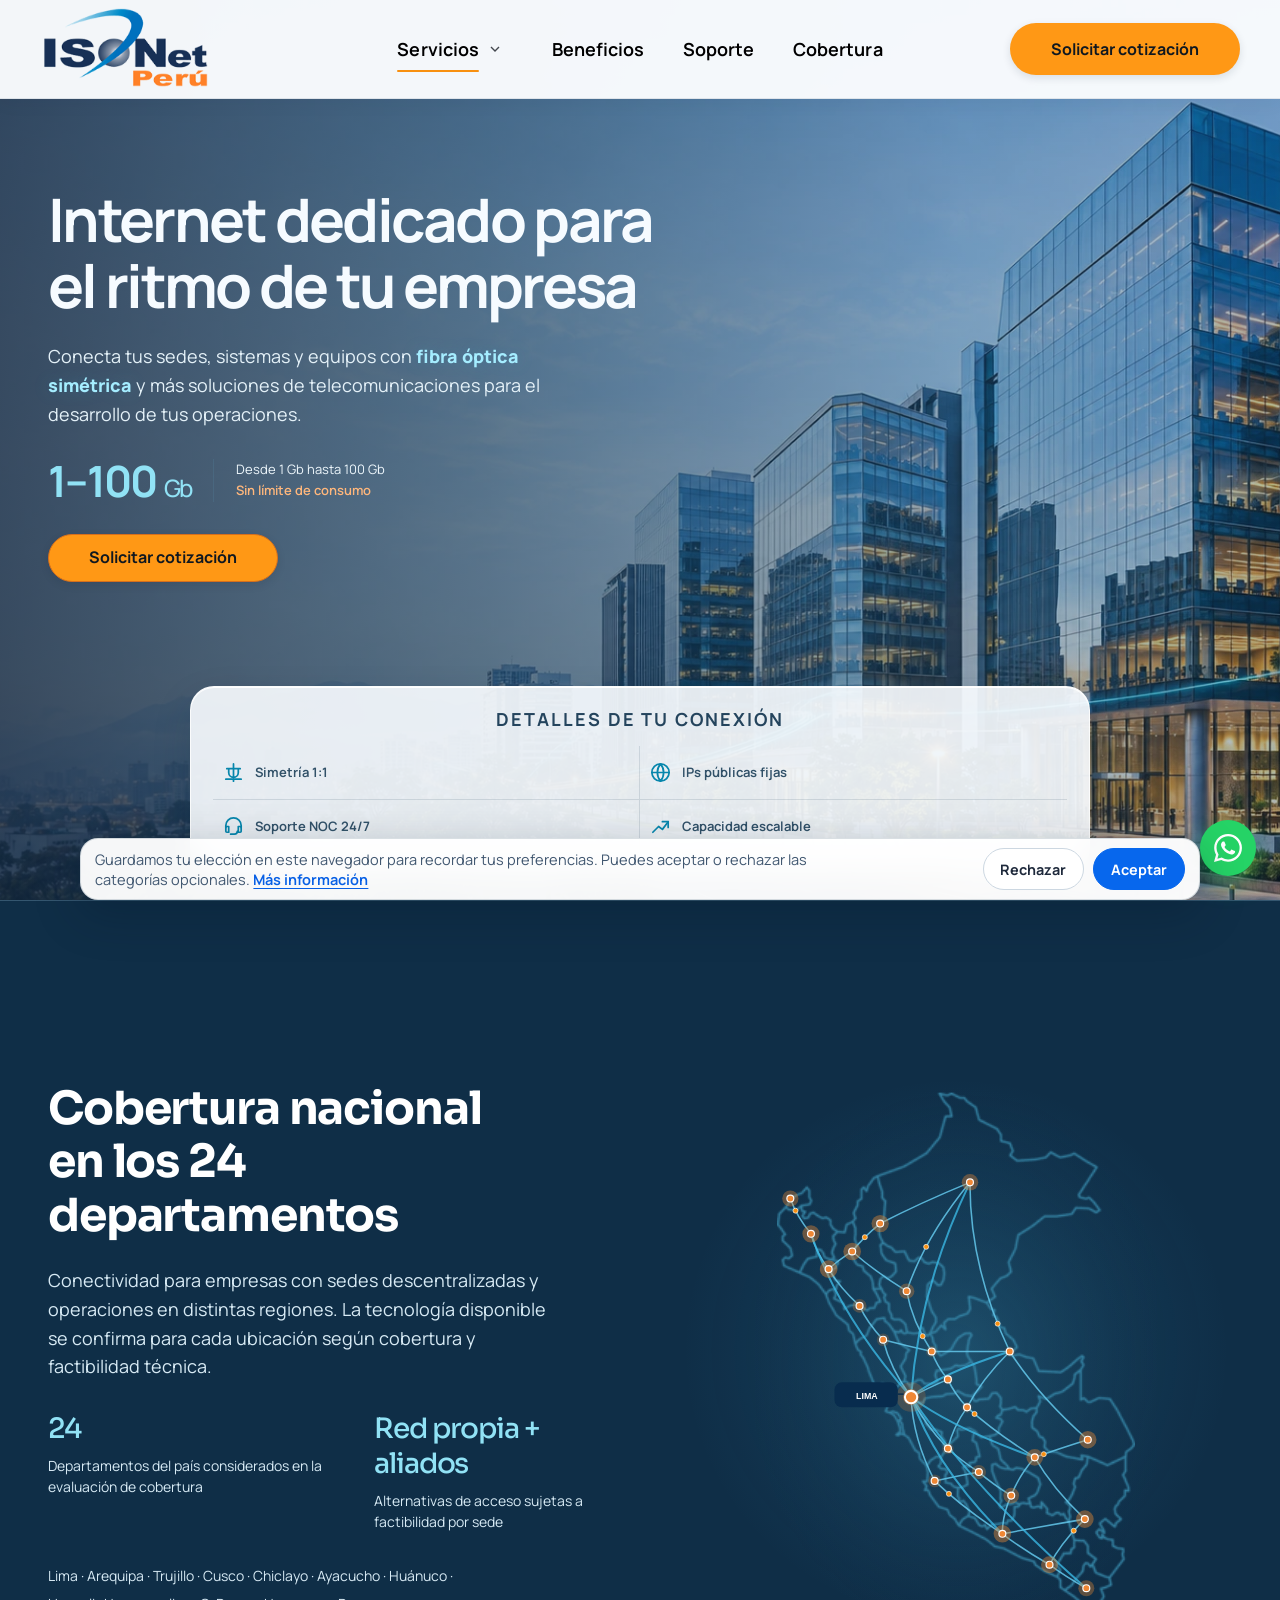
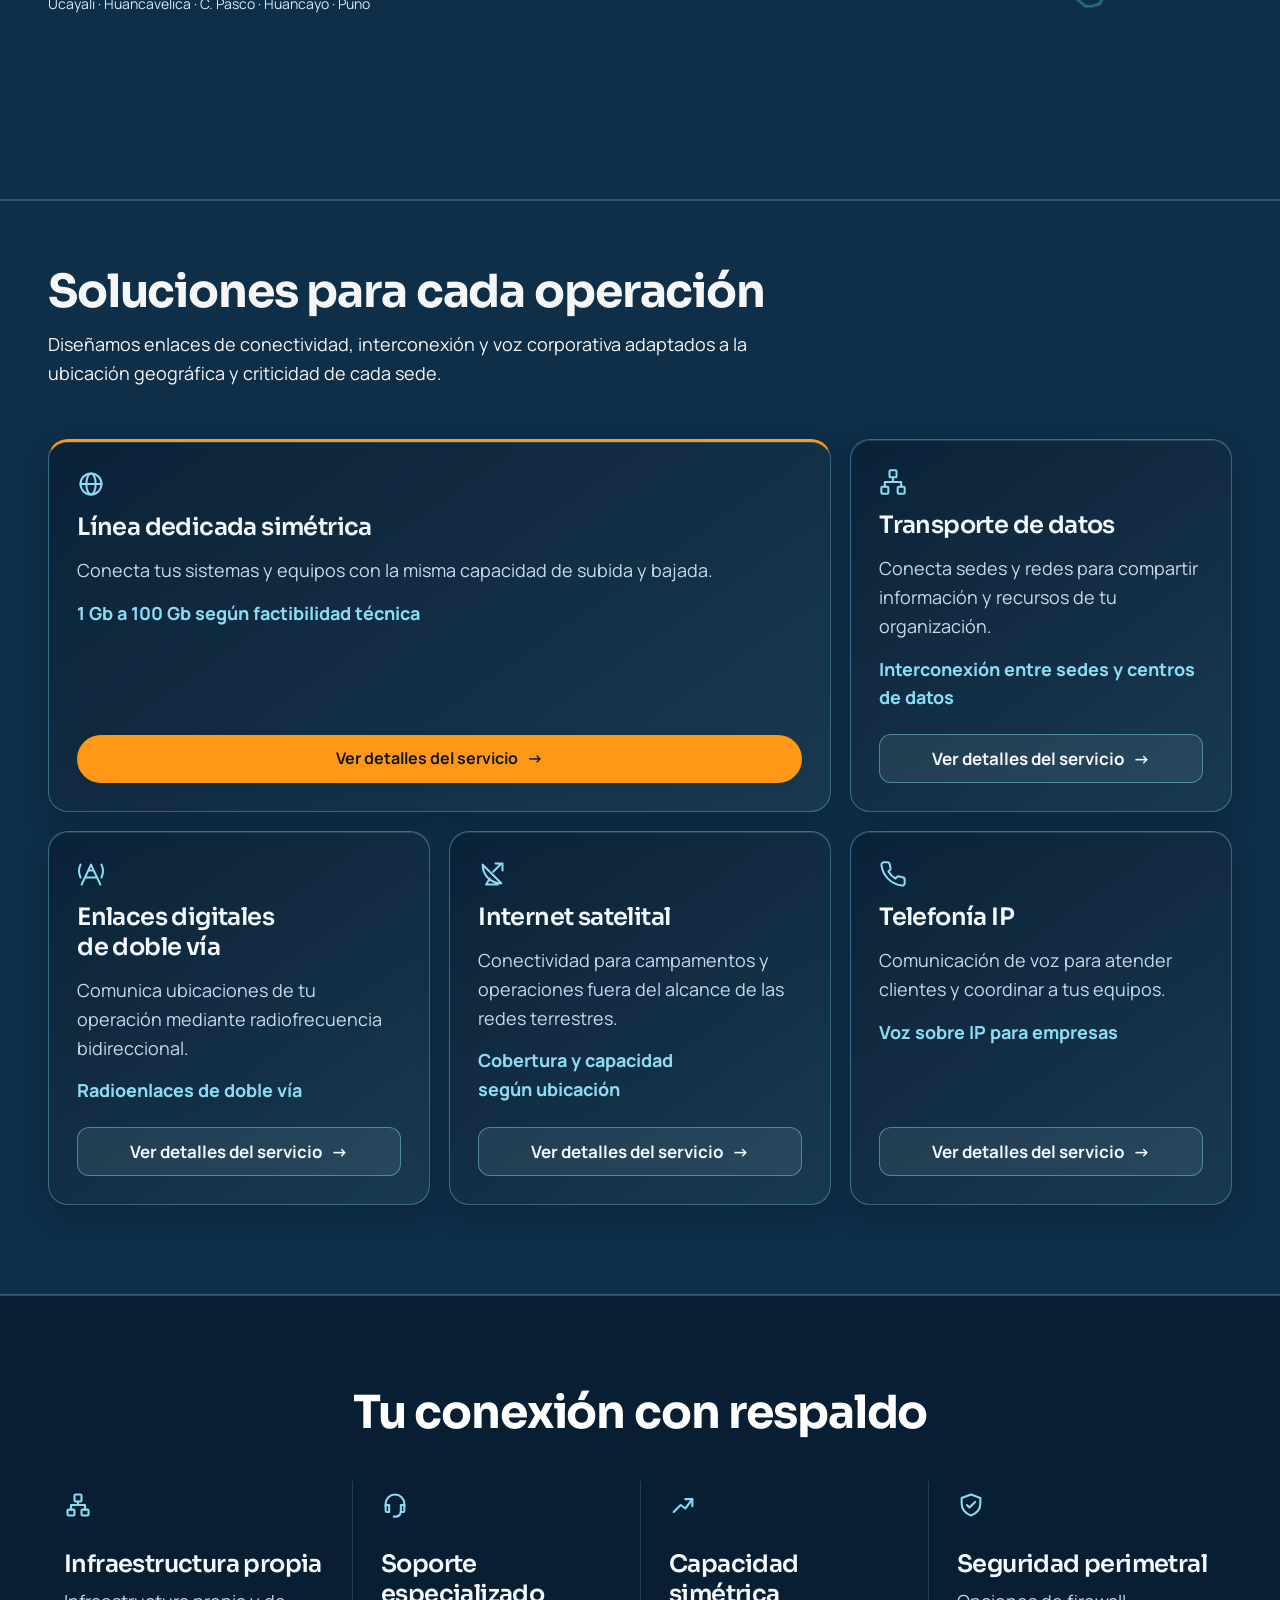
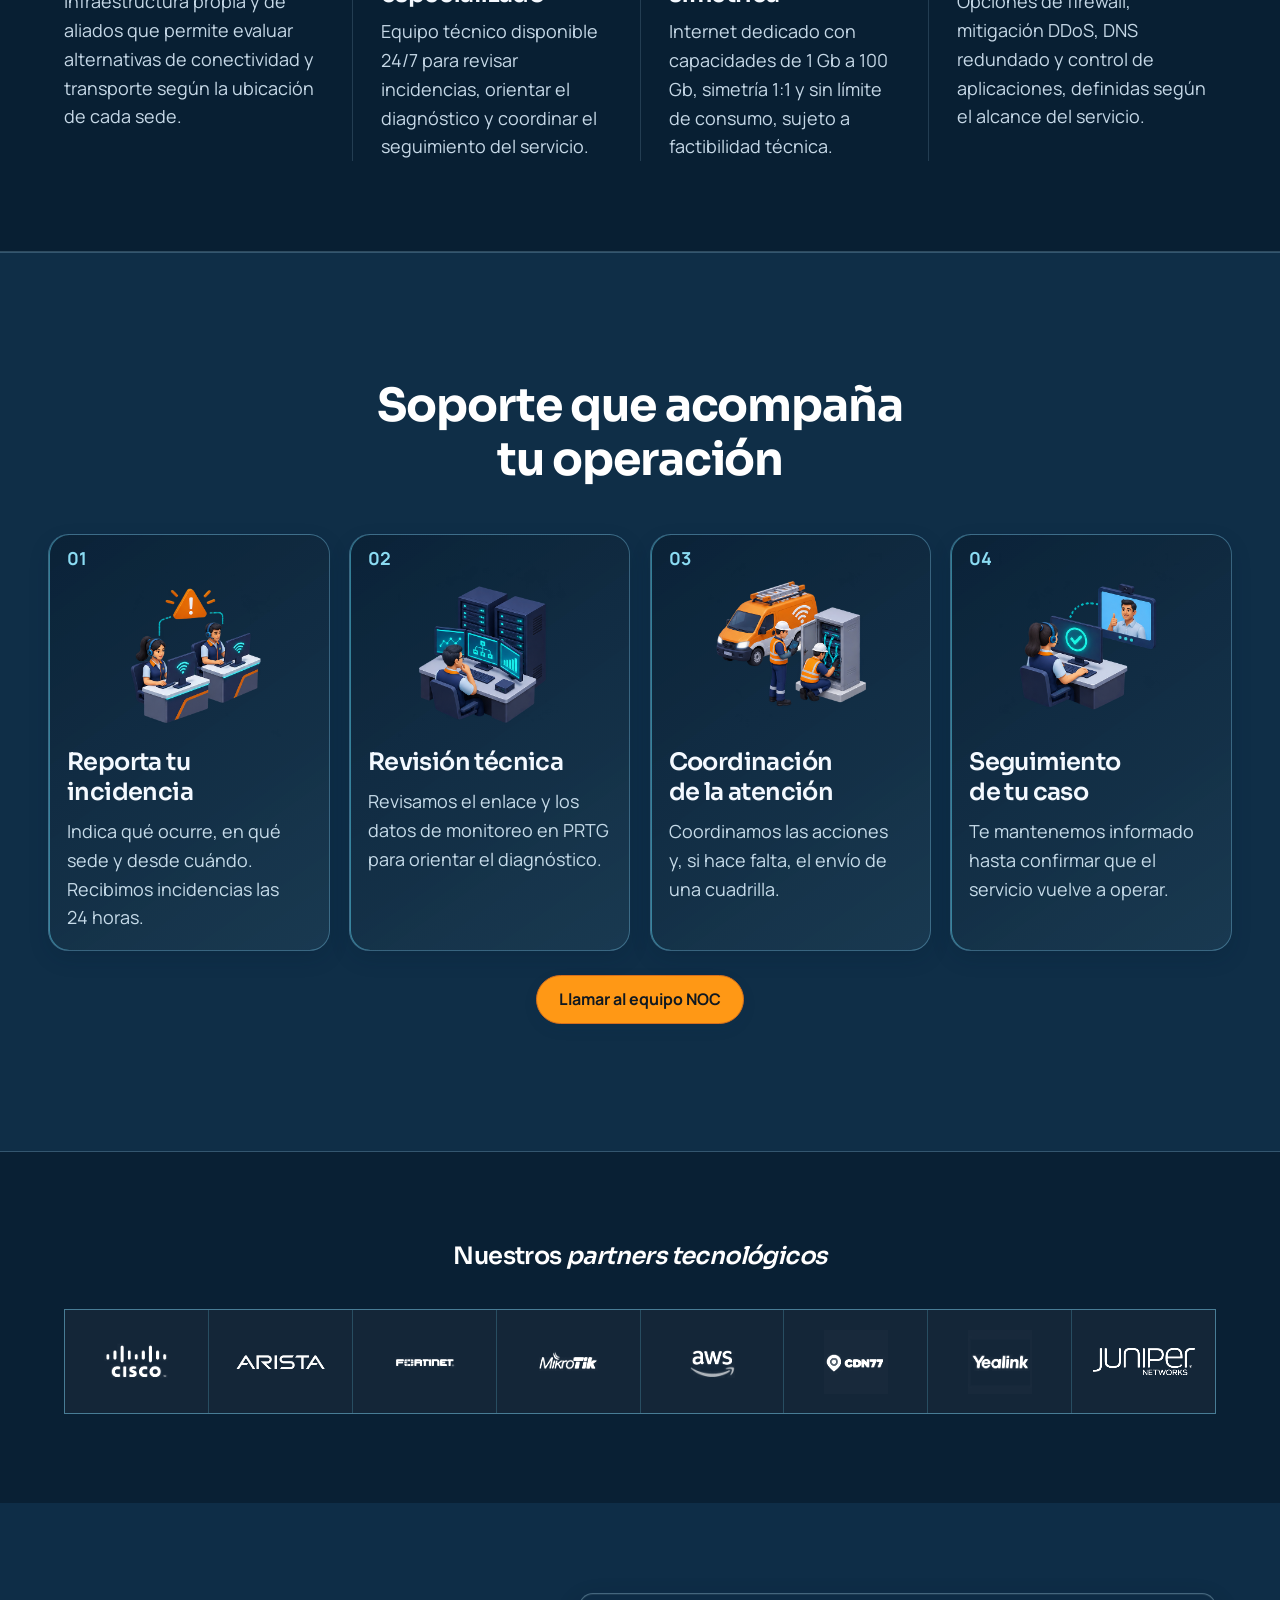
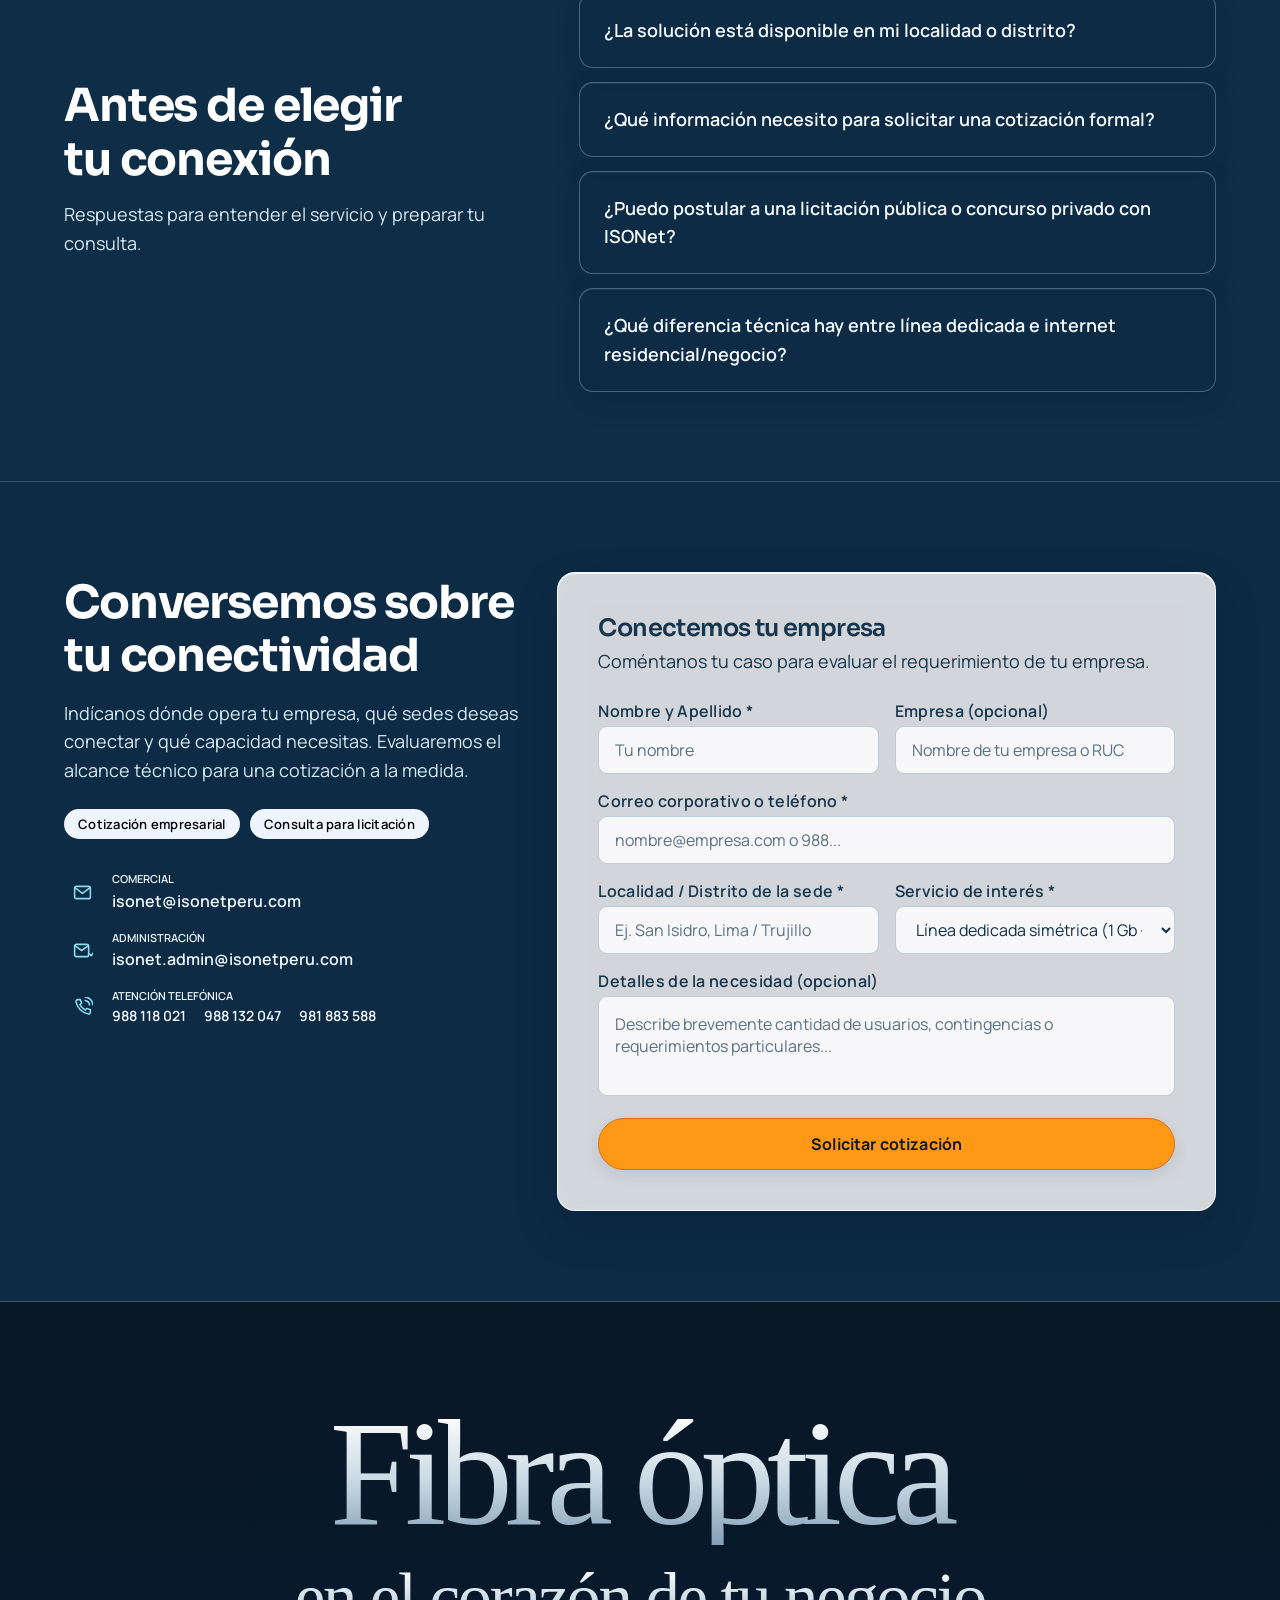
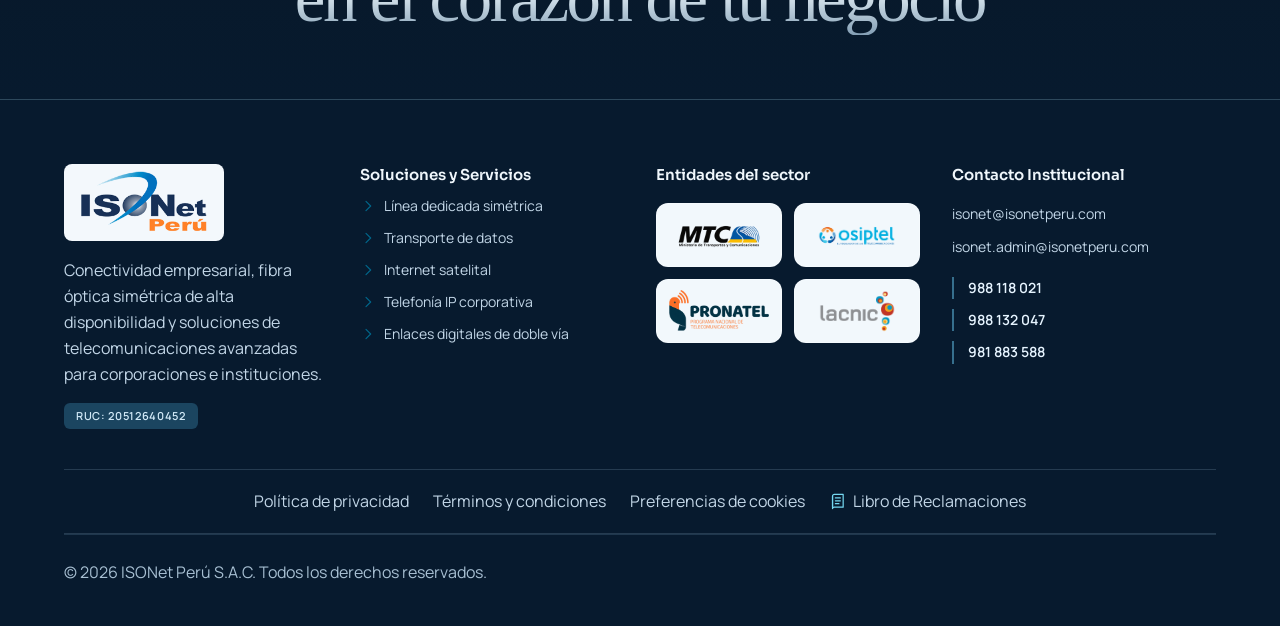
==== commit 1c1b178b: "Align the solutions heading and highlight cards on hover" ====
--- a/ISONet_Propuesta_Profesional/index.html
+++ b/ISONet_Propuesta_Profesional/index.html
@@ -1,6 +1,6 @@
 <!doctype html>
 
-<html lang="es" data-type="service"><head><meta charset="utf-8"><title>ISONet Perú | Conectividad empresarial</title><meta name="description" content="Internet dedicado simétrico, transporte de datos, internet satelital, telefonía IP y enlaces digitales para empresas. Cobertura sujeta a evaluación técnica."><style>html{background-color:#173d5b}</style><link rel="stylesheet" href="../ISONet_Oficial/assets/index.css"><link rel="stylesheet" href="../ISONet_Oficial/assets/oficial.css?v=9"><meta name="robots" content="noindex,nofollow"><link rel="icon" href="../assets/v2/logo-oficial.svg" type="image/svg+xml"><meta name="page-type" content="service"><meta name="site-kind" content="tech"><link rel="stylesheet" href="propuesta.css?v=3"><link rel="stylesheet" href="portada-integrada.css?v=1"><link rel="stylesheet" href="secciones-conservadas.css?v=1"><link rel="stylesheet" href="ritmo-visual.css?v=1"><link rel="stylesheet" href="estilo-claro.css?v=2"><link rel="stylesheet" href="ajustes-portada.css?v=60"><link rel="stylesheet" href="navegacion-compartida.css?v=9"><link rel="stylesheet" href="legal.css?v=4"><link rel="preconnect" href="https://fonts.googleapis.com"><link rel="preconnect" href="https://fonts.gstatic.com" crossorigin><link href="https://fonts.googleapis.com/css2?family=Manrope:wght@400;500;600;700&family=Sora:wght@600;700&display=swap" rel="stylesheet"><link rel="stylesheet" href="identidad-isonet.css?v=26"><link rel="stylesheet" href="experiencia-isonet.css?v=17"><link rel="stylesheet" href="secciones-portada.css?v=3">
+<html lang="es" data-type="service"><head><meta charset="utf-8"><title>ISONet Perú | Conectividad empresarial</title><meta name="description" content="Internet dedicado simétrico, transporte de datos, internet satelital, telefonía IP y enlaces digitales para empresas. Cobertura sujeta a evaluación técnica."><style>html{background-color:#173d5b}</style><link rel="stylesheet" href="../ISONet_Oficial/assets/index.css"><link rel="stylesheet" href="../ISONet_Oficial/assets/oficial.css?v=9"><meta name="robots" content="noindex,nofollow"><link rel="icon" href="../assets/v2/logo-oficial.svg" type="image/svg+xml"><meta name="page-type" content="service"><meta name="site-kind" content="tech"><link rel="stylesheet" href="propuesta.css?v=3"><link rel="stylesheet" href="portada-integrada.css?v=1"><link rel="stylesheet" href="secciones-conservadas.css?v=1"><link rel="stylesheet" href="ritmo-visual.css?v=1"><link rel="stylesheet" href="estilo-claro.css?v=2"><link rel="stylesheet" href="ajustes-portada.css?v=60"><link rel="stylesheet" href="navegacion-compartida.css?v=9"><link rel="stylesheet" href="legal.css?v=4"><link rel="preconnect" href="https://fonts.googleapis.com"><link rel="preconnect" href="https://fonts.gstatic.com" crossorigin><link href="https://fonts.googleapis.com/css2?family=Manrope:wght@400;500;600;700&family=Sora:wght@600;700&display=swap" rel="stylesheet"><link rel="stylesheet" href="identidad-isonet.css?v=26"><link rel="stylesheet" href="experiencia-isonet.css?v=18"><link rel="stylesheet" href="secciones-portada.css?v=4">
 </head><body data-ux-polish data-home-design="integrated" data-visual-style="claro" data-glass-theme="blue" class="bg-background font-body-md text-on-surface antialiased"><svg class="inline-defs-container" aria-hidden="true" style="position:absolute;width:0;height:0;overflow:hidden"></svg><meta content="width=device-width, initial-scale=1.0" name="viewport"><meta content="web_standard" name="shell-type">
 <style>@layer base{html,body{margin:0;padding:0;}body{overscroll-behavior:none;}main>:first-child{margin-top:0!important;}main>:last-child{margin-bottom:0!important;}}html{scrollbar-width:thin;scrollbar-color:rgba(178,201,214,.48) rgba(9,27,44,.16);overflow-x:clip}::-webkit-scrollbar{width:8px;height:8px}::-webkit-scrollbar:horizontal{display:none;height:0}::-webkit-scrollbar-track{background:rgba(9,27,44,.16)}::-webkit-scrollbar-thumb{background:rgba(178,201,214,.48);border:2px solid transparent;background-clip:padding-box;border-radius:999px}::-webkit-scrollbar-thumb:hover{background:rgba(202,220,230,.68);background-clip:padding-box}</style><header class="official-header"><div class="official-nav"><a class="official-brand" href="index.html" aria-label="ISONet Perú, inicio"><img src="../assets/v2/logo-oficial.svg" alt="ISONet Perú" width="438" height="220" class="official-logo"></a><button class="official-menu-toggle" aria-expanded="false" aria-controls="official-menu" aria-label="Abrir menú">☰</button><nav id="official-menu" aria-label="Navegación principal"><div class="official-solutions"><div class="official-solutions-trigger"><a class="official-solutions-link" href="#soluciones">Servicios</a><button class="official-solutions-toggle" type="button" aria-label="Mostrar lista de soluciones" aria-expanded="false" aria-controls="official-dropdown"><svg width="16" height="16" viewbox="0 0 24 24" fill="none" stroke="currentColor" stroke-width="2" aria-hidden="true"><path d="m6 9 6 6 6-6"></path></svg></button></div><div id="official-dropdown"><a href="linea-dedicada.html"><svg class="official-solution-icon" viewbox="0 0 24 24" fill="none" stroke="currentColor" stroke-width="1.75" stroke-linecap="round" stroke-linejoin="round" aria-hidden="true"><circle cx="12" cy="12" r="9"></circle><ellipse cx="12" cy="12" rx="4" ry="9"></ellipse><path d="M3 12h18"></path></svg><span>Línea dedicada simétrica</span></a><a href="transporte-datos.html"><svg class="official-solution-icon" viewbox="0 0 24 24" fill="none" stroke="currentColor" stroke-width="1.75" stroke-linecap="round" stroke-linejoin="round" aria-hidden="true"><rect x="9" y="2" width="6" height="6" rx="1"></rect><rect x="2" y="16" width="6" height="6" rx="1"></rect><rect x="16" y="16" width="6" height="6" rx="1"></rect><path d="M12 8v4H5v4m7-4h7v4"></path></svg><span>Transporte de datos</span></a><a href="internet-satelital.html"><svg class="official-solution-icon" viewbox="0 0 24 24" fill="none" stroke="currentColor" stroke-width="1.75" stroke-linecap="round" stroke-linejoin="round" aria-hidden="true"><path d="M4 4c0 9 7 16 16 16L4 4ZM10 16l-3 5h10M13 10l6-6M15 3h6v6"></path></svg><span>Internet satelital</span></a><a href="telefonia-ip.html"><svg class="official-solution-icon" viewbox="0 0 24 24" fill="none" stroke="currentColor" stroke-width="1.75" stroke-linecap="round" stroke-linejoin="round" aria-hidden="true"><path d="M22 16.9v3a2 2 0 0 1-2.2 2A20 20 0 0 1 2.1 4.2 2 2 0 0 1 4.1 2h3a2 2 0 0 1 2 1.7l.7 2.8a2 2 0 0 1-.4 2.1L8.1 9.9a16 16 0 0 0 6 6l1.3-1.3a2 2 0 0 1 2.1-.4l2.8.7a2 2 0 0 1 1.7 2Z"></path></svg><span>Telefonía IP</span></a><a href="enlaces-digitales.html"><svg class="official-solution-icon" viewbox="0 0 24 24" fill="none" stroke="currentColor" stroke-width="1.75" stroke-linecap="round" stroke-linejoin="round" aria-hidden="true"><path d="M4 21l8-17 8 17M7 15h10M10 9h4M3 4a13 13 0 0 0 0 11M21 4a13 13 0 0 1 0 11"></path></svg><span>Enlaces digitales de doble vía</span></a></div></div><a href="index.html#beneficios">Beneficios</a><a href="index.html#soporte">Soporte</a><a href="index.html#cobertura">Cobertura</a></nav><a class="official-quote" href="#cotizar">Solicitar cotización</a></div></header><main class="w-full pt-28 bg-background"><div class="flex flex-col w-full">
 
@@ -20,7 +20,8 @@
   <div class="home-wrap">
     <div class="home-section-head home-solutions-intro">
       <div>
-        <h2 id="solutions-title">Soluciones para cada<br><em>operación</em></h2>
+        <h2 id="solutions-title">Soluciones para cada <em>operación</em></h2>
+        <p>Diseñamos enlaces de conectividad, interconexión y voz corporativa adaptados a la ubicación geográfica y criticidad de cada sede.</p>
       </div>
     </div>
     <div class="glass-service-grid">
--- a/ISONet_Propuesta_Profesional/experiencia-isonet.css
+++ b/ISONet_Propuesta_Profesional/experiencia-isonet.css
@@ -261,11 +261,11 @@
     width: 100%;
     max-width: none !important;
     margin-inline: auto !important;
-    text-align: center !important;
+    text-align: start !important;
   }
 
   body[data-ux-polish] #soluciones .home-solutions-intro :is(h2, p) {
-    text-align: center !important;
+    text-align: start !important;
   }
 
   body[data-ux-polish] #soluciones .home-solutions-intro :is(h2, em, p) {
@@ -278,7 +278,7 @@
 
   body[data-ux-polish] #soluciones .home-solutions-intro p {
     max-width: 64ch;
-    margin: .75rem auto 0 !important;
+    margin: .75rem 0 0 !important;
   }
 }
 
--- a/ISONet_Propuesta_Profesional/secciones-portada.css
+++ b/ISONet_Propuesta_Profesional/secciones-portada.css
@@ -51,8 +51,24 @@
   grid-column: span 4;
   border-top: 3px solid #ff9815;
 }
-.glass-service-card:hover, .glass-service-card:focus-within { border-color: var(--glass-cyan); }
-.glass-service-card:first-child:hover, .glass-service-card:first-child:focus-within { border-top-color: #ff9815; }
+.glass-service-card:focus-within {
+  border-color: var(--glass-cyan);
+  box-shadow: inset 0 1px rgb(235 250 255 / .17), 0 0 20px rgb(139 220 243 / .26);
+}
+@media (hover: hover) and (pointer: fine) {
+  .glass-service-card:hover {
+    position: relative;
+    z-index: 1;
+    border-color: var(--glass-cyan);
+    box-shadow: inset 0 0 0 1px rgb(139 220 243 / .42), 0 0 24px rgb(139 220 243 / .32), 0 16px 30px rgb(3 15 28 / .3);
+  }
+}
+@media (hover: hover) and (pointer: fine) and (prefers-reduced-motion: no-preference) {
+  .glass-service-card {
+    transition: transform 200ms cubic-bezier(.23, 1, .32, 1), border-color 160ms ease-out, box-shadow 200ms ease-out;
+  }
+  .glass-service-card:hover { transform: translateY(-3px) scale(1.015); }
+}
 .glass-service-icon { flex: none; width: 28px; height: 28px; color: var(--glass-cyan); }
 html body[data-ux-polish] main #soluciones .glass-service-card h3 {
   margin: 0;
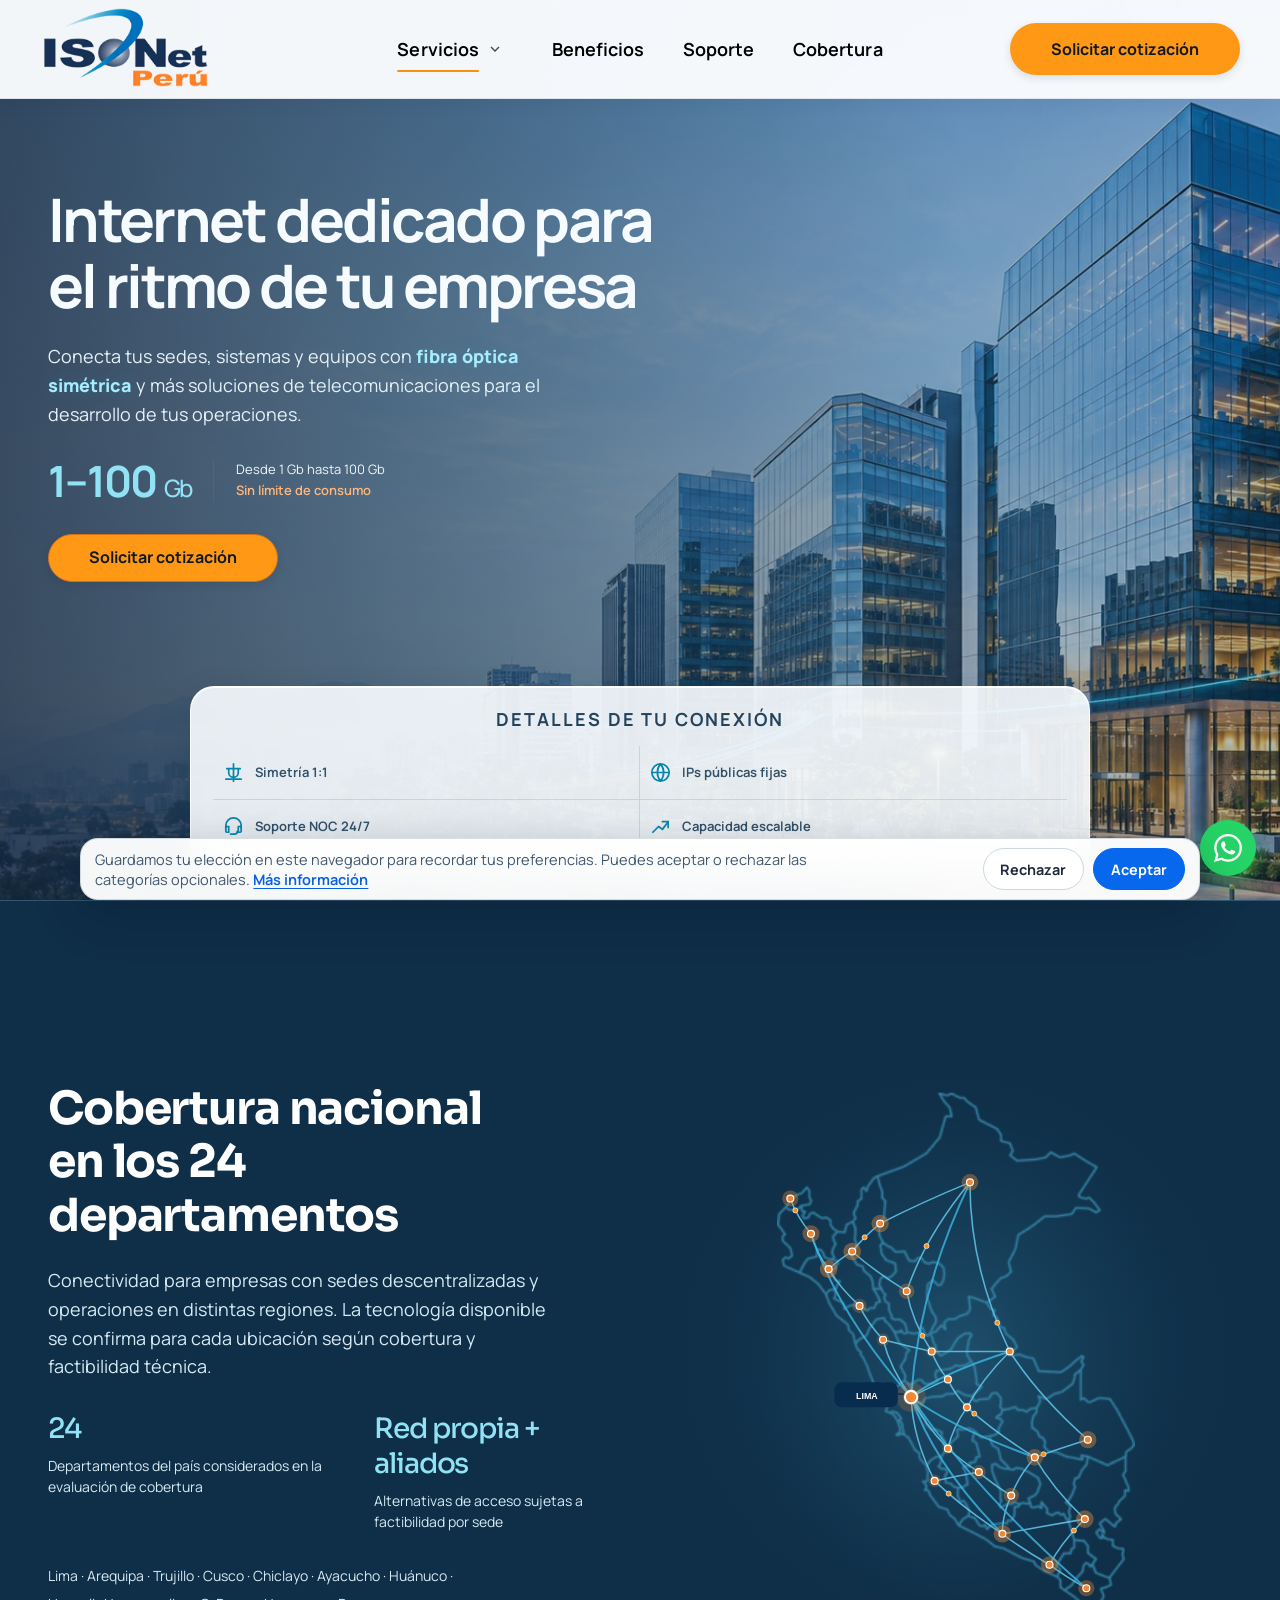
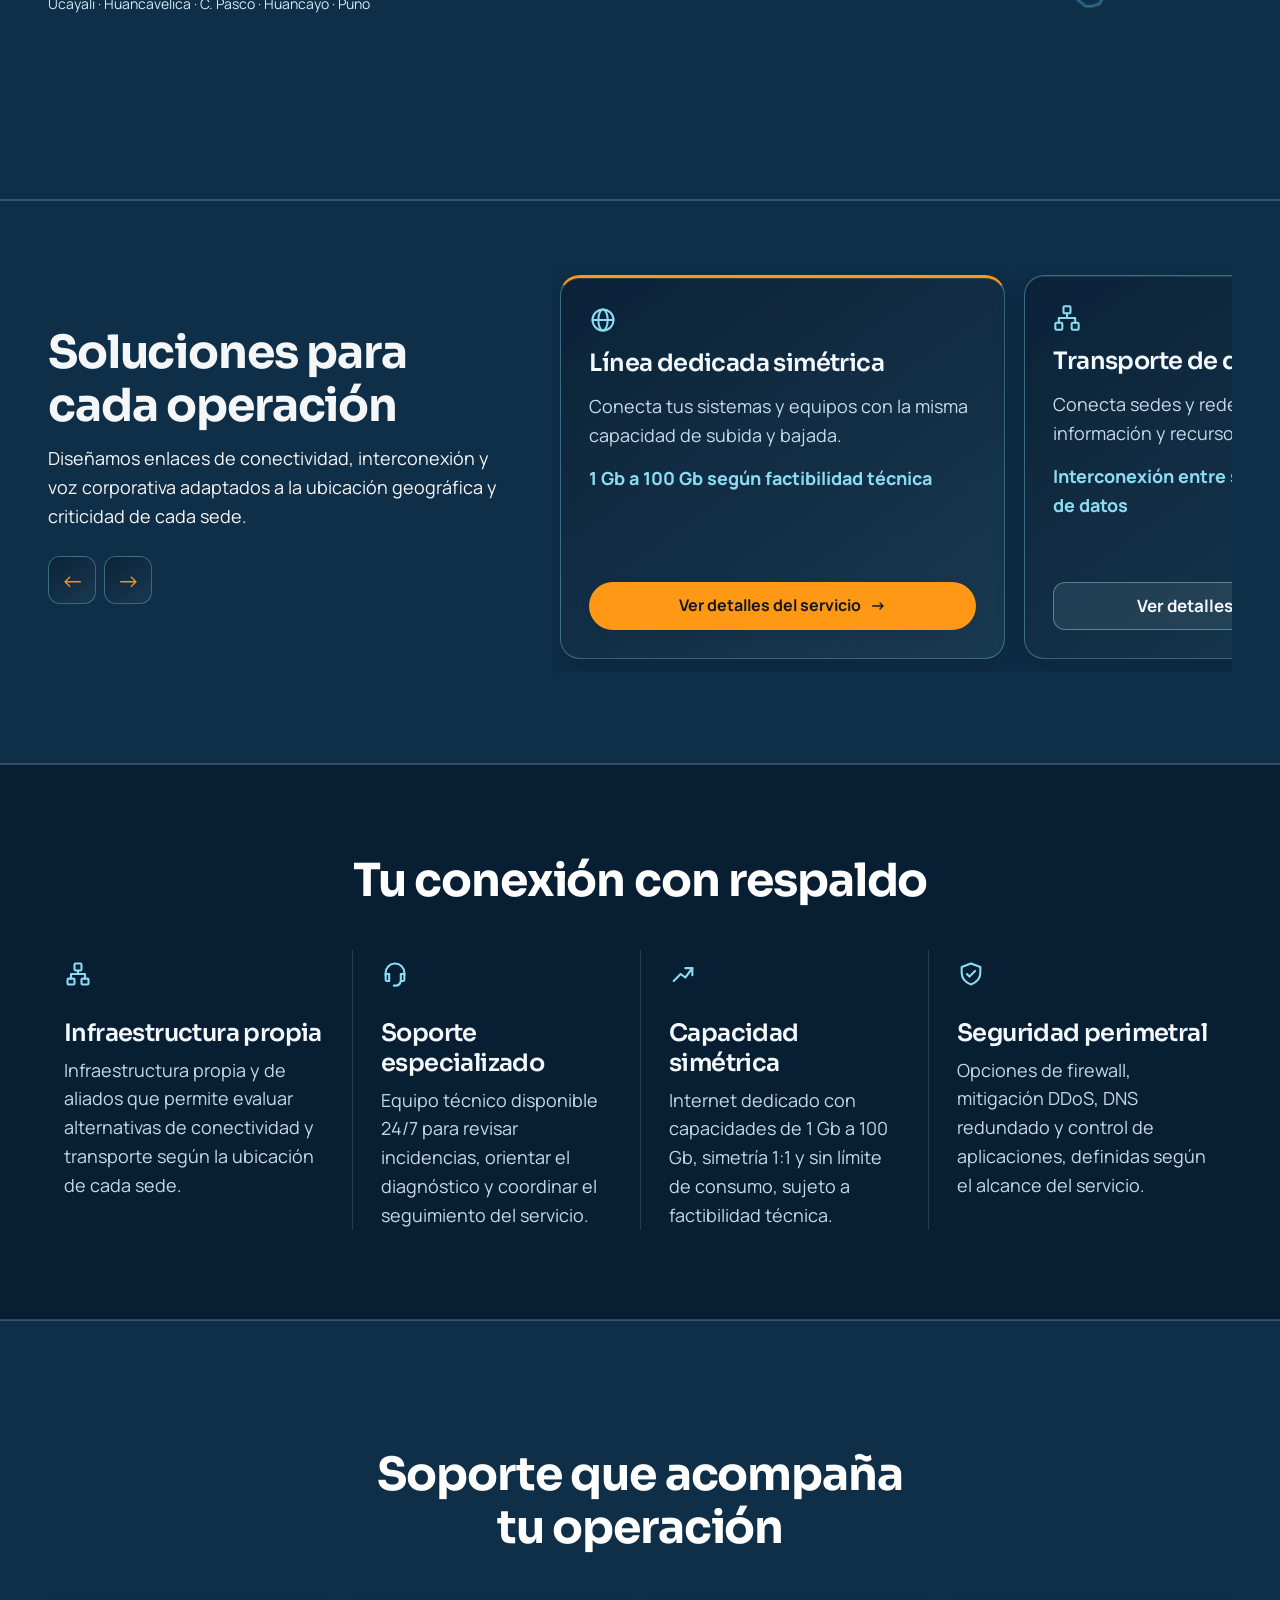
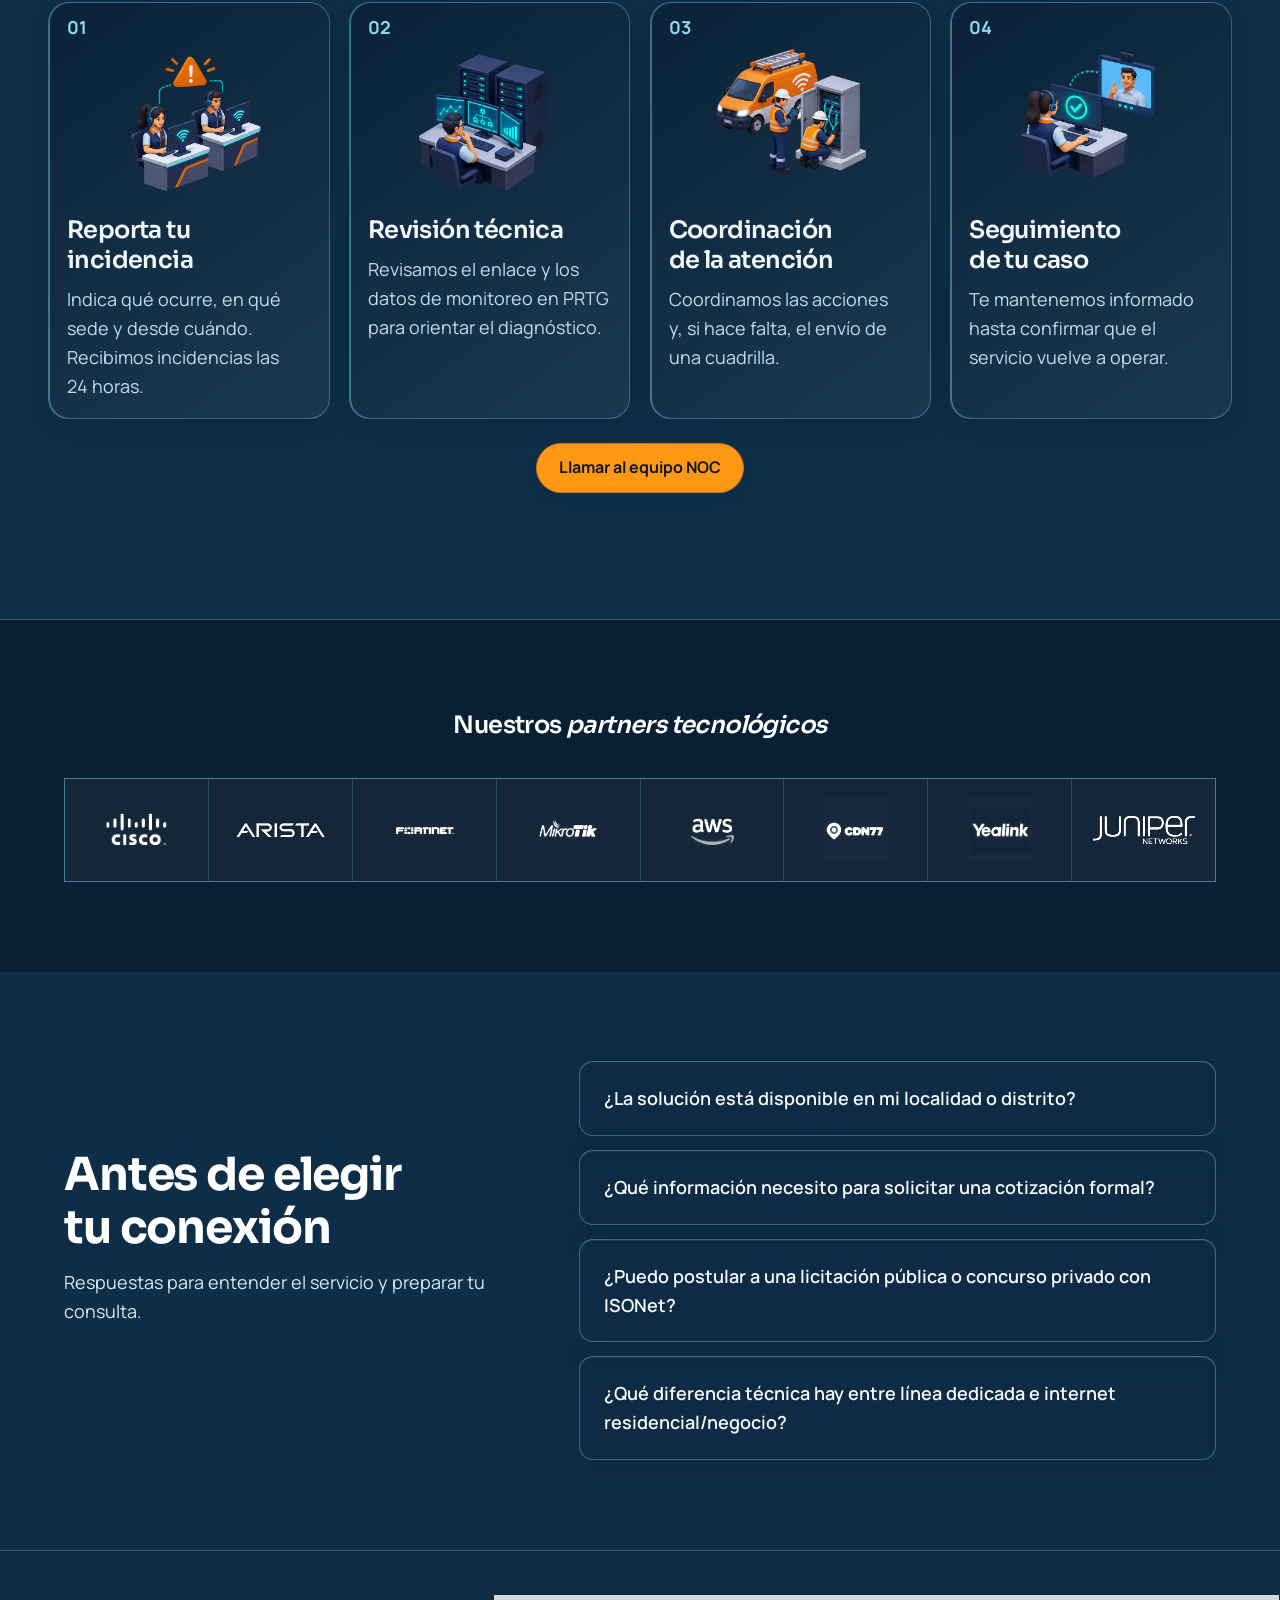
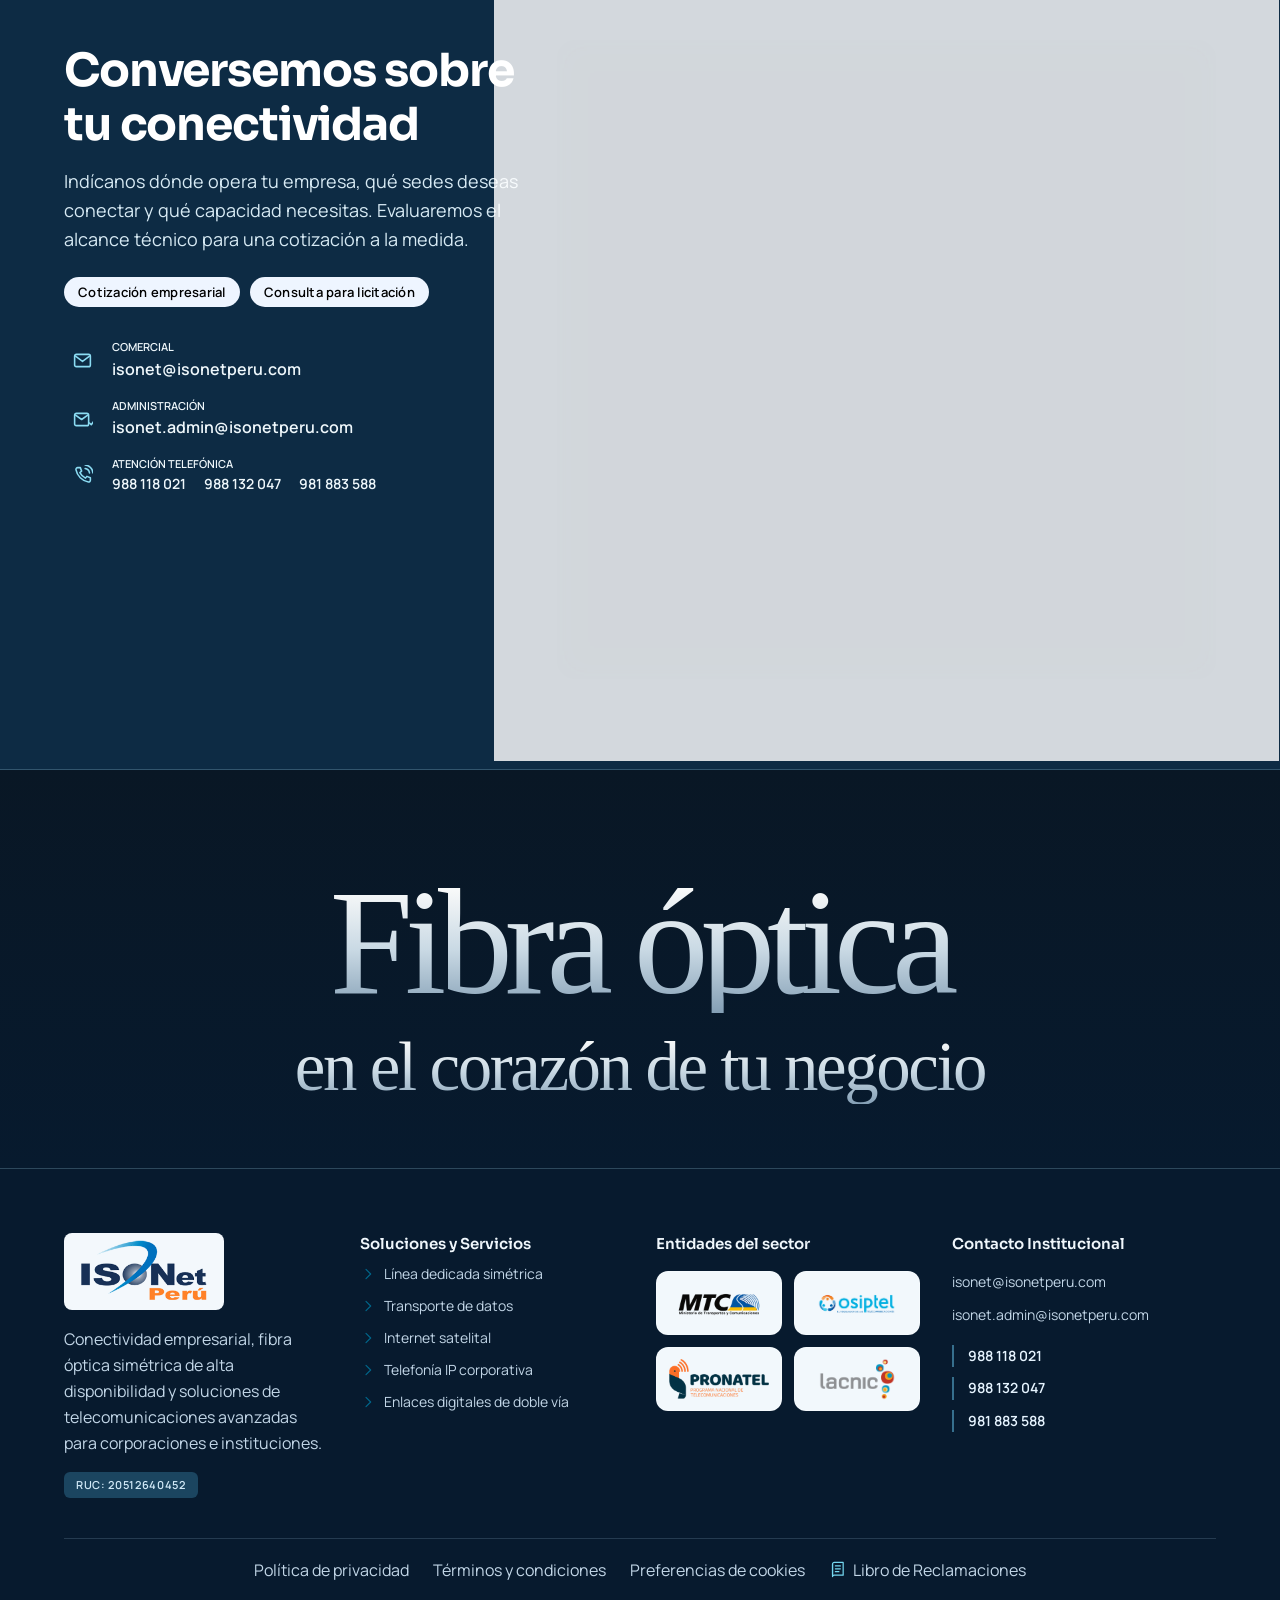
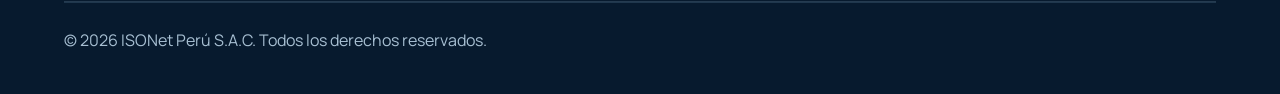
==== commit 3af7c06b: "Present service cards in a browsable rail" ====
--- a/ISONet_Propuesta_Profesional/index.html
+++ b/ISONet_Propuesta_Profesional/index.html
@@ -1,6 +1,6 @@
 <!doctype html>
 
-<html lang="es" data-type="service"><head><meta charset="utf-8"><title>ISONet Perú | Conectividad empresarial</title><meta name="description" content="Internet dedicado simétrico, transporte de datos, internet satelital, telefonía IP y enlaces digitales para empresas. Cobertura sujeta a evaluación técnica."><style>html{background-color:#173d5b}</style><link rel="stylesheet" href="../ISONet_Oficial/assets/index.css"><link rel="stylesheet" href="../ISONet_Oficial/assets/oficial.css?v=9"><meta name="robots" content="noindex,nofollow"><link rel="icon" href="../assets/v2/logo-oficial.svg" type="image/svg+xml"><meta name="page-type" content="service"><meta name="site-kind" content="tech"><link rel="stylesheet" href="propuesta.css?v=3"><link rel="stylesheet" href="portada-integrada.css?v=1"><link rel="stylesheet" href="secciones-conservadas.css?v=1"><link rel="stylesheet" href="ritmo-visual.css?v=1"><link rel="stylesheet" href="estilo-claro.css?v=2"><link rel="stylesheet" href="ajustes-portada.css?v=60"><link rel="stylesheet" href="navegacion-compartida.css?v=9"><link rel="stylesheet" href="legal.css?v=4"><link rel="preconnect" href="https://fonts.googleapis.com"><link rel="preconnect" href="https://fonts.gstatic.com" crossorigin><link href="https://fonts.googleapis.com/css2?family=Manrope:wght@400;500;600;700&family=Sora:wght@600;700&display=swap" rel="stylesheet"><link rel="stylesheet" href="identidad-isonet.css?v=26"><link rel="stylesheet" href="experiencia-isonet.css?v=18"><link rel="stylesheet" href="secciones-portada.css?v=4">
+<html lang="es" data-type="service"><head><meta charset="utf-8"><title>ISONet Perú | Conectividad empresarial</title><meta name="description" content="Internet dedicado simétrico, transporte de datos, internet satelital, telefonía IP y enlaces digitales para empresas. Cobertura sujeta a evaluación técnica."><style>html{background-color:#173d5b}</style><link rel="stylesheet" href="../ISONet_Oficial/assets/index.css"><link rel="stylesheet" href="../ISONet_Oficial/assets/oficial.css?v=9"><meta name="robots" content="noindex,nofollow"><link rel="icon" href="../assets/v2/logo-oficial.svg" type="image/svg+xml"><meta name="page-type" content="service"><meta name="site-kind" content="tech"><link rel="stylesheet" href="propuesta.css?v=3"><link rel="stylesheet" href="portada-integrada.css?v=1"><link rel="stylesheet" href="secciones-conservadas.css?v=1"><link rel="stylesheet" href="ritmo-visual.css?v=1"><link rel="stylesheet" href="estilo-claro.css?v=2"><link rel="stylesheet" href="ajustes-portada.css?v=60"><link rel="stylesheet" href="navegacion-compartida.css?v=9"><link rel="stylesheet" href="legal.css?v=4"><link rel="preconnect" href="https://fonts.googleapis.com"><link rel="preconnect" href="https://fonts.gstatic.com" crossorigin><link href="https://fonts.googleapis.com/css2?family=Manrope:wght@400;500;600;700&family=Sora:wght@600;700&display=swap" rel="stylesheet"><link rel="stylesheet" href="identidad-isonet.css?v=26"><link rel="stylesheet" href="experiencia-isonet.css?v=18"><link rel="stylesheet" href="secciones-portada.css?v=5">
 </head><body data-ux-polish data-home-design="integrated" data-visual-style="claro" data-glass-theme="blue" class="bg-background font-body-md text-on-surface antialiased"><svg class="inline-defs-container" aria-hidden="true" style="position:absolute;width:0;height:0;overflow:hidden"></svg><meta content="width=device-width, initial-scale=1.0" name="viewport"><meta content="web_standard" name="shell-type">
 <style>@layer base{html,body{margin:0;padding:0;}body{overscroll-behavior:none;}main>:first-child{margin-top:0!important;}main>:last-child{margin-bottom:0!important;}}html{scrollbar-width:thin;scrollbar-color:rgba(178,201,214,.48) rgba(9,27,44,.16);overflow-x:clip}::-webkit-scrollbar{width:8px;height:8px}::-webkit-scrollbar:horizontal{display:none;height:0}::-webkit-scrollbar-track{background:rgba(9,27,44,.16)}::-webkit-scrollbar-thumb{background:rgba(178,201,214,.48);border:2px solid transparent;background-clip:padding-box;border-radius:999px}::-webkit-scrollbar-thumb:hover{background:rgba(202,220,230,.68);background-clip:padding-box}</style><header class="official-header"><div class="official-nav"><a class="official-brand" href="index.html" aria-label="ISONet Perú, inicio"><img src="../assets/v2/logo-oficial.svg" alt="ISONet Perú" width="438" height="220" class="official-logo"></a><button class="official-menu-toggle" aria-expanded="false" aria-controls="official-menu" aria-label="Abrir menú">☰</button><nav id="official-menu" aria-label="Navegación principal"><div class="official-solutions"><div class="official-solutions-trigger"><a class="official-solutions-link" href="#soluciones">Servicios</a><button class="official-solutions-toggle" type="button" aria-label="Mostrar lista de soluciones" aria-expanded="false" aria-controls="official-dropdown"><svg width="16" height="16" viewbox="0 0 24 24" fill="none" stroke="currentColor" stroke-width="2" aria-hidden="true"><path d="m6 9 6 6 6-6"></path></svg></button></div><div id="official-dropdown"><a href="linea-dedicada.html"><svg class="official-solution-icon" viewbox="0 0 24 24" fill="none" stroke="currentColor" stroke-width="1.75" stroke-linecap="round" stroke-linejoin="round" aria-hidden="true"><circle cx="12" cy="12" r="9"></circle><ellipse cx="12" cy="12" rx="4" ry="9"></ellipse><path d="M3 12h18"></path></svg><span>Línea dedicada simétrica</span></a><a href="transporte-datos.html"><svg class="official-solution-icon" viewbox="0 0 24 24" fill="none" stroke="currentColor" stroke-width="1.75" stroke-linecap="round" stroke-linejoin="round" aria-hidden="true"><rect x="9" y="2" width="6" height="6" rx="1"></rect><rect x="2" y="16" width="6" height="6" rx="1"></rect><rect x="16" y="16" width="6" height="6" rx="1"></rect><path d="M12 8v4H5v4m7-4h7v4"></path></svg><span>Transporte de datos</span></a><a href="internet-satelital.html"><svg class="official-solution-icon" viewbox="0 0 24 24" fill="none" stroke="currentColor" stroke-width="1.75" stroke-linecap="round" stroke-linejoin="round" aria-hidden="true"><path d="M4 4c0 9 7 16 16 16L4 4ZM10 16l-3 5h10M13 10l6-6M15 3h6v6"></path></svg><span>Internet satelital</span></a><a href="telefonia-ip.html"><svg class="official-solution-icon" viewbox="0 0 24 24" fill="none" stroke="currentColor" stroke-width="1.75" stroke-linecap="round" stroke-linejoin="round" aria-hidden="true"><path d="M22 16.9v3a2 2 0 0 1-2.2 2A20 20 0 0 1 2.1 4.2 2 2 0 0 1 4.1 2h3a2 2 0 0 1 2 1.7l.7 2.8a2 2 0 0 1-.4 2.1L8.1 9.9a16 16 0 0 0 6 6l1.3-1.3a2 2 0 0 1 2.1-.4l2.8.7a2 2 0 0 1 1.7 2Z"></path></svg><span>Telefonía IP</span></a><a href="enlaces-digitales.html"><svg class="official-solution-icon" viewbox="0 0 24 24" fill="none" stroke="currentColor" stroke-width="1.75" stroke-linecap="round" stroke-linejoin="round" aria-hidden="true"><path d="M4 21l8-17 8 17M7 15h10M10 9h4M3 4a13 13 0 0 0 0 11M21 4a13 13 0 0 1 0 11"></path></svg><span>Enlaces digitales de doble vía</span></a></div></div><a href="index.html#beneficios">Beneficios</a><a href="index.html#soporte">Soporte</a><a href="index.html#cobertura">Cobertura</a></nav><a class="official-quote" href="#cotizar">Solicitar cotización</a></div></header><main class="w-full pt-28 bg-background"><div class="flex flex-col w-full">
 
@@ -17,14 +17,18 @@
 <div class="retained-design"><section class="home-coverage" id="cobertura"><div class="home-wrap home-coverage-layout"><div class="home-coverage-copy"><h2>Cobertura nacional<br>en los <em>24 departamentos</em></h2><p>Conectividad para empresas con sedes descentralizadas y operaciones en distintas regiones. La tecnología disponible se confirma para cada ubicación según cobertura y factibilidad técnica.</p><div class="home-coverage-facts"><div><strong>24</strong><span>Departamentos del país considerados en la evaluación de cobertura</span></div><div><strong>Red propia + aliados</strong><span>Alternativas de acceso sujetas a factibilidad por sede</span></div></div><div class="home-cities">Lima · Arequipa · Trujillo · Cusco · Chiclayo · Ayacucho · Huánuco · Ucayali · Huancavelica · C. Pasco · Huancayo · Puno</div></div><div class="home-map"><img src="assets/mapa-peru-cobertura.svg?v=2" alt="Mapa referencial del Perú con Lima como nodo principal de conectividad" width="480" height="590" loading="lazy"></div></div></section></div>
 
 <div class="retained-design"><section id="soluciones" class="home-solutions" aria-labelledby="solutions-title">
-  <div class="home-wrap">
+  <div class="home-wrap glass-service-layout">
     <div class="home-section-head home-solutions-intro">
       <div>
         <h2 id="solutions-title">Soluciones para cada <em>operación</em></h2>
         <p>Diseñamos enlaces de conectividad, interconexión y voz corporativa adaptados a la ubicación geográfica y criticidad de cada sede.</p>
       </div>
+      <div class="glass-service-controls" role="group" aria-label="Controles de soluciones">
+        <button type="button" data-solution-step="-1" aria-controls="glass-service-track" aria-label="Solución anterior"><span aria-hidden="true">←</span></button>
+        <button type="button" data-solution-step="1" aria-controls="glass-service-track" aria-label="Solución siguiente"><span aria-hidden="true">→</span></button>
+      </div>
     </div>
-    <div class="glass-service-grid">
+    <div class="glass-service-grid" id="glass-service-track" tabindex="0" role="region" aria-label="Catálogo de soluciones">
       <article class="glass-service-card">
         <svg class="glass-service-icon" viewBox="0 0 24 24" fill="none" stroke="currentColor" stroke-width="1.75" stroke-linecap="round" stroke-linejoin="round" aria-hidden="true"><circle cx="12" cy="12" r="9"></circle><ellipse cx="12" cy="12" rx="4" ry="9"></ellipse><path d="M3 12h18"></path></svg>
         <h3>Línea dedicada simétrica</h3>
@@ -296,26 +300,26 @@
 
 
 
-<script src="../ISONet_Oficial/assets/oficial.js?v=3"></script><script src="propuesta.js"></script><script src="navegacion-compartida.js?v=14"></script><script src="contenido-rutas.js?v=1"></script><script src="navegacion-fluida.js?v=2"></script><script src="cookies-consent.js?v=2"></script><script src="mobile-action-bar.js?v=1"></script></body></html>
-
-
-
-
-
-
-
-
-
-
-
-
-
-
-
-
-
-
-
-
-
-
+<script src="../ISONet_Oficial/assets/oficial.js?v=3"></script><script src="propuesta.js"></script><script src="navegacion-compartida.js?v=17"></script><script src="contenido-rutas.js?v=1"></script><script src="navegacion-fluida.js?v=2"></script><script src="cookies-consent.js?v=2"></script><script src="mobile-action-bar.js?v=1"></script></body></html>
+
+
+
+
+
+
+
+
+
+
+
+
+
+
+
+
+
+
+
+
+
+
--- a/ISONet_Propuesta_Profesional/secciones-portada.css
+++ b/ISONet_Propuesta_Profesional/secciones-portada.css
@@ -29,14 +29,60 @@
   #soporte .home-support-gallery { grid-template-columns: minmax(0, 1fr); }
 }
 
+/* Intro and controls stay alongside a manually browsable service rail. */
+.glass-service-layout {
+  display: grid;
+  grid-template-columns: minmax(0, .9fr) minmax(0, 1.35fr);
+  align-items: center;
+  gap: clamp(24px, 4vw, 66px);
+}
+html body[data-ux-polish] main #soluciones .glass-service-layout .home-solutions-intro {
+  margin-block: 0 !important;
+}
+.glass-service-controls {
+  display: flex;
+  gap: 8px;
+  margin-top: clamp(16px, 2vw, 28px);
+}
+.glass-service-controls button {
+  display: grid;
+  place-items: center;
+  width: 48px;
+  height: 48px;
+  border: 1px solid var(--glass-edge);
+  border-radius: 12px;
+  background: var(--glass-surface);
+  color: #ff9815;
+  font-size: 23px;
+  cursor: pointer;
+}
+.glass-service-controls button:hover {
+  border-color: #ff9815;
+  background: #ff9815;
+  color: #10243d;
+}
 .glass-service-grid {
   display: grid;
-  grid-template-columns: repeat(6, minmax(0, 1fr));
-  gap: clamp(12px, 1.5vw, 20px);
-  margin-top: clamp(24px, 4vw, 54px);
+  min-width: 0;
+  grid-auto-flow: column;
+  grid-auto-columns: 67%;
+  gap: clamp(12px, 1.5vw, 22px);
+  padding: 10px 8px 14px;
+  overflow-x: auto;
+  overscroll-behavior-inline: contain;
+  scroll-snap-type: x mandatory;
+  scroll-padding-inline: 8px;
+  scrollbar-width: none;
+}
+.glass-service-grid::-webkit-scrollbar { display: none; }
+.glass-service-grid:focus-visible {
+  outline: 2px solid var(--glass-cyan);
+  outline-offset: 2px;
 }
 .glass-service-card {
-  grid-column: span 2;
+  min-width: 0;
+  min-height: clamp(280px, 30vw, 405px);
+  scroll-snap-align: start;
   display: flex;
   flex-direction: column;
   align-items: flex-start;
@@ -48,7 +94,6 @@
   box-shadow: inset 0 1px rgb(235 250 255 / .12), 0 12px 28px rgb(3 15 28 / .2);
 }
 .glass-service-card:first-child {
-  grid-column: span 4;
   border-top: 3px solid #ff9815;
 }
 .glass-service-card:focus-within {
@@ -171,9 +216,10 @@
   }
 }
 @media (max-width: 900px) {
-  .glass-service-card { grid-column: span 3; }
-  .glass-service-card:first-child { grid-column: 1 / -1; }
+  .glass-service-layout { grid-template-columns: minmax(0, 1fr); }
+  .glass-service-grid { grid-auto-columns: 63%; }
 }
 @media (max-width: 540px) {
-  .glass-service-card { grid-column: 1 / -1; }
-}
+  .glass-service-grid { grid-auto-columns: 88%; }
+  .glass-service-card { min-height: 275px; }
+}
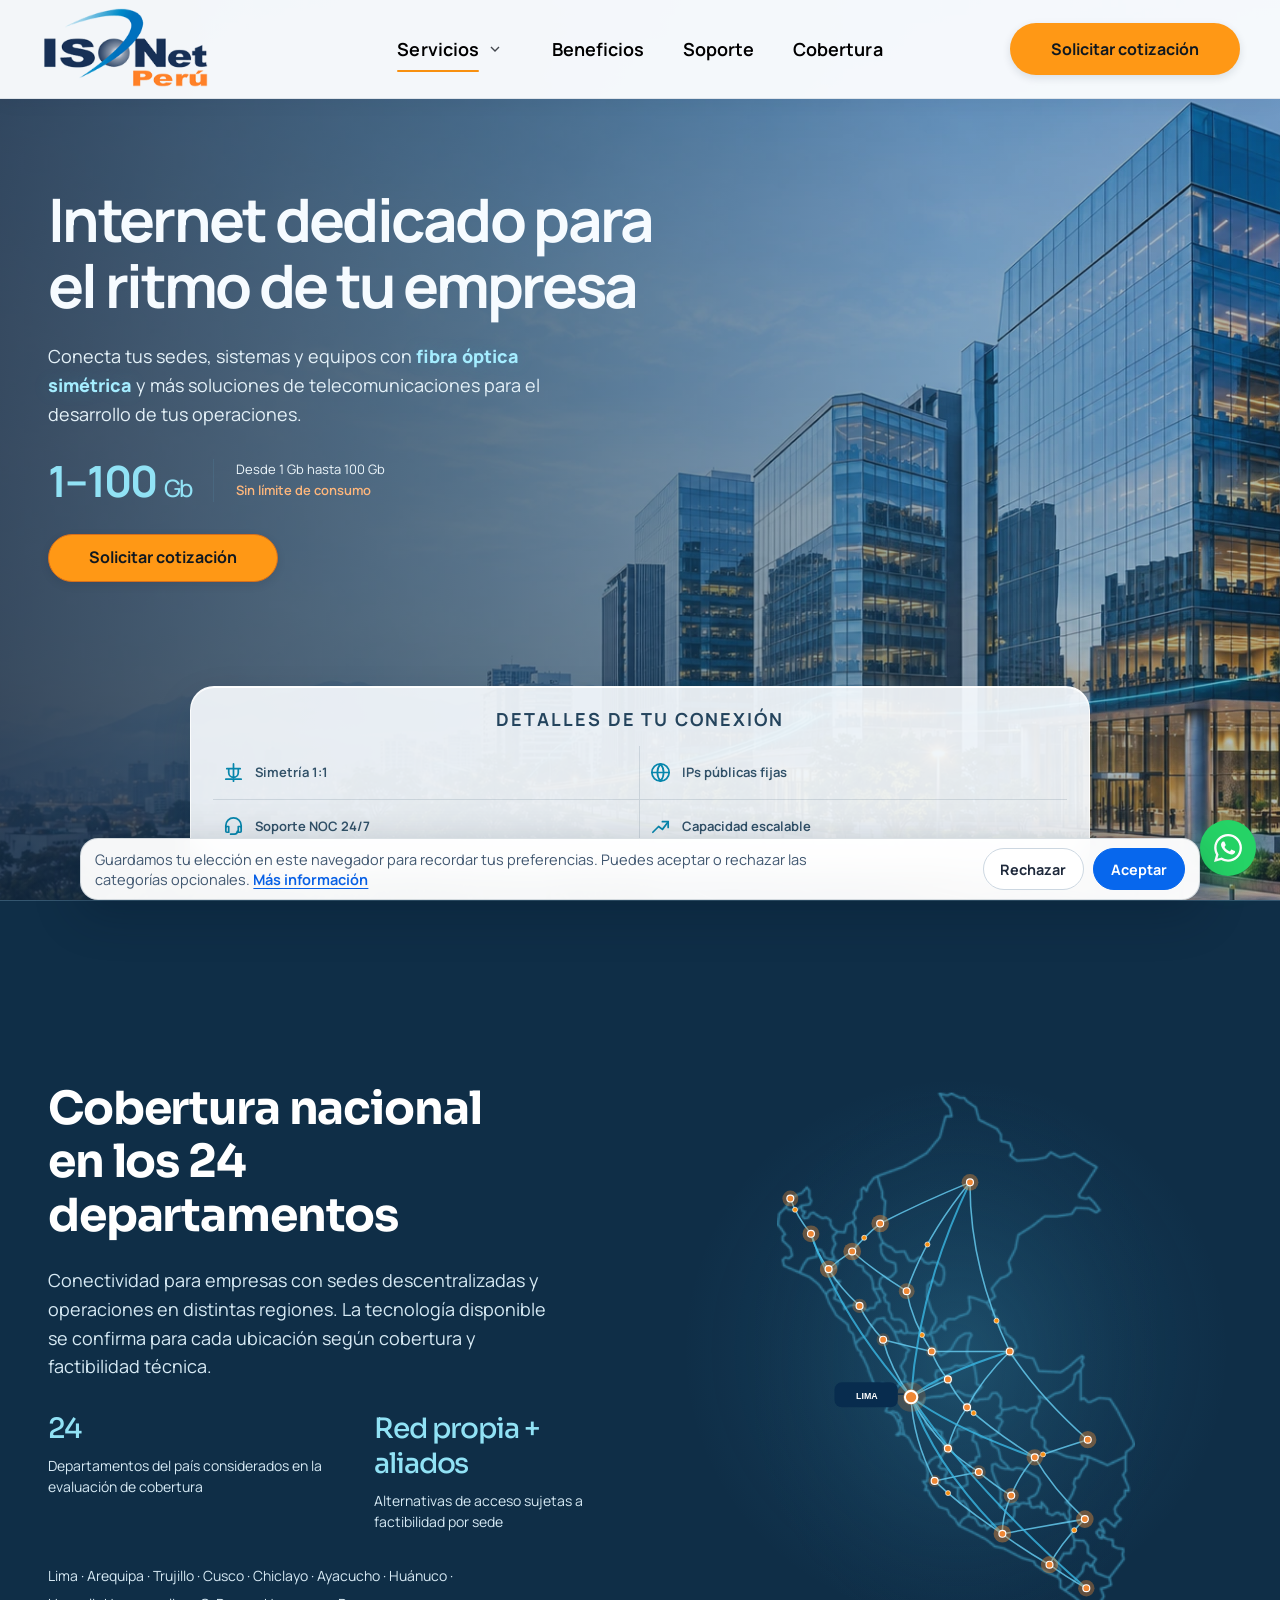
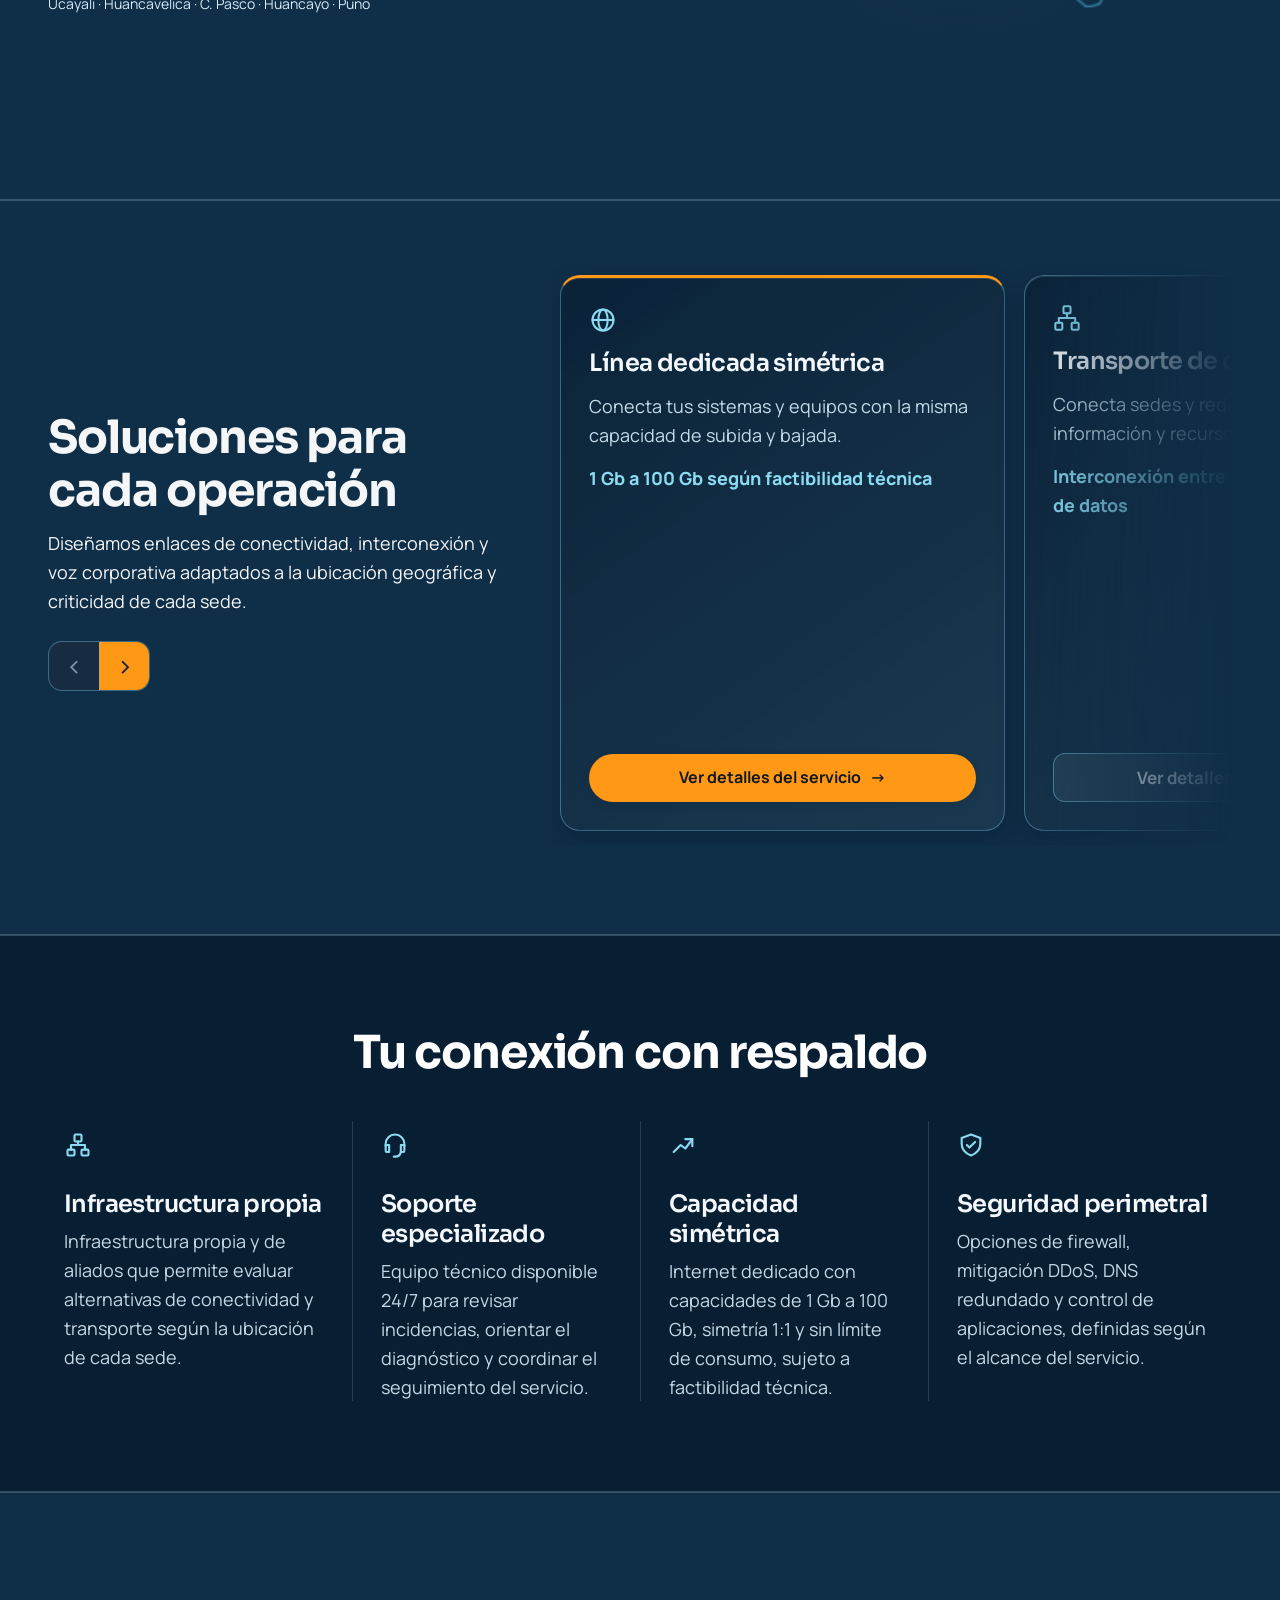
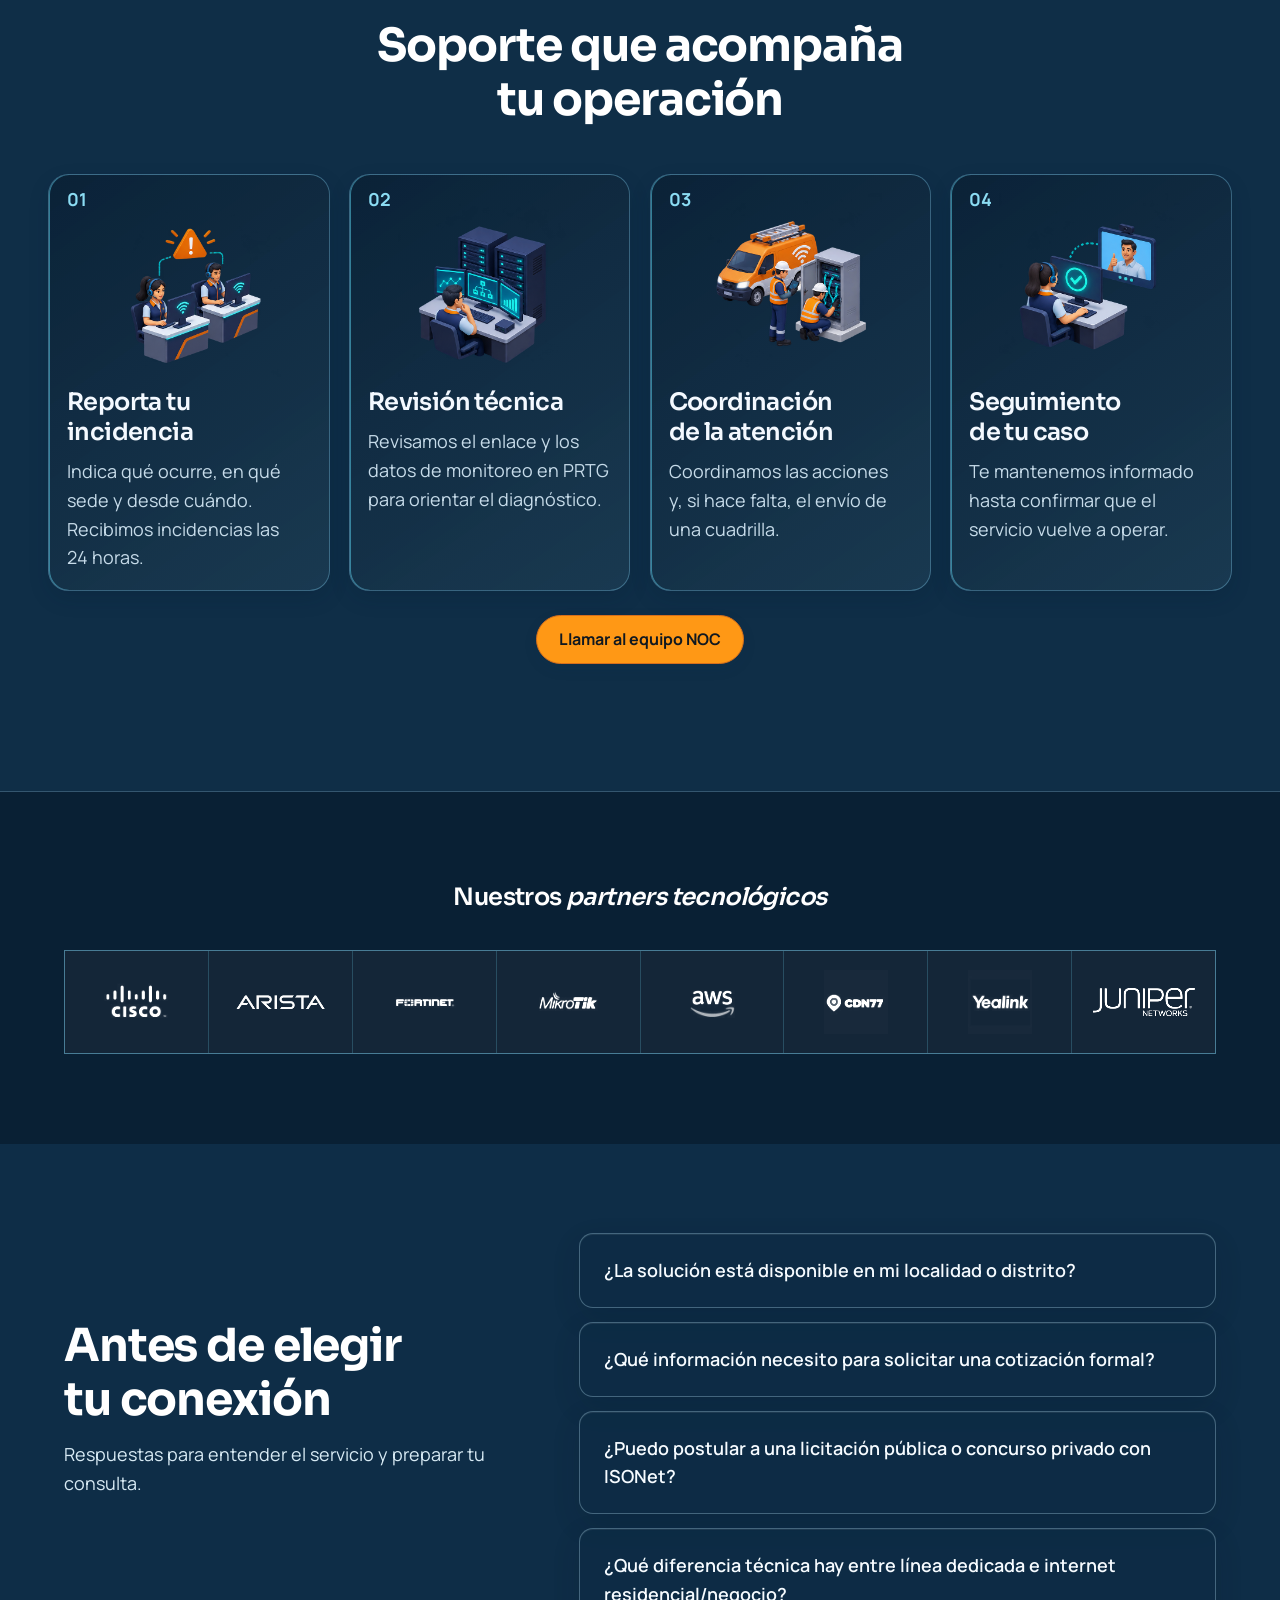
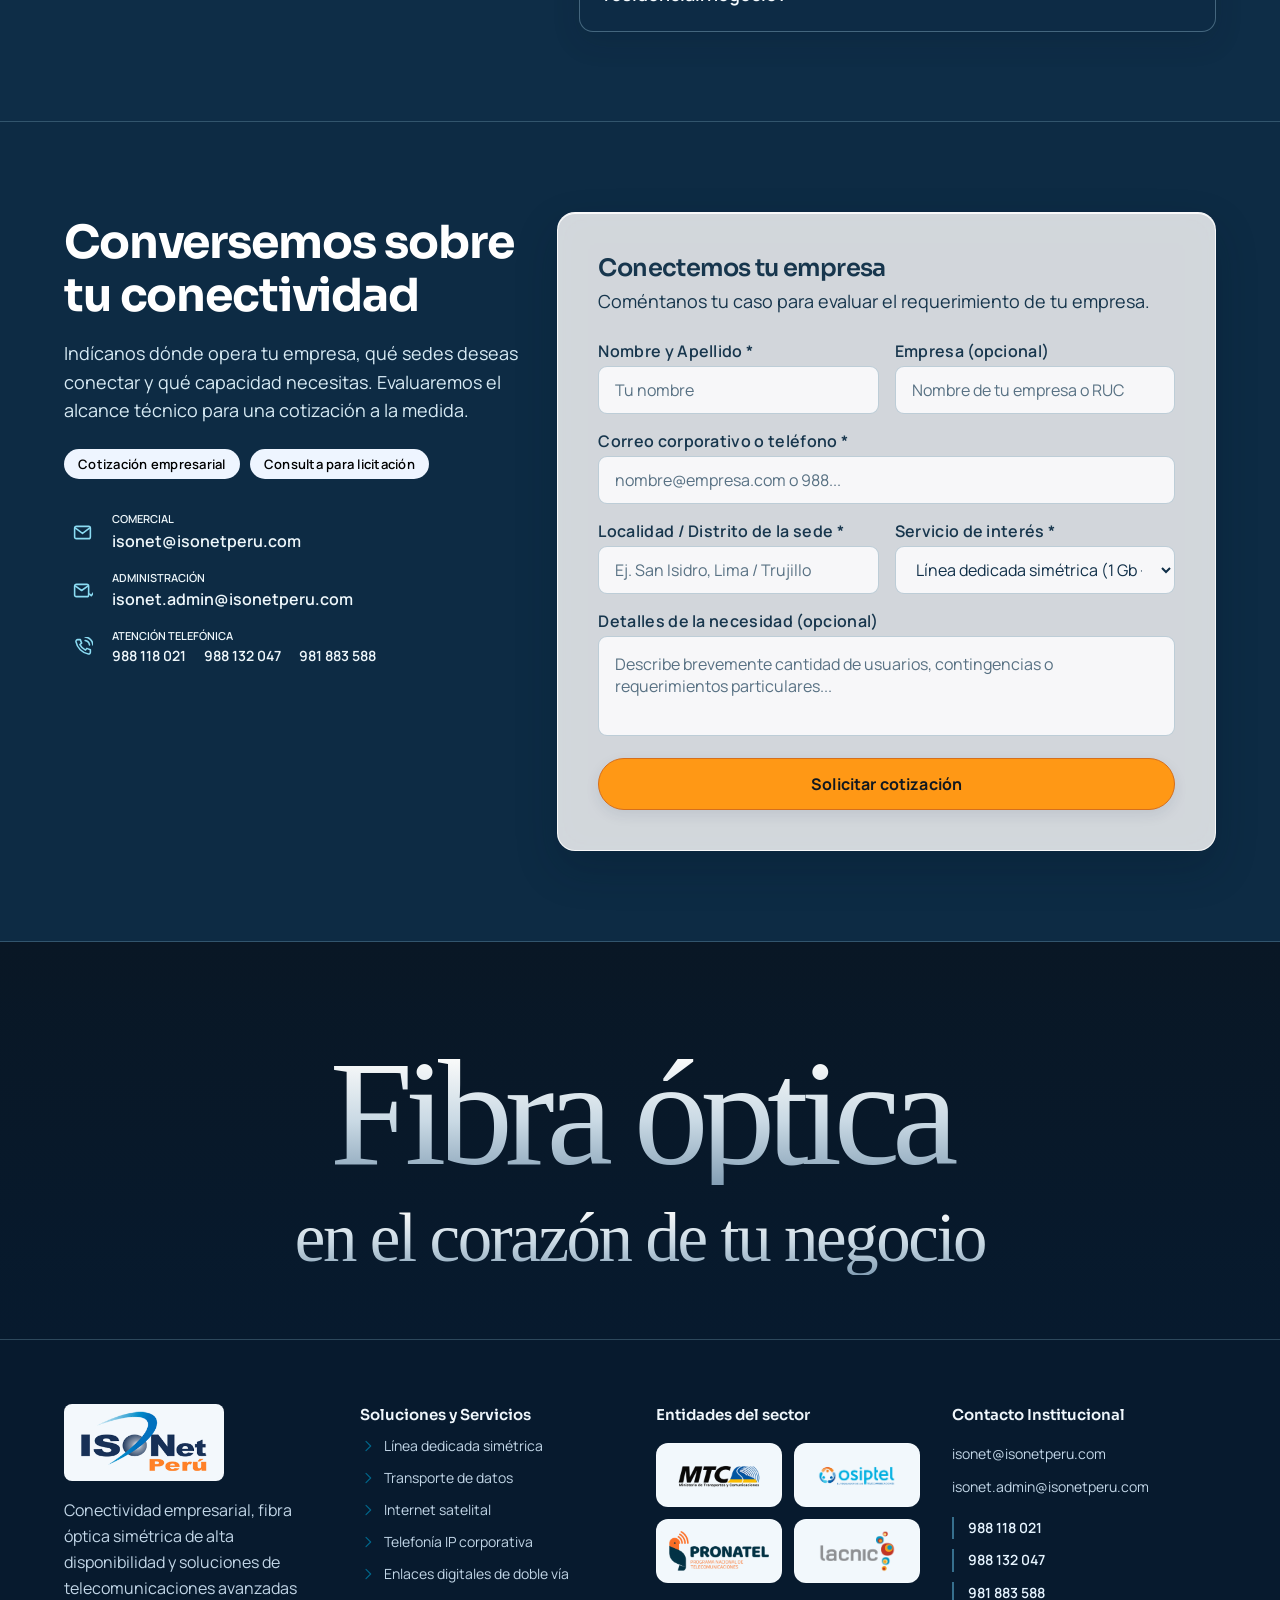
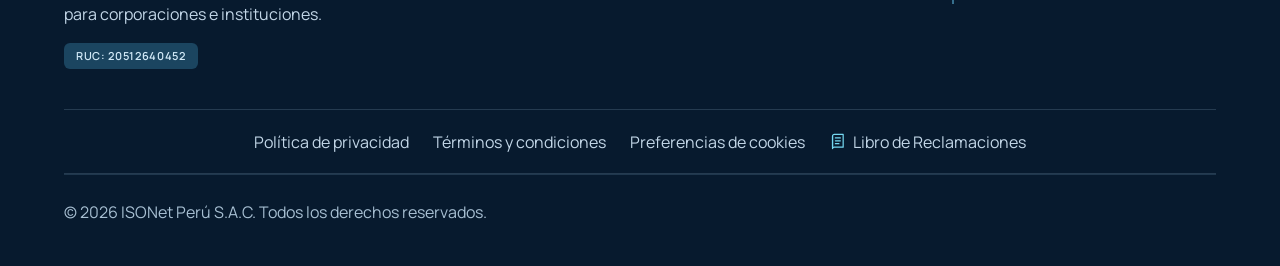
==== commit 9b16ab74: "Refine the service carousel cards, controls and edge fade" ====
--- a/ISONet_Propuesta_Profesional/index.html
+++ b/ISONet_Propuesta_Profesional/index.html
@@ -1,6 +1,6 @@
 <!doctype html>
 
-<html lang="es" data-type="service"><head><meta charset="utf-8"><title>ISONet Perú | Conectividad empresarial</title><meta name="description" content="Internet dedicado simétrico, transporte de datos, internet satelital, telefonía IP y enlaces digitales para empresas. Cobertura sujeta a evaluación técnica."><style>html{background-color:#173d5b}</style><link rel="stylesheet" href="../ISONet_Oficial/assets/index.css"><link rel="stylesheet" href="../ISONet_Oficial/assets/oficial.css?v=9"><meta name="robots" content="noindex,nofollow"><link rel="icon" href="../assets/v2/logo-oficial.svg" type="image/svg+xml"><meta name="page-type" content="service"><meta name="site-kind" content="tech"><link rel="stylesheet" href="propuesta.css?v=3"><link rel="stylesheet" href="portada-integrada.css?v=1"><link rel="stylesheet" href="secciones-conservadas.css?v=1"><link rel="stylesheet" href="ritmo-visual.css?v=1"><link rel="stylesheet" href="estilo-claro.css?v=2"><link rel="stylesheet" href="ajustes-portada.css?v=60"><link rel="stylesheet" href="navegacion-compartida.css?v=9"><link rel="stylesheet" href="legal.css?v=4"><link rel="preconnect" href="https://fonts.googleapis.com"><link rel="preconnect" href="https://fonts.gstatic.com" crossorigin><link href="https://fonts.googleapis.com/css2?family=Manrope:wght@400;500;600;700&family=Sora:wght@600;700&display=swap" rel="stylesheet"><link rel="stylesheet" href="identidad-isonet.css?v=26"><link rel="stylesheet" href="experiencia-isonet.css?v=18"><link rel="stylesheet" href="secciones-portada.css?v=5">
+<html lang="es" data-type="service"><head><meta charset="utf-8"><title>ISONet Perú | Conectividad empresarial</title><meta name="description" content="Internet dedicado simétrico, transporte de datos, internet satelital, telefonía IP y enlaces digitales para empresas. Cobertura sujeta a evaluación técnica."><style>html{background-color:#173d5b}</style><link rel="stylesheet" href="../ISONet_Oficial/assets/index.css"><link rel="stylesheet" href="../ISONet_Oficial/assets/oficial.css?v=9"><meta name="robots" content="noindex,nofollow"><link rel="icon" href="../assets/v2/logo-oficial.svg" type="image/svg+xml"><meta name="page-type" content="service"><meta name="site-kind" content="tech"><link rel="stylesheet" href="propuesta.css?v=3"><link rel="stylesheet" href="portada-integrada.css?v=1"><link rel="stylesheet" href="secciones-conservadas.css?v=1"><link rel="stylesheet" href="ritmo-visual.css?v=1"><link rel="stylesheet" href="estilo-claro.css?v=2"><link rel="stylesheet" href="ajustes-portada.css?v=60"><link rel="stylesheet" href="navegacion-compartida.css?v=9"><link rel="stylesheet" href="legal.css?v=4"><link rel="preconnect" href="https://fonts.googleapis.com"><link rel="preconnect" href="https://fonts.gstatic.com" crossorigin><link href="https://fonts.googleapis.com/css2?family=Manrope:wght@400;500;600;700&family=Sora:wght@600;700&display=swap" rel="stylesheet"><link rel="stylesheet" href="identidad-isonet.css?v=26"><link rel="stylesheet" href="experiencia-isonet.css?v=18"><link rel="stylesheet" href="secciones-portada.css?v=6">
 </head><body data-ux-polish data-home-design="integrated" data-visual-style="claro" data-glass-theme="blue" class="bg-background font-body-md text-on-surface antialiased"><svg class="inline-defs-container" aria-hidden="true" style="position:absolute;width:0;height:0;overflow:hidden"></svg><meta content="width=device-width, initial-scale=1.0" name="viewport"><meta content="web_standard" name="shell-type">
 <style>@layer base{html,body{margin:0;padding:0;}body{overscroll-behavior:none;}main>:first-child{margin-top:0!important;}main>:last-child{margin-bottom:0!important;}}html{scrollbar-width:thin;scrollbar-color:rgba(178,201,214,.48) rgba(9,27,44,.16);overflow-x:clip}::-webkit-scrollbar{width:8px;height:8px}::-webkit-scrollbar:horizontal{display:none;height:0}::-webkit-scrollbar-track{background:rgba(9,27,44,.16)}::-webkit-scrollbar-thumb{background:rgba(178,201,214,.48);border:2px solid transparent;background-clip:padding-box;border-radius:999px}::-webkit-scrollbar-thumb:hover{background:rgba(202,220,230,.68);background-clip:padding-box}</style><header class="official-header"><div class="official-nav"><a class="official-brand" href="index.html" aria-label="ISONet Perú, inicio"><img src="../assets/v2/logo-oficial.svg" alt="ISONet Perú" width="438" height="220" class="official-logo"></a><button class="official-menu-toggle" aria-expanded="false" aria-controls="official-menu" aria-label="Abrir menú">☰</button><nav id="official-menu" aria-label="Navegación principal"><div class="official-solutions"><div class="official-solutions-trigger"><a class="official-solutions-link" href="#soluciones">Servicios</a><button class="official-solutions-toggle" type="button" aria-label="Mostrar lista de soluciones" aria-expanded="false" aria-controls="official-dropdown"><svg width="16" height="16" viewbox="0 0 24 24" fill="none" stroke="currentColor" stroke-width="2" aria-hidden="true"><path d="m6 9 6 6 6-6"></path></svg></button></div><div id="official-dropdown"><a href="linea-dedicada.html"><svg class="official-solution-icon" viewbox="0 0 24 24" fill="none" stroke="currentColor" stroke-width="1.75" stroke-linecap="round" stroke-linejoin="round" aria-hidden="true"><circle cx="12" cy="12" r="9"></circle><ellipse cx="12" cy="12" rx="4" ry="9"></ellipse><path d="M3 12h18"></path></svg><span>Línea dedicada simétrica</span></a><a href="transporte-datos.html"><svg class="official-solution-icon" viewbox="0 0 24 24" fill="none" stroke="currentColor" stroke-width="1.75" stroke-linecap="round" stroke-linejoin="round" aria-hidden="true"><rect x="9" y="2" width="6" height="6" rx="1"></rect><rect x="2" y="16" width="6" height="6" rx="1"></rect><rect x="16" y="16" width="6" height="6" rx="1"></rect><path d="M12 8v4H5v4m7-4h7v4"></path></svg><span>Transporte de datos</span></a><a href="internet-satelital.html"><svg class="official-solution-icon" viewbox="0 0 24 24" fill="none" stroke="currentColor" stroke-width="1.75" stroke-linecap="round" stroke-linejoin="round" aria-hidden="true"><path d="M4 4c0 9 7 16 16 16L4 4ZM10 16l-3 5h10M13 10l6-6M15 3h6v6"></path></svg><span>Internet satelital</span></a><a href="telefonia-ip.html"><svg class="official-solution-icon" viewbox="0 0 24 24" fill="none" stroke="currentColor" stroke-width="1.75" stroke-linecap="round" stroke-linejoin="round" aria-hidden="true"><path d="M22 16.9v3a2 2 0 0 1-2.2 2A20 20 0 0 1 2.1 4.2 2 2 0 0 1 4.1 2h3a2 2 0 0 1 2 1.7l.7 2.8a2 2 0 0 1-.4 2.1L8.1 9.9a16 16 0 0 0 6 6l1.3-1.3a2 2 0 0 1 2.1-.4l2.8.7a2 2 0 0 1 1.7 2Z"></path></svg><span>Telefonía IP</span></a><a href="enlaces-digitales.html"><svg class="official-solution-icon" viewbox="0 0 24 24" fill="none" stroke="currentColor" stroke-width="1.75" stroke-linecap="round" stroke-linejoin="round" aria-hidden="true"><path d="M4 21l8-17 8 17M7 15h10M10 9h4M3 4a13 13 0 0 0 0 11M21 4a13 13 0 0 1 0 11"></path></svg><span>Enlaces digitales de doble vía</span></a></div></div><a href="index.html#beneficios">Beneficios</a><a href="index.html#soporte">Soporte</a><a href="index.html#cobertura">Cobertura</a></nav><a class="official-quote" href="#cotizar">Solicitar cotización</a></div></header><main class="w-full pt-28 bg-background"><div class="flex flex-col w-full">
 
@@ -24,8 +24,8 @@
         <p>Diseñamos enlaces de conectividad, interconexión y voz corporativa adaptados a la ubicación geográfica y criticidad de cada sede.</p>
       </div>
       <div class="glass-service-controls" role="group" aria-label="Controles de soluciones">
-        <button type="button" data-solution-step="-1" aria-controls="glass-service-track" aria-label="Solución anterior"><span aria-hidden="true">←</span></button>
-        <button type="button" data-solution-step="1" aria-controls="glass-service-track" aria-label="Solución siguiente"><span aria-hidden="true">→</span></button>
+        <button type="button" data-solution-step="-1" aria-controls="glass-service-track" aria-label="Solución anterior"><span aria-hidden="true">‹</span></button>
+        <button type="button" data-solution-step="1" aria-controls="glass-service-track" aria-label="Solución siguiente"><span aria-hidden="true">›</span></button>
       </div>
     </div>
     <div class="glass-service-grid" id="glass-service-track" tabindex="0" role="region" aria-label="Catálogo de soluciones">
@@ -300,26 +300,26 @@
 
 
 
-<script src="../ISONet_Oficial/assets/oficial.js?v=3"></script><script src="propuesta.js"></script><script src="navegacion-compartida.js?v=17"></script><script src="contenido-rutas.js?v=1"></script><script src="navegacion-fluida.js?v=2"></script><script src="cookies-consent.js?v=2"></script><script src="mobile-action-bar.js?v=1"></script></body></html>
-
-
-
-
-
-
-
-
-
-
-
-
-
-
-
-
-
-
-
-
-
-
+<script src="../ISONet_Oficial/assets/oficial.js?v=3"></script><script src="propuesta.js"></script><script src="navegacion-compartida.js?v=19"></script><script src="contenido-rutas.js?v=1"></script><script src="navegacion-fluida.js?v=2"></script><script src="cookies-consent.js?v=2"></script><script src="mobile-action-bar.js?v=1"></script></body></html>
+
+
+
+
+
+
+
+
+
+
+
+
+
+
+
+
+
+
+
+
+
+
--- a/ISONet_Propuesta_Profesional/secciones-portada.css
+++ b/ISONet_Propuesta_Profesional/secciones-portada.css
@@ -39,27 +39,49 @@
 html body[data-ux-polish] main #soluciones .glass-service-layout .home-solutions-intro {
   margin-block: 0 !important;
 }
+/* Joined controls echo the site's orange calls to action. */
 .glass-service-controls {
   display: flex;
-  gap: 8px;
+  width: fit-content;
   margin-top: clamp(16px, 2vw, 28px);
+  border: 1px solid var(--glass-edge);
+  border-radius: 14px;
+  background: #172c43;
 }
 .glass-service-controls button {
   display: grid;
   place-items: center;
-  width: 48px;
+  width: 50px;
   height: 48px;
-  border: 1px solid var(--glass-edge);
-  border-radius: 12px;
-  background: var(--glass-surface);
-  color: #ff9815;
-  font-size: 23px;
+  padding: 0 0 3px;
+  border: 0;
+  border-radius: 13px 0 0 13px;
+  background: transparent;
+  color: var(--glass-ink);
+  font-size: 28px;
+  line-height: 1;
   cursor: pointer;
 }
-.glass-service-controls button:hover {
-  border-color: #ff9815;
+.glass-service-controls button + button {
+  border-inline-start: 1px solid var(--glass-edge);
+  border-radius: 0 13px 13px 0;
   background: #ff9815;
   color: #10243d;
+}
+.glass-service-controls button:hover:not([aria-disabled="true"]) {
+  background: #ffae47;
+  color: #10243d;
+}
+.glass-service-controls button[aria-disabled="true"] {
+  background: transparent;
+  color: var(--glass-copy);
+  opacity: .58;
+  cursor: default;
+}
+.glass-service-controls button:focus-visible {
+  outline: 2px solid var(--glass-cyan);
+  outline-offset: 2px;
+  z-index: 1;
 }
 .glass-service-grid {
   display: grid;
@@ -74,6 +96,10 @@
   scroll-padding-inline: 8px;
   scrollbar-width: none;
 }
+.glass-service-grid:not([data-at-end="true"]):not(:focus-within) {
+  -webkit-mask-image: linear-gradient(to right, #000 var(--glass-rail-fade, 70%), transparent);
+  mask-image: linear-gradient(to right, #000 var(--glass-rail-fade, 70%), transparent);
+}
 .glass-service-grid::-webkit-scrollbar { display: none; }
 .glass-service-grid:focus-visible {
   outline: 2px solid var(--glass-cyan);
@@ -81,7 +107,10 @@
 }
 .glass-service-card {
   min-width: 0;
-  min-height: clamp(280px, 30vw, 405px);
+  width: 100%;
+  box-sizing: border-box;
+  min-height: clamp(370px, 41vw, 570px);
+  aspect-ratio: 4 / 5;
   scroll-snap-align: start;
   display: flex;
   flex-direction: column;
@@ -220,6 +249,6 @@
   .glass-service-grid { grid-auto-columns: 63%; }
 }
 @media (max-width: 540px) {
-  .glass-service-grid { grid-auto-columns: 88%; }
-  .glass-service-card { min-height: 275px; }
-}
+  .glass-service-grid { grid-auto-columns: 88%; --glass-rail-fade: 90%; }
+  .glass-service-card { min-height: 365px; }
+}
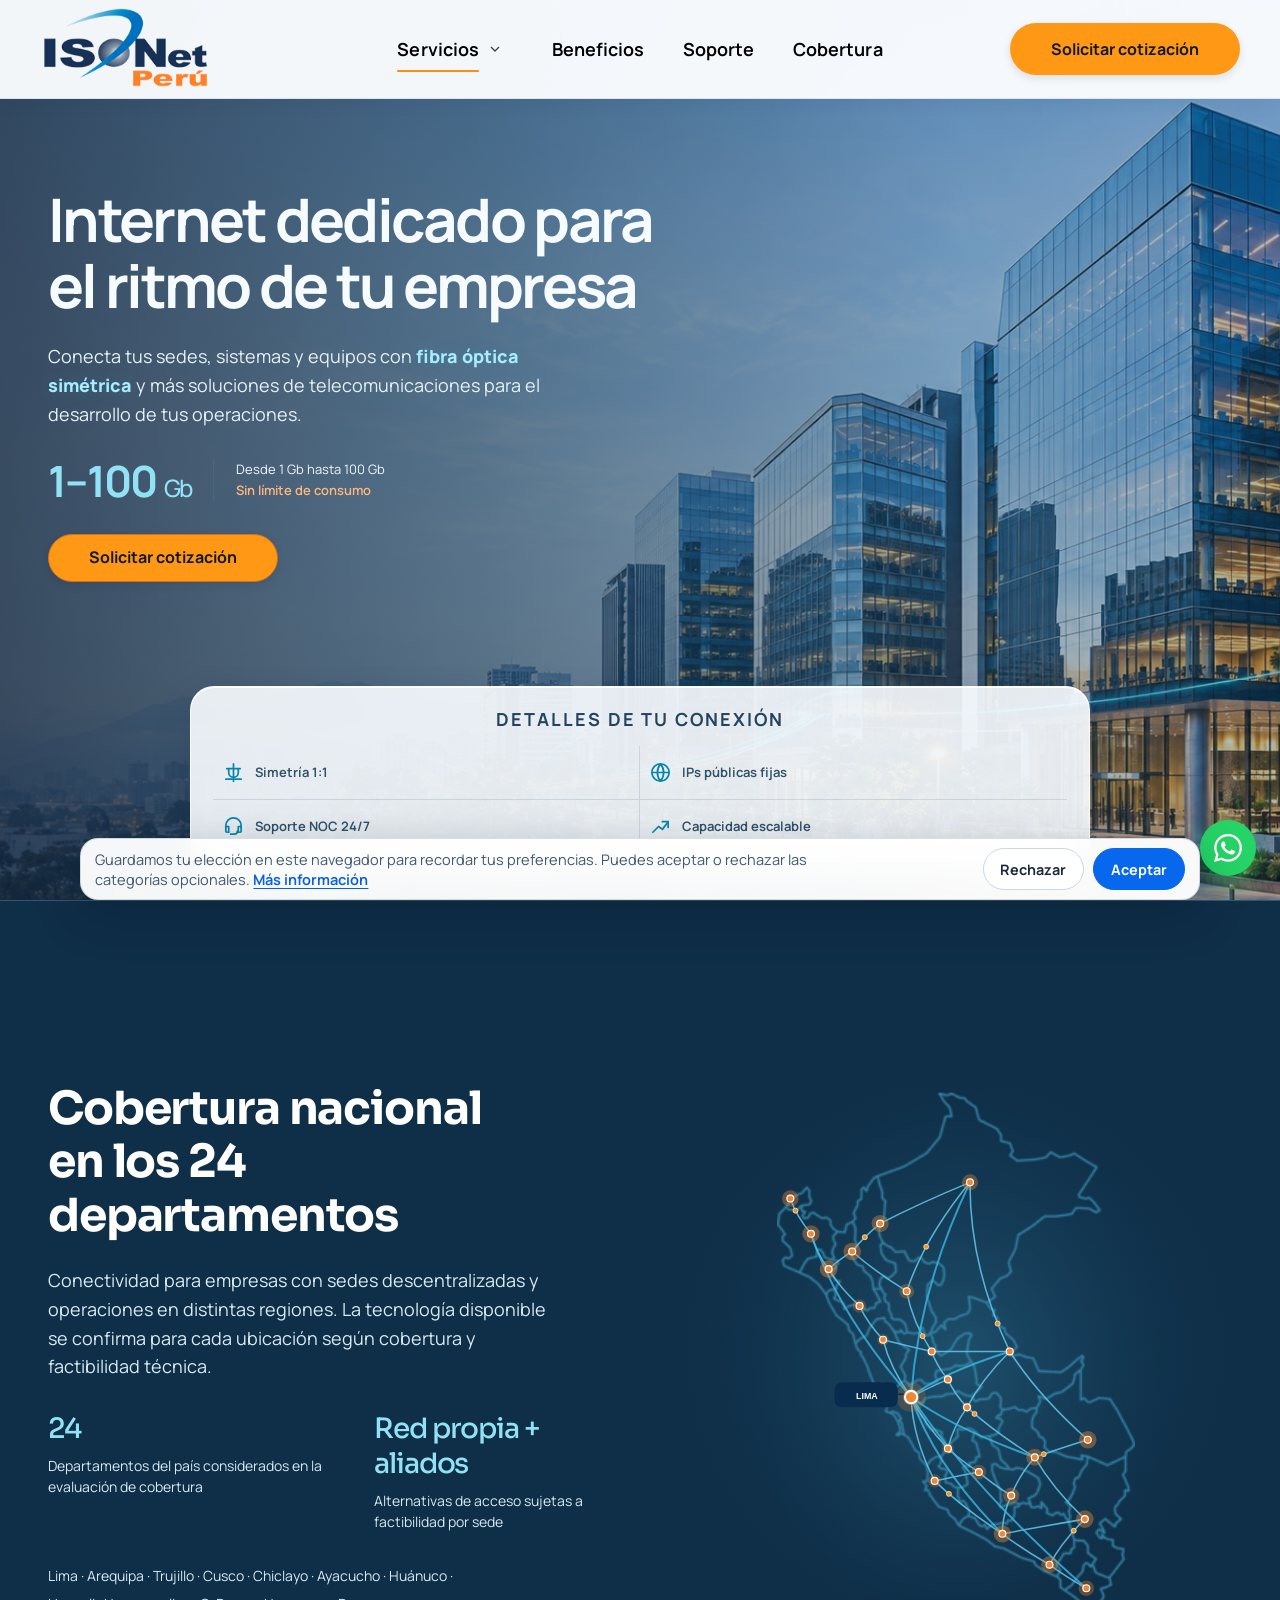
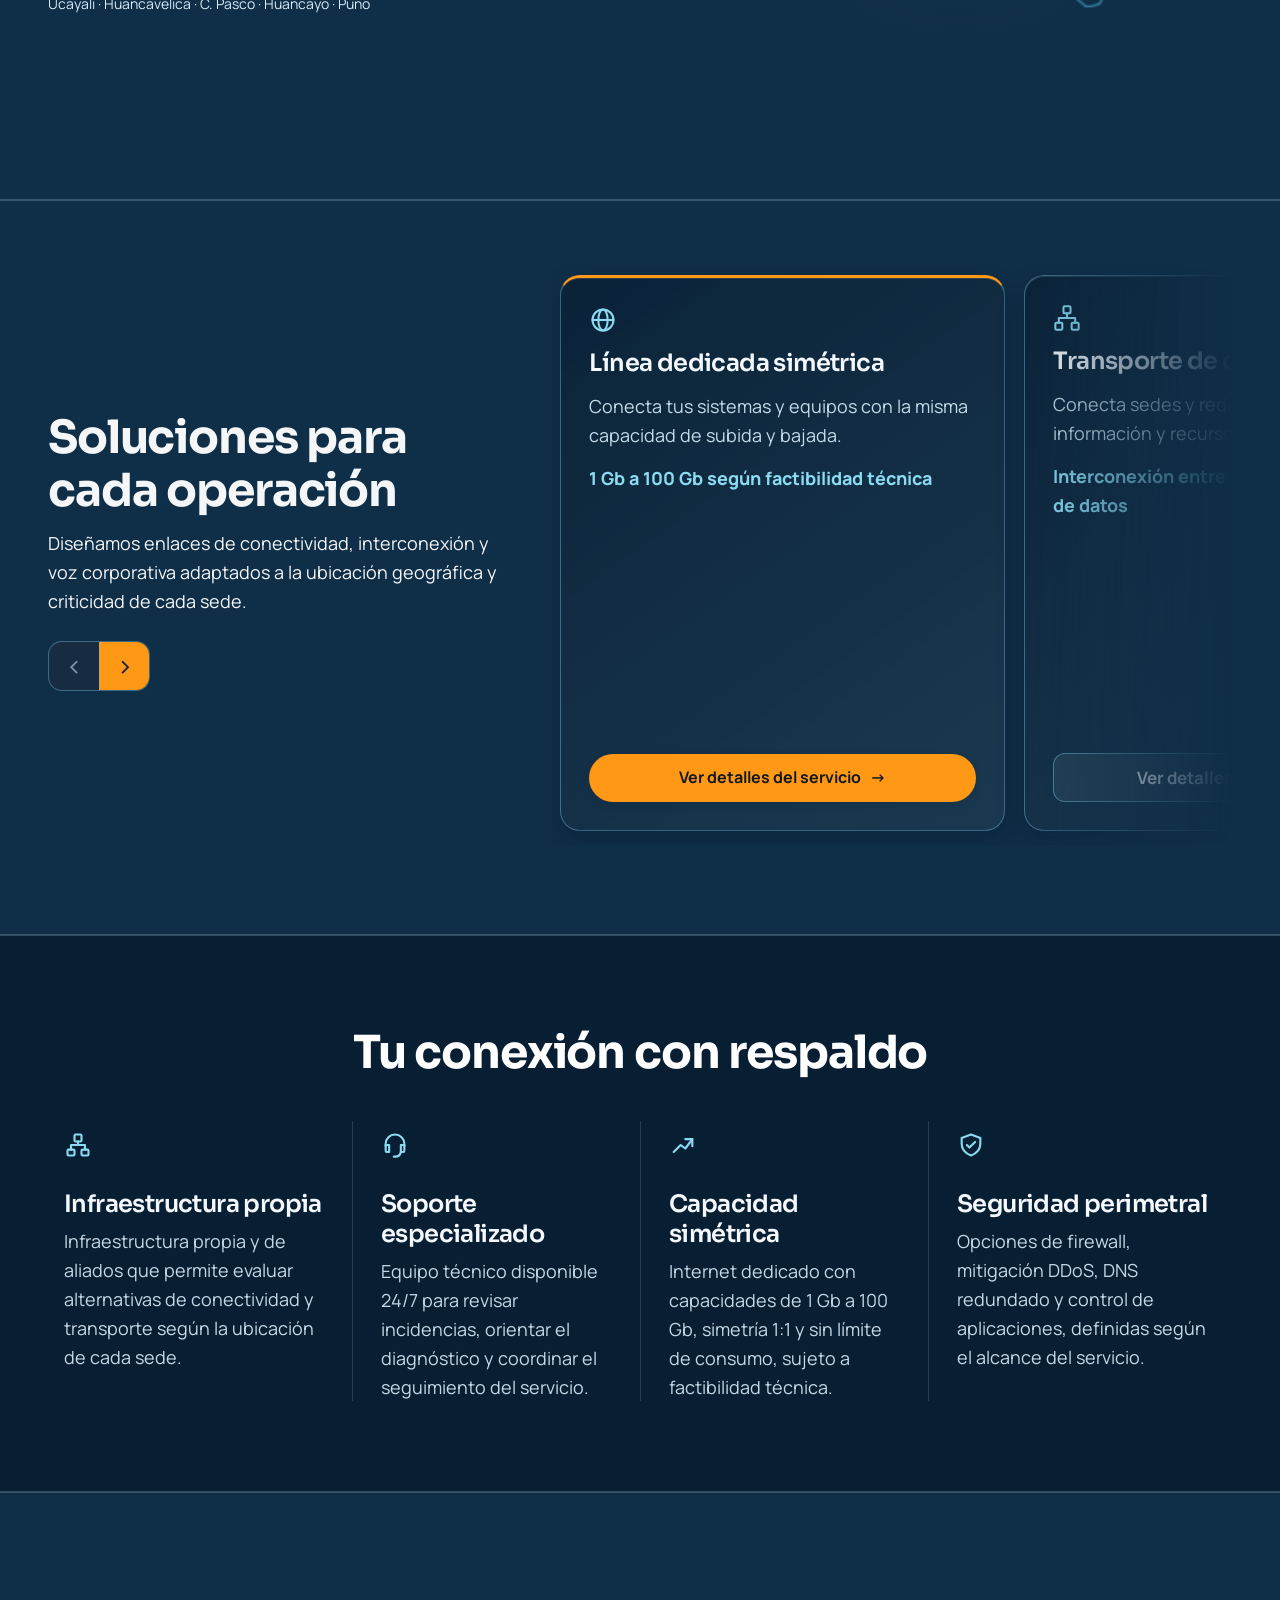
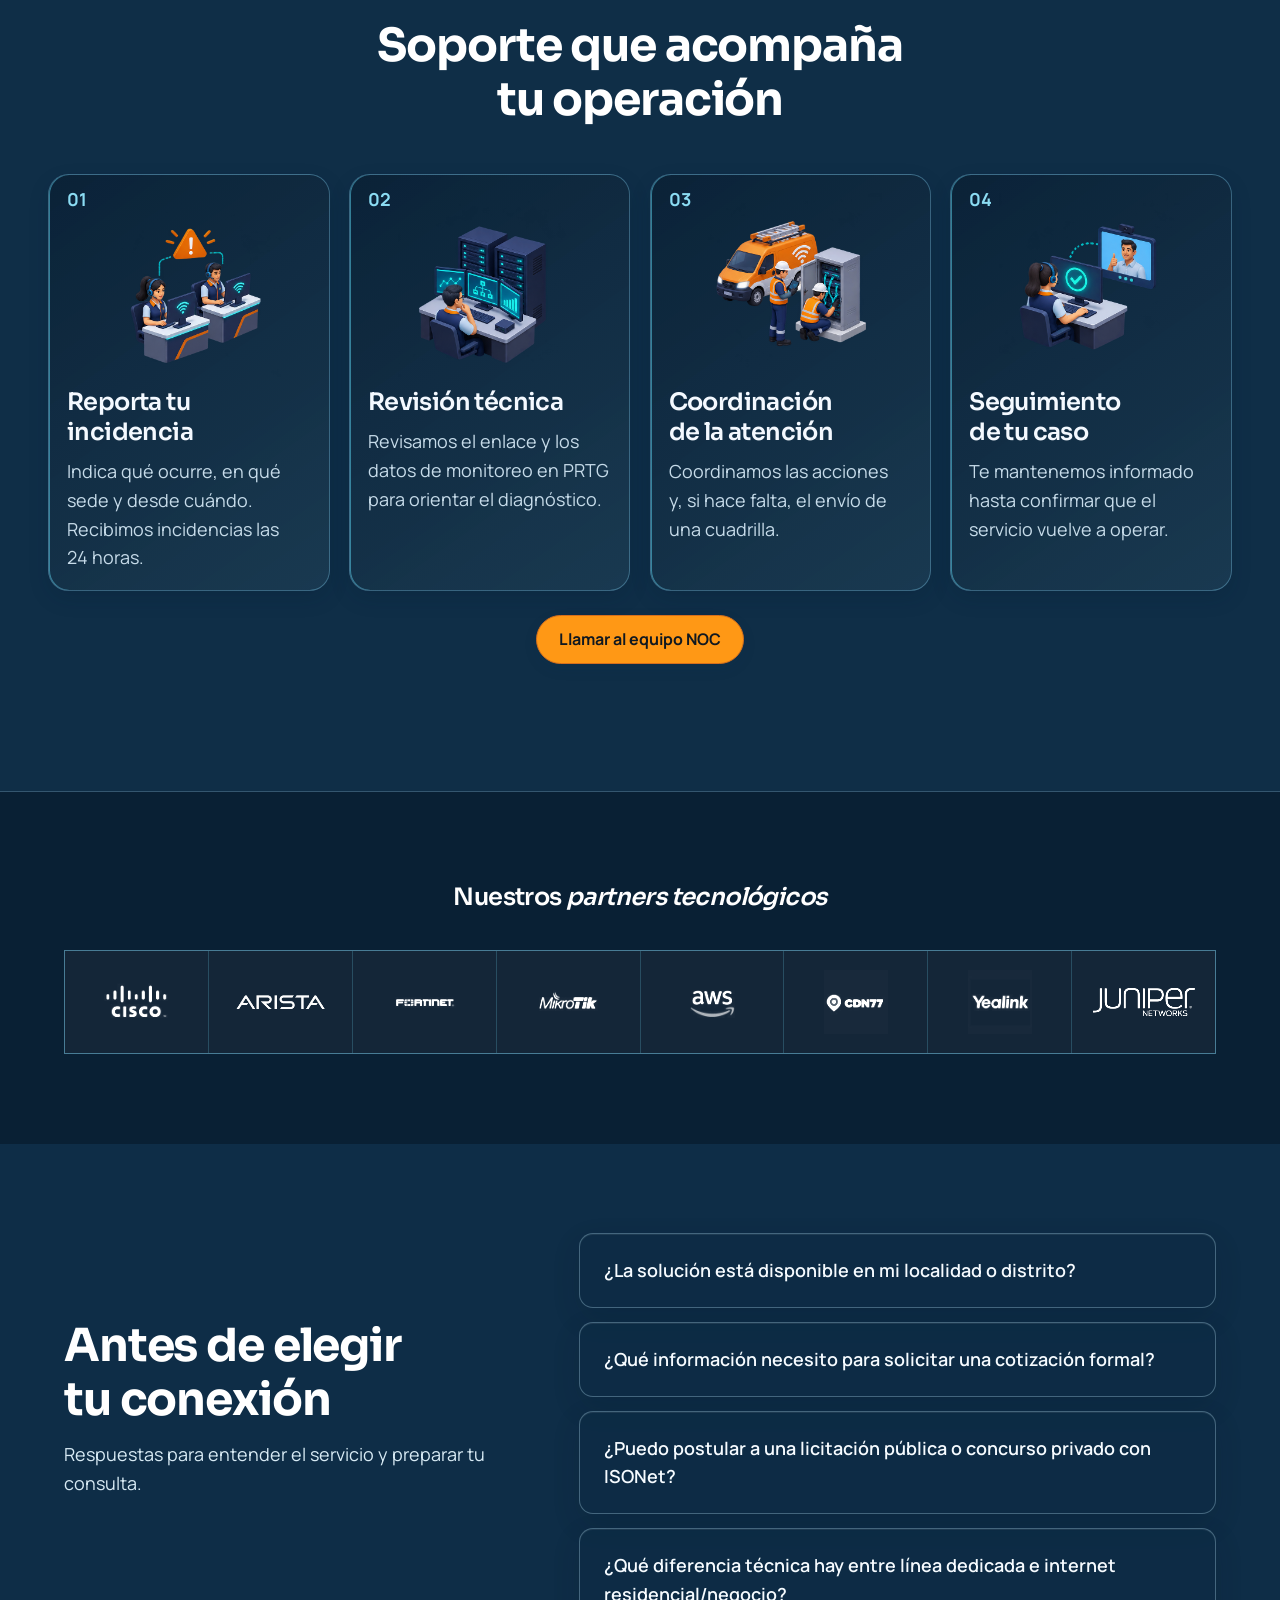
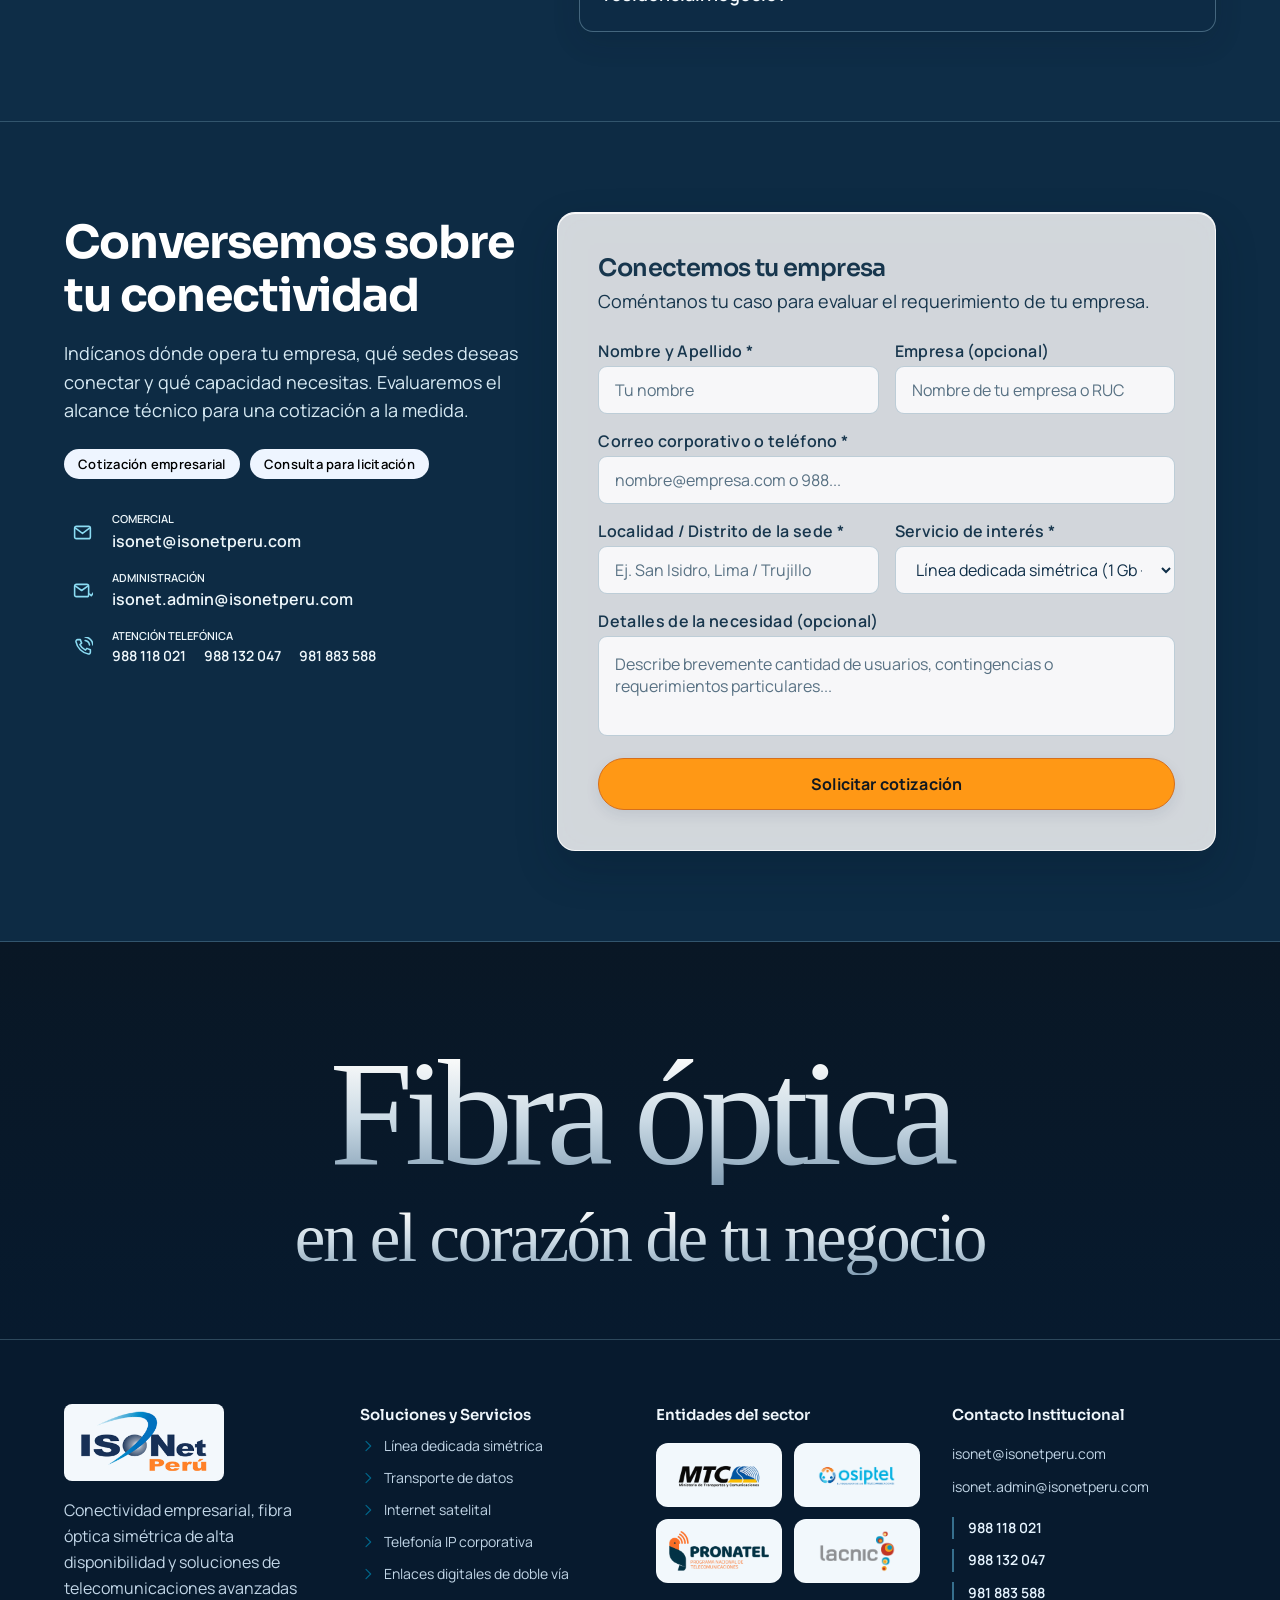
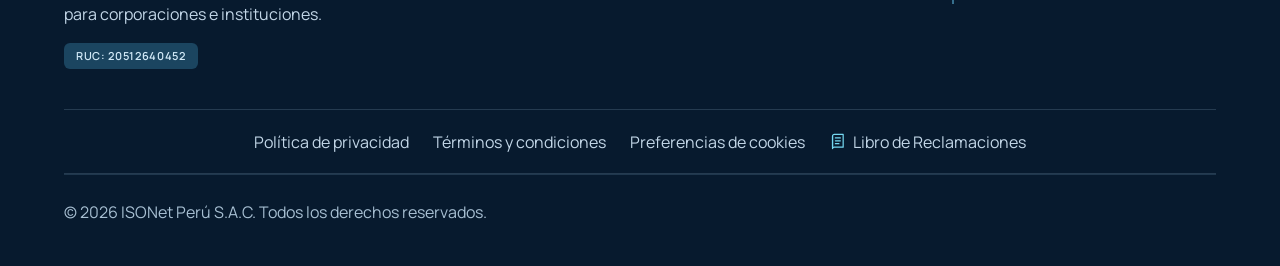
==== commit d7f8a483: "Highlight both available catalog arrows" ====
--- a/ISONet_Propuesta_Profesional/index.html
+++ b/ISONet_Propuesta_Profesional/index.html
@@ -1,6 +1,6 @@
 <!doctype html>
 
-<html lang="es" data-type="service"><head><meta charset="utf-8"><title>ISONet Perú | Conectividad empresarial</title><meta name="description" content="Internet dedicado simétrico, transporte de datos, internet satelital, telefonía IP y enlaces digitales para empresas. Cobertura sujeta a evaluación técnica."><style>html{background-color:#173d5b}</style><link rel="stylesheet" href="../ISONet_Oficial/assets/index.css"><link rel="stylesheet" href="../ISONet_Oficial/assets/oficial.css?v=9"><meta name="robots" content="noindex,nofollow"><link rel="icon" href="../assets/v2/logo-oficial.svg" type="image/svg+xml"><meta name="page-type" content="service"><meta name="site-kind" content="tech"><link rel="stylesheet" href="propuesta.css?v=3"><link rel="stylesheet" href="portada-integrada.css?v=1"><link rel="stylesheet" href="secciones-conservadas.css?v=1"><link rel="stylesheet" href="ritmo-visual.css?v=1"><link rel="stylesheet" href="estilo-claro.css?v=2"><link rel="stylesheet" href="ajustes-portada.css?v=60"><link rel="stylesheet" href="navegacion-compartida.css?v=9"><link rel="stylesheet" href="legal.css?v=4"><link rel="preconnect" href="https://fonts.googleapis.com"><link rel="preconnect" href="https://fonts.gstatic.com" crossorigin><link href="https://fonts.googleapis.com/css2?family=Manrope:wght@400;500;600;700&family=Sora:wght@600;700&display=swap" rel="stylesheet"><link rel="stylesheet" href="identidad-isonet.css?v=26"><link rel="stylesheet" href="experiencia-isonet.css?v=18"><link rel="stylesheet" href="secciones-portada.css?v=6">
+<html lang="es" data-type="service"><head><meta charset="utf-8"><title>ISONet Perú | Conectividad empresarial</title><meta name="description" content="Internet dedicado simétrico, transporte de datos, internet satelital, telefonía IP y enlaces digitales para empresas. Cobertura sujeta a evaluación técnica."><style>html{background-color:#173d5b}</style><link rel="stylesheet" href="../ISONet_Oficial/assets/index.css"><link rel="stylesheet" href="../ISONet_Oficial/assets/oficial.css?v=9"><meta name="robots" content="noindex,nofollow"><link rel="icon" href="../assets/v2/logo-oficial.svg" type="image/svg+xml"><meta name="page-type" content="service"><meta name="site-kind" content="tech"><link rel="stylesheet" href="propuesta.css?v=3"><link rel="stylesheet" href="portada-integrada.css?v=1"><link rel="stylesheet" href="secciones-conservadas.css?v=1"><link rel="stylesheet" href="ritmo-visual.css?v=1"><link rel="stylesheet" href="estilo-claro.css?v=2"><link rel="stylesheet" href="ajustes-portada.css?v=60"><link rel="stylesheet" href="navegacion-compartida.css?v=9"><link rel="stylesheet" href="legal.css?v=4"><link rel="preconnect" href="https://fonts.googleapis.com"><link rel="preconnect" href="https://fonts.gstatic.com" crossorigin><link href="https://fonts.googleapis.com/css2?family=Manrope:wght@400;500;600;700&family=Sora:wght@600;700&display=swap" rel="stylesheet"><link rel="stylesheet" href="identidad-isonet.css?v=26"><link rel="stylesheet" href="experiencia-isonet.css?v=18"><link rel="stylesheet" href="secciones-portada.css?v=7">
 </head><body data-ux-polish data-home-design="integrated" data-visual-style="claro" data-glass-theme="blue" class="bg-background font-body-md text-on-surface antialiased"><svg class="inline-defs-container" aria-hidden="true" style="position:absolute;width:0;height:0;overflow:hidden"></svg><meta content="width=device-width, initial-scale=1.0" name="viewport"><meta content="web_standard" name="shell-type">
 <style>@layer base{html,body{margin:0;padding:0;}body{overscroll-behavior:none;}main>:first-child{margin-top:0!important;}main>:last-child{margin-bottom:0!important;}}html{scrollbar-width:thin;scrollbar-color:rgba(178,201,214,.48) rgba(9,27,44,.16);overflow-x:clip}::-webkit-scrollbar{width:8px;height:8px}::-webkit-scrollbar:horizontal{display:none;height:0}::-webkit-scrollbar-track{background:rgba(9,27,44,.16)}::-webkit-scrollbar-thumb{background:rgba(178,201,214,.48);border:2px solid transparent;background-clip:padding-box;border-radius:999px}::-webkit-scrollbar-thumb:hover{background:rgba(202,220,230,.68);background-clip:padding-box}</style><header class="official-header"><div class="official-nav"><a class="official-brand" href="index.html" aria-label="ISONet Perú, inicio"><img src="../assets/v2/logo-oficial.svg" alt="ISONet Perú" width="438" height="220" class="official-logo"></a><button class="official-menu-toggle" aria-expanded="false" aria-controls="official-menu" aria-label="Abrir menú">☰</button><nav id="official-menu" aria-label="Navegación principal"><div class="official-solutions"><div class="official-solutions-trigger"><a class="official-solutions-link" href="#soluciones">Servicios</a><button class="official-solutions-toggle" type="button" aria-label="Mostrar lista de soluciones" aria-expanded="false" aria-controls="official-dropdown"><svg width="16" height="16" viewbox="0 0 24 24" fill="none" stroke="currentColor" stroke-width="2" aria-hidden="true"><path d="m6 9 6 6 6-6"></path></svg></button></div><div id="official-dropdown"><a href="linea-dedicada.html"><svg class="official-solution-icon" viewbox="0 0 24 24" fill="none" stroke="currentColor" stroke-width="1.75" stroke-linecap="round" stroke-linejoin="round" aria-hidden="true"><circle cx="12" cy="12" r="9"></circle><ellipse cx="12" cy="12" rx="4" ry="9"></ellipse><path d="M3 12h18"></path></svg><span>Línea dedicada simétrica</span></a><a href="transporte-datos.html"><svg class="official-solution-icon" viewbox="0 0 24 24" fill="none" stroke="currentColor" stroke-width="1.75" stroke-linecap="round" stroke-linejoin="round" aria-hidden="true"><rect x="9" y="2" width="6" height="6" rx="1"></rect><rect x="2" y="16" width="6" height="6" rx="1"></rect><rect x="16" y="16" width="6" height="6" rx="1"></rect><path d="M12 8v4H5v4m7-4h7v4"></path></svg><span>Transporte de datos</span></a><a href="internet-satelital.html"><svg class="official-solution-icon" viewbox="0 0 24 24" fill="none" stroke="currentColor" stroke-width="1.75" stroke-linecap="round" stroke-linejoin="round" aria-hidden="true"><path d="M4 4c0 9 7 16 16 16L4 4ZM10 16l-3 5h10M13 10l6-6M15 3h6v6"></path></svg><span>Internet satelital</span></a><a href="telefonia-ip.html"><svg class="official-solution-icon" viewbox="0 0 24 24" fill="none" stroke="currentColor" stroke-width="1.75" stroke-linecap="round" stroke-linejoin="round" aria-hidden="true"><path d="M22 16.9v3a2 2 0 0 1-2.2 2A20 20 0 0 1 2.1 4.2 2 2 0 0 1 4.1 2h3a2 2 0 0 1 2 1.7l.7 2.8a2 2 0 0 1-.4 2.1L8.1 9.9a16 16 0 0 0 6 6l1.3-1.3a2 2 0 0 1 2.1-.4l2.8.7a2 2 0 0 1 1.7 2Z"></path></svg><span>Telefonía IP</span></a><a href="enlaces-digitales.html"><svg class="official-solution-icon" viewbox="0 0 24 24" fill="none" stroke="currentColor" stroke-width="1.75" stroke-linecap="round" stroke-linejoin="round" aria-hidden="true"><path d="M4 21l8-17 8 17M7 15h10M10 9h4M3 4a13 13 0 0 0 0 11M21 4a13 13 0 0 1 0 11"></path></svg><span>Enlaces digitales de doble vía</span></a></div></div><a href="index.html#beneficios">Beneficios</a><a href="index.html#soporte">Soporte</a><a href="index.html#cobertura">Cobertura</a></nav><a class="official-quote" href="#cotizar">Solicitar cotización</a></div></header><main class="w-full pt-28 bg-background"><div class="flex flex-col w-full">
 
--- a/ISONet_Propuesta_Profesional/secciones-portada.css
+++ b/ISONet_Propuesta_Profesional/secciones-portada.css
@@ -56,8 +56,8 @@
   padding: 0 0 3px;
   border: 0;
   border-radius: 13px 0 0 13px;
-  background: transparent;
-  color: var(--glass-ink);
+  background: #ff9815;
+  color: #10243d;
   font-size: 28px;
   line-height: 1;
   cursor: pointer;
@@ -65,8 +65,6 @@
 .glass-service-controls button + button {
   border-inline-start: 1px solid var(--glass-edge);
   border-radius: 0 13px 13px 0;
-  background: #ff9815;
-  color: #10243d;
 }
 .glass-service-controls button:hover:not([aria-disabled="true"]) {
   background: #ffae47;
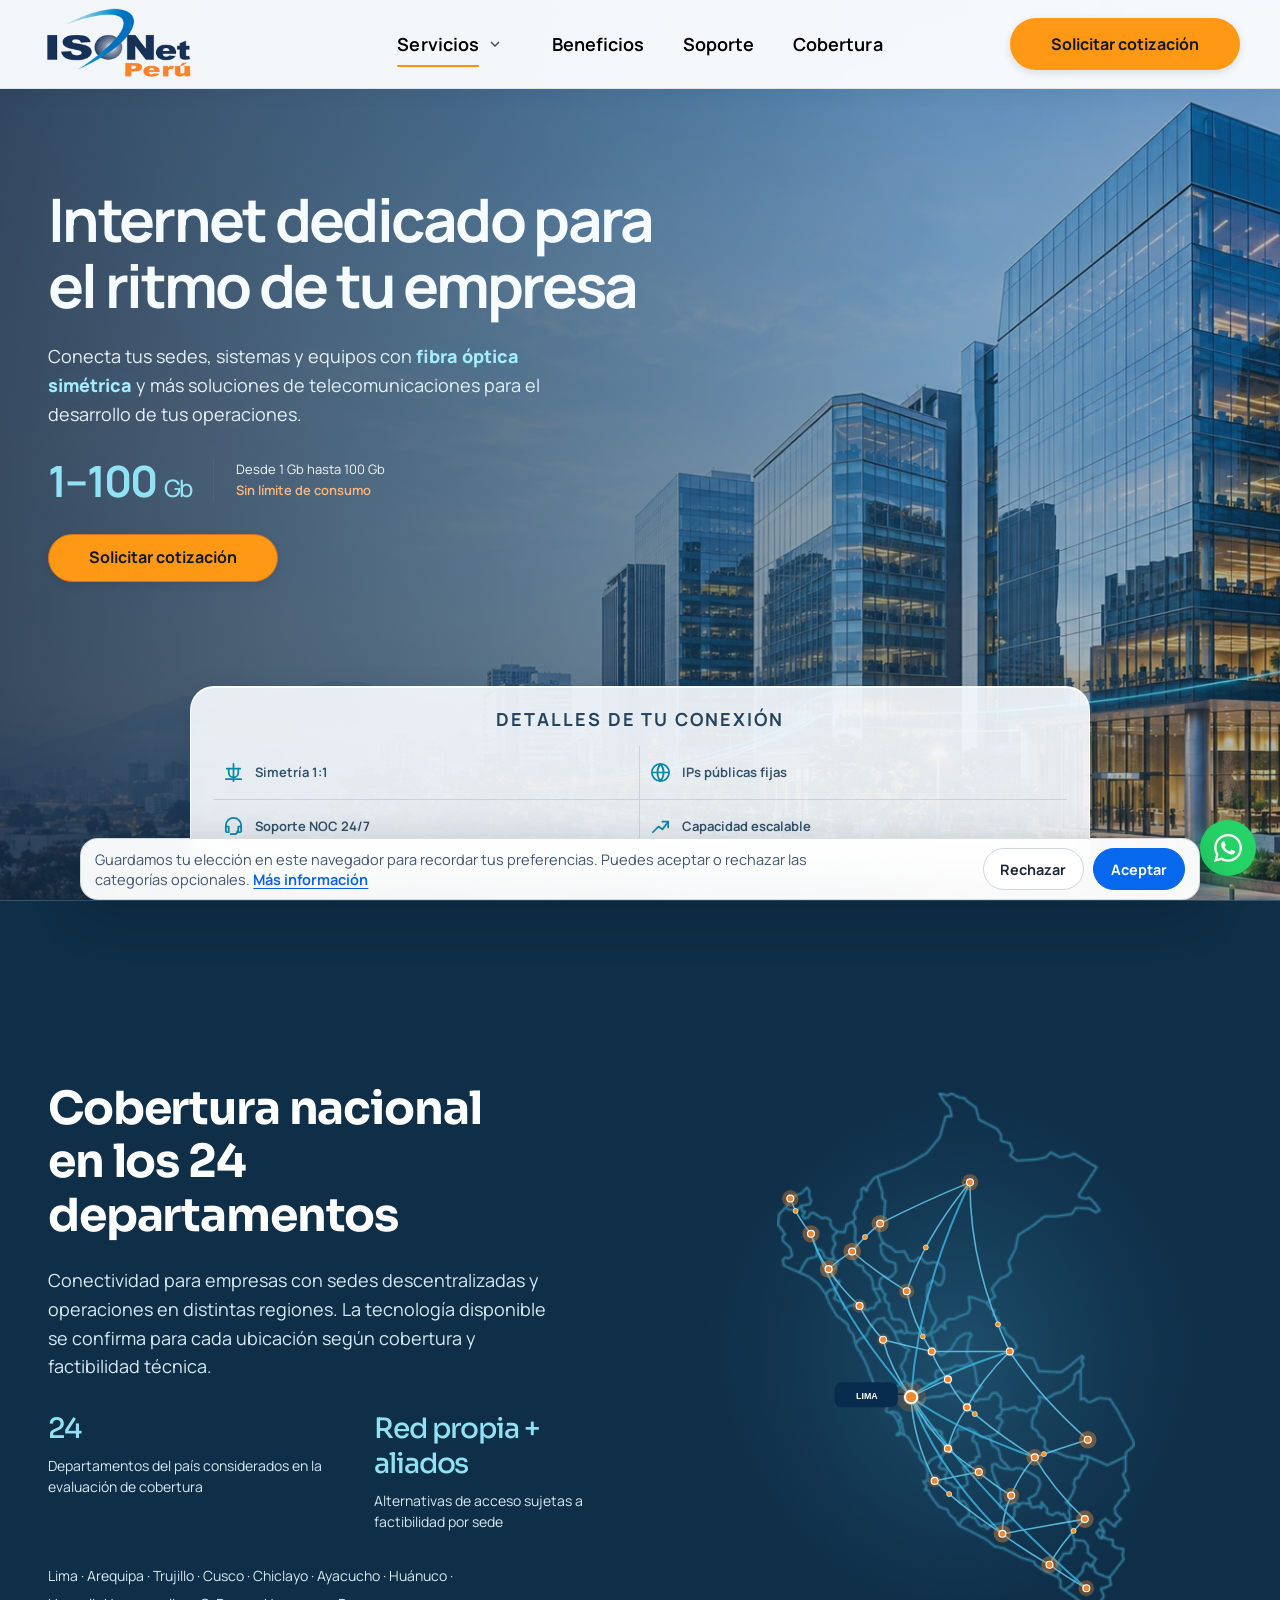
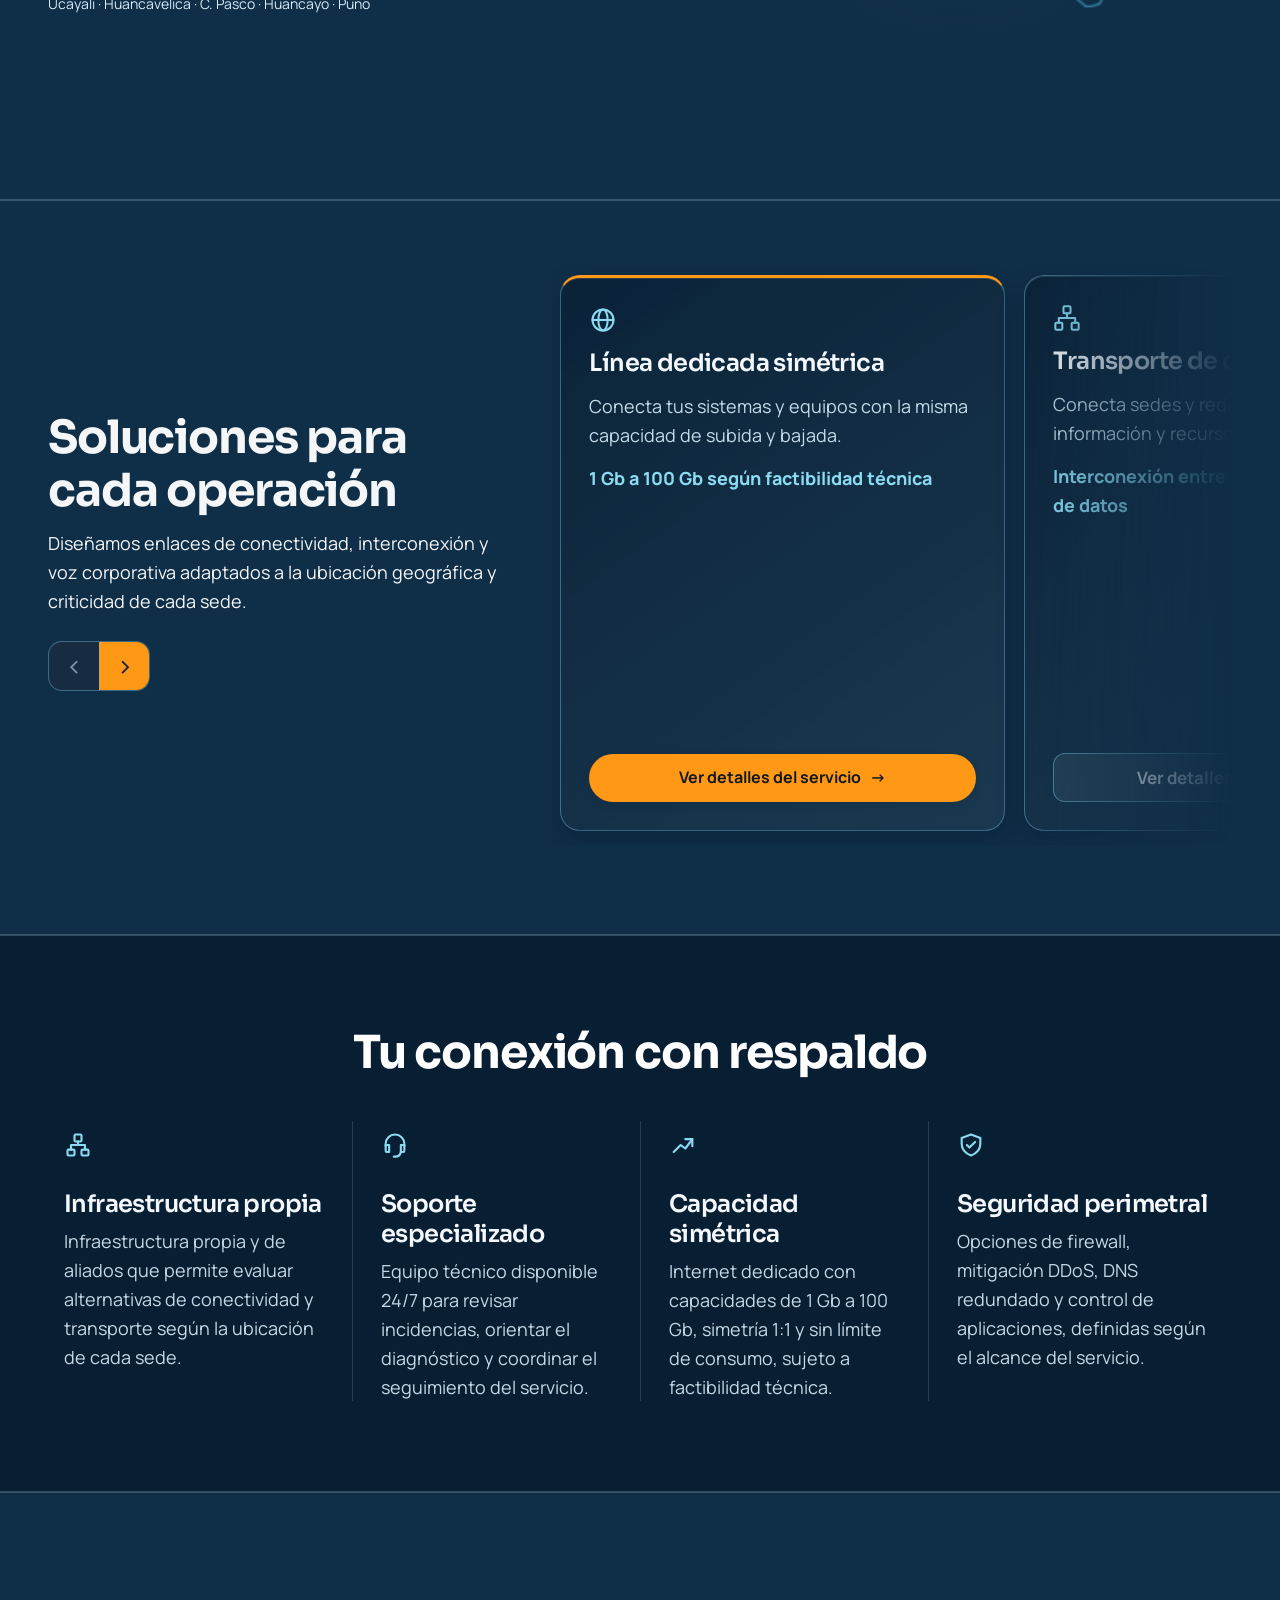
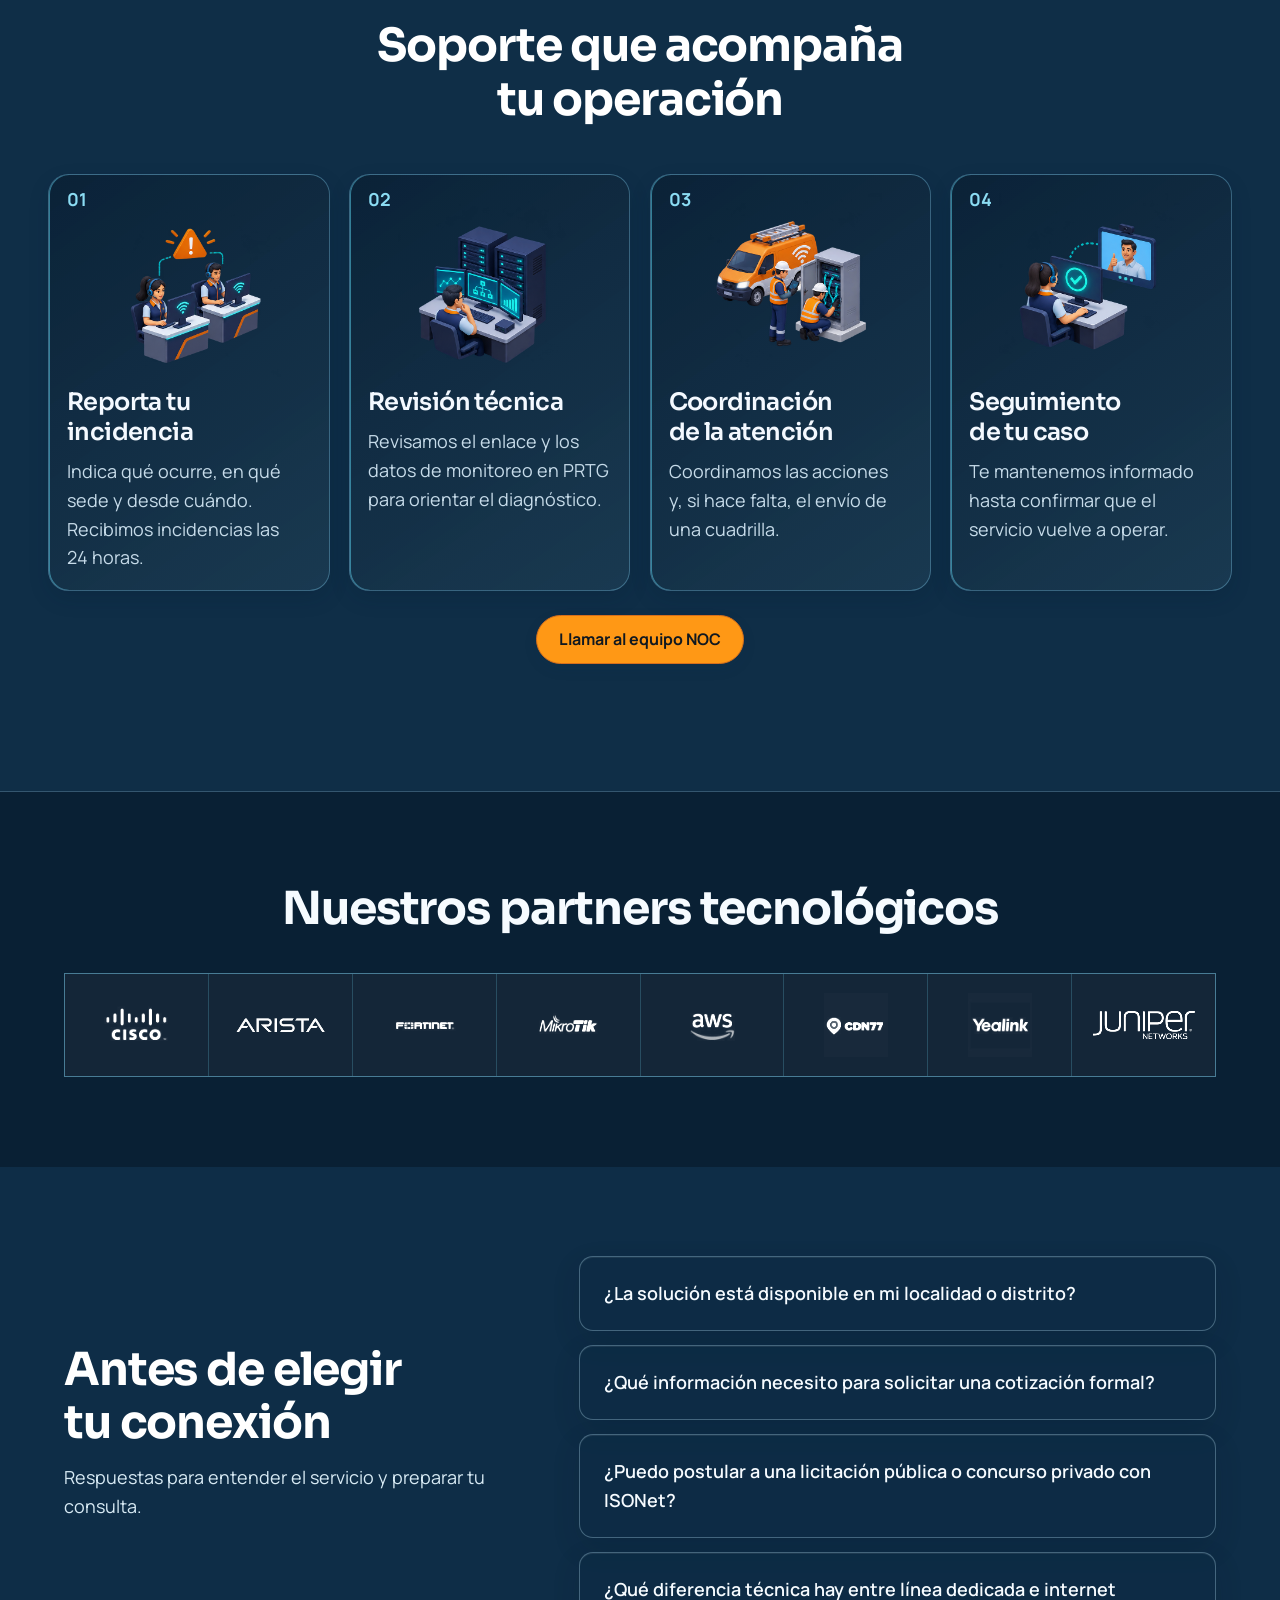
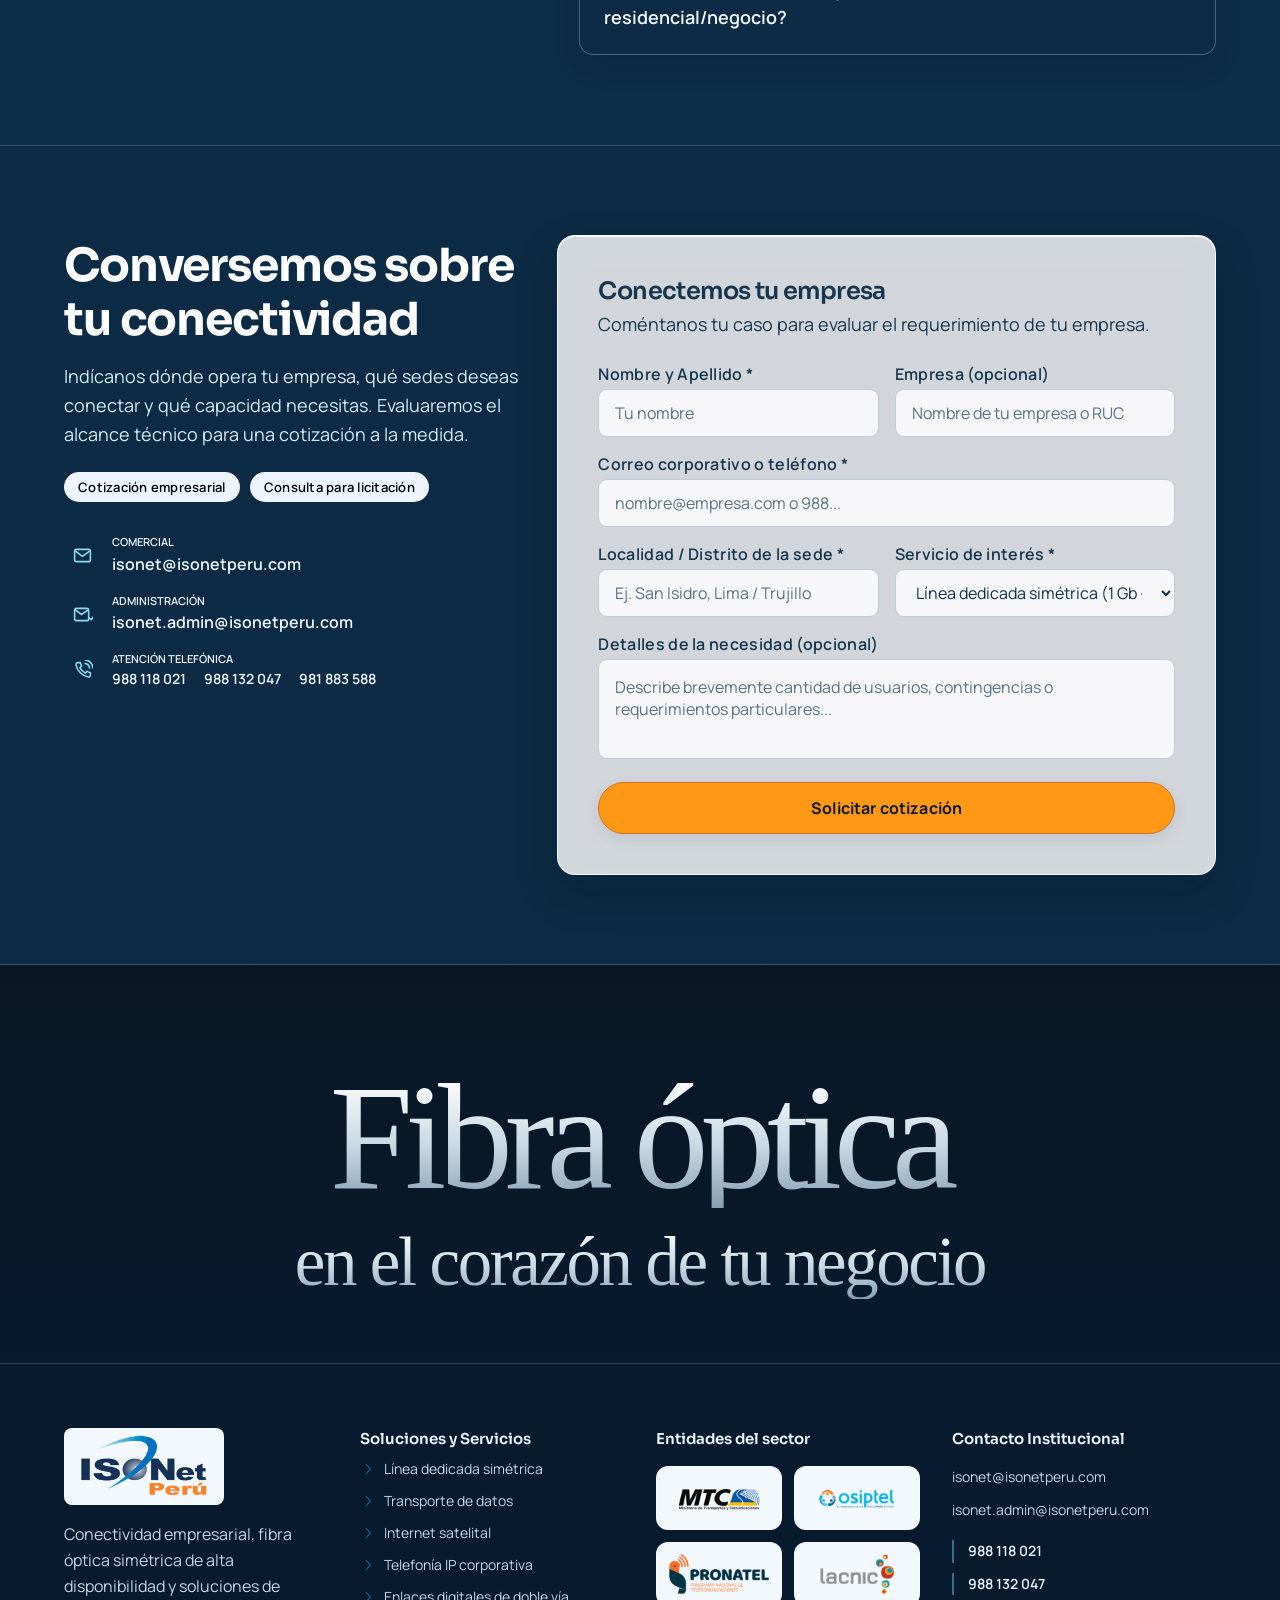
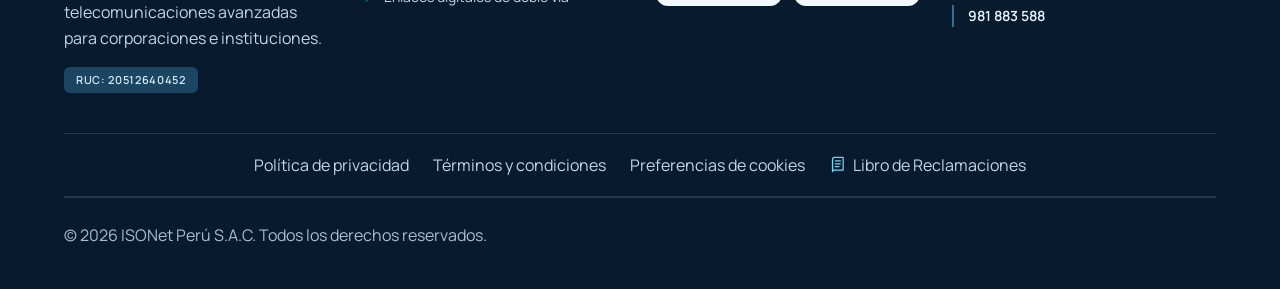
==== commit a5a82a6e: "Keep navigation visible and align service hero typography" ====
--- a/ISONet_Propuesta_Profesional/index.html
+++ b/ISONet_Propuesta_Profesional/index.html
@@ -1,6 +1,6 @@
 <!doctype html>
 
-<html lang="es" data-type="service"><head><meta charset="utf-8"><title>ISONet Perú | Conectividad empresarial</title><meta name="description" content="Internet dedicado simétrico, transporte de datos, internet satelital, telefonía IP y enlaces digitales para empresas. Cobertura sujeta a evaluación técnica."><style>html{background-color:#173d5b}</style><link rel="stylesheet" href="../ISONet_Oficial/assets/index.css"><link rel="stylesheet" href="../ISONet_Oficial/assets/oficial.css?v=9"><meta name="robots" content="noindex,nofollow"><link rel="icon" href="../assets/v2/logo-oficial.svg" type="image/svg+xml"><meta name="page-type" content="service"><meta name="site-kind" content="tech"><link rel="stylesheet" href="propuesta.css?v=3"><link rel="stylesheet" href="portada-integrada.css?v=1"><link rel="stylesheet" href="secciones-conservadas.css?v=1"><link rel="stylesheet" href="ritmo-visual.css?v=1"><link rel="stylesheet" href="estilo-claro.css?v=2"><link rel="stylesheet" href="ajustes-portada.css?v=60"><link rel="stylesheet" href="navegacion-compartida.css?v=9"><link rel="stylesheet" href="legal.css?v=4"><link rel="preconnect" href="https://fonts.googleapis.com"><link rel="preconnect" href="https://fonts.gstatic.com" crossorigin><link href="https://fonts.googleapis.com/css2?family=Manrope:wght@400;500;600;700&family=Sora:wght@600;700&display=swap" rel="stylesheet"><link rel="stylesheet" href="identidad-isonet.css?v=26"><link rel="stylesheet" href="experiencia-isonet.css?v=18"><link rel="stylesheet" href="secciones-portada.css?v=7">
+<html lang="es" data-type="service"><head><meta charset="utf-8"><title>ISONet Perú | Conectividad empresarial</title><meta name="description" content="Internet dedicado simétrico, transporte de datos, internet satelital, telefonía IP y enlaces digitales para empresas. Cobertura sujeta a evaluación técnica."><style>html{background-color:#173d5b}</style><link rel="stylesheet" href="../ISONet_Oficial/assets/index.css"><link rel="stylesheet" href="../ISONet_Oficial/assets/oficial.css?v=9"><meta name="robots" content="noindex,nofollow"><link rel="icon" href="../assets/v2/logo-oficial.svg" type="image/svg+xml"><meta name="page-type" content="service"><meta name="site-kind" content="tech"><link rel="stylesheet" href="propuesta.css?v=3"><link rel="stylesheet" href="portada-integrada.css?v=1"><link rel="stylesheet" href="secciones-conservadas.css?v=1"><link rel="stylesheet" href="ritmo-visual.css?v=1"><link rel="stylesheet" href="estilo-claro.css?v=2"><link rel="stylesheet" href="ajustes-portada.css?v=60"><link rel="stylesheet" href="navegacion-compartida.css?v=10"><link rel="stylesheet" href="legal.css?v=4"><link rel="preconnect" href="https://fonts.googleapis.com"><link rel="preconnect" href="https://fonts.gstatic.com" crossorigin><link href="https://fonts.googleapis.com/css2?family=Manrope:wght@400;500;600;700&family=Sora:wght@600;700&display=swap" rel="stylesheet"><link rel="stylesheet" href="identidad-isonet.css?v=26"><link rel="stylesheet" href="experiencia-isonet.css?v=18"><link rel="stylesheet" href="secciones-portada.css?v=8">
 </head><body data-ux-polish data-home-design="integrated" data-visual-style="claro" data-glass-theme="blue" class="bg-background font-body-md text-on-surface antialiased"><svg class="inline-defs-container" aria-hidden="true" style="position:absolute;width:0;height:0;overflow:hidden"></svg><meta content="width=device-width, initial-scale=1.0" name="viewport"><meta content="web_standard" name="shell-type">
 <style>@layer base{html,body{margin:0;padding:0;}body{overscroll-behavior:none;}main>:first-child{margin-top:0!important;}main>:last-child{margin-bottom:0!important;}}html{scrollbar-width:thin;scrollbar-color:rgba(178,201,214,.48) rgba(9,27,44,.16);overflow-x:clip}::-webkit-scrollbar{width:8px;height:8px}::-webkit-scrollbar:horizontal{display:none;height:0}::-webkit-scrollbar-track{background:rgba(9,27,44,.16)}::-webkit-scrollbar-thumb{background:rgba(178,201,214,.48);border:2px solid transparent;background-clip:padding-box;border-radius:999px}::-webkit-scrollbar-thumb:hover{background:rgba(202,220,230,.68);background-clip:padding-box}</style><header class="official-header"><div class="official-nav"><a class="official-brand" href="index.html" aria-label="ISONet Perú, inicio"><img src="../assets/v2/logo-oficial.svg" alt="ISONet Perú" width="438" height="220" class="official-logo"></a><button class="official-menu-toggle" aria-expanded="false" aria-controls="official-menu" aria-label="Abrir menú">☰</button><nav id="official-menu" aria-label="Navegación principal"><div class="official-solutions"><div class="official-solutions-trigger"><a class="official-solutions-link" href="#soluciones">Servicios</a><button class="official-solutions-toggle" type="button" aria-label="Mostrar lista de soluciones" aria-expanded="false" aria-controls="official-dropdown"><svg width="16" height="16" viewbox="0 0 24 24" fill="none" stroke="currentColor" stroke-width="2" aria-hidden="true"><path d="m6 9 6 6 6-6"></path></svg></button></div><div id="official-dropdown"><a href="linea-dedicada.html"><svg class="official-solution-icon" viewbox="0 0 24 24" fill="none" stroke="currentColor" stroke-width="1.75" stroke-linecap="round" stroke-linejoin="round" aria-hidden="true"><circle cx="12" cy="12" r="9"></circle><ellipse cx="12" cy="12" rx="4" ry="9"></ellipse><path d="M3 12h18"></path></svg><span>Línea dedicada simétrica</span></a><a href="transporte-datos.html"><svg class="official-solution-icon" viewbox="0 0 24 24" fill="none" stroke="currentColor" stroke-width="1.75" stroke-linecap="round" stroke-linejoin="round" aria-hidden="true"><rect x="9" y="2" width="6" height="6" rx="1"></rect><rect x="2" y="16" width="6" height="6" rx="1"></rect><rect x="16" y="16" width="6" height="6" rx="1"></rect><path d="M12 8v4H5v4m7-4h7v4"></path></svg><span>Transporte de datos</span></a><a href="internet-satelital.html"><svg class="official-solution-icon" viewbox="0 0 24 24" fill="none" stroke="currentColor" stroke-width="1.75" stroke-linecap="round" stroke-linejoin="round" aria-hidden="true"><path d="M4 4c0 9 7 16 16 16L4 4ZM10 16l-3 5h10M13 10l6-6M15 3h6v6"></path></svg><span>Internet satelital</span></a><a href="telefonia-ip.html"><svg class="official-solution-icon" viewbox="0 0 24 24" fill="none" stroke="currentColor" stroke-width="1.75" stroke-linecap="round" stroke-linejoin="round" aria-hidden="true"><path d="M22 16.9v3a2 2 0 0 1-2.2 2A20 20 0 0 1 2.1 4.2 2 2 0 0 1 4.1 2h3a2 2 0 0 1 2 1.7l.7 2.8a2 2 0 0 1-.4 2.1L8.1 9.9a16 16 0 0 0 6 6l1.3-1.3a2 2 0 0 1 2.1-.4l2.8.7a2 2 0 0 1 1.7 2Z"></path></svg><span>Telefonía IP</span></a><a href="enlaces-digitales.html"><svg class="official-solution-icon" viewbox="0 0 24 24" fill="none" stroke="currentColor" stroke-width="1.75" stroke-linecap="round" stroke-linejoin="round" aria-hidden="true"><path d="M4 21l8-17 8 17M7 15h10M10 9h4M3 4a13 13 0 0 0 0 11M21 4a13 13 0 0 1 0 11"></path></svg><span>Enlaces digitales de doble vía</span></a></div></div><a href="index.html#beneficios">Beneficios</a><a href="index.html#soporte">Soporte</a><a href="index.html#cobertura">Cobertura</a></nav><a class="official-quote" href="#cotizar">Solicitar cotización</a></div></header><main class="w-full pt-28 bg-background"><div class="flex flex-col w-full">
 
@@ -130,10 +130,10 @@
 <div class="home-support-links"><a class="home-button" href="tel:+51988118021">Llamar al equipo NOC</a></div>
 </div></section></div>
 
-<section class="official-partners-section w-full py-space-xl bg-[#142638] text-white">
+<section aria-labelledby="partners-title" class="official-partners-section w-full py-space-xl bg-[#142638] text-white">
 <div class="max-w-7xl mx-auto px-margin md:px-margin-md lg:px-margin-lg">
 <div class="text-center mb-8">
-<h3 class="font-headline-sm text-headline-sm text-white font-bold tracking-tight">Nuestros <em>partners tecnológicos</em></h3>
+<h2 id="partners-title">Nuestros partners tecnológicos</h2>
 </div>
 
 <svg width="0" height="0" aria-hidden="true" focusable="false" style="position:absolute">
@@ -300,26 +300,26 @@
 
 
 
-<script src="../ISONet_Oficial/assets/oficial.js?v=3"></script><script src="propuesta.js"></script><script src="navegacion-compartida.js?v=19"></script><script src="contenido-rutas.js?v=1"></script><script src="navegacion-fluida.js?v=2"></script><script src="cookies-consent.js?v=2"></script><script src="mobile-action-bar.js?v=1"></script></body></html>
-
-
-
-
-
-
-
-
-
-
-
-
-
-
-
-
-
-
-
-
-
-
+<script src="../ISONet_Oficial/assets/oficial.js?v=3"></script><script src="propuesta.js"></script><script src="navegacion-compartida.js?v=20"></script><script src="contenido-rutas.js?v=1"></script><script src="navegacion-fluida.js?v=2"></script><script src="cookies-consent.js?v=2"></script><script src="mobile-action-bar.js?v=1"></script></body></html>
+
+
+
+
+
+
+
+
+
+
+
+
+
+
+
+
+
+
+
+
+
+
--- a/ISONet_Propuesta_Profesional/navegacion-compartida.css
+++ b/ISONet_Propuesta_Profesional/navegacion-compartida.css
@@ -66,8 +66,6 @@
 }
 
 /* Navegación y botones unificados para la portada y las soluciones */
-html body .official-header{transition:transform 240ms cubic-bezier(.22,.68,0,1.02);will-change:transform}
-html body.navbar-hidden .official-header{transform:translate3d(0,-110%,0);pointer-events:none}
 html body .official-nav{min-height:94px!important}
 html body .official-nav .official-logo{width:172px!important;height:82px!important;max-width:none!important;object-fit:contain}
 html body .official-nav nav{gap:clamp(22px,3vw,42px)!important}
@@ -96,7 +94,7 @@
 html body main .official-partner-logo{flex:0 0 220px;width:220px!important;height:128px!important;padding:13px!important;border-radius:16px!important}
 html body main .official-partner-logo img{width:100%!important;height:100%!important;max-width:194px;max-height:100px;object-fit:contain!important;transform:scale(1.04);filter:grayscale(1) invert(1) brightness(1.8)!important;mix-blend-mode:screen!important}
 html body main .official-partner-logo img[src$='arista.jpeg']{filter:grayscale(1) invert(1) brightness(1.8)!important;mix-blend-mode:screen!important}
-@media(max-width:1000px){html body .official-nav{min-height:82px!important}html body .official-nav .official-logo{width:150px!important;height:72px!important}html body .official-nav :is(nav>a,.official-solutions-link){font-size:16px!important}html body[data-home-design] main #inicio.professional-hero .professional-hero-content{transform:translateY(-12px)}html[data-type='service'] body main>section:nth-of-type(2)>.grid>div:first-child{transform:translateY(-10px)}}
+@media(max-width:1000px){html body .official-nav{min-height:82px!important}html body .official-nav .official-logo{width:150px!important;height:72px!important}html body .official-nav :is(nav>a,.official-solutions-link){font-size:16px!important}html body[data-home-design] main #inicio.professional-hero .professional-hero-content{transform:translateY(-12px)}}
 @media(max-width:700px){html body .official-nav{min-height:76px!important}html body .official-nav .official-logo{width:132px!important;height:66px!important}html body main .official-partner-logo{flex-basis:178px;width:178px!important;height:108px!important;padding:11px!important}html body main .official-partner-logo img{max-width:156px;max-height:84px}}
 @media(prefers-reduced-motion:reduce){html body .official-header,html body .official-nav :is(nav>a,.official-solutions-link)::after,html body :is(.professional-button,.home-button,.isonet-primary-button,#cotizar button[type='submit']){transition:none!important}}
 
@@ -124,7 +122,7 @@
 html body[data-home-design][data-visual-style] #soporte.home-support .home-support-visual{height:clamp(320px,34vw,440px);max-height:440px;border-radius:20px;overflow:hidden}
 html body[data-home-design][data-visual-style] #soporte.home-support .home-support-steps li{padding-block:17px}
 html body[data-home-design][data-visual-style] #soporte.home-support .home-support-steps h3{margin-bottom:6px}
-@media(max-width:1000px){html body[data-home-design][data-visual-style] .official-nav,html body[data-glass-theme] .official-nav{min-height:82px!important}html body[data-home-design][data-visual-style] .official-nav .official-logo,html body[data-glass-theme] .official-nav .official-logo{width:150px!important;height:72px!important}html body[data-home-design][data-visual-style] .official-nav :is(nav>a,.official-solutions-link),html body[data-glass-theme] .official-nav :is(nav>a,.official-solutions-link){font-size:16px!important}html body[data-home-design][data-visual-style] main #inicio.professional-hero .professional-hero-content{transform:translateY(-12px)}html[data-type='service'] body[data-glass-theme] main>section:nth-of-type(2)>.grid>div:first-child{transform:translateY(-10px)}}
+@media(max-width:1000px){html body[data-home-design][data-visual-style] .official-nav,html body[data-glass-theme] .official-nav{min-height:82px!important}html body[data-home-design][data-visual-style] .official-nav .official-logo,html body[data-glass-theme] .official-nav .official-logo{width:150px!important;height:72px!important}html body[data-home-design][data-visual-style] .official-nav :is(nav>a,.official-solutions-link),html body[data-glass-theme] .official-nav :is(nav>a,.official-solutions-link){font-size:16px!important}html body[data-home-design][data-visual-style] main #inicio.professional-hero .professional-hero-content{transform:translateY(-12px)}}
 @media(max-width:700px){html body[data-home-design][data-visual-style] .official-nav,html body[data-glass-theme] .official-nav{min-height:76px!important}html body[data-home-design][data-visual-style] .official-nav .official-logo,html body[data-glass-theme] .official-nav .official-logo{width:132px!important;height:66px!important}}
 @media(prefers-reduced-motion:reduce){html body .official-header,html body .official-nav :is(nav>a,.official-solutions-link)::after,html body :is(.professional-button,.home-button,.isonet-primary-button,#cotizar button[type='submit']){transition:none!important}}
 
@@ -155,4 +153,18 @@
 
 @media (prefers-reduced-motion: reduce) {
   .official-solutions-toggle svg { transition: none; }
-}+}
+
+/* Keep the header visible with a slightly more compact profile. */
+html body[data-glass-theme][data-ux-polish] .official-nav { min-height: 86px !important; }
+html body[data-glass-theme][data-ux-polish] .official-nav .official-logo { width: 158px !important; height: 72px !important; }
+.service-hero-copy { transform: translateY(-26px); }
+@media (max-width: 1000px) {
+  html body[data-glass-theme][data-ux-polish] .official-nav { min-height: 76px !important; }
+  html body[data-glass-theme][data-ux-polish] .official-nav .official-logo { width: 142px !important; height: 64px !important; }
+  .service-hero-copy { transform: translateY(-16px); }
+}
+@media (max-width: 700px) {
+  html body[data-glass-theme][data-ux-polish] .official-nav { min-height: 70px !important; }
+  html body[data-glass-theme][data-ux-polish] .official-nav .official-logo { width: 124px !important; height: 58px !important; }
+}
--- a/ISONet_Propuesta_Profesional/secciones-portada.css
+++ b/ISONet_Propuesta_Profesional/secciones-portada.css
@@ -250,3 +250,13 @@
   .glass-service-grid { grid-auto-columns: 88%; --glass-rail-fade: 90%; }
   .glass-service-card { min-height: 365px; }
 }
+
+
+html body[data-ux-polish] main #partners-title {
+  color: #f6fbff !important;
+  font-family: Sora, Arial, sans-serif;
+  font-size: clamp(29px, 4vw, 46px);
+  font-weight: 700;
+  letter-spacing: -.04em;
+  line-height: 1.12;
+}
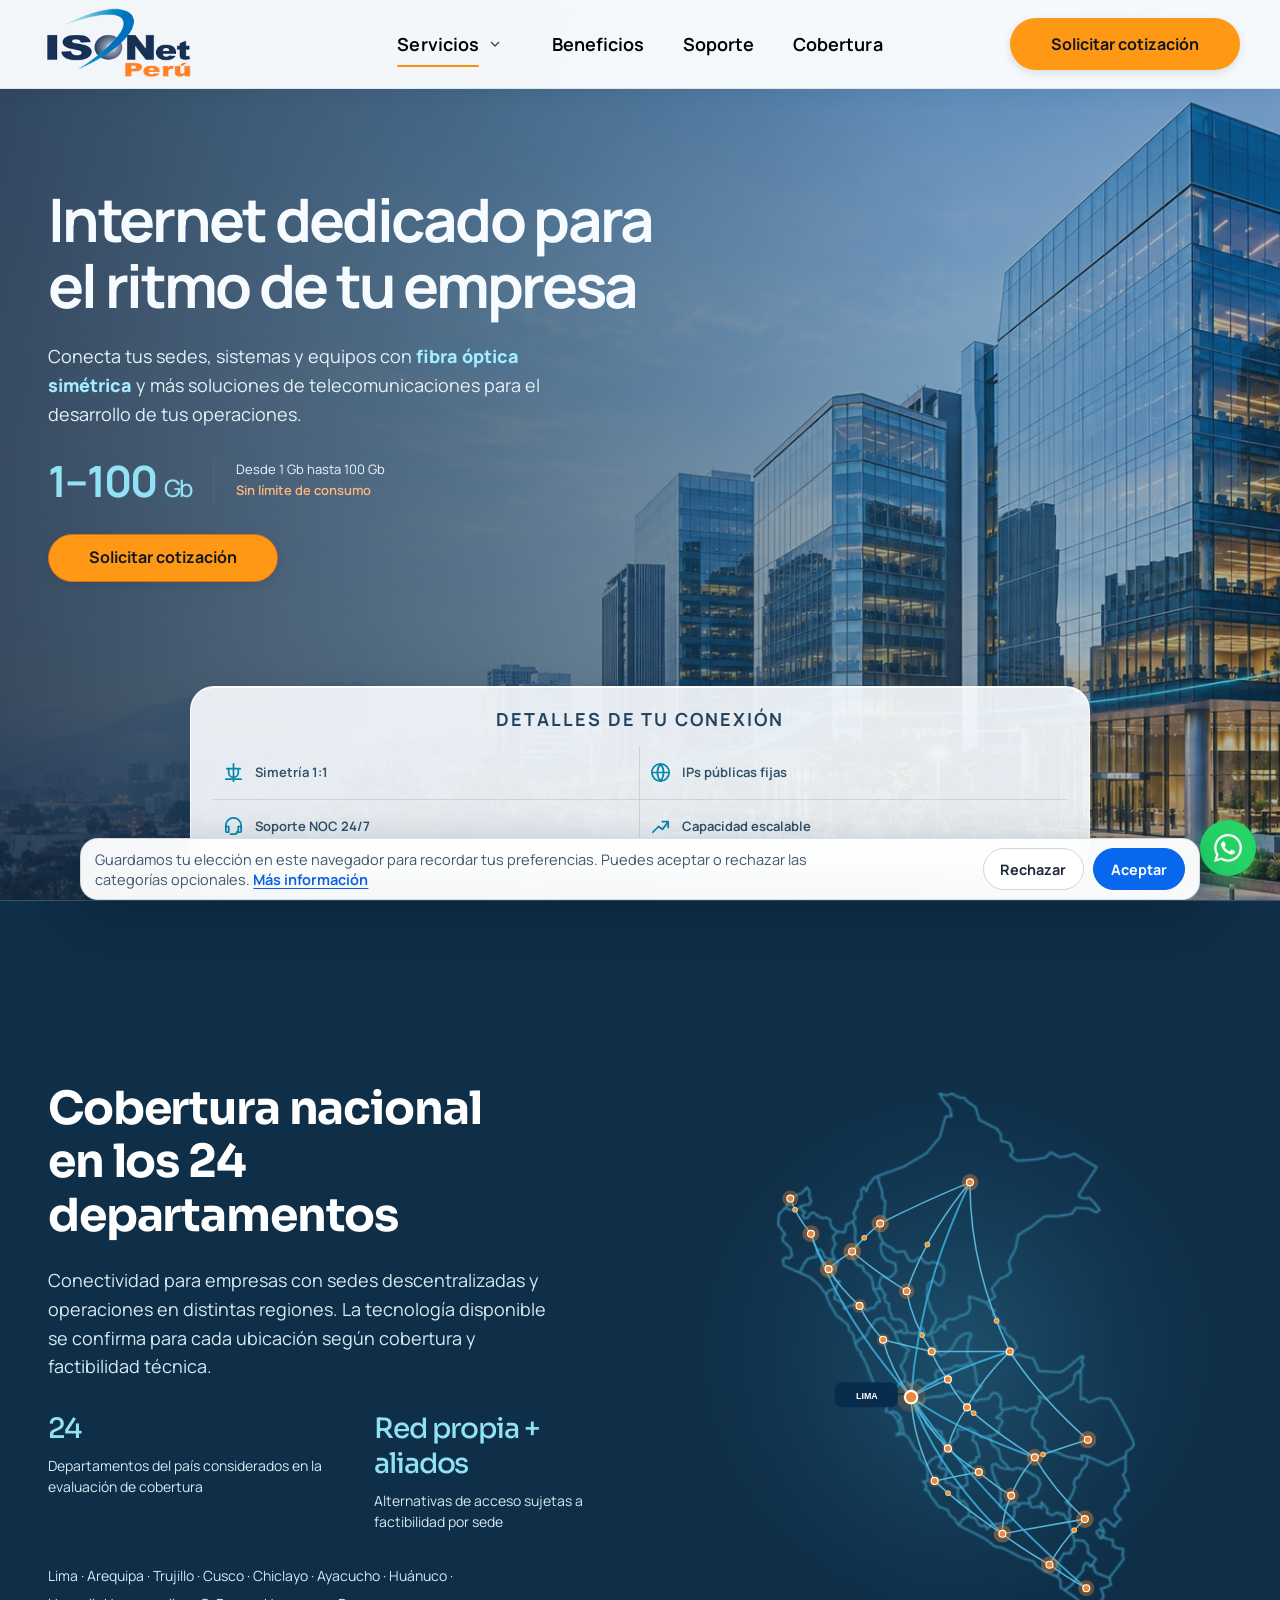
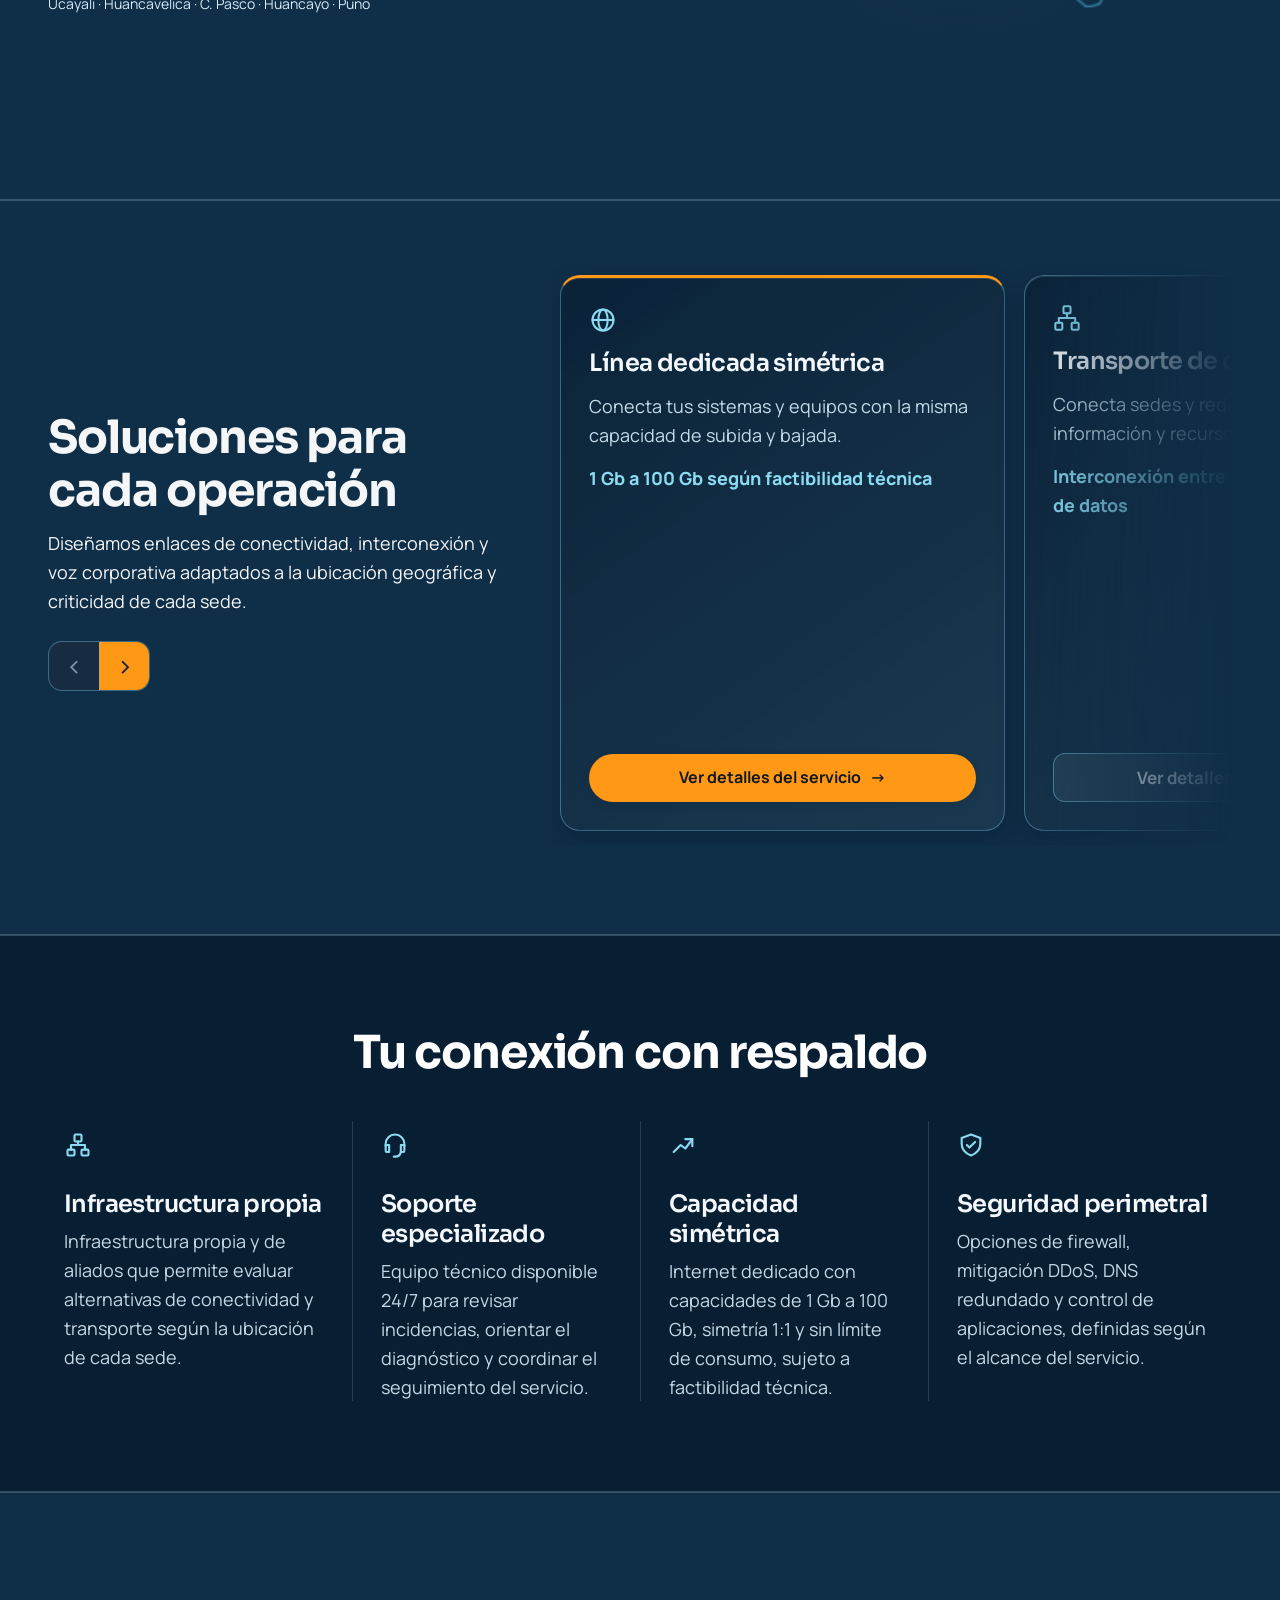
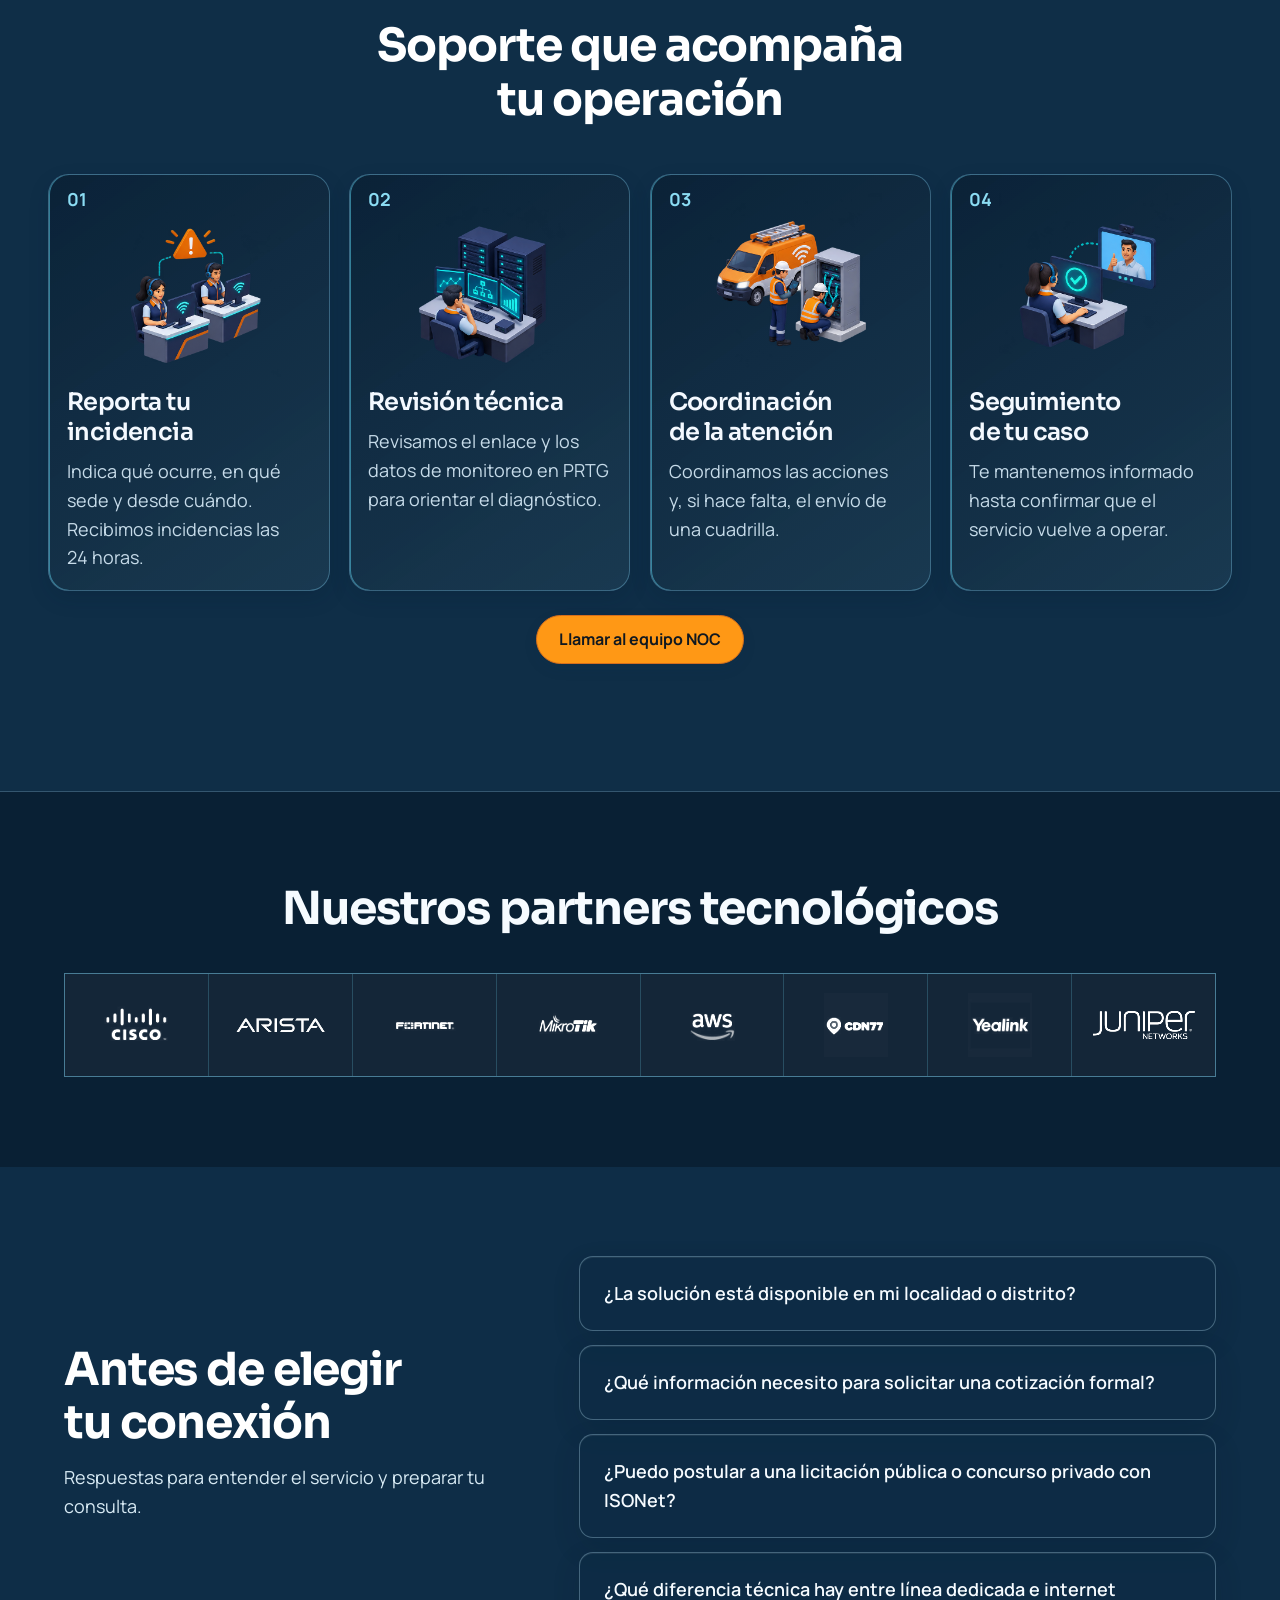
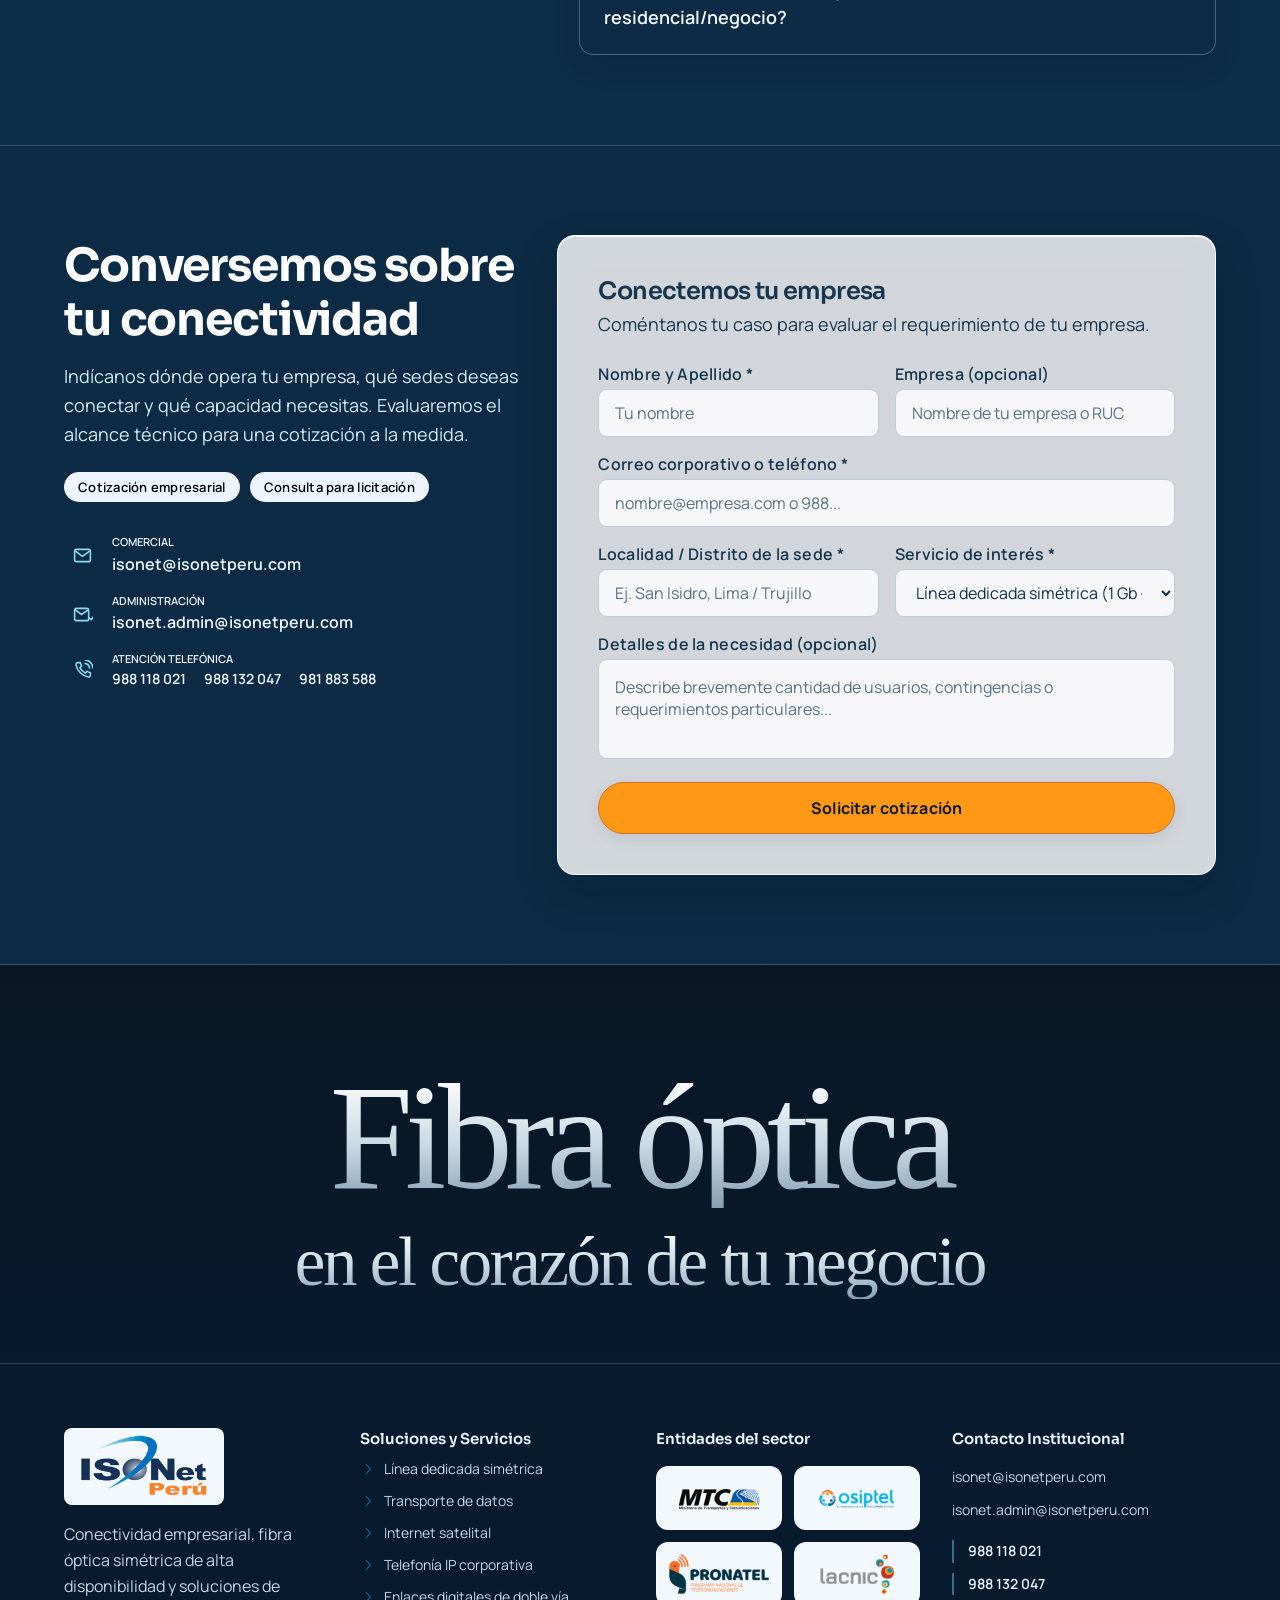
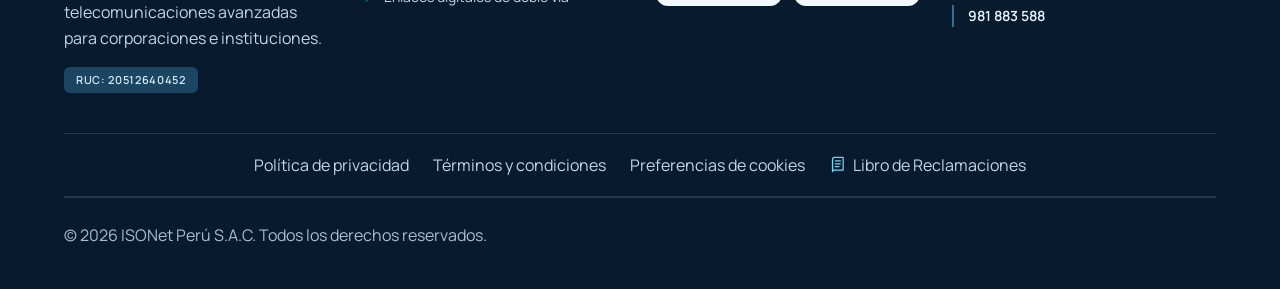
==== commit d5623143: "Fit hero and layout to shorter desktop windows" ====
--- a/ISONet_Propuesta_Profesional/index.html
+++ b/ISONet_Propuesta_Profesional/index.html
@@ -1,6 +1,6 @@
 <!doctype html>
 
-<html lang="es" data-type="service"><head><meta charset="utf-8"><title>ISONet Perú | Conectividad empresarial</title><meta name="description" content="Internet dedicado simétrico, transporte de datos, internet satelital, telefonía IP y enlaces digitales para empresas. Cobertura sujeta a evaluación técnica."><style>html{background-color:#173d5b}</style><link rel="stylesheet" href="../ISONet_Oficial/assets/index.css"><link rel="stylesheet" href="../ISONet_Oficial/assets/oficial.css?v=9"><meta name="robots" content="noindex,nofollow"><link rel="icon" href="../assets/v2/logo-oficial.svg" type="image/svg+xml"><meta name="page-type" content="service"><meta name="site-kind" content="tech"><link rel="stylesheet" href="propuesta.css?v=3"><link rel="stylesheet" href="portada-integrada.css?v=1"><link rel="stylesheet" href="secciones-conservadas.css?v=1"><link rel="stylesheet" href="ritmo-visual.css?v=1"><link rel="stylesheet" href="estilo-claro.css?v=2"><link rel="stylesheet" href="ajustes-portada.css?v=60"><link rel="stylesheet" href="navegacion-compartida.css?v=10"><link rel="stylesheet" href="legal.css?v=4"><link rel="preconnect" href="https://fonts.googleapis.com"><link rel="preconnect" href="https://fonts.gstatic.com" crossorigin><link href="https://fonts.googleapis.com/css2?family=Manrope:wght@400;500;600;700&family=Sora:wght@600;700&display=swap" rel="stylesheet"><link rel="stylesheet" href="identidad-isonet.css?v=26"><link rel="stylesheet" href="experiencia-isonet.css?v=18"><link rel="stylesheet" href="secciones-portada.css?v=8">
+<html lang="es" data-type="service"><head><meta charset="utf-8"><title>ISONet Perú | Conectividad empresarial</title><meta name="description" content="Internet dedicado simétrico, transporte de datos, internet satelital, telefonía IP y enlaces digitales para empresas. Cobertura sujeta a evaluación técnica."><style>html{background-color:#173d5b}</style><link rel="stylesheet" href="../ISONet_Oficial/assets/index.css"><link rel="stylesheet" href="../ISONet_Oficial/assets/oficial.css?v=9"><meta name="robots" content="noindex,nofollow"><link rel="icon" href="../assets/v2/logo-oficial.svg" type="image/svg+xml"><meta name="page-type" content="service"><meta name="site-kind" content="tech"><link rel="stylesheet" href="propuesta.css?v=3"><link rel="stylesheet" href="portada-integrada.css?v=1"><link rel="stylesheet" href="secciones-conservadas.css?v=1"><link rel="stylesheet" href="ritmo-visual.css?v=1"><link rel="stylesheet" href="estilo-claro.css?v=2"><link rel="stylesheet" href="ajustes-portada.css?v=60"><link rel="stylesheet" href="navegacion-compartida.css?v=11"><link rel="stylesheet" href="legal.css?v=4"><link rel="preconnect" href="https://fonts.googleapis.com"><link rel="preconnect" href="https://fonts.gstatic.com" crossorigin><link href="https://fonts.googleapis.com/css2?family=Manrope:wght@400;500;600;700&family=Sora:wght@600;700&display=swap" rel="stylesheet"><link rel="stylesheet" href="identidad-isonet.css?v=26"><link rel="stylesheet" href="experiencia-isonet.css?v=18"><link rel="stylesheet" href="secciones-portada.css?v=8">
 </head><body data-ux-polish data-home-design="integrated" data-visual-style="claro" data-glass-theme="blue" class="bg-background font-body-md text-on-surface antialiased"><svg class="inline-defs-container" aria-hidden="true" style="position:absolute;width:0;height:0;overflow:hidden"></svg><meta content="width=device-width, initial-scale=1.0" name="viewport"><meta content="web_standard" name="shell-type">
 <style>@layer base{html,body{margin:0;padding:0;}body{overscroll-behavior:none;}main>:first-child{margin-top:0!important;}main>:last-child{margin-bottom:0!important;}}html{scrollbar-width:thin;scrollbar-color:rgba(178,201,214,.48) rgba(9,27,44,.16);overflow-x:clip}::-webkit-scrollbar{width:8px;height:8px}::-webkit-scrollbar:horizontal{display:none;height:0}::-webkit-scrollbar-track{background:rgba(9,27,44,.16)}::-webkit-scrollbar-thumb{background:rgba(178,201,214,.48);border:2px solid transparent;background-clip:padding-box;border-radius:999px}::-webkit-scrollbar-thumb:hover{background:rgba(202,220,230,.68);background-clip:padding-box}</style><header class="official-header"><div class="official-nav"><a class="official-brand" href="index.html" aria-label="ISONet Perú, inicio"><img src="../assets/v2/logo-oficial.svg" alt="ISONet Perú" width="438" height="220" class="official-logo"></a><button class="official-menu-toggle" aria-expanded="false" aria-controls="official-menu" aria-label="Abrir menú">☰</button><nav id="official-menu" aria-label="Navegación principal"><div class="official-solutions"><div class="official-solutions-trigger"><a class="official-solutions-link" href="#soluciones">Servicios</a><button class="official-solutions-toggle" type="button" aria-label="Mostrar lista de soluciones" aria-expanded="false" aria-controls="official-dropdown"><svg width="16" height="16" viewbox="0 0 24 24" fill="none" stroke="currentColor" stroke-width="2" aria-hidden="true"><path d="m6 9 6 6 6-6"></path></svg></button></div><div id="official-dropdown"><a href="linea-dedicada.html"><svg class="official-solution-icon" viewbox="0 0 24 24" fill="none" stroke="currentColor" stroke-width="1.75" stroke-linecap="round" stroke-linejoin="round" aria-hidden="true"><circle cx="12" cy="12" r="9"></circle><ellipse cx="12" cy="12" rx="4" ry="9"></ellipse><path d="M3 12h18"></path></svg><span>Línea dedicada simétrica</span></a><a href="transporte-datos.html"><svg class="official-solution-icon" viewbox="0 0 24 24" fill="none" stroke="currentColor" stroke-width="1.75" stroke-linecap="round" stroke-linejoin="round" aria-hidden="true"><rect x="9" y="2" width="6" height="6" rx="1"></rect><rect x="2" y="16" width="6" height="6" rx="1"></rect><rect x="16" y="16" width="6" height="6" rx="1"></rect><path d="M12 8v4H5v4m7-4h7v4"></path></svg><span>Transporte de datos</span></a><a href="internet-satelital.html"><svg class="official-solution-icon" viewbox="0 0 24 24" fill="none" stroke="currentColor" stroke-width="1.75" stroke-linecap="round" stroke-linejoin="round" aria-hidden="true"><path d="M4 4c0 9 7 16 16 16L4 4ZM10 16l-3 5h10M13 10l6-6M15 3h6v6"></path></svg><span>Internet satelital</span></a><a href="telefonia-ip.html"><svg class="official-solution-icon" viewbox="0 0 24 24" fill="none" stroke="currentColor" stroke-width="1.75" stroke-linecap="round" stroke-linejoin="round" aria-hidden="true"><path d="M22 16.9v3a2 2 0 0 1-2.2 2A20 20 0 0 1 2.1 4.2 2 2 0 0 1 4.1 2h3a2 2 0 0 1 2 1.7l.7 2.8a2 2 0 0 1-.4 2.1L8.1 9.9a16 16 0 0 0 6 6l1.3-1.3a2 2 0 0 1 2.1-.4l2.8.7a2 2 0 0 1 1.7 2Z"></path></svg><span>Telefonía IP</span></a><a href="enlaces-digitales.html"><svg class="official-solution-icon" viewbox="0 0 24 24" fill="none" stroke="currentColor" stroke-width="1.75" stroke-linecap="round" stroke-linejoin="round" aria-hidden="true"><path d="M4 21l8-17 8 17M7 15h10M10 9h4M3 4a13 13 0 0 0 0 11M21 4a13 13 0 0 1 0 11"></path></svg><span>Enlaces digitales de doble vía</span></a></div></div><a href="index.html#beneficios">Beneficios</a><a href="index.html#soporte">Soporte</a><a href="index.html#cobertura">Cobertura</a></nav><a class="official-quote" href="#cotizar">Solicitar cotización</a></div></header><main class="w-full pt-28 bg-background"><div class="flex flex-col w-full">
 
--- a/ISONet_Propuesta_Profesional/navegacion-compartida.css
+++ b/ISONet_Propuesta_Profesional/navegacion-compartida.css
@@ -168,3 +168,68 @@
   html body[data-glass-theme][data-ux-polish] .official-nav { min-height: 70px !important; }
   html body[data-glass-theme][data-ux-polish] .official-nav .official-logo { width: 124px !important; height: 58px !important; }
 }
+
+/* Fit shorter desktop windows without squeezing the mobile layout. */
+@media (min-width: 901px) and (max-width: 1200px) {
+  html body[data-glass-theme][data-ux-polish] .official-nav nav {
+    gap: clamp(14px, 2vw, 24px) !important;
+  }
+  html body[data-glass-theme][data-ux-polish] .official-nav :is(nav > a, .official-solutions-link) {
+    font-size: 15px !important;
+  }
+}
+
+@media (min-width: 901px) and (max-height: 760px) {
+  body[data-ux-polish] {
+    --ux-section-space: clamp(3.25rem, 8vh, 4.25rem);
+    --ux-section-title: clamp(1.78rem, 1.15rem + 1.85vw, 2.55rem);
+    --ux-card-title: clamp(1.16rem, 1rem + .4vw, 1.38rem);
+  }
+  html body[data-home-design][data-visual-style] main #inicio.professional-hero {
+    padding-top: clamp(100px, 15svh, 122px);
+  }
+  html body[data-home-design][data-visual-style] main #inicio .professional-hero-content {
+    padding-block: 24px 30px;
+    transform: none;
+  }
+  html body[data-home-design][data-visual-style] main #inicio {
+    --ux-title: clamp(42px, min(4.6vw, 8.4svh), 59px);
+  }
+  html body[data-home-design][data-visual-style] main #inicio .professional-hero-lead {
+    margin-bottom: 18px;
+    line-height: 1.5;
+  }
+
+  html[data-type='service'] body[data-glass-theme]:not([data-home-design]) main:has(.service-hero-copy) {
+    padding-top: 100px !important;
+  }
+  html[data-type='service'] body[data-glass-theme] main section:has(.service-hero-copy) {
+    padding-block: clamp(16px, 3svh, 28px) !important;
+  }
+  html[data-type='service'] body[data-glass-theme] main .service-hero-copy {
+    transform: none;
+  }
+  html[data-type='service'] body[data-glass-theme] main .service-hero-copy > :not(:first-child) {
+    margin-top: clamp(12px, 2svh, 18px);
+  }
+  .service-hero-copy {
+    --ux-title: clamp(37px, min(4.6vw, 8svh), 55px);
+  }
+  html[data-type='service'] body[data-glass-theme] main .service-hero-copy p {
+    line-height: 1.5;
+  }
+  html[data-type='service'] body[data-glass-theme]:not([data-home-design]) main .official-service-portrait.floating-service-art {
+    width: min(100%, clamp(260px, 55svh, 420px)) !important;
+  }
+}
+
+@media (min-width: 901px) and (max-width: 1023px) and (max-height: 760px) {
+  html[data-type='service'] body[data-glass-theme] main section:has(.service-hero-copy) > .grid {
+    grid-template-columns: minmax(0, 1.25fr) minmax(0, .85fr);
+    gap: 24px;
+  }
+}
+
+@media (min-width: 901px) and (max-height: 760px) {
+  #soluciones .glass-service-card { min-height: clamp(310px, 56svh, 420px); aspect-ratio: auto; }
+}
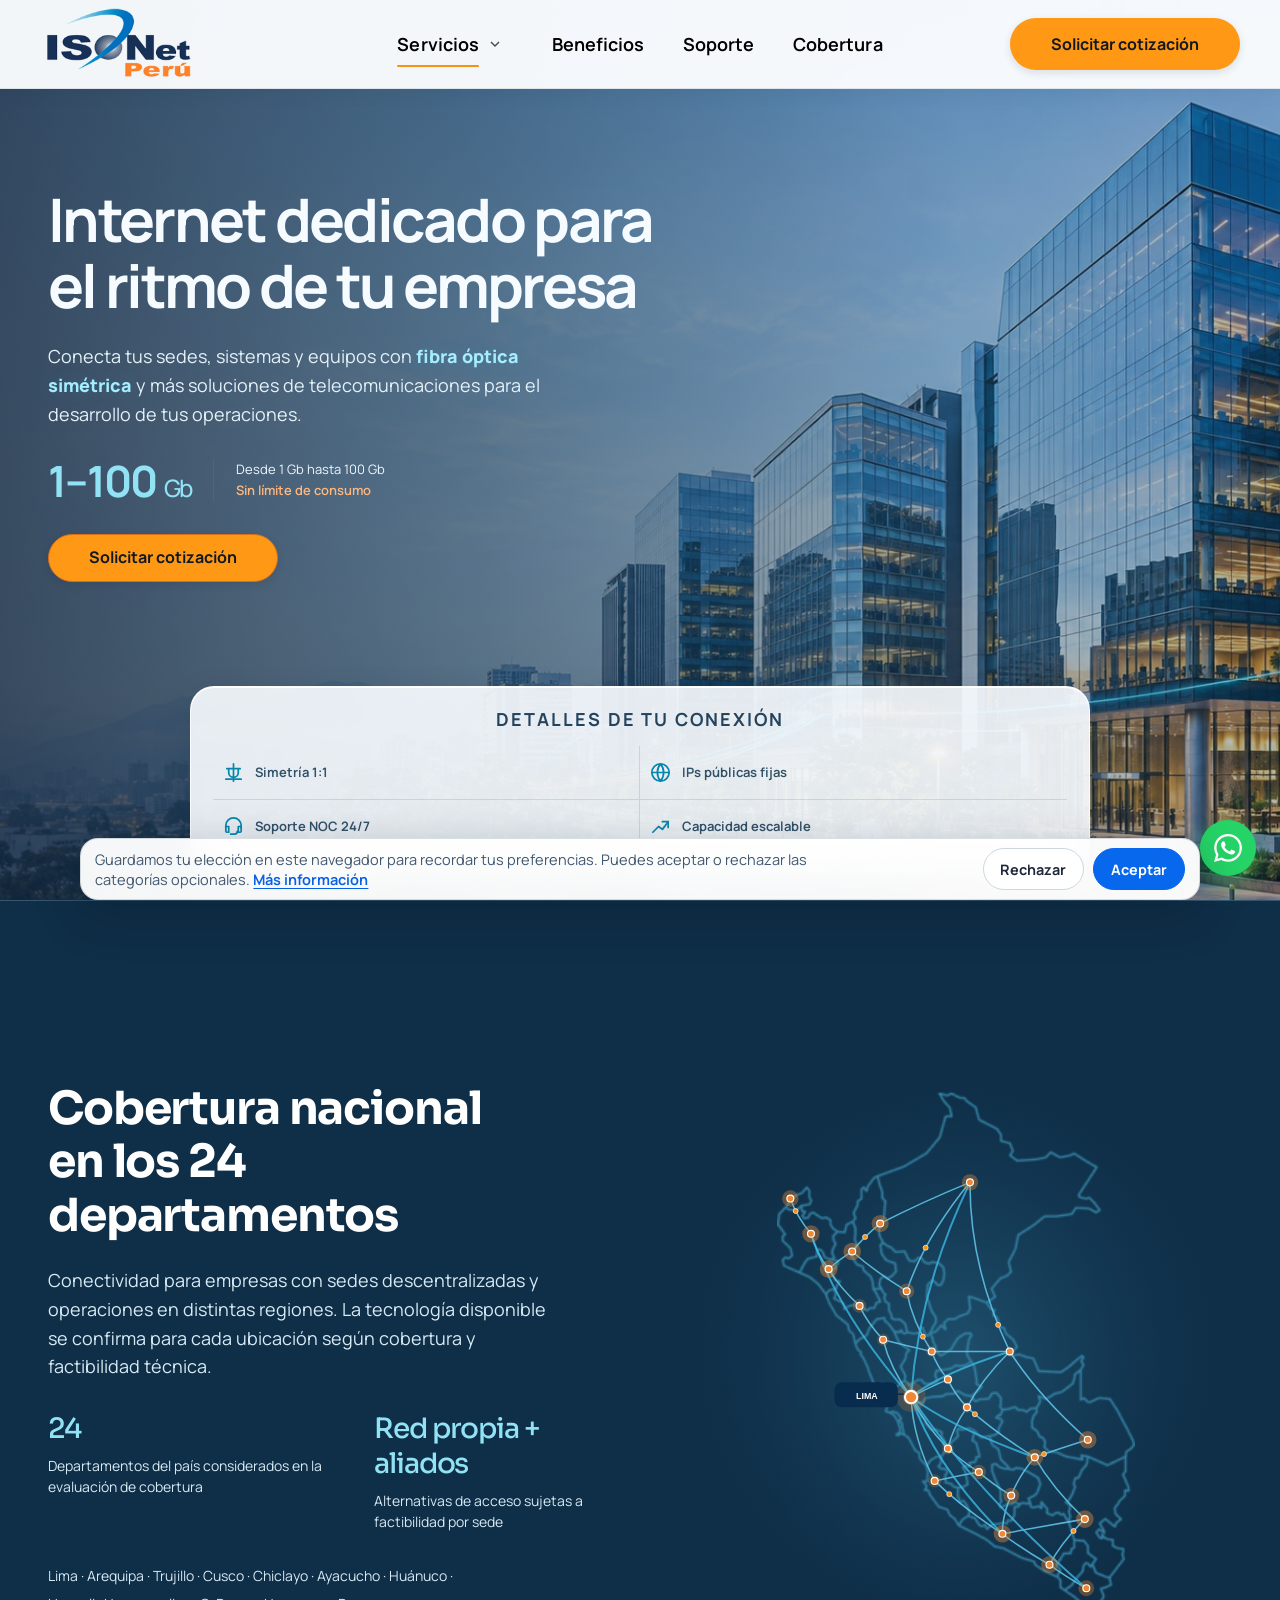
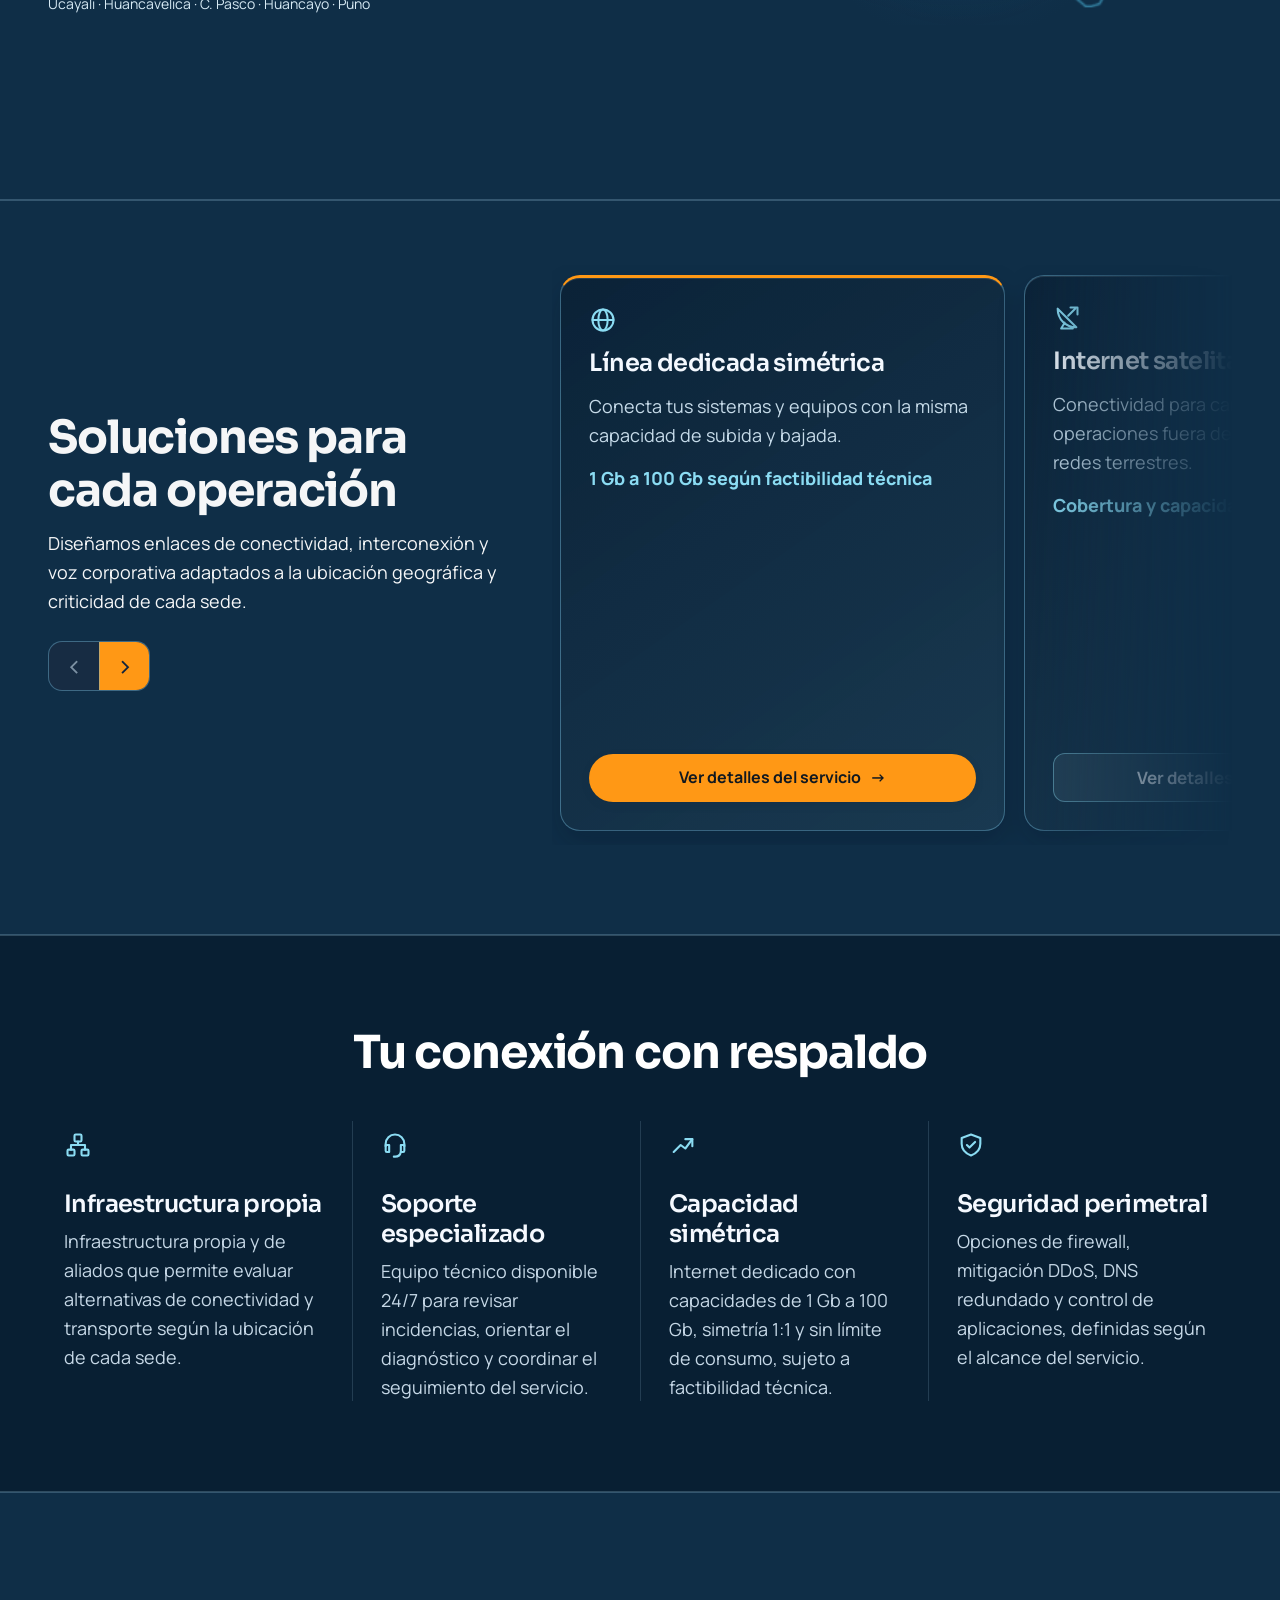
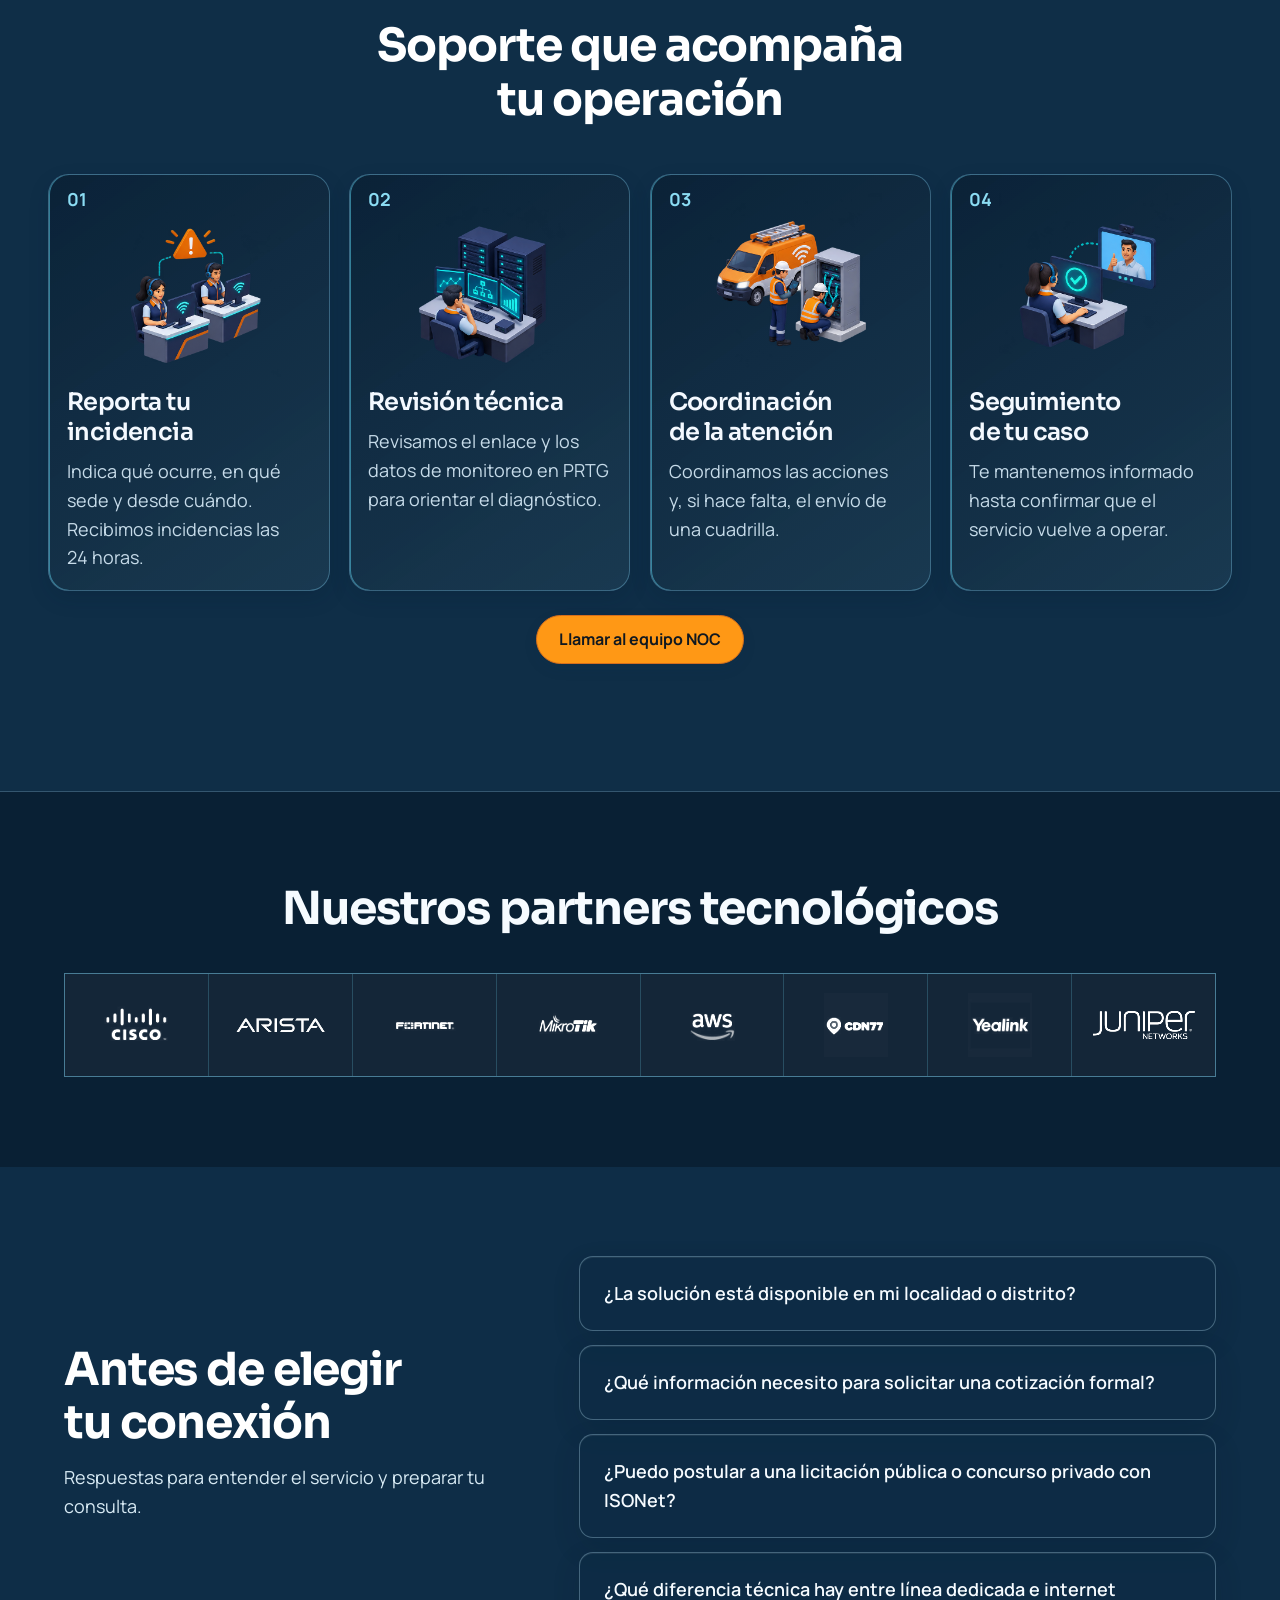
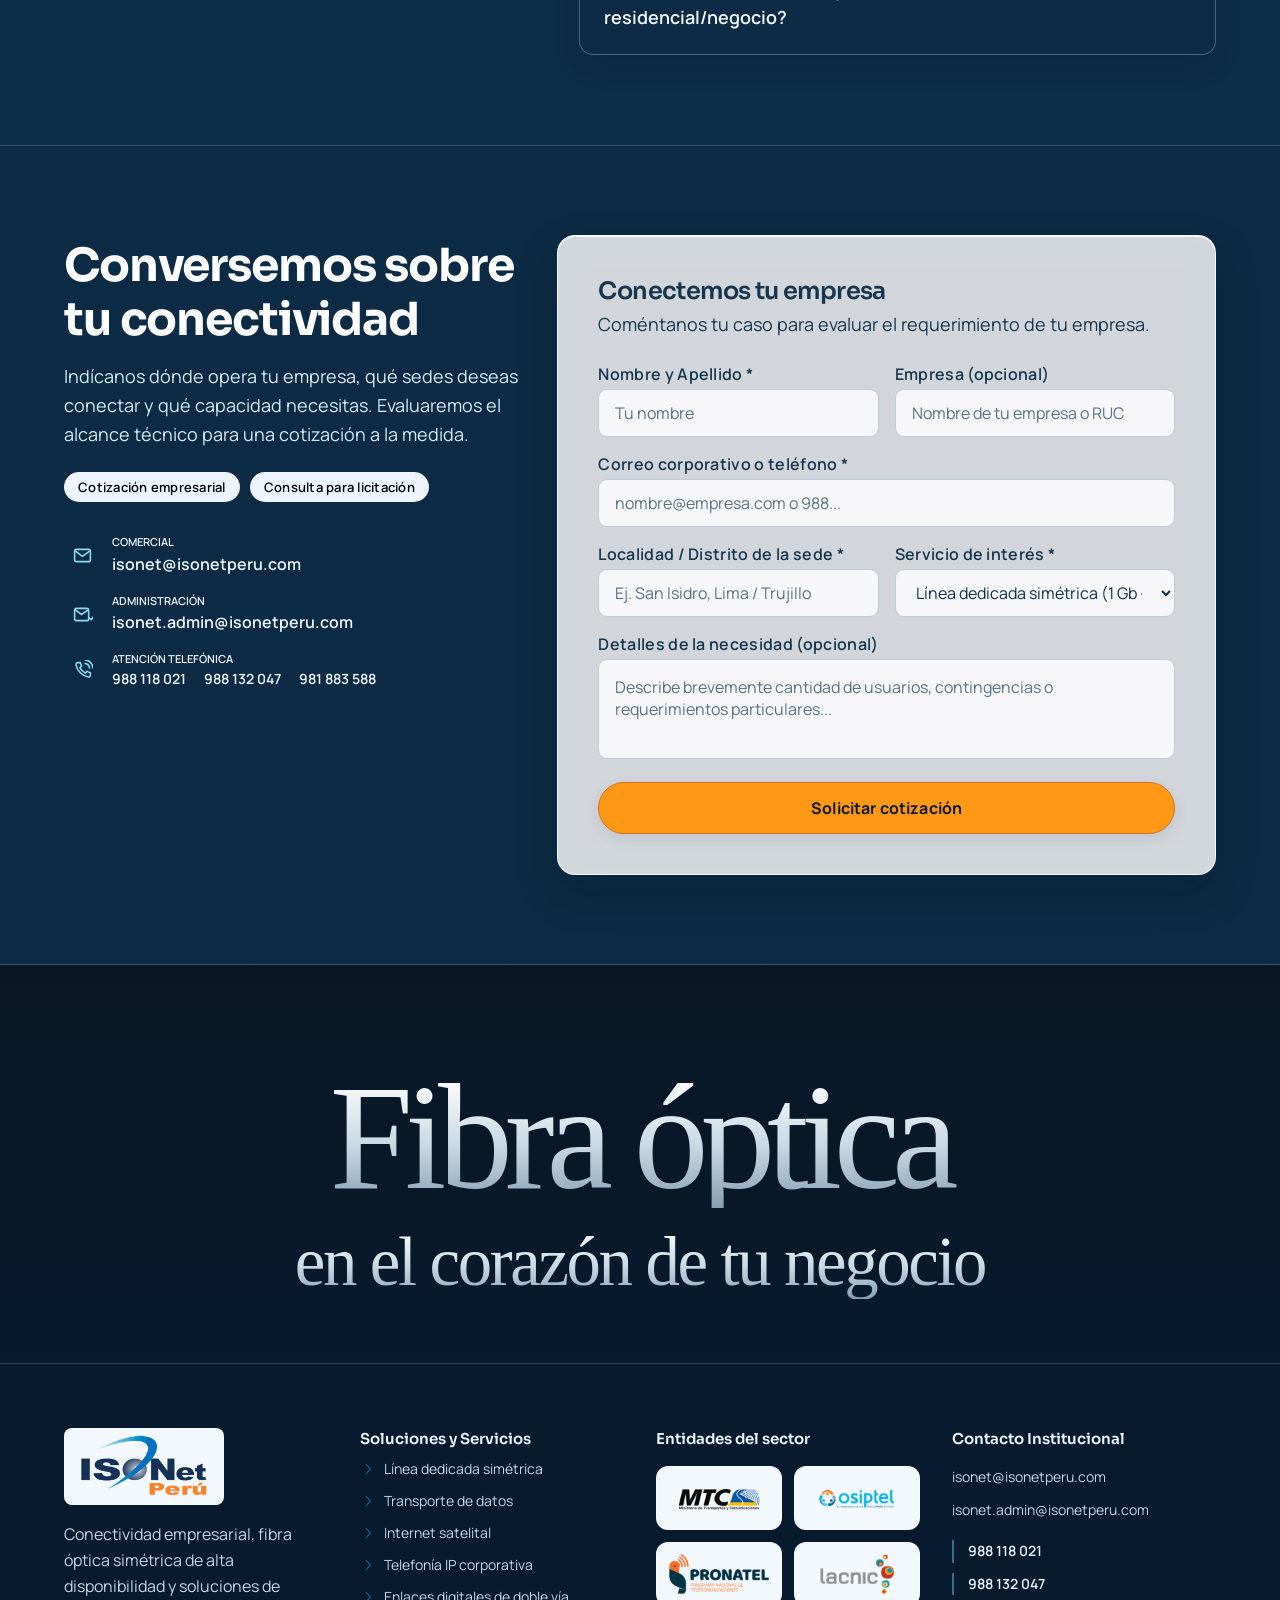
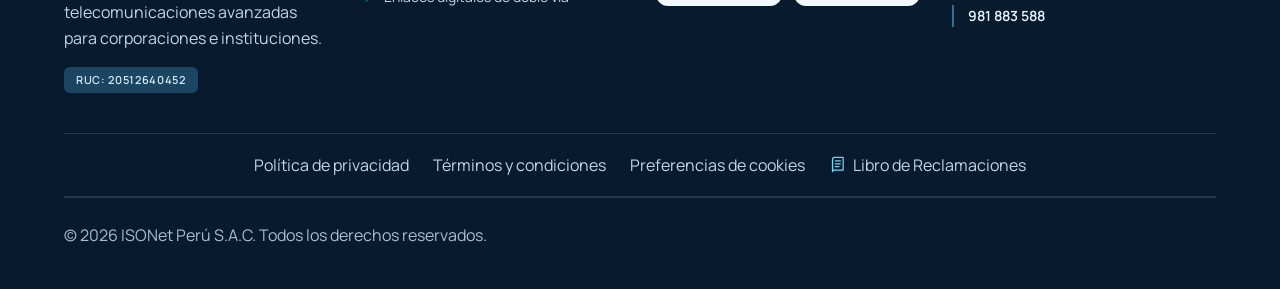
==== commit 3fffdcad: "Move satellite internet to second position" ====
--- a/ISONet_Propuesta_Profesional/index.html
+++ b/ISONet_Propuesta_Profesional/index.html
@@ -37,6 +37,13 @@
         <a class="glass-service-link isonet-quote-button" href="linea-dedicada.html" aria-label="Ver detalles de Línea dedicada simétrica">Ver detalles del servicio <span aria-hidden="true">→</span></a>
       </article>
       <article class="glass-service-card">
+        <svg class="glass-service-icon" viewBox="0 0 24 24" fill="none" stroke="currentColor" stroke-width="1.75" stroke-linecap="round" stroke-linejoin="round" aria-hidden="true"><path d="M4 4c0 9 7 16 16 16L4 4ZM10 16l-3 5h10M13 10l6-6M15 3h6v6"></path></svg>
+        <h3>Internet satelital</h3>
+        <p>Conectividad para campamentos y operaciones fuera del alcance de las redes terrestres.</p>
+        <p class="glass-service-fact">Cobertura y capacidad según ubicación</p>
+        <a class="glass-service-link" href="internet-satelital.html" aria-label="Ver detalles de Internet satelital">Ver detalles del servicio <span aria-hidden="true">→</span></a>
+      </article>
+      <article class="glass-service-card">
         <svg class="glass-service-icon" viewBox="0 0 24 24" fill="none" stroke="currentColor" stroke-width="1.75" stroke-linecap="round" stroke-linejoin="round" aria-hidden="true"><rect x="9" y="2" width="6" height="6" rx="1"></rect><rect x="2" y="16" width="6" height="6" rx="1"></rect><rect x="16" y="16" width="6" height="6" rx="1"></rect><path d="M12 8v4H5v4m7-4h7v4"></path></svg>
         <h3>Transporte de datos</h3>
         <p>Conecta sedes y redes para compartir información y recursos de tu organización.</p>
@@ -49,13 +56,6 @@
         <p>Comunica ubicaciones de tu operación mediante radiofrecuencia bidireccional.</p>
         <p class="glass-service-fact">Radioenlaces de doble vía</p>
         <a class="glass-service-link" href="enlaces-digitales.html" aria-label="Ver detalles de Enlaces digitales de doble vía">Ver detalles del servicio <span aria-hidden="true">→</span></a>
-      </article>
-      <article class="glass-service-card">
-        <svg class="glass-service-icon" viewBox="0 0 24 24" fill="none" stroke="currentColor" stroke-width="1.75" stroke-linecap="round" stroke-linejoin="round" aria-hidden="true"><path d="M4 4c0 9 7 16 16 16L4 4ZM10 16l-3 5h10M13 10l6-6M15 3h6v6"></path></svg>
-        <h3>Internet satelital</h3>
-        <p>Conectividad para campamentos y operaciones fuera del alcance de las redes terrestres.</p>
-        <p class="glass-service-fact">Cobertura y capacidad según ubicación</p>
-        <a class="glass-service-link" href="internet-satelital.html" aria-label="Ver detalles de Internet satelital">Ver detalles del servicio <span aria-hidden="true">→</span></a>
       </article>
       <article class="glass-service-card">
         <svg class="glass-service-icon" viewBox="0 0 24 24" fill="none" stroke="currentColor" stroke-width="1.75" stroke-linecap="round" stroke-linejoin="round" aria-hidden="true"><path d="M22 16.9v3a2 2 0 0 1-2.2 2A20 20 0 0 1 2.1 4.2 2 2 0 0 1 4.1 2h3a2 2 0 0 1 2 1.7l.7 2.8a2 2 0 0 1-.4 2.1L8.1 9.9a16 16 0 0 0 6 6l1.3-1.3a2 2 0 0 1 2.1-.4l2.8.7a2 2 0 0 1 1.7 2Z"></path></svg>
